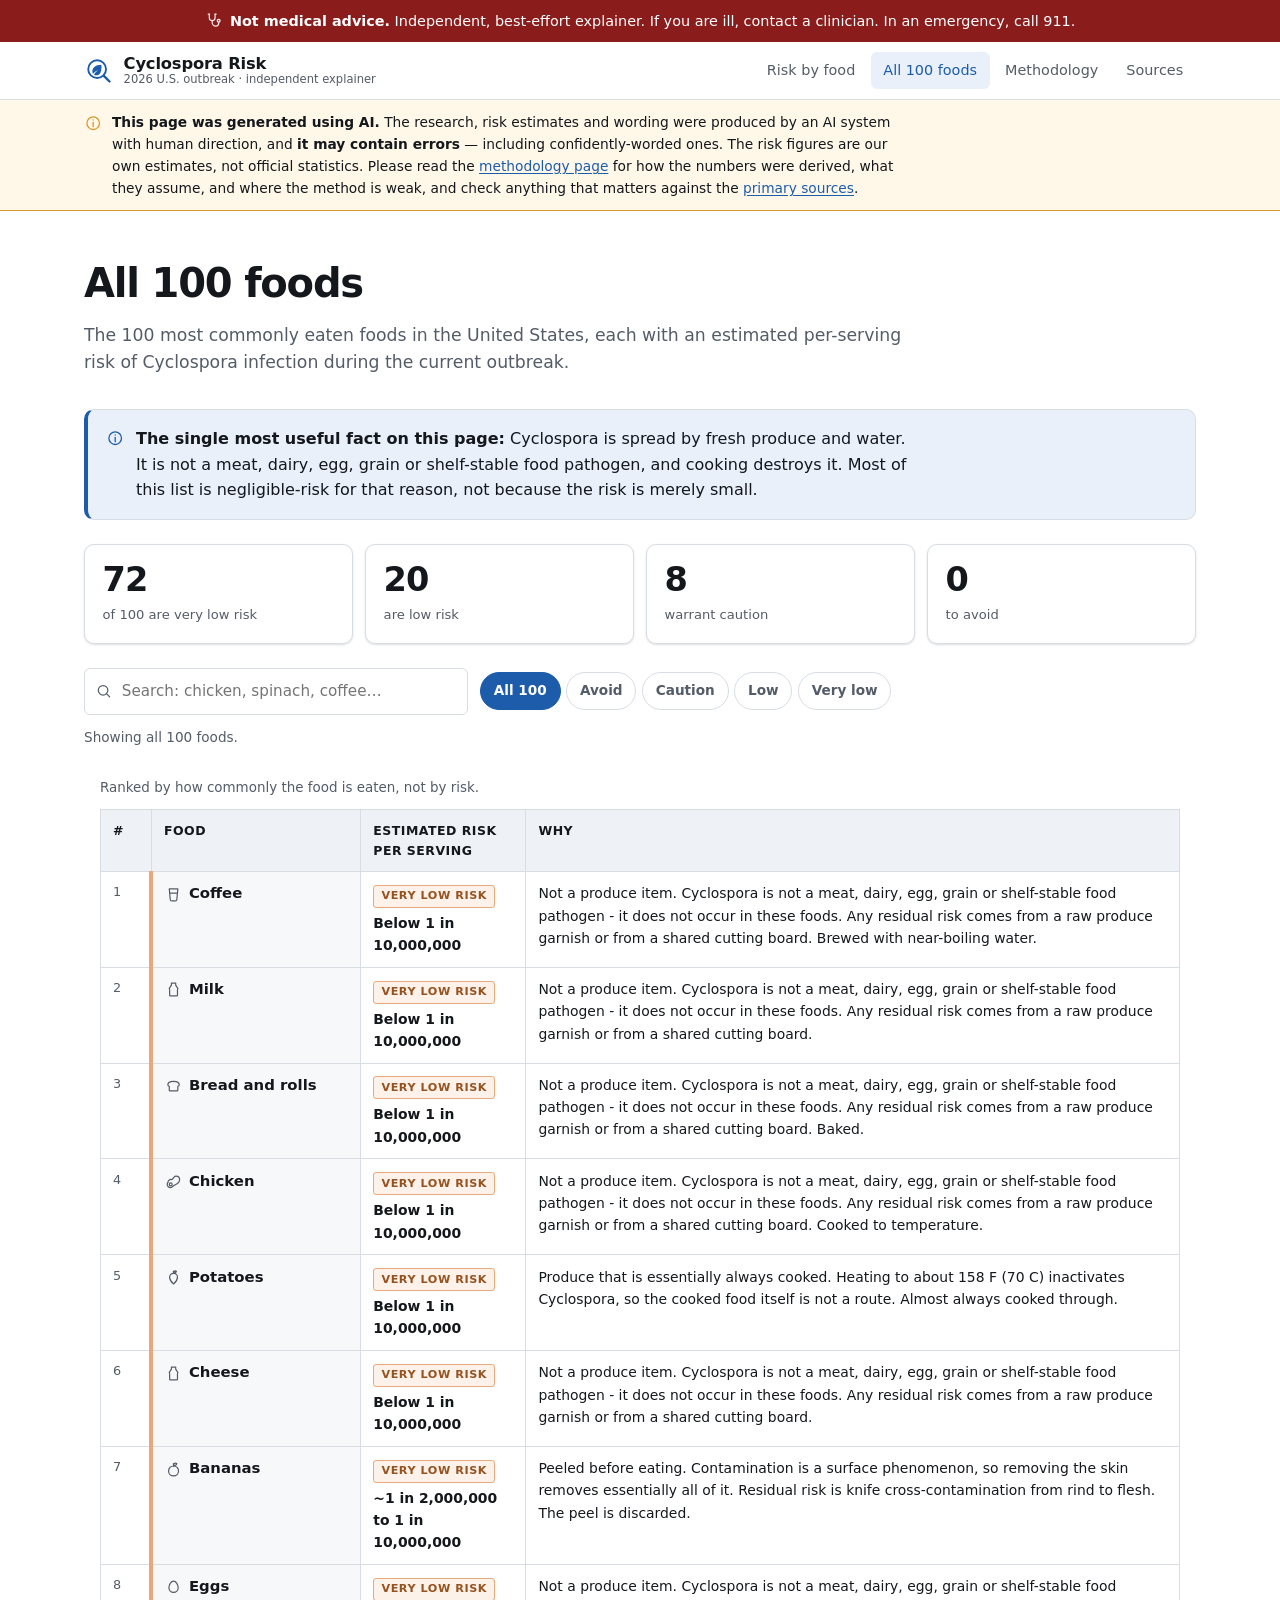
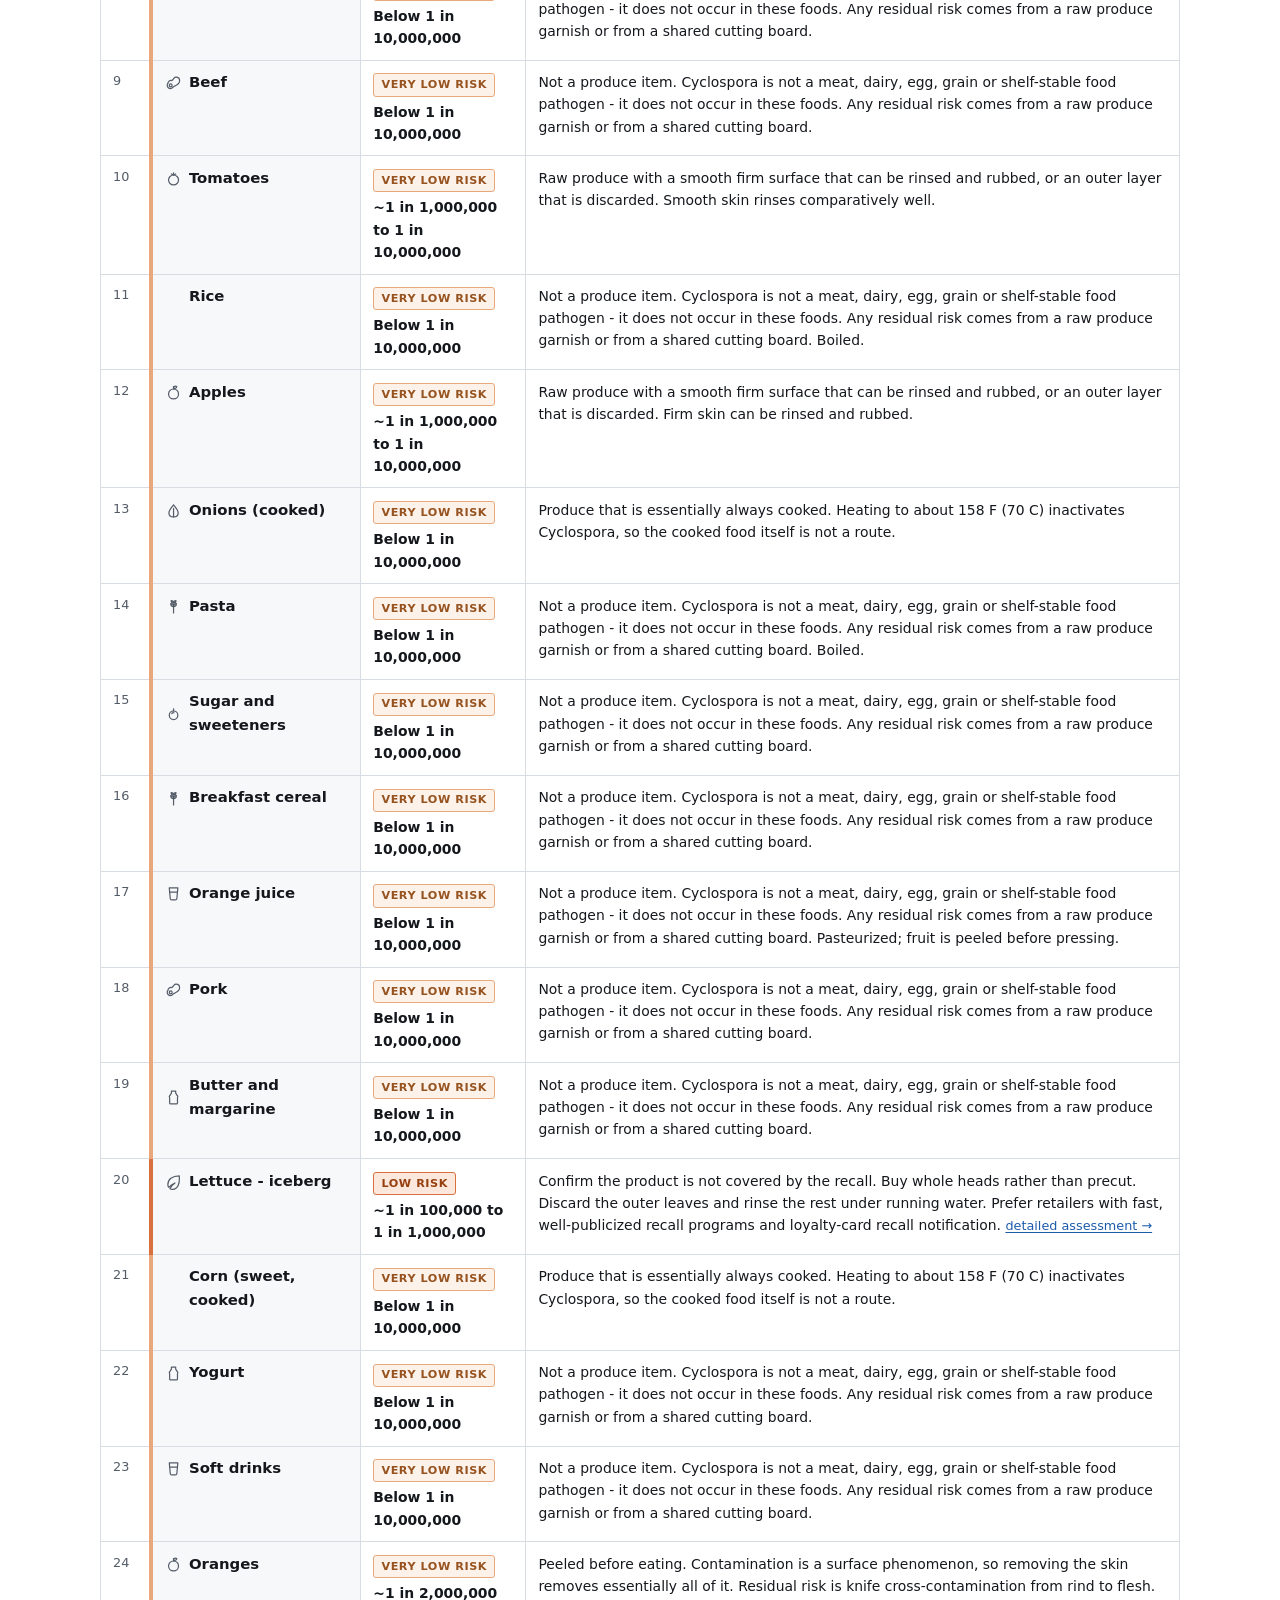
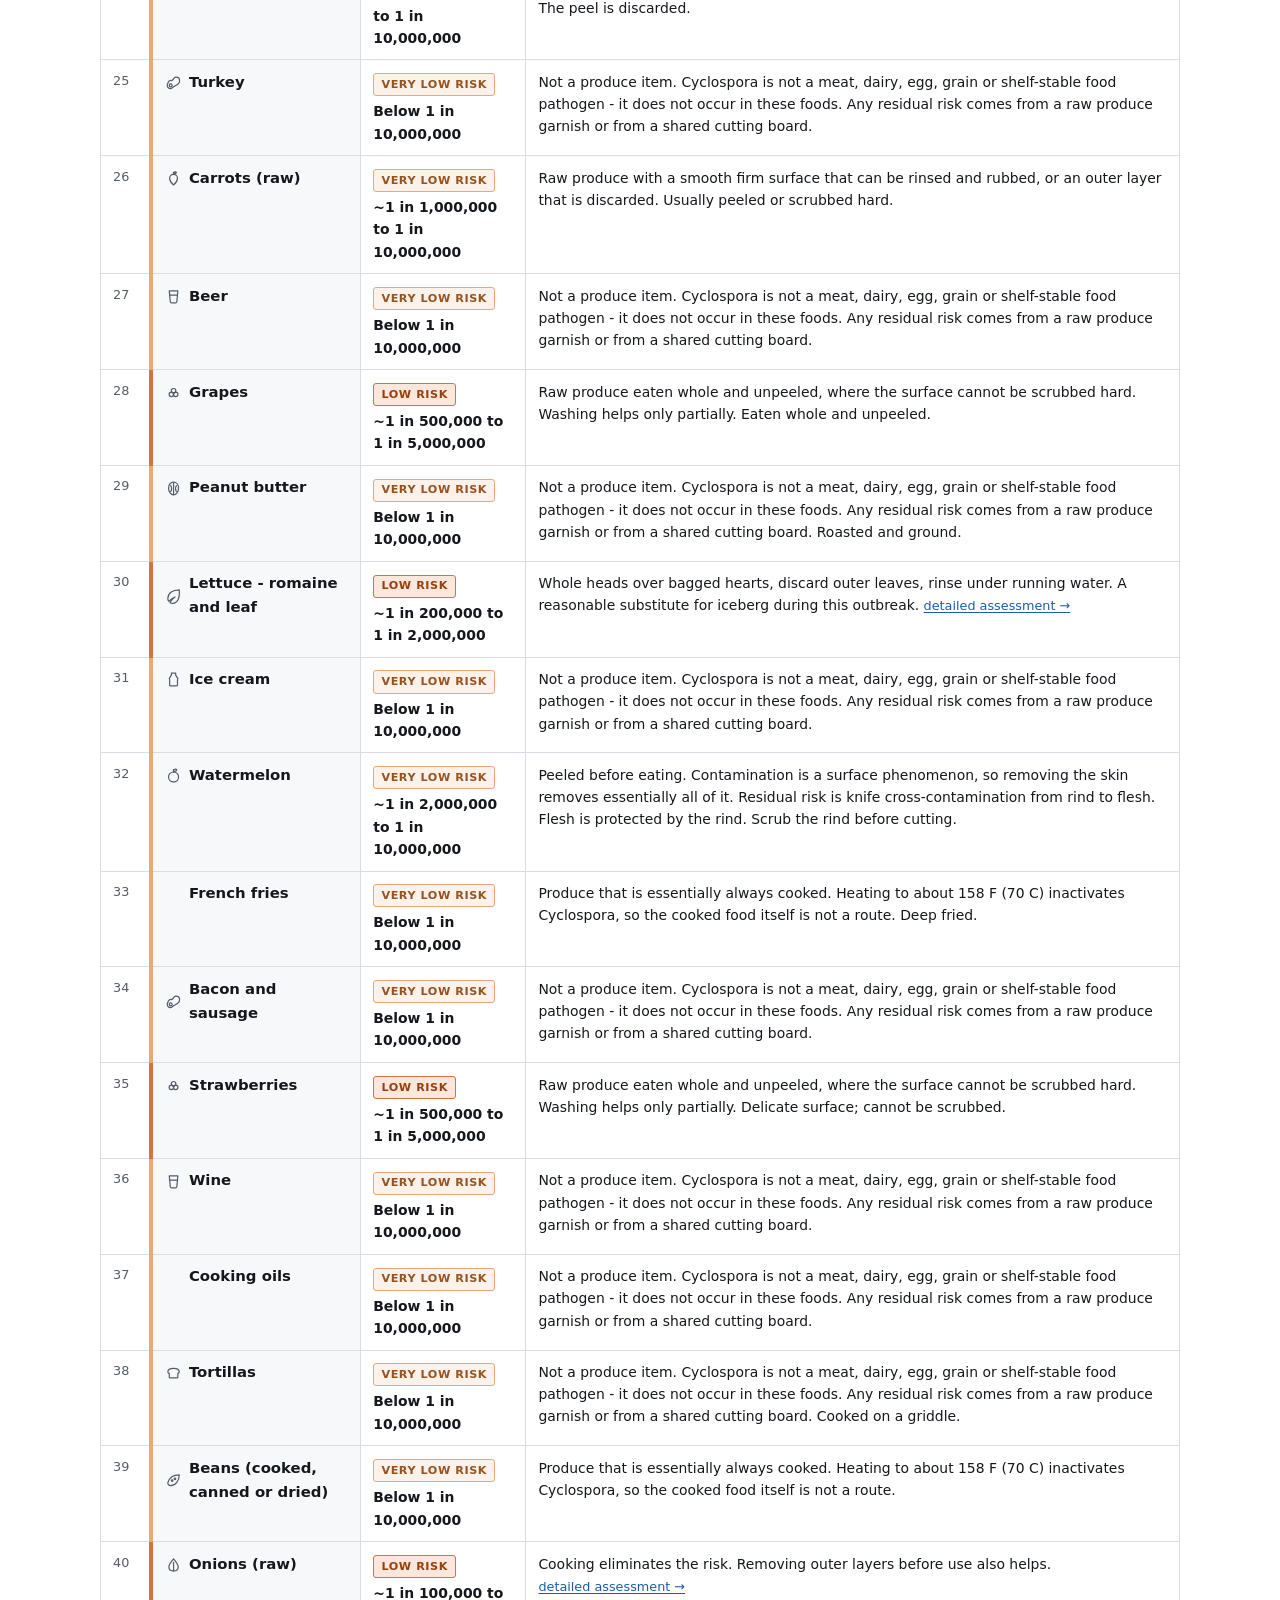
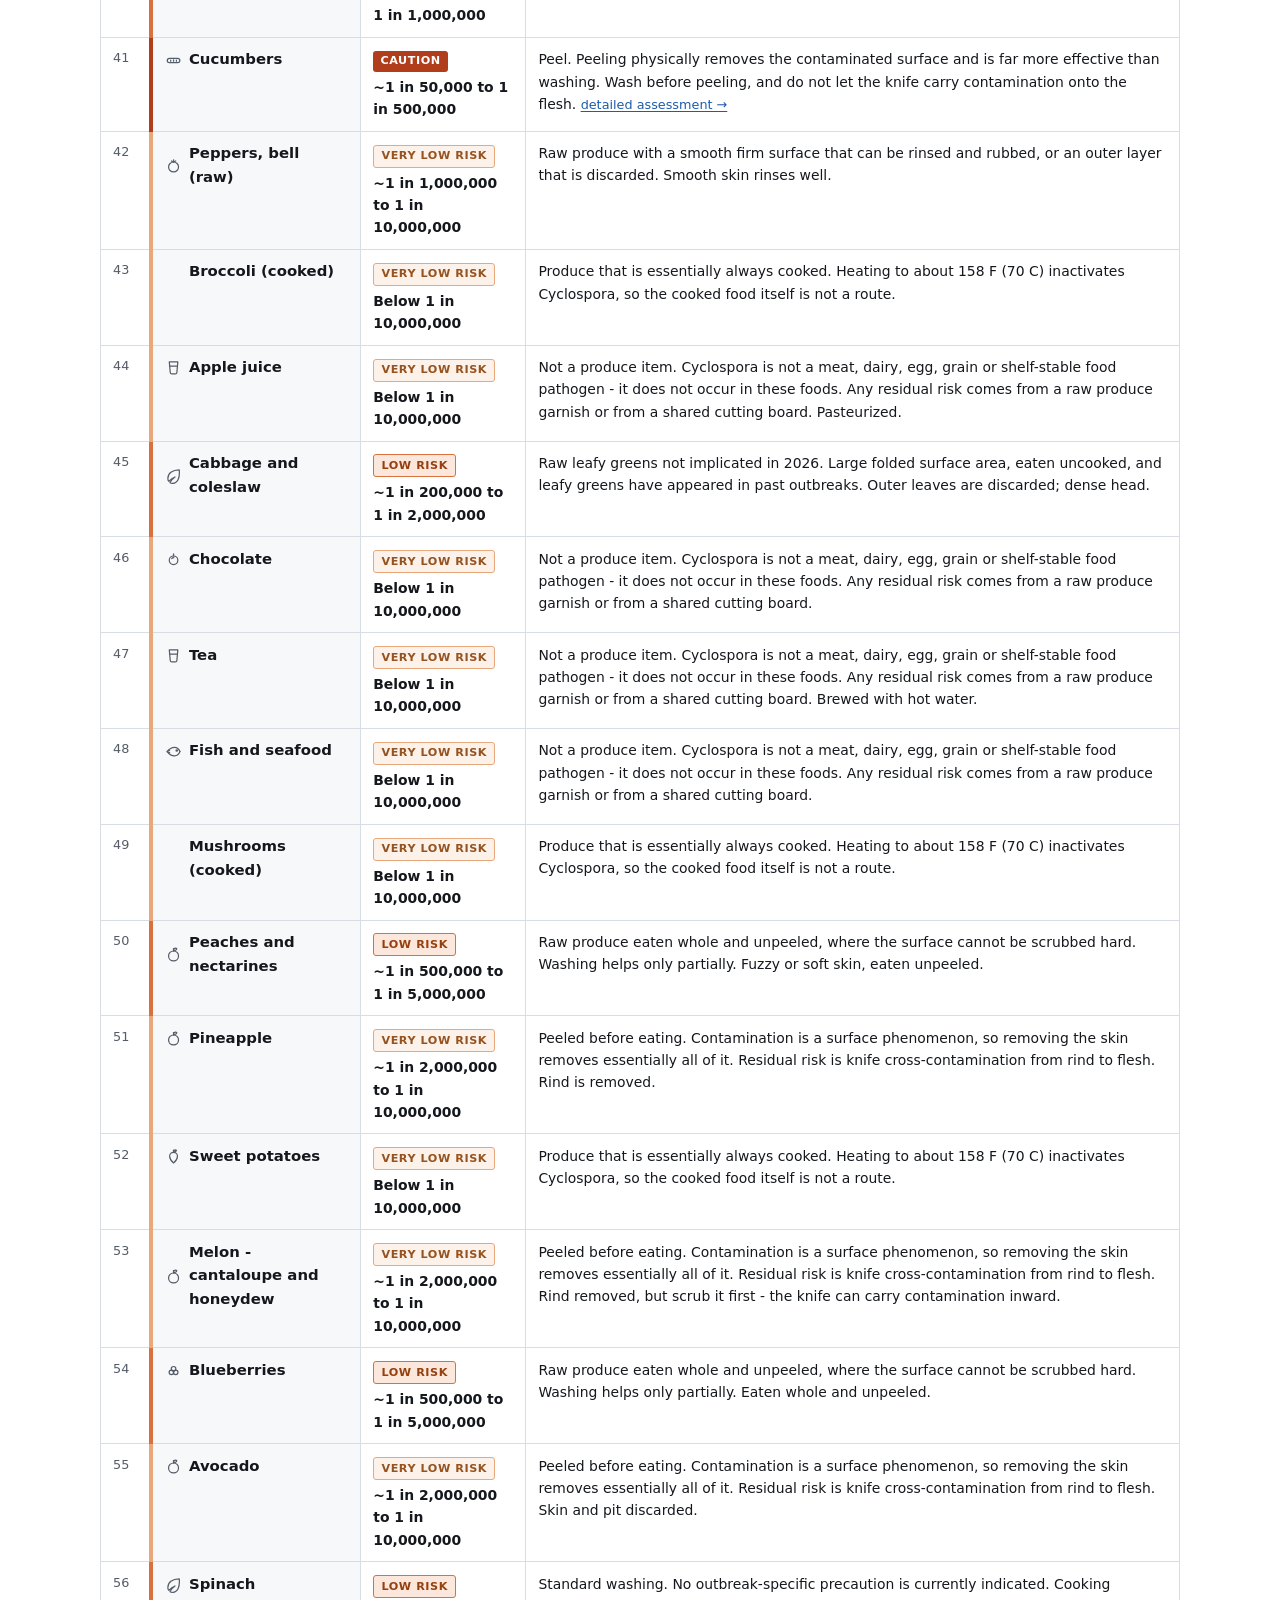
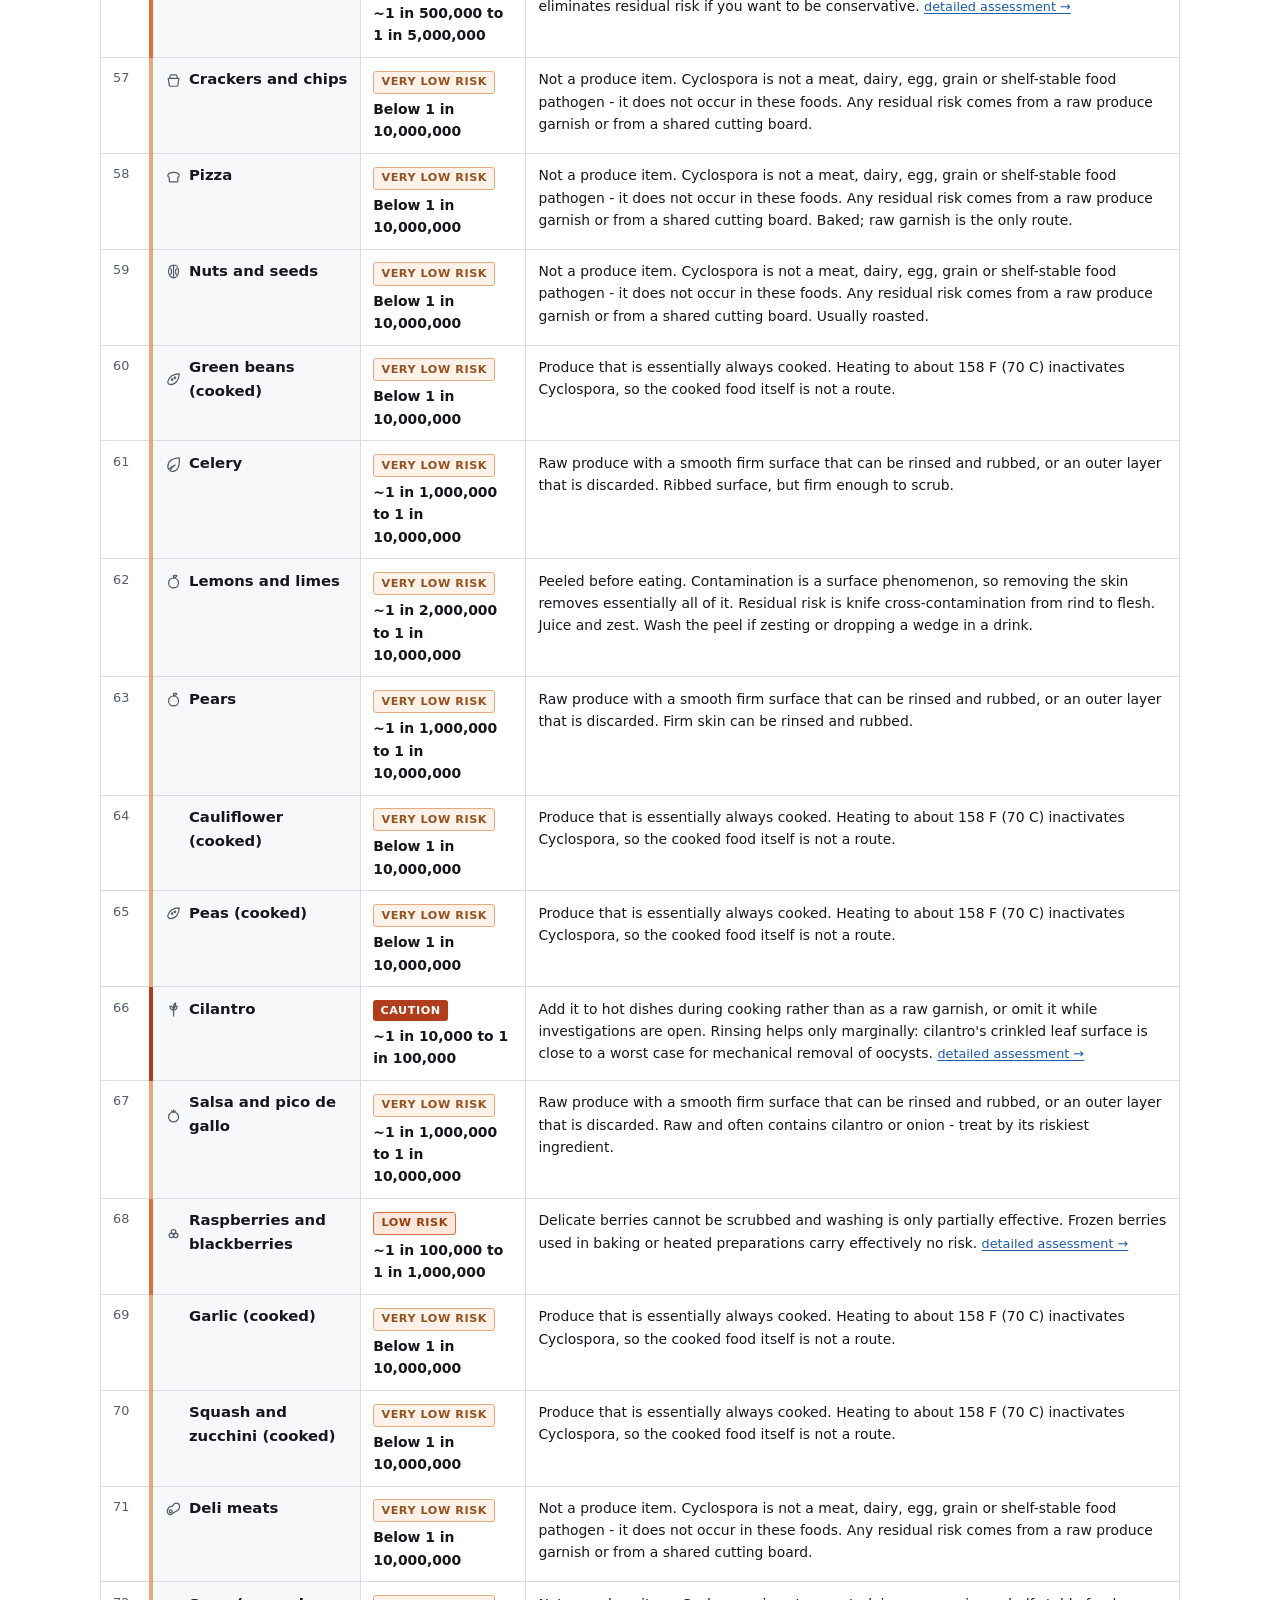
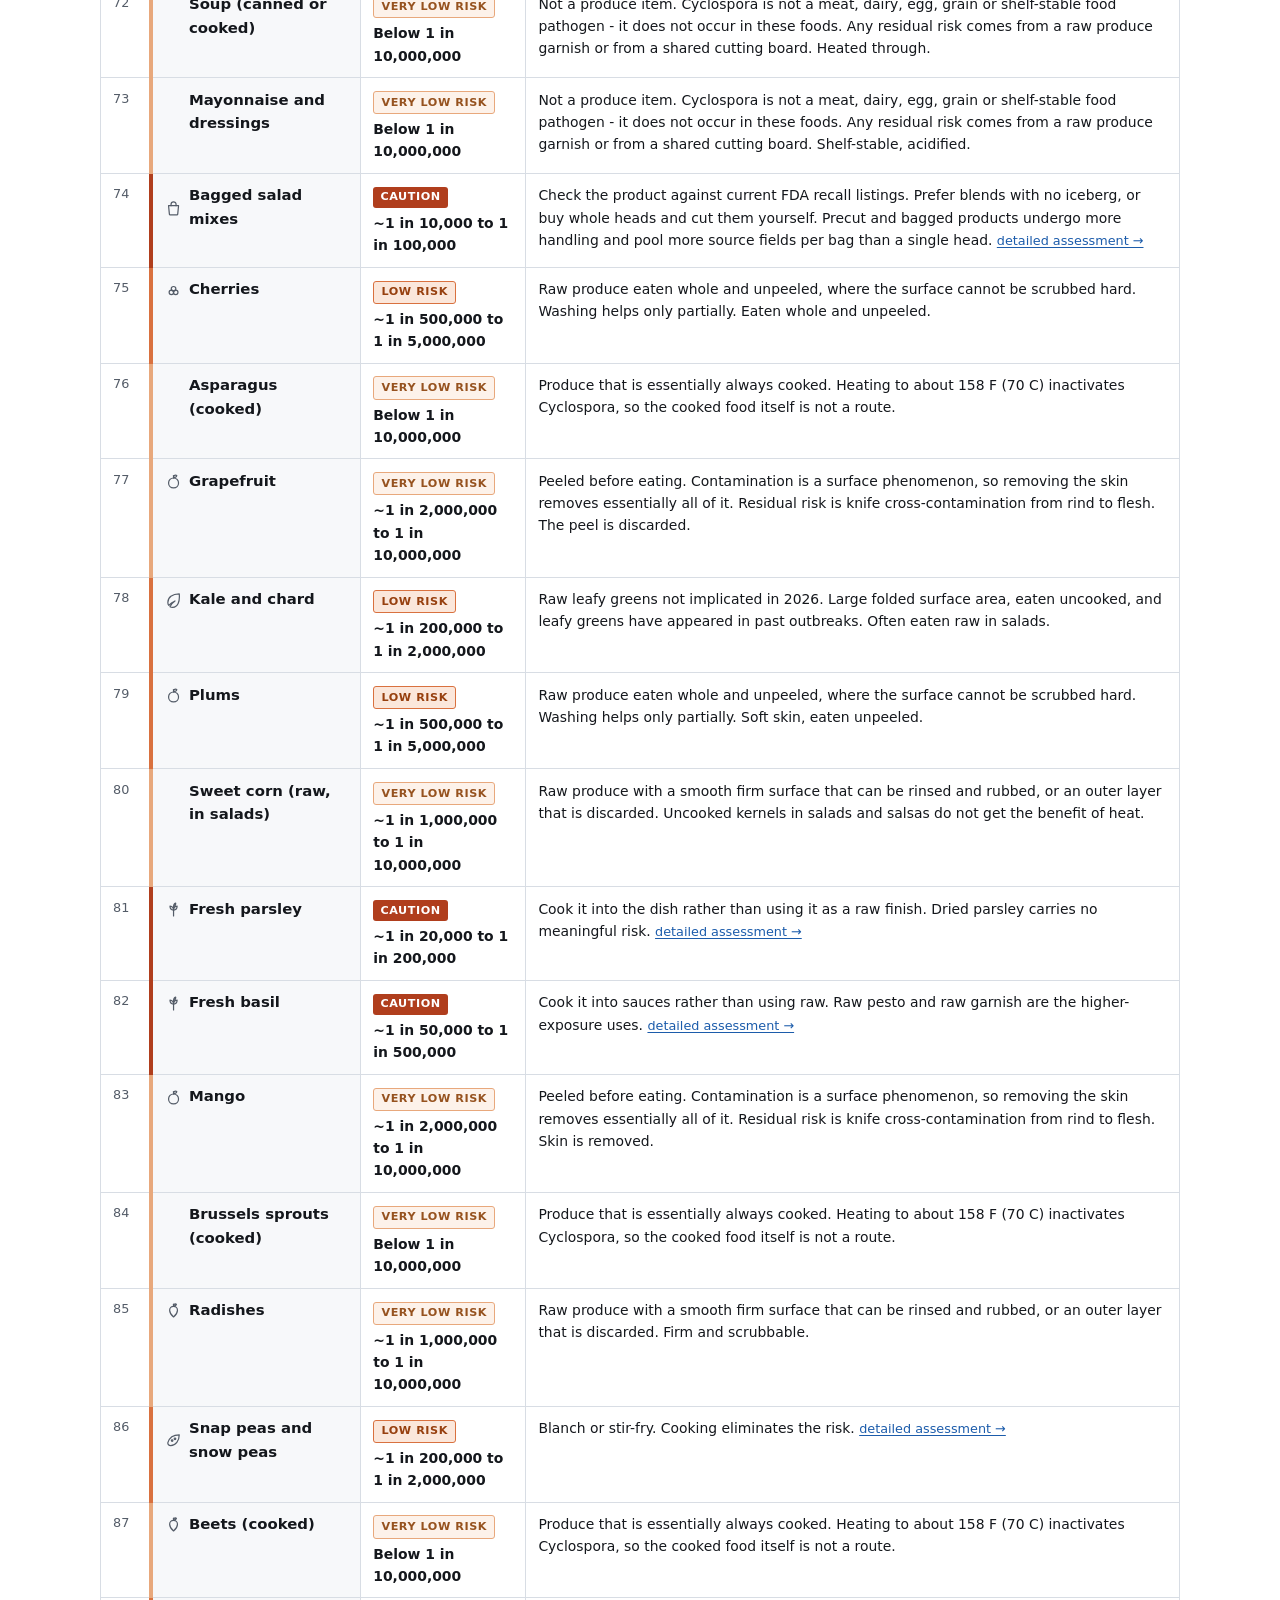
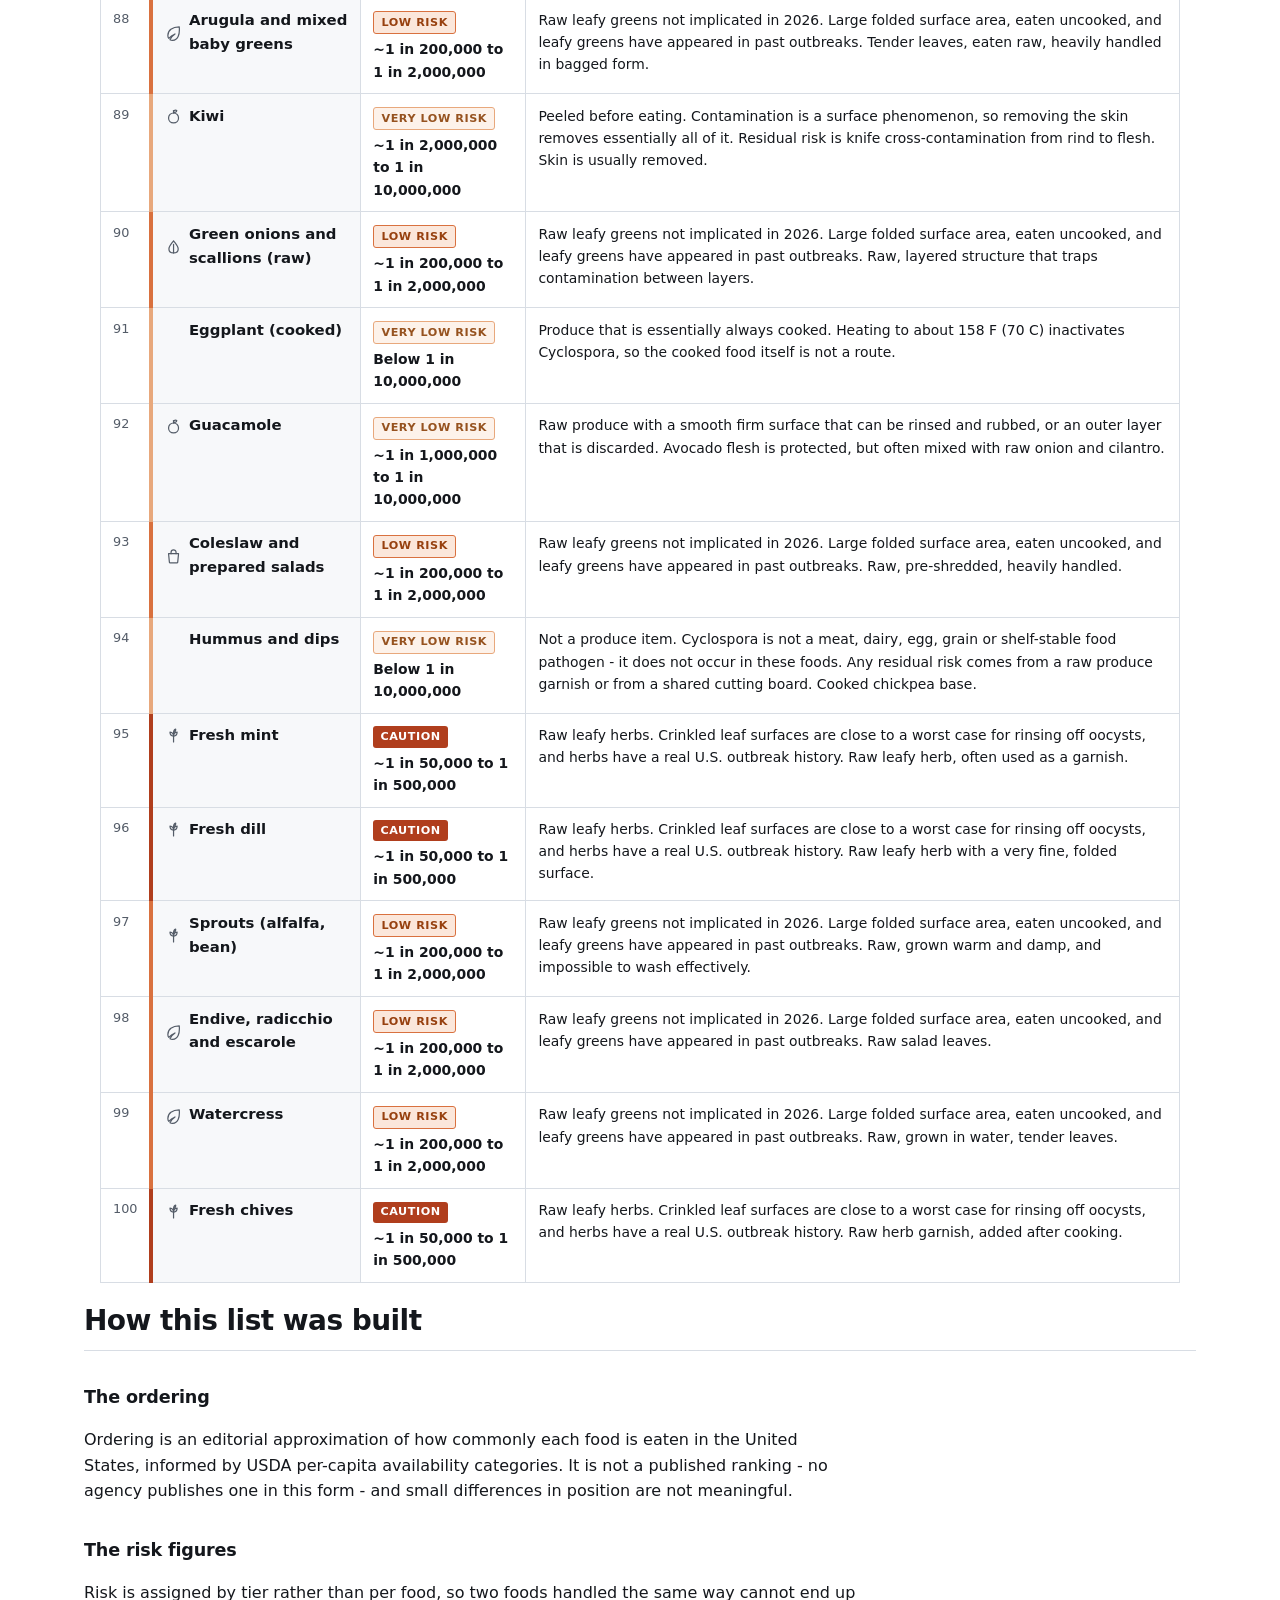
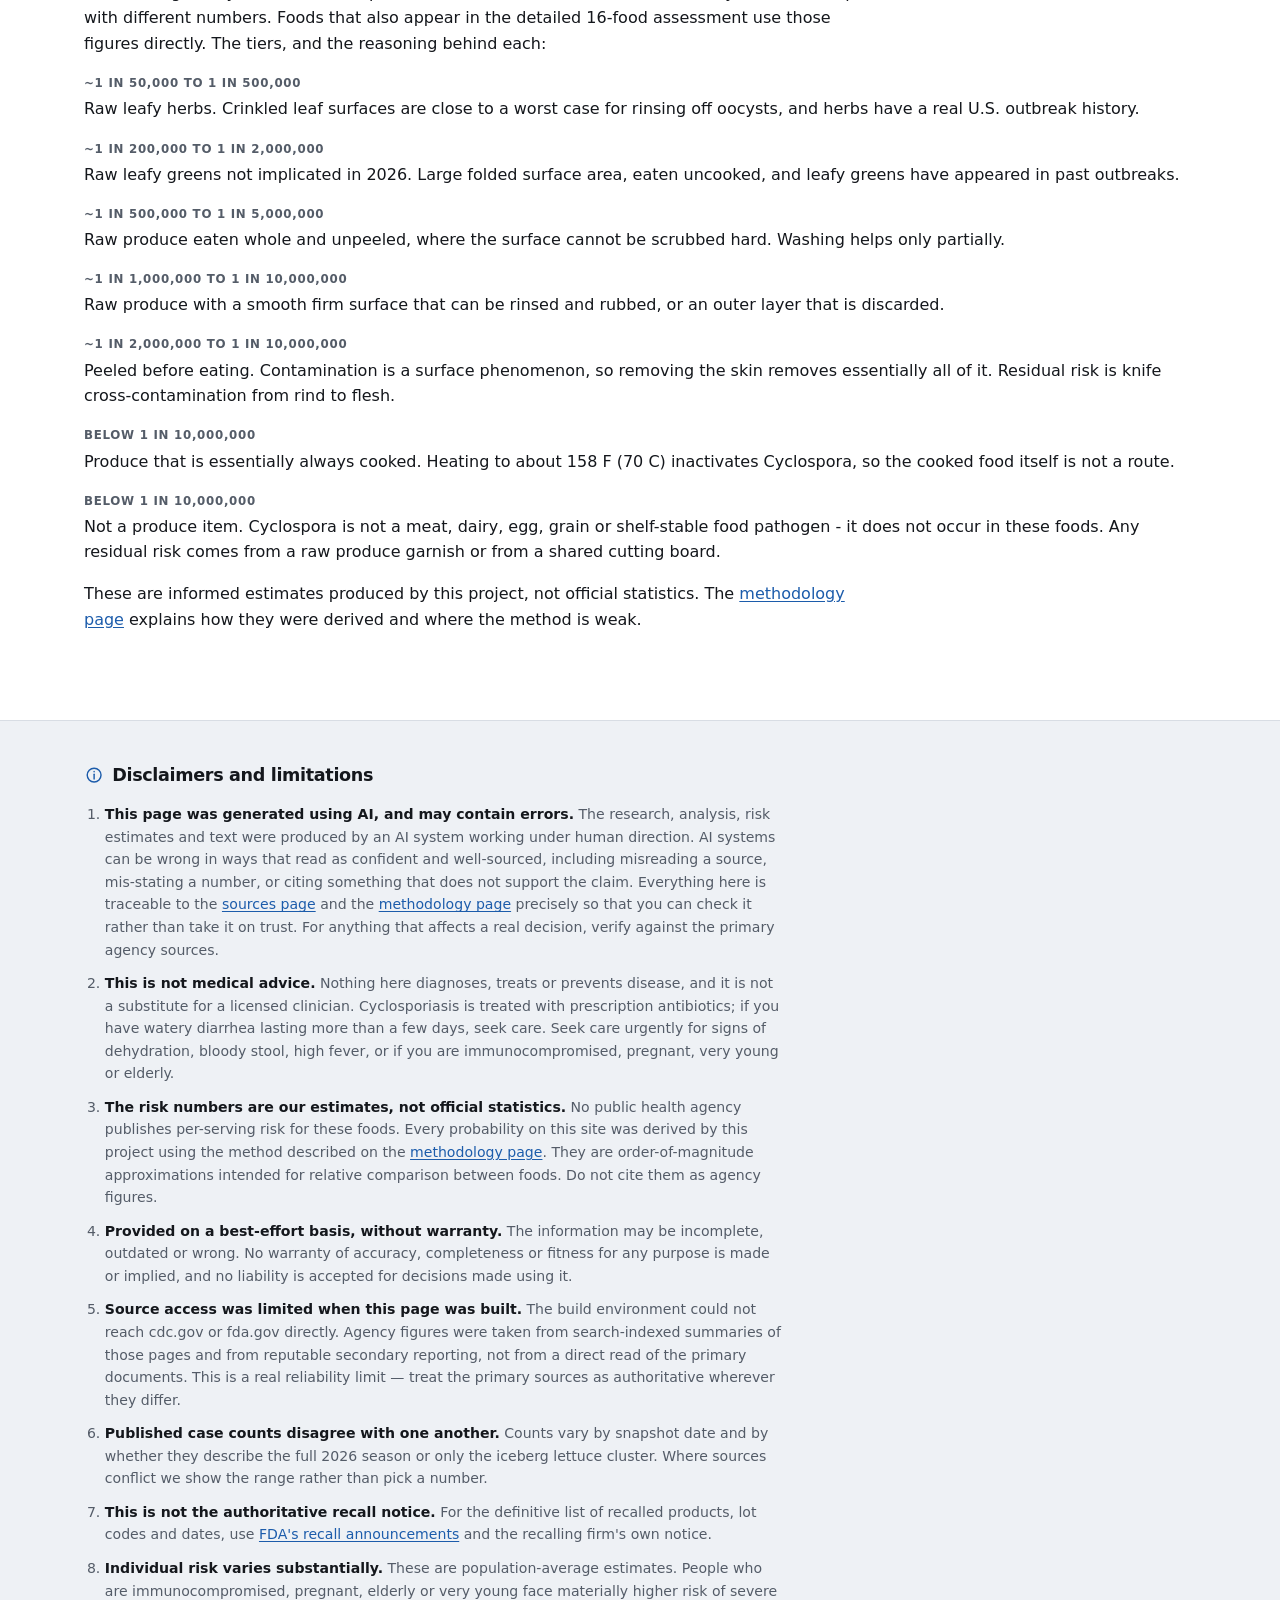
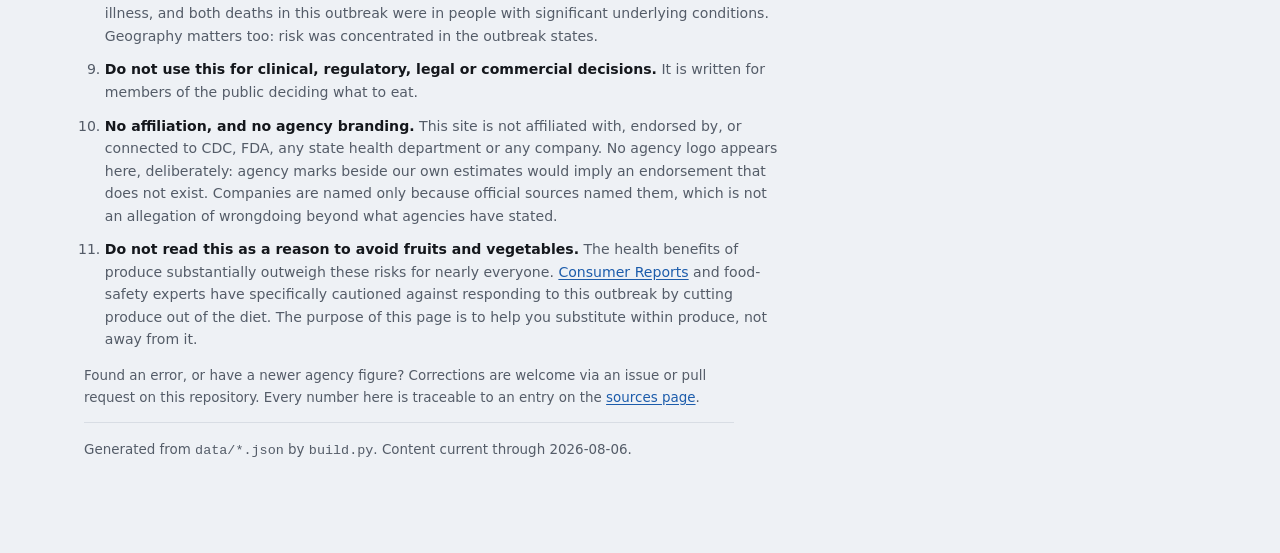
==== site/foods.html @ 23170532 "Add 100-food list, risk comparisons, warning palette and AI disclosure Five changes.  1. Warning-app" ====
<!DOCTYPE html>
<html lang="en">
<head>
<meta charset="utf-8">
<meta name="viewport" content="width=device-width, initial-scale=1">
<title>All 100 foods - U.S. Cyclospora outbreak risk</title>
<meta name="description" content="Estimated Cyclospora risk for the 100 most commonly eaten U.S. foods.">
<meta name="robots" content="index, follow">
<meta name="color-scheme" content="light dark">
<link rel="stylesheet" href="assets/style.css">
<link rel="icon" href="assets/favicon.svg" type="image/svg+xml">
</head>
<body>
<svg class="sprite" aria-hidden="true" focusable="false"><symbol id="i-leaf" viewBox="0 0 24 24" fill="none" stroke="currentColor" stroke-width="1.7" stroke-linecap="round" stroke-linejoin="round"><path d="M20 4C10 4 4 9 4 16c0 2 .6 3.3 1.4 4.2C7 18 10 15.4 14 14c-3 2-5.6 4.6-7 8 1 .6 2.3 1 3.6 1C18 23 21 15 20 4Z"/></symbol><symbol id="i-herb" viewBox="0 0 24 24" fill="none" stroke="currentColor" stroke-width="1.7" stroke-linecap="round" stroke-linejoin="round"><path d="M12 21V9"/><path d="M12 13c0-3-2.2-5.5-5-6 0 3 2 5.6 5 6Z"/><path d="M12 13c0-3 2.2-5.5 5-6 0 3-2 5.6-5 6Z"/><path d="M12 8c0-2.5 1.5-4.5 3-5 0 2.5-1.2 4.4-3 5Z"/></symbol><symbol id="i-bag" viewBox="0 0 24 24" fill="none" stroke="currentColor" stroke-width="1.7" stroke-linecap="round" stroke-linejoin="round"><path d="M5 8h14l-1.2 12.2a1 1 0 0 1-1 .8H7.2a1 1 0 0 1-1-.8Z"/><path d="M8.5 8V6a3.5 3.5 0 0 1 7 0v2"/></symbol><symbol id="i-cucumber" viewBox="0 0 24 24" fill="none" stroke="currentColor" stroke-width="1.7" stroke-linecap="round" stroke-linejoin="round"><rect x="3.2" y="9" width="17.6" height="6" rx="3"/><path d="M8 11.2v1.6M12 11v2M16 11.2v1.6"/></symbol><symbol id="i-onion" viewBox="0 0 24 24" fill="none" stroke="currentColor" stroke-width="1.7" stroke-linecap="round" stroke-linejoin="round"><path d="M12 21c-4 0-6.5-2.4-6.5-5.6C5.5 11.5 9 8 12 4c3 4 6.5 7.5 6.5 11.4C18.5 18.6 16 21 12 21Z"/><path d="M12 21V9"/></symbol><symbol id="i-berry" viewBox="0 0 24 24" fill="none" stroke="currentColor" stroke-width="1.7" stroke-linecap="round" stroke-linejoin="round"><circle cx="9" cy="14.5" r="3.2"/><circle cx="15" cy="14.5" r="3.2"/><circle cx="12" cy="9.5" r="3.2"/></symbol><symbol id="i-pod" viewBox="0 0 24 24" fill="none" stroke="currentColor" stroke-width="1.7" stroke-linecap="round" stroke-linejoin="round"><path d="M4 15c2-7 8-11 16-11 0 8-5 15-12 15-2.6 0-4.4-1.6-4-4Z"/><circle cx="10" cy="12" r="1.1"/><circle cx="14" cy="9.5" r="1.1"/></symbol><symbol id="i-tomato" viewBox="0 0 24 24" fill="none" stroke="currentColor" stroke-width="1.7" stroke-linecap="round" stroke-linejoin="round"><circle cx="12" cy="14" r="7"/><path d="M12 7V4"/><path d="M9 5.5 12 7l3-1.5"/></symbol><symbol id="i-fruit" viewBox="0 0 24 24" fill="none" stroke="currentColor" stroke-width="1.7" stroke-linecap="round" stroke-linejoin="round"><path d="M12 7c-4 0-7 3-7 7s3 7 7 7 7-3 7-7-3-7-7-7Z"/><path d="M12 7V3.5"/><path d="M12 4.5c1.6-1.4 3.4-1.6 4.5-1-.2 1.6-1.6 3-4.5 3"/></symbol><symbol id="i-cooked" viewBox="0 0 24 24" fill="none" stroke="currentColor" stroke-width="1.7" stroke-linecap="round" stroke-linejoin="round"><path d="M4 11h16v4a5 5 0 0 1-5 5H9a5 5 0 0 1-5-5Z"/><path d="M20 12.5h1.5a1.5 1.5 0 0 1 0 3H20"/><path d="M9 7.5c0-1 1-1.5 1-2.5M12 7.5c0-1 1-1.5 1-2.5M15 7.5c0-1 1-1.5 1-2.5"/></symbol><symbol id="i-grain" viewBox="0 0 24 24" fill="none" stroke="currentColor" stroke-width="1.7" stroke-linecap="round" stroke-linejoin="round"><path d="M12 21V9"/><path d="M12 12c-2.4 0-4-1.7-4-4 2.4 0 4 1.7 4 4Z"/><path d="M12 12c2.4 0 4-1.7 4-4-2.4 0-4 1.7-4 4Z"/><path d="M12 7c-2 0-3.4-1.4-3.4-3.2C10.6 3.8 12 5.2 12 7Z"/><path d="M12 7c2 0 3.4-1.4 3.4-3.2C13.4 3.8 12 5.2 12 7Z"/></symbol><symbol id="i-bread" viewBox="0 0 24 24" fill="none" stroke="currentColor" stroke-width="1.7" stroke-linecap="round" stroke-linejoin="round"><path d="M4 11c0-3 3.6-5 8-5s8 2 8 5c0 1.5-1.2 2-2 2v5.5a1 1 0 0 1-1 1H7a1 1 0 0 1-1-1V13c-.8 0-2-.5-2-2Z"/></symbol><symbol id="i-dairy" viewBox="0 0 24 24" fill="none" stroke="currentColor" stroke-width="1.7" stroke-linecap="round" stroke-linejoin="round"><path d="M9 3h6v2.8l2.2 3.4A2 2 0 0 1 17.5 12v7.5a1.5 1.5 0 0 1-1.5 1.5H8a1.5 1.5 0 0 1-1.5-1.5V12a2 2 0 0 1 .3-2.8L9 5.8Z"/></symbol><symbol id="i-meat" viewBox="0 0 24 24" fill="none" stroke="currentColor" stroke-width="1.7" stroke-linecap="round" stroke-linejoin="round"><path d="M15.5 4.5c3 0 5 2.2 5 5 0 3.4-2.8 5.4-5.4 6.6-2.2 1-3 1.4-4.2 2.8A4 4 0 0 1 4.2 13a4 4 0 0 1 5.4-3.7c1.4-1.2 1.8-2 2.8-3.2 1-1.1 2-1.6 3.1-1.6Z"/><circle cx="8" cy="16" r="2"/></symbol><symbol id="i-fish" viewBox="0 0 24 24" fill="none" stroke="currentColor" stroke-width="1.7" stroke-linecap="round" stroke-linejoin="round"><path d="M3 12c3-4 7-6 10.5-6 3.5 0 6 2.2 7.5 6-1.5 3.8-4 6-7.5 6C9.5 18 6 16 3 12Z"/><path d="m21 12 .0 0"/><circle cx="16.5" cy="10.5" r="1"/><path d="M3 12c1.5-1 2.5-1.4 3.5-1.5M3 12c1.5 1 2.5 1.4 3.5 1.5"/></symbol><symbol id="i-egg" viewBox="0 0 24 24" fill="none" stroke="currentColor" stroke-width="1.7" stroke-linecap="round" stroke-linejoin="round"><path d="M12 3c3.6 0 6.5 5 6.5 9.2A6.5 6.5 0 0 1 5.5 12.2C5.5 8 8.4 3 12 3Z"/></symbol><symbol id="i-drink" viewBox="0 0 24 24" fill="none" stroke="currentColor" stroke-width="1.7" stroke-linecap="round" stroke-linejoin="round"><path d="M6 4h12l-1.4 15.2a2 2 0 0 1-2 1.8H9.4a2 2 0 0 1-2-1.8Z"/><path d="M6.7 10h10.6"/></symbol><symbol id="i-nut" viewBox="0 0 24 24" fill="none" stroke="currentColor" stroke-width="1.7" stroke-linecap="round" stroke-linejoin="round"><path d="M12 3c4 0 7 3.6 7 8.4S15.6 21 12 21s-7-4.4-7-9.6S8 3 12 3Z"/><path d="M12 3.5v17M8 8c1.6 1.4 1.6 6.6 0 8M16 8c-1.6 1.4-1.6 6.6 0 8"/></symbol><symbol id="i-sweet" viewBox="0 0 24 24" fill="none" stroke="currentColor" stroke-width="1.7" stroke-linecap="round" stroke-linejoin="round"><circle cx="12" cy="13" r="6"/><path d="M12 7V4"/><path d="M9.5 10.5c.8-.8 2-1.2 3-1"/></symbol><symbol id="i-snack" viewBox="0 0 24 24" fill="none" stroke="currentColor" stroke-width="1.7" stroke-linecap="round" stroke-linejoin="round"><path d="M4.5 9h15l-1.6 10.2a1 1 0 0 1-1 .8H7.1a1 1 0 0 1-1-.8Z"/><path d="M7 9V6.5A2.5 2.5 0 0 1 9.5 4h5A2.5 2.5 0 0 1 17 6.5V9"/></symbol><symbol id="i-root" viewBox="0 0 24 24" fill="none" stroke="currentColor" stroke-width="1.7" stroke-linecap="round" stroke-linejoin="round"><path d="M12 21c-3.5-3-5.5-6-5.5-9.5A5.5 5.5 0 0 1 12 6a5.5 5.5 0 0 1 5.5 5.5C17.5 15 15.5 18 12 21Z"/><path d="M12 6V3"/><path d="M12 4c1.4-1.2 3-1.4 4-.9-.2 1.4-1.4 2.6-4 2.6"/></symbol><symbol id="i-search" viewBox="0 0 24 24" fill="none" stroke="currentColor" stroke-width="1.7" stroke-linecap="round" stroke-linejoin="round"><circle cx="11" cy="11" r="6.5"/><path d="m20 20-4.4-4.4"/></symbol><symbol id="i-flame" viewBox="0 0 24 24" fill="none" stroke="currentColor" stroke-width="1.7" stroke-linecap="round" stroke-linejoin="round"><path d="M12 21c3.9 0 6.5-2.4 6.5-6 0-4.5-4.5-6.5-4-11-3 1.5-5 4.5-5 7.5 0 1-.7 1.5-1.3 1-.7-.6-.9-1.6-.9-2.5-1.3 1.5-2.3 3.4-2.3 5.5 0 3.3 2.6 5.5 7 5.5Z"/></symbol><symbol id="i-peel" viewBox="0 0 24 24" fill="none" stroke="currentColor" stroke-width="1.7" stroke-linecap="round" stroke-linejoin="round"><path d="M5 19c6-1 11-6 12-13"/><path d="M17 6c-6 0-10 4-11 10 4-1 7-3 8-6"/></symbol><symbol id="i-ban" viewBox="0 0 24 24" fill="none" stroke="currentColor" stroke-width="1.7" stroke-linecap="round" stroke-linejoin="round"><circle cx="12" cy="12" r="8.2"/><path d="m6.2 6.2 11.6 11.6"/></symbol><symbol id="i-droplet" viewBox="0 0 24 24" fill="none" stroke="currentColor" stroke-width="1.7" stroke-linecap="round" stroke-linejoin="round"><path d="M12 3.5c3.5 4.2 5.5 7 5.5 9.7A5.5 5.5 0 0 1 6.5 13.2C6.5 10.5 8.5 7.7 12 3.5Z"/></symbol><symbol id="i-alert" viewBox="0 0 24 24" fill="none" stroke="currentColor" stroke-width="1.7" stroke-linecap="round" stroke-linejoin="round"><path d="M12 4.5 21 20H3Z"/><path d="M12 10.5v4"/><path d="M12 17.2v.1"/></symbol><symbol id="i-info" viewBox="0 0 24 24" fill="none" stroke="currentColor" stroke-width="1.7" stroke-linecap="round" stroke-linejoin="round"><circle cx="12" cy="12" r="8.2"/><path d="M12 11v5.5"/><path d="M12 7.8v.1"/></symbol><symbol id="i-check" viewBox="0 0 24 24" fill="none" stroke="currentColor" stroke-width="1.7" stroke-linecap="round" stroke-linejoin="round"><path d="m5 12.5 4.6 4.5L19 7.5"/></symbol><symbol id="i-cross" viewBox="0 0 24 24" fill="none" stroke="currentColor" stroke-width="1.7" stroke-linecap="round" stroke-linejoin="round"><path d="M6 6l12 12M18 6 6 18"/></symbol><symbol id="i-stethoscope" viewBox="0 0 24 24" fill="none" stroke="currentColor" stroke-width="1.7" stroke-linecap="round" stroke-linejoin="round"><path d="M6 3v5a4 4 0 0 0 8 0V3"/><path d="M6 3H4.5M14 3h1.5"/><path d="M10 12v2.5a5 5 0 0 0 5 5 4 4 0 0 0 4-4V14"/><circle cx="19" cy="12.2" r="2"/></symbol></svg>
<a class="skip" href="#main">Skip to content</a>

<div class="alert-bar" role="region" aria-label="Medical disclaimer">
  <svg class="icon alert-icon" aria-hidden="true" focusable="false"><use href="#i-stethoscope"></use></svg>
  <span><strong>Not medical advice.</strong> Independent, best-effort explainer.
  If you are ill, contact a clinician. In an emergency, call 911.</span>
</div>

<header class="site-header">
  <div class="wrap header-inner">
    <a class="brand" href="index.html">
      <svg class="logo-mark" viewBox="0 0 32 32" aria-hidden="true" focusable="false"><circle cx="14" cy="14" r="9.5" fill="none" stroke="currentColor" stroke-width="2"/><path d="m21.2 21.2 6 6" fill="none" stroke="currentColor" stroke-width="2.6" stroke-linecap="round"/><path d="M18.5 9.2c-6 0-9.6 3-9.6 7.2 0 1.2.4 2 .9 2.5 1-1.3 2.8-2.9 5.2-3.7-1.8 1.2-3.4 2.7-4.2 4.8.6.3 1.4.6 2.2.6 4.4 0 6.2-4.8 5.5-11.4Z" fill="currentColor"/></svg>
      <span class="brand-text">
        <span class="brand-name">Cyclospora Risk</span>
        <span class="brand-sub">2026 U.S. outbreak &middot; independent explainer</span>
      </span>
    </a>
    <nav class="site-nav" aria-label="Primary">
        <a href="index.html">Risk by food</a>
        <a href="foods.html" class="active" aria-current="page">All 100 foods</a>
        <a href="methodology.html">Methodology</a>
        <a href="sources.html">Sources</a>
    </nav>
  </div>
</header>

<div class="ai-note" role="note">
  <div class="wrap ai-note-inner">
    <svg class="icon" aria-hidden="true" focusable="false"><use href="#i-info"></use></svg>
    <p><strong>This page was generated using AI.</strong> The research, risk estimates and
       wording were produced by an AI system with human direction, and
       <strong>it may contain errors</strong> &mdash; including confidently-worded ones.
       The risk figures are our own estimates, not official statistics. Please read the
       <a href="methodology.html">methodology page</a> for how the numbers were derived,
       what they assume, and where the method is weak, and check anything that matters
       against the <a href="sources.html">primary sources</a>.</p>
  </div>
</div>

<main id="main">

<div class="wrap page-body">
<h1>All 100 foods</h1>
<p class="page-lede">The 100 most commonly eaten foods in the United States, each with an
   estimated per-serving risk of Cyclospora infection during the current outbreak.</p>

<div class="keypoint">
  <svg class="icon" aria-hidden="true" focusable="false"><use href="#i-info"></use></svg>
  <p><strong>The single most useful fact on this page:</strong> Cyclospora is spread by fresh produce and water. It is not a meat, dairy, egg, grain or shelf-stable food pathogen, and cooking destroys it. Most of this list is negligible-risk for that reason, not because the risk is merely small.</p>
</div>

<div class="stats t100-stats">
  <div class="stat"><span class="stat-num">72</span>
    <span class="stat-label">of 100 are very low risk</span></div>
  <div class="stat"><span class="stat-num">20</span>
    <span class="stat-label">are low risk</span></div>
  <div class="stat"><span class="stat-num">8</span>
    <span class="stat-label">warrant caution</span></div>
  <div class="stat"><span class="stat-num">0</span>
    <span class="stat-label">to avoid</span></div>
</div>

<div class="filters">
  <div class="search-wrap">
    <svg class="icon search-icon" aria-hidden="true" focusable="false"><use href="#i-search"></use></svg>
    <label class="vh" for="t100-search">Search the 100 foods</label>
    <input type="search" id="t100-search" placeholder="Search: chicken, spinach, coffee&hellip;"
           autocomplete="off">
  </div>
  <div class="chips" role="group" aria-label="Filter by risk level">
    <button type="button" class="chip is-on" data-t100="all">All 100</button>
    <button type="button" class="chip" data-t100="high">Avoid</button>
    <button type="button" class="chip" data-t100="moderate">Caution</button>
    <button type="button" class="chip" data-t100="low">Low</button>
    <button type="button" class="chip" data-t100="very-low">Very low</button>
  </div>
</div>
<p class="filter-status" id="t100-status" role="status"></p>

<div class="table-scroll">
<table class="risk-table t100">
  <caption>Ranked by how commonly the food is eaten, not by risk.</caption>
  <thead>
    <tr><th scope="col">#</th><th scope="col">Food</th>
        <th scope="col">Estimated risk per serving</th><th scope="col">Why</th></tr>
  </thead>
  <tbody id="t100-body">
      <tr class="band-very-low" data-name="coffee"
          data-band="very-low">
        <td class="t100-rank">1</td>
        <th scope="row"><span class="food-name"><svg class="icon food-icon" aria-hidden="true" focusable="false"><use href="#i-drink"></use></svg>Coffee</span></th>
        <td data-label="Estimated risk"><span class="band band-very-low">Very low risk</span>
          <span class="risk">Below 1 in 10,000,000</span></td>
        <td data-label="Why">Not a produce item. Cyclospora is not a meat, dairy, egg, grain or shelf-stable food pathogen - it does not occur in these foods. Any residual risk comes from a raw produce garnish or from a shared cutting board. Brewed with near-boiling water.</td>
      </tr>
      <tr class="band-very-low" data-name="milk"
          data-band="very-low">
        <td class="t100-rank">2</td>
        <th scope="row"><span class="food-name"><svg class="icon food-icon" aria-hidden="true" focusable="false"><use href="#i-dairy"></use></svg>Milk</span></th>
        <td data-label="Estimated risk"><span class="band band-very-low">Very low risk</span>
          <span class="risk">Below 1 in 10,000,000</span></td>
        <td data-label="Why">Not a produce item. Cyclospora is not a meat, dairy, egg, grain or shelf-stable food pathogen - it does not occur in these foods. Any residual risk comes from a raw produce garnish or from a shared cutting board.</td>
      </tr>
      <tr class="band-very-low" data-name="bread and rolls"
          data-band="very-low">
        <td class="t100-rank">3</td>
        <th scope="row"><span class="food-name"><svg class="icon food-icon" aria-hidden="true" focusable="false"><use href="#i-bread"></use></svg>Bread and rolls</span></th>
        <td data-label="Estimated risk"><span class="band band-very-low">Very low risk</span>
          <span class="risk">Below 1 in 10,000,000</span></td>
        <td data-label="Why">Not a produce item. Cyclospora is not a meat, dairy, egg, grain or shelf-stable food pathogen - it does not occur in these foods. Any residual risk comes from a raw produce garnish or from a shared cutting board. Baked.</td>
      </tr>
      <tr class="band-very-low" data-name="chicken"
          data-band="very-low">
        <td class="t100-rank">4</td>
        <th scope="row"><span class="food-name"><svg class="icon food-icon" aria-hidden="true" focusable="false"><use href="#i-meat"></use></svg>Chicken</span></th>
        <td data-label="Estimated risk"><span class="band band-very-low">Very low risk</span>
          <span class="risk">Below 1 in 10,000,000</span></td>
        <td data-label="Why">Not a produce item. Cyclospora is not a meat, dairy, egg, grain or shelf-stable food pathogen - it does not occur in these foods. Any residual risk comes from a raw produce garnish or from a shared cutting board. Cooked to temperature.</td>
      </tr>
      <tr class="band-very-low" data-name="potatoes"
          data-band="very-low">
        <td class="t100-rank">5</td>
        <th scope="row"><span class="food-name"><svg class="icon food-icon" aria-hidden="true" focusable="false"><use href="#i-root"></use></svg>Potatoes</span></th>
        <td data-label="Estimated risk"><span class="band band-very-low">Very low risk</span>
          <span class="risk">Below 1 in 10,000,000</span></td>
        <td data-label="Why">Produce that is essentially always cooked. Heating to about 158 F (70 C) inactivates Cyclospora, so the cooked food itself is not a route. Almost always cooked through.</td>
      </tr>
      <tr class="band-very-low" data-name="cheese"
          data-band="very-low">
        <td class="t100-rank">6</td>
        <th scope="row"><span class="food-name"><svg class="icon food-icon" aria-hidden="true" focusable="false"><use href="#i-dairy"></use></svg>Cheese</span></th>
        <td data-label="Estimated risk"><span class="band band-very-low">Very low risk</span>
          <span class="risk">Below 1 in 10,000,000</span></td>
        <td data-label="Why">Not a produce item. Cyclospora is not a meat, dairy, egg, grain or shelf-stable food pathogen - it does not occur in these foods. Any residual risk comes from a raw produce garnish or from a shared cutting board.</td>
      </tr>
      <tr class="band-very-low" data-name="bananas"
          data-band="very-low">
        <td class="t100-rank">7</td>
        <th scope="row"><span class="food-name"><svg class="icon food-icon" aria-hidden="true" focusable="false"><use href="#i-fruit"></use></svg>Bananas</span></th>
        <td data-label="Estimated risk"><span class="band band-very-low">Very low risk</span>
          <span class="risk">~1 in 2,000,000 to 1 in 10,000,000</span></td>
        <td data-label="Why">Peeled before eating. Contamination is a surface phenomenon, so removing the skin removes essentially all of it. Residual risk is knife cross-contamination from rind to flesh. The peel is discarded.</td>
      </tr>
      <tr class="band-very-low" data-name="eggs"
          data-band="very-low">
        <td class="t100-rank">8</td>
        <th scope="row"><span class="food-name"><svg class="icon food-icon" aria-hidden="true" focusable="false"><use href="#i-egg"></use></svg>Eggs</span></th>
        <td data-label="Estimated risk"><span class="band band-very-low">Very low risk</span>
          <span class="risk">Below 1 in 10,000,000</span></td>
        <td data-label="Why">Not a produce item. Cyclospora is not a meat, dairy, egg, grain or shelf-stable food pathogen - it does not occur in these foods. Any residual risk comes from a raw produce garnish or from a shared cutting board.</td>
      </tr>
      <tr class="band-very-low" data-name="beef"
          data-band="very-low">
        <td class="t100-rank">9</td>
        <th scope="row"><span class="food-name"><svg class="icon food-icon" aria-hidden="true" focusable="false"><use href="#i-meat"></use></svg>Beef</span></th>
        <td data-label="Estimated risk"><span class="band band-very-low">Very low risk</span>
          <span class="risk">Below 1 in 10,000,000</span></td>
        <td data-label="Why">Not a produce item. Cyclospora is not a meat, dairy, egg, grain or shelf-stable food pathogen - it does not occur in these foods. Any residual risk comes from a raw produce garnish or from a shared cutting board.</td>
      </tr>
      <tr class="band-very-low" data-name="tomatoes"
          data-band="very-low">
        <td class="t100-rank">10</td>
        <th scope="row"><span class="food-name"><svg class="icon food-icon" aria-hidden="true" focusable="false"><use href="#i-tomato"></use></svg>Tomatoes</span></th>
        <td data-label="Estimated risk"><span class="band band-very-low">Very low risk</span>
          <span class="risk">~1 in 1,000,000 to 1 in 10,000,000</span></td>
        <td data-label="Why">Raw produce with a smooth firm surface that can be rinsed and rubbed, or an outer layer that is discarded. Smooth skin rinses comparatively well.</td>
      </tr>
      <tr class="band-very-low" data-name="rice"
          data-band="very-low">
        <td class="t100-rank">11</td>
        <th scope="row"><span class="food-name"><svg class="icon food-icon" aria-hidden="true" focusable="false"><use href="#i-rice"></use></svg>Rice</span></th>
        <td data-label="Estimated risk"><span class="band band-very-low">Very low risk</span>
          <span class="risk">Below 1 in 10,000,000</span></td>
        <td data-label="Why">Not a produce item. Cyclospora is not a meat, dairy, egg, grain or shelf-stable food pathogen - it does not occur in these foods. Any residual risk comes from a raw produce garnish or from a shared cutting board. Boiled.</td>
      </tr>
      <tr class="band-very-low" data-name="apples"
          data-band="very-low">
        <td class="t100-rank">12</td>
        <th scope="row"><span class="food-name"><svg class="icon food-icon" aria-hidden="true" focusable="false"><use href="#i-fruit"></use></svg>Apples</span></th>
        <td data-label="Estimated risk"><span class="band band-very-low">Very low risk</span>
          <span class="risk">~1 in 1,000,000 to 1 in 10,000,000</span></td>
        <td data-label="Why">Raw produce with a smooth firm surface that can be rinsed and rubbed, or an outer layer that is discarded. Firm skin can be rinsed and rubbed.</td>
      </tr>
      <tr class="band-very-low" data-name="onions (cooked)"
          data-band="very-low">
        <td class="t100-rank">13</td>
        <th scope="row"><span class="food-name"><svg class="icon food-icon" aria-hidden="true" focusable="false"><use href="#i-onion"></use></svg>Onions (cooked)</span></th>
        <td data-label="Estimated risk"><span class="band band-very-low">Very low risk</span>
          <span class="risk">Below 1 in 10,000,000</span></td>
        <td data-label="Why">Produce that is essentially always cooked. Heating to about 158 F (70 C) inactivates Cyclospora, so the cooked food itself is not a route.</td>
      </tr>
      <tr class="band-very-low" data-name="pasta"
          data-band="very-low">
        <td class="t100-rank">14</td>
        <th scope="row"><span class="food-name"><svg class="icon food-icon" aria-hidden="true" focusable="false"><use href="#i-grain"></use></svg>Pasta</span></th>
        <td data-label="Estimated risk"><span class="band band-very-low">Very low risk</span>
          <span class="risk">Below 1 in 10,000,000</span></td>
        <td data-label="Why">Not a produce item. Cyclospora is not a meat, dairy, egg, grain or shelf-stable food pathogen - it does not occur in these foods. Any residual risk comes from a raw produce garnish or from a shared cutting board. Boiled.</td>
      </tr>
      <tr class="band-very-low" data-name="sugar and sweeteners"
          data-band="very-low">
        <td class="t100-rank">15</td>
        <th scope="row"><span class="food-name"><svg class="icon food-icon" aria-hidden="true" focusable="false"><use href="#i-sweet"></use></svg>Sugar and sweeteners</span></th>
        <td data-label="Estimated risk"><span class="band band-very-low">Very low risk</span>
          <span class="risk">Below 1 in 10,000,000</span></td>
        <td data-label="Why">Not a produce item. Cyclospora is not a meat, dairy, egg, grain or shelf-stable food pathogen - it does not occur in these foods. Any residual risk comes from a raw produce garnish or from a shared cutting board.</td>
      </tr>
      <tr class="band-very-low" data-name="breakfast cereal"
          data-band="very-low">
        <td class="t100-rank">16</td>
        <th scope="row"><span class="food-name"><svg class="icon food-icon" aria-hidden="true" focusable="false"><use href="#i-grain"></use></svg>Breakfast cereal</span></th>
        <td data-label="Estimated risk"><span class="band band-very-low">Very low risk</span>
          <span class="risk">Below 1 in 10,000,000</span></td>
        <td data-label="Why">Not a produce item. Cyclospora is not a meat, dairy, egg, grain or shelf-stable food pathogen - it does not occur in these foods. Any residual risk comes from a raw produce garnish or from a shared cutting board.</td>
      </tr>
      <tr class="band-very-low" data-name="orange juice"
          data-band="very-low">
        <td class="t100-rank">17</td>
        <th scope="row"><span class="food-name"><svg class="icon food-icon" aria-hidden="true" focusable="false"><use href="#i-drink"></use></svg>Orange juice</span></th>
        <td data-label="Estimated risk"><span class="band band-very-low">Very low risk</span>
          <span class="risk">Below 1 in 10,000,000</span></td>
        <td data-label="Why">Not a produce item. Cyclospora is not a meat, dairy, egg, grain or shelf-stable food pathogen - it does not occur in these foods. Any residual risk comes from a raw produce garnish or from a shared cutting board. Pasteurized; fruit is peeled before pressing.</td>
      </tr>
      <tr class="band-very-low" data-name="pork"
          data-band="very-low">
        <td class="t100-rank">18</td>
        <th scope="row"><span class="food-name"><svg class="icon food-icon" aria-hidden="true" focusable="false"><use href="#i-meat"></use></svg>Pork</span></th>
        <td data-label="Estimated risk"><span class="band band-very-low">Very low risk</span>
          <span class="risk">Below 1 in 10,000,000</span></td>
        <td data-label="Why">Not a produce item. Cyclospora is not a meat, dairy, egg, grain or shelf-stable food pathogen - it does not occur in these foods. Any residual risk comes from a raw produce garnish or from a shared cutting board.</td>
      </tr>
      <tr class="band-very-low" data-name="butter and margarine"
          data-band="very-low">
        <td class="t100-rank">19</td>
        <th scope="row"><span class="food-name"><svg class="icon food-icon" aria-hidden="true" focusable="false"><use href="#i-dairy"></use></svg>Butter and margarine</span></th>
        <td data-label="Estimated risk"><span class="band band-very-low">Very low risk</span>
          <span class="risk">Below 1 in 10,000,000</span></td>
        <td data-label="Why">Not a produce item. Cyclospora is not a meat, dairy, egg, grain or shelf-stable food pathogen - it does not occur in these foods. Any residual risk comes from a raw produce garnish or from a shared cutting board.</td>
      </tr>
      <tr class="band-low" data-name="lettuce - iceberg"
          data-band="low">
        <td class="t100-rank">20</td>
        <th scope="row"><span class="food-name"><svg class="icon food-icon" aria-hidden="true" focusable="false"><use href="#i-leaf"></use></svg>Lettuce - iceberg</span></th>
        <td data-label="Estimated risk"><span class="band band-low">Low risk</span>
          <span class="risk">~1 in 100,000 to 1 in 1,000,000</span></td>
        <td data-label="Why">Confirm the product is not covered by the recall. Buy whole heads rather than precut. Discard the outer leaves and rinse the rest under running water. Prefer retailers with fast, well-publicized recall programs and loyalty-card recall notification. <a class="deeplink" href="index.html#check">detailed assessment &rarr;</a></td>
      </tr>
      <tr class="band-very-low" data-name="corn (sweet, cooked)"
          data-band="very-low">
        <td class="t100-rank">21</td>
        <th scope="row"><span class="food-name"><svg class="icon food-icon" aria-hidden="true" focusable="false"><use href="#i-cooked-produce"></use></svg>Corn (sweet, cooked)</span></th>
        <td data-label="Estimated risk"><span class="band band-very-low">Very low risk</span>
          <span class="risk">Below 1 in 10,000,000</span></td>
        <td data-label="Why">Produce that is essentially always cooked. Heating to about 158 F (70 C) inactivates Cyclospora, so the cooked food itself is not a route.</td>
      </tr>
      <tr class="band-very-low" data-name="yogurt"
          data-band="very-low">
        <td class="t100-rank">22</td>
        <th scope="row"><span class="food-name"><svg class="icon food-icon" aria-hidden="true" focusable="false"><use href="#i-dairy"></use></svg>Yogurt</span></th>
        <td data-label="Estimated risk"><span class="band band-very-low">Very low risk</span>
          <span class="risk">Below 1 in 10,000,000</span></td>
        <td data-label="Why">Not a produce item. Cyclospora is not a meat, dairy, egg, grain or shelf-stable food pathogen - it does not occur in these foods. Any residual risk comes from a raw produce garnish or from a shared cutting board.</td>
      </tr>
      <tr class="band-very-low" data-name="soft drinks"
          data-band="very-low">
        <td class="t100-rank">23</td>
        <th scope="row"><span class="food-name"><svg class="icon food-icon" aria-hidden="true" focusable="false"><use href="#i-drink"></use></svg>Soft drinks</span></th>
        <td data-label="Estimated risk"><span class="band band-very-low">Very low risk</span>
          <span class="risk">Below 1 in 10,000,000</span></td>
        <td data-label="Why">Not a produce item. Cyclospora is not a meat, dairy, egg, grain or shelf-stable food pathogen - it does not occur in these foods. Any residual risk comes from a raw produce garnish or from a shared cutting board.</td>
      </tr>
      <tr class="band-very-low" data-name="oranges"
          data-band="very-low">
        <td class="t100-rank">24</td>
        <th scope="row"><span class="food-name"><svg class="icon food-icon" aria-hidden="true" focusable="false"><use href="#i-fruit"></use></svg>Oranges</span></th>
        <td data-label="Estimated risk"><span class="band band-very-low">Very low risk</span>
          <span class="risk">~1 in 2,000,000 to 1 in 10,000,000</span></td>
        <td data-label="Why">Peeled before eating. Contamination is a surface phenomenon, so removing the skin removes essentially all of it. Residual risk is knife cross-contamination from rind to flesh. The peel is discarded.</td>
      </tr>
      <tr class="band-very-low" data-name="turkey"
          data-band="very-low">
        <td class="t100-rank">25</td>
        <th scope="row"><span class="food-name"><svg class="icon food-icon" aria-hidden="true" focusable="false"><use href="#i-meat"></use></svg>Turkey</span></th>
        <td data-label="Estimated risk"><span class="band band-very-low">Very low risk</span>
          <span class="risk">Below 1 in 10,000,000</span></td>
        <td data-label="Why">Not a produce item. Cyclospora is not a meat, dairy, egg, grain or shelf-stable food pathogen - it does not occur in these foods. Any residual risk comes from a raw produce garnish or from a shared cutting board.</td>
      </tr>
      <tr class="band-very-low" data-name="carrots (raw)"
          data-band="very-low">
        <td class="t100-rank">26</td>
        <th scope="row"><span class="food-name"><svg class="icon food-icon" aria-hidden="true" focusable="false"><use href="#i-root"></use></svg>Carrots (raw)</span></th>
        <td data-label="Estimated risk"><span class="band band-very-low">Very low risk</span>
          <span class="risk">~1 in 1,000,000 to 1 in 10,000,000</span></td>
        <td data-label="Why">Raw produce with a smooth firm surface that can be rinsed and rubbed, or an outer layer that is discarded. Usually peeled or scrubbed hard.</td>
      </tr>
      <tr class="band-very-low" data-name="beer"
          data-band="very-low">
        <td class="t100-rank">27</td>
        <th scope="row"><span class="food-name"><svg class="icon food-icon" aria-hidden="true" focusable="false"><use href="#i-drink"></use></svg>Beer</span></th>
        <td data-label="Estimated risk"><span class="band band-very-low">Very low risk</span>
          <span class="risk">Below 1 in 10,000,000</span></td>
        <td data-label="Why">Not a produce item. Cyclospora is not a meat, dairy, egg, grain or shelf-stable food pathogen - it does not occur in these foods. Any residual risk comes from a raw produce garnish or from a shared cutting board.</td>
      </tr>
      <tr class="band-low" data-name="grapes"
          data-band="low">
        <td class="t100-rank">28</td>
        <th scope="row"><span class="food-name"><svg class="icon food-icon" aria-hidden="true" focusable="false"><use href="#i-berry"></use></svg>Grapes</span></th>
        <td data-label="Estimated risk"><span class="band band-low">Low risk</span>
          <span class="risk">~1 in 500,000 to 1 in 5,000,000</span></td>
        <td data-label="Why">Raw produce eaten whole and unpeeled, where the surface cannot be scrubbed hard. Washing helps only partially. Eaten whole and unpeeled.</td>
      </tr>
      <tr class="band-very-low" data-name="peanut butter"
          data-band="very-low">
        <td class="t100-rank">29</td>
        <th scope="row"><span class="food-name"><svg class="icon food-icon" aria-hidden="true" focusable="false"><use href="#i-nut"></use></svg>Peanut butter</span></th>
        <td data-label="Estimated risk"><span class="band band-very-low">Very low risk</span>
          <span class="risk">Below 1 in 10,000,000</span></td>
        <td data-label="Why">Not a produce item. Cyclospora is not a meat, dairy, egg, grain or shelf-stable food pathogen - it does not occur in these foods. Any residual risk comes from a raw produce garnish or from a shared cutting board. Roasted and ground.</td>
      </tr>
      <tr class="band-low" data-name="lettuce - romaine and leaf"
          data-band="low">
        <td class="t100-rank">30</td>
        <th scope="row"><span class="food-name"><svg class="icon food-icon" aria-hidden="true" focusable="false"><use href="#i-leaf"></use></svg>Lettuce - romaine and leaf</span></th>
        <td data-label="Estimated risk"><span class="band band-low">Low risk</span>
          <span class="risk">~1 in 200,000 to 1 in 2,000,000</span></td>
        <td data-label="Why">Whole heads over bagged hearts, discard outer leaves, rinse under running water. A reasonable substitute for iceberg during this outbreak. <a class="deeplink" href="index.html#check">detailed assessment &rarr;</a></td>
      </tr>
      <tr class="band-very-low" data-name="ice cream"
          data-band="very-low">
        <td class="t100-rank">31</td>
        <th scope="row"><span class="food-name"><svg class="icon food-icon" aria-hidden="true" focusable="false"><use href="#i-dairy"></use></svg>Ice cream</span></th>
        <td data-label="Estimated risk"><span class="band band-very-low">Very low risk</span>
          <span class="risk">Below 1 in 10,000,000</span></td>
        <td data-label="Why">Not a produce item. Cyclospora is not a meat, dairy, egg, grain or shelf-stable food pathogen - it does not occur in these foods. Any residual risk comes from a raw produce garnish or from a shared cutting board.</td>
      </tr>
      <tr class="band-very-low" data-name="watermelon"
          data-band="very-low">
        <td class="t100-rank">32</td>
        <th scope="row"><span class="food-name"><svg class="icon food-icon" aria-hidden="true" focusable="false"><use href="#i-fruit"></use></svg>Watermelon</span></th>
        <td data-label="Estimated risk"><span class="band band-very-low">Very low risk</span>
          <span class="risk">~1 in 2,000,000 to 1 in 10,000,000</span></td>
        <td data-label="Why">Peeled before eating. Contamination is a surface phenomenon, so removing the skin removes essentially all of it. Residual risk is knife cross-contamination from rind to flesh. Flesh is protected by the rind. Scrub the rind before cutting.</td>
      </tr>
      <tr class="band-very-low" data-name="french fries"
          data-band="very-low">
        <td class="t100-rank">33</td>
        <th scope="row"><span class="food-name"><svg class="icon food-icon" aria-hidden="true" focusable="false"><use href="#i-cooked-produce"></use></svg>French fries</span></th>
        <td data-label="Estimated risk"><span class="band band-very-low">Very low risk</span>
          <span class="risk">Below 1 in 10,000,000</span></td>
        <td data-label="Why">Produce that is essentially always cooked. Heating to about 158 F (70 C) inactivates Cyclospora, so the cooked food itself is not a route. Deep fried.</td>
      </tr>
      <tr class="band-very-low" data-name="bacon and sausage"
          data-band="very-low">
        <td class="t100-rank">34</td>
        <th scope="row"><span class="food-name"><svg class="icon food-icon" aria-hidden="true" focusable="false"><use href="#i-meat"></use></svg>Bacon and sausage</span></th>
        <td data-label="Estimated risk"><span class="band band-very-low">Very low risk</span>
          <span class="risk">Below 1 in 10,000,000</span></td>
        <td data-label="Why">Not a produce item. Cyclospora is not a meat, dairy, egg, grain or shelf-stable food pathogen - it does not occur in these foods. Any residual risk comes from a raw produce garnish or from a shared cutting board.</td>
      </tr>
      <tr class="band-low" data-name="strawberries"
          data-band="low">
        <td class="t100-rank">35</td>
        <th scope="row"><span class="food-name"><svg class="icon food-icon" aria-hidden="true" focusable="false"><use href="#i-berry"></use></svg>Strawberries</span></th>
        <td data-label="Estimated risk"><span class="band band-low">Low risk</span>
          <span class="risk">~1 in 500,000 to 1 in 5,000,000</span></td>
        <td data-label="Why">Raw produce eaten whole and unpeeled, where the surface cannot be scrubbed hard. Washing helps only partially. Delicate surface; cannot be scrubbed.</td>
      </tr>
      <tr class="band-very-low" data-name="wine"
          data-band="very-low">
        <td class="t100-rank">36</td>
        <th scope="row"><span class="food-name"><svg class="icon food-icon" aria-hidden="true" focusable="false"><use href="#i-drink"></use></svg>Wine</span></th>
        <td data-label="Estimated risk"><span class="band band-very-low">Very low risk</span>
          <span class="risk">Below 1 in 10,000,000</span></td>
        <td data-label="Why">Not a produce item. Cyclospora is not a meat, dairy, egg, grain or shelf-stable food pathogen - it does not occur in these foods. Any residual risk comes from a raw produce garnish or from a shared cutting board.</td>
      </tr>
      <tr class="band-very-low" data-name="cooking oils"
          data-band="very-low">
        <td class="t100-rank">37</td>
        <th scope="row"><span class="food-name"><svg class="icon food-icon" aria-hidden="true" focusable="false"><use href="#i-non-produce"></use></svg>Cooking oils</span></th>
        <td data-label="Estimated risk"><span class="band band-very-low">Very low risk</span>
          <span class="risk">Below 1 in 10,000,000</span></td>
        <td data-label="Why">Not a produce item. Cyclospora is not a meat, dairy, egg, grain or shelf-stable food pathogen - it does not occur in these foods. Any residual risk comes from a raw produce garnish or from a shared cutting board.</td>
      </tr>
      <tr class="band-very-low" data-name="tortillas"
          data-band="very-low">
        <td class="t100-rank">38</td>
        <th scope="row"><span class="food-name"><svg class="icon food-icon" aria-hidden="true" focusable="false"><use href="#i-bread"></use></svg>Tortillas</span></th>
        <td data-label="Estimated risk"><span class="band band-very-low">Very low risk</span>
          <span class="risk">Below 1 in 10,000,000</span></td>
        <td data-label="Why">Not a produce item. Cyclospora is not a meat, dairy, egg, grain or shelf-stable food pathogen - it does not occur in these foods. Any residual risk comes from a raw produce garnish or from a shared cutting board. Cooked on a griddle.</td>
      </tr>
      <tr class="band-very-low" data-name="beans (cooked, canned or dried)"
          data-band="very-low">
        <td class="t100-rank">39</td>
        <th scope="row"><span class="food-name"><svg class="icon food-icon" aria-hidden="true" focusable="false"><use href="#i-pod"></use></svg>Beans (cooked, canned or dried)</span></th>
        <td data-label="Estimated risk"><span class="band band-very-low">Very low risk</span>
          <span class="risk">Below 1 in 10,000,000</span></td>
        <td data-label="Why">Produce that is essentially always cooked. Heating to about 158 F (70 C) inactivates Cyclospora, so the cooked food itself is not a route.</td>
      </tr>
      <tr class="band-low" data-name="onions (raw)"
          data-band="low">
        <td class="t100-rank">40</td>
        <th scope="row"><span class="food-name"><svg class="icon food-icon" aria-hidden="true" focusable="false"><use href="#i-onion"></use></svg>Onions (raw)</span></th>
        <td data-label="Estimated risk"><span class="band band-low">Low risk</span>
          <span class="risk">~1 in 100,000 to 1 in 1,000,000</span></td>
        <td data-label="Why">Cooking eliminates the risk. Removing outer layers before use also helps. <a class="deeplink" href="index.html#check">detailed assessment &rarr;</a></td>
      </tr>
      <tr class="band-moderate" data-name="cucumbers"
          data-band="moderate">
        <td class="t100-rank">41</td>
        <th scope="row"><span class="food-name"><svg class="icon food-icon" aria-hidden="true" focusable="false"><use href="#i-cucumber"></use></svg>Cucumbers</span></th>
        <td data-label="Estimated risk"><span class="band band-moderate">Caution</span>
          <span class="risk">~1 in 50,000 to 1 in 500,000</span></td>
        <td data-label="Why">Peel. Peeling physically removes the contaminated surface and is far more effective than washing. Wash before peeling, and do not let the knife carry contamination onto the flesh. <a class="deeplink" href="index.html#check">detailed assessment &rarr;</a></td>
      </tr>
      <tr class="band-very-low" data-name="peppers, bell (raw)"
          data-band="very-low">
        <td class="t100-rank">42</td>
        <th scope="row"><span class="food-name"><svg class="icon food-icon" aria-hidden="true" focusable="false"><use href="#i-tomato"></use></svg>Peppers, bell (raw)</span></th>
        <td data-label="Estimated risk"><span class="band band-very-low">Very low risk</span>
          <span class="risk">~1 in 1,000,000 to 1 in 10,000,000</span></td>
        <td data-label="Why">Raw produce with a smooth firm surface that can be rinsed and rubbed, or an outer layer that is discarded. Smooth skin rinses well.</td>
      </tr>
      <tr class="band-very-low" data-name="broccoli (cooked)"
          data-band="very-low">
        <td class="t100-rank">43</td>
        <th scope="row"><span class="food-name"><svg class="icon food-icon" aria-hidden="true" focusable="false"><use href="#i-cooked-produce"></use></svg>Broccoli (cooked)</span></th>
        <td data-label="Estimated risk"><span class="band band-very-low">Very low risk</span>
          <span class="risk">Below 1 in 10,000,000</span></td>
        <td data-label="Why">Produce that is essentially always cooked. Heating to about 158 F (70 C) inactivates Cyclospora, so the cooked food itself is not a route.</td>
      </tr>
      <tr class="band-very-low" data-name="apple juice"
          data-band="very-low">
        <td class="t100-rank">44</td>
        <th scope="row"><span class="food-name"><svg class="icon food-icon" aria-hidden="true" focusable="false"><use href="#i-drink"></use></svg>Apple juice</span></th>
        <td data-label="Estimated risk"><span class="band band-very-low">Very low risk</span>
          <span class="risk">Below 1 in 10,000,000</span></td>
        <td data-label="Why">Not a produce item. Cyclospora is not a meat, dairy, egg, grain or shelf-stable food pathogen - it does not occur in these foods. Any residual risk comes from a raw produce garnish or from a shared cutting board. Pasteurized.</td>
      </tr>
      <tr class="band-low" data-name="cabbage and coleslaw"
          data-band="low">
        <td class="t100-rank">45</td>
        <th scope="row"><span class="food-name"><svg class="icon food-icon" aria-hidden="true" focusable="false"><use href="#i-leaf"></use></svg>Cabbage and coleslaw</span></th>
        <td data-label="Estimated risk"><span class="band band-low">Low risk</span>
          <span class="risk">~1 in 200,000 to 1 in 2,000,000</span></td>
        <td data-label="Why">Raw leafy greens not implicated in 2026. Large folded surface area, eaten uncooked, and leafy greens have appeared in past outbreaks. Outer leaves are discarded; dense head.</td>
      </tr>
      <tr class="band-very-low" data-name="chocolate"
          data-band="very-low">
        <td class="t100-rank">46</td>
        <th scope="row"><span class="food-name"><svg class="icon food-icon" aria-hidden="true" focusable="false"><use href="#i-sweet"></use></svg>Chocolate</span></th>
        <td data-label="Estimated risk"><span class="band band-very-low">Very low risk</span>
          <span class="risk">Below 1 in 10,000,000</span></td>
        <td data-label="Why">Not a produce item. Cyclospora is not a meat, dairy, egg, grain or shelf-stable food pathogen - it does not occur in these foods. Any residual risk comes from a raw produce garnish or from a shared cutting board.</td>
      </tr>
      <tr class="band-very-low" data-name="tea"
          data-band="very-low">
        <td class="t100-rank">47</td>
        <th scope="row"><span class="food-name"><svg class="icon food-icon" aria-hidden="true" focusable="false"><use href="#i-drink"></use></svg>Tea</span></th>
        <td data-label="Estimated risk"><span class="band band-very-low">Very low risk</span>
          <span class="risk">Below 1 in 10,000,000</span></td>
        <td data-label="Why">Not a produce item. Cyclospora is not a meat, dairy, egg, grain or shelf-stable food pathogen - it does not occur in these foods. Any residual risk comes from a raw produce garnish or from a shared cutting board. Brewed with hot water.</td>
      </tr>
      <tr class="band-very-low" data-name="fish and seafood"
          data-band="very-low">
        <td class="t100-rank">48</td>
        <th scope="row"><span class="food-name"><svg class="icon food-icon" aria-hidden="true" focusable="false"><use href="#i-fish"></use></svg>Fish and seafood</span></th>
        <td data-label="Estimated risk"><span class="band band-very-low">Very low risk</span>
          <span class="risk">Below 1 in 10,000,000</span></td>
        <td data-label="Why">Not a produce item. Cyclospora is not a meat, dairy, egg, grain or shelf-stable food pathogen - it does not occur in these foods. Any residual risk comes from a raw produce garnish or from a shared cutting board.</td>
      </tr>
      <tr class="band-very-low" data-name="mushrooms (cooked)"
          data-band="very-low">
        <td class="t100-rank">49</td>
        <th scope="row"><span class="food-name"><svg class="icon food-icon" aria-hidden="true" focusable="false"><use href="#i-cooked-produce"></use></svg>Mushrooms (cooked)</span></th>
        <td data-label="Estimated risk"><span class="band band-very-low">Very low risk</span>
          <span class="risk">Below 1 in 10,000,000</span></td>
        <td data-label="Why">Produce that is essentially always cooked. Heating to about 158 F (70 C) inactivates Cyclospora, so the cooked food itself is not a route.</td>
      </tr>
      <tr class="band-low" data-name="peaches and nectarines"
          data-band="low">
        <td class="t100-rank">50</td>
        <th scope="row"><span class="food-name"><svg class="icon food-icon" aria-hidden="true" focusable="false"><use href="#i-fruit"></use></svg>Peaches and nectarines</span></th>
        <td data-label="Estimated risk"><span class="band band-low">Low risk</span>
          <span class="risk">~1 in 500,000 to 1 in 5,000,000</span></td>
        <td data-label="Why">Raw produce eaten whole and unpeeled, where the surface cannot be scrubbed hard. Washing helps only partially. Fuzzy or soft skin, eaten unpeeled.</td>
      </tr>
      <tr class="band-very-low" data-name="pineapple"
          data-band="very-low">
        <td class="t100-rank">51</td>
        <th scope="row"><span class="food-name"><svg class="icon food-icon" aria-hidden="true" focusable="false"><use href="#i-fruit"></use></svg>Pineapple</span></th>
        <td data-label="Estimated risk"><span class="band band-very-low">Very low risk</span>
          <span class="risk">~1 in 2,000,000 to 1 in 10,000,000</span></td>
        <td data-label="Why">Peeled before eating. Contamination is a surface phenomenon, so removing the skin removes essentially all of it. Residual risk is knife cross-contamination from rind to flesh. Rind is removed.</td>
      </tr>
      <tr class="band-very-low" data-name="sweet potatoes"
          data-band="very-low">
        <td class="t100-rank">52</td>
        <th scope="row"><span class="food-name"><svg class="icon food-icon" aria-hidden="true" focusable="false"><use href="#i-root"></use></svg>Sweet potatoes</span></th>
        <td data-label="Estimated risk"><span class="band band-very-low">Very low risk</span>
          <span class="risk">Below 1 in 10,000,000</span></td>
        <td data-label="Why">Produce that is essentially always cooked. Heating to about 158 F (70 C) inactivates Cyclospora, so the cooked food itself is not a route.</td>
      </tr>
      <tr class="band-very-low" data-name="melon - cantaloupe and honeydew"
          data-band="very-low">
        <td class="t100-rank">53</td>
        <th scope="row"><span class="food-name"><svg class="icon food-icon" aria-hidden="true" focusable="false"><use href="#i-fruit"></use></svg>Melon - cantaloupe and honeydew</span></th>
        <td data-label="Estimated risk"><span class="band band-very-low">Very low risk</span>
          <span class="risk">~1 in 2,000,000 to 1 in 10,000,000</span></td>
        <td data-label="Why">Peeled before eating. Contamination is a surface phenomenon, so removing the skin removes essentially all of it. Residual risk is knife cross-contamination from rind to flesh. Rind removed, but scrub it first - the knife can carry contamination inward.</td>
      </tr>
      <tr class="band-low" data-name="blueberries"
          data-band="low">
        <td class="t100-rank">54</td>
        <th scope="row"><span class="food-name"><svg class="icon food-icon" aria-hidden="true" focusable="false"><use href="#i-berry"></use></svg>Blueberries</span></th>
        <td data-label="Estimated risk"><span class="band band-low">Low risk</span>
          <span class="risk">~1 in 500,000 to 1 in 5,000,000</span></td>
        <td data-label="Why">Raw produce eaten whole and unpeeled, where the surface cannot be scrubbed hard. Washing helps only partially. Eaten whole and unpeeled.</td>
      </tr>
      <tr class="band-very-low" data-name="avocado"
          data-band="very-low">
        <td class="t100-rank">55</td>
        <th scope="row"><span class="food-name"><svg class="icon food-icon" aria-hidden="true" focusable="false"><use href="#i-fruit"></use></svg>Avocado</span></th>
        <td data-label="Estimated risk"><span class="band band-very-low">Very low risk</span>
          <span class="risk">~1 in 2,000,000 to 1 in 10,000,000</span></td>
        <td data-label="Why">Peeled before eating. Contamination is a surface phenomenon, so removing the skin removes essentially all of it. Residual risk is knife cross-contamination from rind to flesh. Skin and pit discarded.</td>
      </tr>
      <tr class="band-low" data-name="spinach"
          data-band="low">
        <td class="t100-rank">56</td>
        <th scope="row"><span class="food-name"><svg class="icon food-icon" aria-hidden="true" focusable="false"><use href="#i-leaf"></use></svg>Spinach</span></th>
        <td data-label="Estimated risk"><span class="band band-low">Low risk</span>
          <span class="risk">~1 in 500,000 to 1 in 5,000,000</span></td>
        <td data-label="Why">Standard washing. No outbreak-specific precaution is currently indicated. Cooking eliminates residual risk if you want to be conservative. <a class="deeplink" href="index.html#check">detailed assessment &rarr;</a></td>
      </tr>
      <tr class="band-very-low" data-name="crackers and chips"
          data-band="very-low">
        <td class="t100-rank">57</td>
        <th scope="row"><span class="food-name"><svg class="icon food-icon" aria-hidden="true" focusable="false"><use href="#i-snack"></use></svg>Crackers and chips</span></th>
        <td data-label="Estimated risk"><span class="band band-very-low">Very low risk</span>
          <span class="risk">Below 1 in 10,000,000</span></td>
        <td data-label="Why">Not a produce item. Cyclospora is not a meat, dairy, egg, grain or shelf-stable food pathogen - it does not occur in these foods. Any residual risk comes from a raw produce garnish or from a shared cutting board.</td>
      </tr>
      <tr class="band-very-low" data-name="pizza"
          data-band="very-low">
        <td class="t100-rank">58</td>
        <th scope="row"><span class="food-name"><svg class="icon food-icon" aria-hidden="true" focusable="false"><use href="#i-bread"></use></svg>Pizza</span></th>
        <td data-label="Estimated risk"><span class="band band-very-low">Very low risk</span>
          <span class="risk">Below 1 in 10,000,000</span></td>
        <td data-label="Why">Not a produce item. Cyclospora is not a meat, dairy, egg, grain or shelf-stable food pathogen - it does not occur in these foods. Any residual risk comes from a raw produce garnish or from a shared cutting board. Baked; raw garnish is the only route.</td>
      </tr>
      <tr class="band-very-low" data-name="nuts and seeds"
          data-band="very-low">
        <td class="t100-rank">59</td>
        <th scope="row"><span class="food-name"><svg class="icon food-icon" aria-hidden="true" focusable="false"><use href="#i-nut"></use></svg>Nuts and seeds</span></th>
        <td data-label="Estimated risk"><span class="band band-very-low">Very low risk</span>
          <span class="risk">Below 1 in 10,000,000</span></td>
        <td data-label="Why">Not a produce item. Cyclospora is not a meat, dairy, egg, grain or shelf-stable food pathogen - it does not occur in these foods. Any residual risk comes from a raw produce garnish or from a shared cutting board. Usually roasted.</td>
      </tr>
      <tr class="band-very-low" data-name="green beans (cooked)"
          data-band="very-low">
        <td class="t100-rank">60</td>
        <th scope="row"><span class="food-name"><svg class="icon food-icon" aria-hidden="true" focusable="false"><use href="#i-pod"></use></svg>Green beans (cooked)</span></th>
        <td data-label="Estimated risk"><span class="band band-very-low">Very low risk</span>
          <span class="risk">Below 1 in 10,000,000</span></td>
        <td data-label="Why">Produce that is essentially always cooked. Heating to about 158 F (70 C) inactivates Cyclospora, so the cooked food itself is not a route.</td>
      </tr>
      <tr class="band-very-low" data-name="celery"
          data-band="very-low">
        <td class="t100-rank">61</td>
        <th scope="row"><span class="food-name"><svg class="icon food-icon" aria-hidden="true" focusable="false"><use href="#i-leaf"></use></svg>Celery</span></th>
        <td data-label="Estimated risk"><span class="band band-very-low">Very low risk</span>
          <span class="risk">~1 in 1,000,000 to 1 in 10,000,000</span></td>
        <td data-label="Why">Raw produce with a smooth firm surface that can be rinsed and rubbed, or an outer layer that is discarded. Ribbed surface, but firm enough to scrub.</td>
      </tr>
      <tr class="band-very-low" data-name="lemons and limes"
          data-band="very-low">
        <td class="t100-rank">62</td>
        <th scope="row"><span class="food-name"><svg class="icon food-icon" aria-hidden="true" focusable="false"><use href="#i-fruit"></use></svg>Lemons and limes</span></th>
        <td data-label="Estimated risk"><span class="band band-very-low">Very low risk</span>
          <span class="risk">~1 in 2,000,000 to 1 in 10,000,000</span></td>
        <td data-label="Why">Peeled before eating. Contamination is a surface phenomenon, so removing the skin removes essentially all of it. Residual risk is knife cross-contamination from rind to flesh. Juice and zest. Wash the peel if zesting or dropping a wedge in a drink.</td>
      </tr>
      <tr class="band-very-low" data-name="pears"
          data-band="very-low">
        <td class="t100-rank">63</td>
        <th scope="row"><span class="food-name"><svg class="icon food-icon" aria-hidden="true" focusable="false"><use href="#i-fruit"></use></svg>Pears</span></th>
        <td data-label="Estimated risk"><span class="band band-very-low">Very low risk</span>
          <span class="risk">~1 in 1,000,000 to 1 in 10,000,000</span></td>
        <td data-label="Why">Raw produce with a smooth firm surface that can be rinsed and rubbed, or an outer layer that is discarded. Firm skin can be rinsed and rubbed.</td>
      </tr>
      <tr class="band-very-low" data-name="cauliflower (cooked)"
          data-band="very-low">
        <td class="t100-rank">64</td>
        <th scope="row"><span class="food-name"><svg class="icon food-icon" aria-hidden="true" focusable="false"><use href="#i-cooked-produce"></use></svg>Cauliflower (cooked)</span></th>
        <td data-label="Estimated risk"><span class="band band-very-low">Very low risk</span>
          <span class="risk">Below 1 in 10,000,000</span></td>
        <td data-label="Why">Produce that is essentially always cooked. Heating to about 158 F (70 C) inactivates Cyclospora, so the cooked food itself is not a route.</td>
      </tr>
      <tr class="band-very-low" data-name="peas (cooked)"
          data-band="very-low">
        <td class="t100-rank">65</td>
        <th scope="row"><span class="food-name"><svg class="icon food-icon" aria-hidden="true" focusable="false"><use href="#i-pod"></use></svg>Peas (cooked)</span></th>
        <td data-label="Estimated risk"><span class="band band-very-low">Very low risk</span>
          <span class="risk">Below 1 in 10,000,000</span></td>
        <td data-label="Why">Produce that is essentially always cooked. Heating to about 158 F (70 C) inactivates Cyclospora, so the cooked food itself is not a route.</td>
      </tr>
      <tr class="band-moderate" data-name="cilantro"
          data-band="moderate">
        <td class="t100-rank">66</td>
        <th scope="row"><span class="food-name"><svg class="icon food-icon" aria-hidden="true" focusable="false"><use href="#i-herb"></use></svg>Cilantro</span></th>
        <td data-label="Estimated risk"><span class="band band-moderate">Caution</span>
          <span class="risk">~1 in 10,000 to 1 in 100,000</span></td>
        <td data-label="Why">Add it to hot dishes during cooking rather than as a raw garnish, or omit it while investigations are open. Rinsing helps only marginally: cilantro&#x27;s crinkled leaf surface is close to a worst case for mechanical removal of oocysts. <a class="deeplink" href="index.html#check">detailed assessment &rarr;</a></td>
      </tr>
      <tr class="band-very-low" data-name="salsa and pico de gallo"
          data-band="very-low">
        <td class="t100-rank">67</td>
        <th scope="row"><span class="food-name"><svg class="icon food-icon" aria-hidden="true" focusable="false"><use href="#i-tomato"></use></svg>Salsa and pico de gallo</span></th>
        <td data-label="Estimated risk"><span class="band band-very-low">Very low risk</span>
          <span class="risk">~1 in 1,000,000 to 1 in 10,000,000</span></td>
        <td data-label="Why">Raw produce with a smooth firm surface that can be rinsed and rubbed, or an outer layer that is discarded. Raw and often contains cilantro or onion - treat by its riskiest ingredient.</td>
      </tr>
      <tr class="band-low" data-name="raspberries and blackberries"
          data-band="low">
        <td class="t100-rank">68</td>
        <th scope="row"><span class="food-name"><svg class="icon food-icon" aria-hidden="true" focusable="false"><use href="#i-berry"></use></svg>Raspberries and blackberries</span></th>
        <td data-label="Estimated risk"><span class="band band-low">Low risk</span>
          <span class="risk">~1 in 100,000 to 1 in 1,000,000</span></td>
        <td data-label="Why">Delicate berries cannot be scrubbed and washing is only partially effective. Frozen berries used in baking or heated preparations carry effectively no risk. <a class="deeplink" href="index.html#check">detailed assessment &rarr;</a></td>
      </tr>
      <tr class="band-very-low" data-name="garlic (cooked)"
          data-band="very-low">
        <td class="t100-rank">69</td>
        <th scope="row"><span class="food-name"><svg class="icon food-icon" aria-hidden="true" focusable="false"><use href="#i-cooked-produce"></use></svg>Garlic (cooked)</span></th>
        <td data-label="Estimated risk"><span class="band band-very-low">Very low risk</span>
          <span class="risk">Below 1 in 10,000,000</span></td>
        <td data-label="Why">Produce that is essentially always cooked. Heating to about 158 F (70 C) inactivates Cyclospora, so the cooked food itself is not a route.</td>
      </tr>
      <tr class="band-very-low" data-name="squash and zucchini (cooked)"
          data-band="very-low">
        <td class="t100-rank">70</td>
        <th scope="row"><span class="food-name"><svg class="icon food-icon" aria-hidden="true" focusable="false"><use href="#i-cooked-produce"></use></svg>Squash and zucchini (cooked)</span></th>
        <td data-label="Estimated risk"><span class="band band-very-low">Very low risk</span>
          <span class="risk">Below 1 in 10,000,000</span></td>
        <td data-label="Why">Produce that is essentially always cooked. Heating to about 158 F (70 C) inactivates Cyclospora, so the cooked food itself is not a route.</td>
      </tr>
      <tr class="band-very-low" data-name="deli meats"
          data-band="very-low">
        <td class="t100-rank">71</td>
        <th scope="row"><span class="food-name"><svg class="icon food-icon" aria-hidden="true" focusable="false"><use href="#i-meat"></use></svg>Deli meats</span></th>
        <td data-label="Estimated risk"><span class="band band-very-low">Very low risk</span>
          <span class="risk">Below 1 in 10,000,000</span></td>
        <td data-label="Why">Not a produce item. Cyclospora is not a meat, dairy, egg, grain or shelf-stable food pathogen - it does not occur in these foods. Any residual risk comes from a raw produce garnish or from a shared cutting board.</td>
      </tr>
      <tr class="band-very-low" data-name="soup (canned or cooked)"
          data-band="very-low">
        <td class="t100-rank">72</td>
        <th scope="row"><span class="food-name"><svg class="icon food-icon" aria-hidden="true" focusable="false"><use href="#i-cooked-produce"></use></svg>Soup (canned or cooked)</span></th>
        <td data-label="Estimated risk"><span class="band band-very-low">Very low risk</span>
          <span class="risk">Below 1 in 10,000,000</span></td>
        <td data-label="Why">Not a produce item. Cyclospora is not a meat, dairy, egg, grain or shelf-stable food pathogen - it does not occur in these foods. Any residual risk comes from a raw produce garnish or from a shared cutting board. Heated through.</td>
      </tr>
      <tr class="band-very-low" data-name="mayonnaise and dressings"
          data-band="very-low">
        <td class="t100-rank">73</td>
        <th scope="row"><span class="food-name"><svg class="icon food-icon" aria-hidden="true" focusable="false"><use href="#i-non-produce"></use></svg>Mayonnaise and dressings</span></th>
        <td data-label="Estimated risk"><span class="band band-very-low">Very low risk</span>
          <span class="risk">Below 1 in 10,000,000</span></td>
        <td data-label="Why">Not a produce item. Cyclospora is not a meat, dairy, egg, grain or shelf-stable food pathogen - it does not occur in these foods. Any residual risk comes from a raw produce garnish or from a shared cutting board. Shelf-stable, acidified.</td>
      </tr>
      <tr class="band-moderate" data-name="bagged salad mixes"
          data-band="moderate">
        <td class="t100-rank">74</td>
        <th scope="row"><span class="food-name"><svg class="icon food-icon" aria-hidden="true" focusable="false"><use href="#i-bag"></use></svg>Bagged salad mixes</span></th>
        <td data-label="Estimated risk"><span class="band band-moderate">Caution</span>
          <span class="risk">~1 in 10,000 to 1 in 100,000</span></td>
        <td data-label="Why">Check the product against current FDA recall listings. Prefer blends with no iceberg, or buy whole heads and cut them yourself. Precut and bagged products undergo more handling and pool more source fields per bag than a single head. <a class="deeplink" href="index.html#check">detailed assessment &rarr;</a></td>
      </tr>
      <tr class="band-low" data-name="cherries"
          data-band="low">
        <td class="t100-rank">75</td>
        <th scope="row"><span class="food-name"><svg class="icon food-icon" aria-hidden="true" focusable="false"><use href="#i-berry"></use></svg>Cherries</span></th>
        <td data-label="Estimated risk"><span class="band band-low">Low risk</span>
          <span class="risk">~1 in 500,000 to 1 in 5,000,000</span></td>
        <td data-label="Why">Raw produce eaten whole and unpeeled, where the surface cannot be scrubbed hard. Washing helps only partially. Eaten whole and unpeeled.</td>
      </tr>
      <tr class="band-very-low" data-name="asparagus (cooked)"
          data-band="very-low">
        <td class="t100-rank">76</td>
        <th scope="row"><span class="food-name"><svg class="icon food-icon" aria-hidden="true" focusable="false"><use href="#i-cooked-produce"></use></svg>Asparagus (cooked)</span></th>
        <td data-label="Estimated risk"><span class="band band-very-low">Very low risk</span>
          <span class="risk">Below 1 in 10,000,000</span></td>
        <td data-label="Why">Produce that is essentially always cooked. Heating to about 158 F (70 C) inactivates Cyclospora, so the cooked food itself is not a route.</td>
      </tr>
      <tr class="band-very-low" data-name="grapefruit"
          data-band="very-low">
        <td class="t100-rank">77</td>
        <th scope="row"><span class="food-name"><svg class="icon food-icon" aria-hidden="true" focusable="false"><use href="#i-fruit"></use></svg>Grapefruit</span></th>
        <td data-label="Estimated risk"><span class="band band-very-low">Very low risk</span>
          <span class="risk">~1 in 2,000,000 to 1 in 10,000,000</span></td>
        <td data-label="Why">Peeled before eating. Contamination is a surface phenomenon, so removing the skin removes essentially all of it. Residual risk is knife cross-contamination from rind to flesh. The peel is discarded.</td>
      </tr>
      <tr class="band-low" data-name="kale and chard"
          data-band="low">
        <td class="t100-rank">78</td>
        <th scope="row"><span class="food-name"><svg class="icon food-icon" aria-hidden="true" focusable="false"><use href="#i-leaf"></use></svg>Kale and chard</span></th>
        <td data-label="Estimated risk"><span class="band band-low">Low risk</span>
          <span class="risk">~1 in 200,000 to 1 in 2,000,000</span></td>
        <td data-label="Why">Raw leafy greens not implicated in 2026. Large folded surface area, eaten uncooked, and leafy greens have appeared in past outbreaks. Often eaten raw in salads.</td>
      </tr>
      <tr class="band-low" data-name="plums"
          data-band="low">
        <td class="t100-rank">79</td>
        <th scope="row"><span class="food-name"><svg class="icon food-icon" aria-hidden="true" focusable="false"><use href="#i-fruit"></use></svg>Plums</span></th>
        <td data-label="Estimated risk"><span class="band band-low">Low risk</span>
          <span class="risk">~1 in 500,000 to 1 in 5,000,000</span></td>
        <td data-label="Why">Raw produce eaten whole and unpeeled, where the surface cannot be scrubbed hard. Washing helps only partially. Soft skin, eaten unpeeled.</td>
      </tr>
      <tr class="band-very-low" data-name="sweet corn (raw, in salads)"
          data-band="very-low">
        <td class="t100-rank">80</td>
        <th scope="row"><span class="food-name"><svg class="icon food-icon" aria-hidden="true" focusable="false"><use href="#i-cooked-produce"></use></svg>Sweet corn (raw, in salads)</span></th>
        <td data-label="Estimated risk"><span class="band band-very-low">Very low risk</span>
          <span class="risk">~1 in 1,000,000 to 1 in 10,000,000</span></td>
        <td data-label="Why">Raw produce with a smooth firm surface that can be rinsed and rubbed, or an outer layer that is discarded. Uncooked kernels in salads and salsas do not get the benefit of heat.</td>
      </tr>
      <tr class="band-moderate" data-name="fresh parsley"
          data-band="moderate">
        <td class="t100-rank">81</td>
        <th scope="row"><span class="food-name"><svg class="icon food-icon" aria-hidden="true" focusable="false"><use href="#i-herb"></use></svg>Fresh parsley</span></th>
        <td data-label="Estimated risk"><span class="band band-moderate">Caution</span>
          <span class="risk">~1 in 20,000 to 1 in 200,000</span></td>
        <td data-label="Why">Cook it into the dish rather than using it as a raw finish. Dried parsley carries no meaningful risk. <a class="deeplink" href="index.html#check">detailed assessment &rarr;</a></td>
      </tr>
      <tr class="band-moderate" data-name="fresh basil"
          data-band="moderate">
        <td class="t100-rank">82</td>
        <th scope="row"><span class="food-name"><svg class="icon food-icon" aria-hidden="true" focusable="false"><use href="#i-herb"></use></svg>Fresh basil</span></th>
        <td data-label="Estimated risk"><span class="band band-moderate">Caution</span>
          <span class="risk">~1 in 50,000 to 1 in 500,000</span></td>
        <td data-label="Why">Cook it into sauces rather than using raw. Raw pesto and raw garnish are the higher-exposure uses. <a class="deeplink" href="index.html#check">detailed assessment &rarr;</a></td>
      </tr>
      <tr class="band-very-low" data-name="mango"
          data-band="very-low">
        <td class="t100-rank">83</td>
        <th scope="row"><span class="food-name"><svg class="icon food-icon" aria-hidden="true" focusable="false"><use href="#i-fruit"></use></svg>Mango</span></th>
        <td data-label="Estimated risk"><span class="band band-very-low">Very low risk</span>
          <span class="risk">~1 in 2,000,000 to 1 in 10,000,000</span></td>
        <td data-label="Why">Peeled before eating. Contamination is a surface phenomenon, so removing the skin removes essentially all of it. Residual risk is knife cross-contamination from rind to flesh. Skin is removed.</td>
      </tr>
      <tr class="band-very-low" data-name="brussels sprouts (cooked)"
          data-band="very-low">
        <td class="t100-rank">84</td>
        <th scope="row"><span class="food-name"><svg class="icon food-icon" aria-hidden="true" focusable="false"><use href="#i-cooked-produce"></use></svg>Brussels sprouts (cooked)</span></th>
        <td data-label="Estimated risk"><span class="band band-very-low">Very low risk</span>
          <span class="risk">Below 1 in 10,000,000</span></td>
        <td data-label="Why">Produce that is essentially always cooked. Heating to about 158 F (70 C) inactivates Cyclospora, so the cooked food itself is not a route.</td>
      </tr>
      <tr class="band-very-low" data-name="radishes"
          data-band="very-low">
        <td class="t100-rank">85</td>
        <th scope="row"><span class="food-name"><svg class="icon food-icon" aria-hidden="true" focusable="false"><use href="#i-root"></use></svg>Radishes</span></th>
        <td data-label="Estimated risk"><span class="band band-very-low">Very low risk</span>
          <span class="risk">~1 in 1,000,000 to 1 in 10,000,000</span></td>
        <td data-label="Why">Raw produce with a smooth firm surface that can be rinsed and rubbed, or an outer layer that is discarded. Firm and scrubbable.</td>
      </tr>
      <tr class="band-low" data-name="snap peas and snow peas"
          data-band="low">
        <td class="t100-rank">86</td>
        <th scope="row"><span class="food-name"><svg class="icon food-icon" aria-hidden="true" focusable="false"><use href="#i-pod"></use></svg>Snap peas and snow peas</span></th>
        <td data-label="Estimated risk"><span class="band band-low">Low risk</span>
          <span class="risk">~1 in 200,000 to 1 in 2,000,000</span></td>
        <td data-label="Why">Blanch or stir-fry. Cooking eliminates the risk. <a class="deeplink" href="index.html#check">detailed assessment &rarr;</a></td>
      </tr>
      <tr class="band-very-low" data-name="beets (cooked)"
          data-band="very-low">
        <td class="t100-rank">87</td>
        <th scope="row"><span class="food-name"><svg class="icon food-icon" aria-hidden="true" focusable="false"><use href="#i-root"></use></svg>Beets (cooked)</span></th>
        <td data-label="Estimated risk"><span class="band band-very-low">Very low risk</span>
          <span class="risk">Below 1 in 10,000,000</span></td>
        <td data-label="Why">Produce that is essentially always cooked. Heating to about 158 F (70 C) inactivates Cyclospora, so the cooked food itself is not a route.</td>
      </tr>
      <tr class="band-low" data-name="arugula and mixed baby greens"
          data-band="low">
        <td class="t100-rank">88</td>
        <th scope="row"><span class="food-name"><svg class="icon food-icon" aria-hidden="true" focusable="false"><use href="#i-leaf"></use></svg>Arugula and mixed baby greens</span></th>
        <td data-label="Estimated risk"><span class="band band-low">Low risk</span>
          <span class="risk">~1 in 200,000 to 1 in 2,000,000</span></td>
        <td data-label="Why">Raw leafy greens not implicated in 2026. Large folded surface area, eaten uncooked, and leafy greens have appeared in past outbreaks. Tender leaves, eaten raw, heavily handled in bagged form.</td>
      </tr>
      <tr class="band-very-low" data-name="kiwi"
          data-band="very-low">
        <td class="t100-rank">89</td>
        <th scope="row"><span class="food-name"><svg class="icon food-icon" aria-hidden="true" focusable="false"><use href="#i-fruit"></use></svg>Kiwi</span></th>
        <td data-label="Estimated risk"><span class="band band-very-low">Very low risk</span>
          <span class="risk">~1 in 2,000,000 to 1 in 10,000,000</span></td>
        <td data-label="Why">Peeled before eating. Contamination is a surface phenomenon, so removing the skin removes essentially all of it. Residual risk is knife cross-contamination from rind to flesh. Skin is usually removed.</td>
      </tr>
      <tr class="band-low" data-name="green onions and scallions (raw)"
          data-band="low">
        <td class="t100-rank">90</td>
        <th scope="row"><span class="food-name"><svg class="icon food-icon" aria-hidden="true" focusable="false"><use href="#i-onion"></use></svg>Green onions and scallions (raw)</span></th>
        <td data-label="Estimated risk"><span class="band band-low">Low risk</span>
          <span class="risk">~1 in 200,000 to 1 in 2,000,000</span></td>
        <td data-label="Why">Raw leafy greens not implicated in 2026. Large folded surface area, eaten uncooked, and leafy greens have appeared in past outbreaks. Raw, layered structure that traps contamination between layers.</td>
      </tr>
      <tr class="band-very-low" data-name="eggplant (cooked)"
          data-band="very-low">
        <td class="t100-rank">91</td>
        <th scope="row"><span class="food-name"><svg class="icon food-icon" aria-hidden="true" focusable="false"><use href="#i-cooked-produce"></use></svg>Eggplant (cooked)</span></th>
        <td data-label="Estimated risk"><span class="band band-very-low">Very low risk</span>
          <span class="risk">Below 1 in 10,000,000</span></td>
        <td data-label="Why">Produce that is essentially always cooked. Heating to about 158 F (70 C) inactivates Cyclospora, so the cooked food itself is not a route.</td>
      </tr>
      <tr class="band-very-low" data-name="guacamole"
          data-band="very-low">
        <td class="t100-rank">92</td>
        <th scope="row"><span class="food-name"><svg class="icon food-icon" aria-hidden="true" focusable="false"><use href="#i-fruit"></use></svg>Guacamole</span></th>
        <td data-label="Estimated risk"><span class="band band-very-low">Very low risk</span>
          <span class="risk">~1 in 1,000,000 to 1 in 10,000,000</span></td>
        <td data-label="Why">Raw produce with a smooth firm surface that can be rinsed and rubbed, or an outer layer that is discarded. Avocado flesh is protected, but often mixed with raw onion and cilantro.</td>
      </tr>
      <tr class="band-low" data-name="coleslaw and prepared salads"
          data-band="low">
        <td class="t100-rank">93</td>
        <th scope="row"><span class="food-name"><svg class="icon food-icon" aria-hidden="true" focusable="false"><use href="#i-bag"></use></svg>Coleslaw and prepared salads</span></th>
        <td data-label="Estimated risk"><span class="band band-low">Low risk</span>
          <span class="risk">~1 in 200,000 to 1 in 2,000,000</span></td>
        <td data-label="Why">Raw leafy greens not implicated in 2026. Large folded surface area, eaten uncooked, and leafy greens have appeared in past outbreaks. Raw, pre-shredded, heavily handled.</td>
      </tr>
      <tr class="band-very-low" data-name="hummus and dips"
          data-band="very-low">
        <td class="t100-rank">94</td>
        <th scope="row"><span class="food-name"><svg class="icon food-icon" aria-hidden="true" focusable="false"><use href="#i-non-produce"></use></svg>Hummus and dips</span></th>
        <td data-label="Estimated risk"><span class="band band-very-low">Very low risk</span>
          <span class="risk">Below 1 in 10,000,000</span></td>
        <td data-label="Why">Not a produce item. Cyclospora is not a meat, dairy, egg, grain or shelf-stable food pathogen - it does not occur in these foods. Any residual risk comes from a raw produce garnish or from a shared cutting board. Cooked chickpea base.</td>
      </tr>
      <tr class="band-moderate" data-name="fresh mint"
          data-band="moderate">
        <td class="t100-rank">95</td>
        <th scope="row"><span class="food-name"><svg class="icon food-icon" aria-hidden="true" focusable="false"><use href="#i-herb"></use></svg>Fresh mint</span></th>
        <td data-label="Estimated risk"><span class="band band-moderate">Caution</span>
          <span class="risk">~1 in 50,000 to 1 in 500,000</span></td>
        <td data-label="Why">Raw leafy herbs. Crinkled leaf surfaces are close to a worst case for rinsing off oocysts, and herbs have a real U.S. outbreak history. Raw leafy herb, often used as a garnish.</td>
      </tr>
      <tr class="band-moderate" data-name="fresh dill"
          data-band="moderate">
        <td class="t100-rank">96</td>
        <th scope="row"><span class="food-name"><svg class="icon food-icon" aria-hidden="true" focusable="false"><use href="#i-herb"></use></svg>Fresh dill</span></th>
        <td data-label="Estimated risk"><span class="band band-moderate">Caution</span>
          <span class="risk">~1 in 50,000 to 1 in 500,000</span></td>
        <td data-label="Why">Raw leafy herbs. Crinkled leaf surfaces are close to a worst case for rinsing off oocysts, and herbs have a real U.S. outbreak history. Raw leafy herb with a very fine, folded surface.</td>
      </tr>
      <tr class="band-low" data-name="sprouts (alfalfa, bean)"
          data-band="low">
        <td class="t100-rank">97</td>
        <th scope="row"><span class="food-name"><svg class="icon food-icon" aria-hidden="true" focusable="false"><use href="#i-herb"></use></svg>Sprouts (alfalfa, bean)</span></th>
        <td data-label="Estimated risk"><span class="band band-low">Low risk</span>
          <span class="risk">~1 in 200,000 to 1 in 2,000,000</span></td>
        <td data-label="Why">Raw leafy greens not implicated in 2026. Large folded surface area, eaten uncooked, and leafy greens have appeared in past outbreaks. Raw, grown warm and damp, and impossible to wash effectively.</td>
      </tr>
      <tr class="band-low" data-name="endive, radicchio and escarole"
          data-band="low">
        <td class="t100-rank">98</td>
        <th scope="row"><span class="food-name"><svg class="icon food-icon" aria-hidden="true" focusable="false"><use href="#i-leaf"></use></svg>Endive, radicchio and escarole</span></th>
        <td data-label="Estimated risk"><span class="band band-low">Low risk</span>
          <span class="risk">~1 in 200,000 to 1 in 2,000,000</span></td>
        <td data-label="Why">Raw leafy greens not implicated in 2026. Large folded surface area, eaten uncooked, and leafy greens have appeared in past outbreaks. Raw salad leaves.</td>
      </tr>
      <tr class="band-low" data-name="watercress"
          data-band="low">
        <td class="t100-rank">99</td>
        <th scope="row"><span class="food-name"><svg class="icon food-icon" aria-hidden="true" focusable="false"><use href="#i-leaf"></use></svg>Watercress</span></th>
        <td data-label="Estimated risk"><span class="band band-low">Low risk</span>
          <span class="risk">~1 in 200,000 to 1 in 2,000,000</span></td>
        <td data-label="Why">Raw leafy greens not implicated in 2026. Large folded surface area, eaten uncooked, and leafy greens have appeared in past outbreaks. Raw, grown in water, tender leaves.</td>
      </tr>
      <tr class="band-moderate" data-name="fresh chives"
          data-band="moderate">
        <td class="t100-rank">100</td>
        <th scope="row"><span class="food-name"><svg class="icon food-icon" aria-hidden="true" focusable="false"><use href="#i-herb"></use></svg>Fresh chives</span></th>
        <td data-label="Estimated risk"><span class="band band-moderate">Caution</span>
          <span class="risk">~1 in 50,000 to 1 in 500,000</span></td>
        <td data-label="Why">Raw leafy herbs. Crinkled leaf surfaces are close to a worst case for rinsing off oocysts, and herbs have a real U.S. outbreak history. Raw herb garnish, added after cooking.</td>
      </tr>
  </tbody>
</table>
</div>
<p class="no-results" id="t100-empty" hidden>No foods match that search.</p>

<section aria-labelledby="t100-method">
  <h2 id="t100-method">How this list was built</h2>
  <h3>The ordering</h3>
  <p>Ordering is an editorial approximation of how commonly each food is eaten in the United States, informed by USDA per-capita availability categories. It is not a published ranking - no agency publishes one in this form - and small differences in position are not meaningful.</p>
  <h3>The risk figures</h3>
  <p>Risk is assigned by tier rather than per food, so two foods handled the same way cannot end up with different numbers. Foods that also appear in the detailed 16-food assessment use those figures directly. The tiers, and the reasoning behind each:</p>
  <dl class="facts">
    <dt>~1 in 50,000 to 1 in 500,000</dt><dd>Raw leafy herbs. Crinkled leaf surfaces are close to a worst case for rinsing off oocysts, and herbs have a real U.S. outbreak history.</dd>
    <dt>~1 in 200,000 to 1 in 2,000,000</dt><dd>Raw leafy greens not implicated in 2026. Large folded surface area, eaten uncooked, and leafy greens have appeared in past outbreaks.</dd>
    <dt>~1 in 500,000 to 1 in 5,000,000</dt><dd>Raw produce eaten whole and unpeeled, where the surface cannot be scrubbed hard. Washing helps only partially.</dd>
    <dt>~1 in 1,000,000 to 1 in 10,000,000</dt><dd>Raw produce with a smooth firm surface that can be rinsed and rubbed, or an outer layer that is discarded.</dd>
    <dt>~1 in 2,000,000 to 1 in 10,000,000</dt><dd>Peeled before eating. Contamination is a surface phenomenon, so removing the skin removes essentially all of it. Residual risk is knife cross-contamination from rind to flesh.</dd>
    <dt>Below 1 in 10,000,000</dt><dd>Produce that is essentially always cooked. Heating to about 158 F (70 C) inactivates Cyclospora, so the cooked food itself is not a route.</dd>
    <dt>Below 1 in 10,000,000</dt><dd>Not a produce item. Cyclospora is not a meat, dairy, egg, grain or shelf-stable food pathogen - it does not occur in these foods. Any residual risk comes from a raw produce garnish or from a shared cutting board.</dd>
  </dl>
  <p>These are informed estimates produced by this project, not official statistics.
     The <a href="methodology.html">methodology page</a> explains how they were derived
     and where the method is weak.</p>
</section>
</div>

</main>

<footer class="site-footer">
  <div class="wrap">
    <h2><svg class="icon" aria-hidden="true" focusable="false"><use href="#i-info"></use></svg> Disclaimers and limitations</h2>
    <ol class="disclaimers">
      <li><strong>This page was generated using AI, and may contain errors.</strong>
          The research, analysis, risk estimates and text were produced by an AI system
          working under human direction. AI systems can be wrong in ways that read as
          confident and well-sourced, including misreading a source, mis-stating a number,
          or citing something that does not support the claim. Everything here is traceable
          to the <a href="sources.html">sources page</a> and the
          <a href="methodology.html">methodology page</a> precisely so that you can check
          it rather than take it on trust. For anything that affects a real decision, verify
          against the primary agency sources.</li>
      <li><strong>This is not medical advice.</strong> Nothing here diagnoses, treats or
          prevents disease, and it is not a substitute for a licensed clinician. Cyclosporiasis
          is treated with prescription antibiotics; if you have watery diarrhea lasting more
          than a few days, seek care. Seek care urgently for signs of dehydration, bloody
          stool, high fever, or if you are immunocompromised, pregnant, very young or elderly.</li>
      <li><strong>The risk numbers are our estimates, not official statistics.</strong>
          No public health agency publishes per-serving risk for these foods. Every probability
          on this site was derived by this project using the method described on the
          <a href="methodology.html">methodology page</a>. They are order-of-magnitude
          approximations intended for relative comparison between foods. Do not cite them
          as agency figures.</li>
      <li><strong>Provided on a best-effort basis, without warranty.</strong> The information
          may be incomplete, outdated or wrong. No warranty of accuracy, completeness or
          fitness for any purpose is made or implied, and no liability is accepted for
          decisions made using it.</li>
      <li><strong>Source access was limited when this page was built.</strong> The build
          environment could not reach cdc.gov or fda.gov directly. Agency figures were taken
          from search-indexed summaries of those pages and from reputable secondary reporting,
          not from a direct read of the primary documents. This is a real reliability limit
          &mdash; treat the primary sources as authoritative wherever they differ.</li>
      <li><strong>Published case counts disagree with one another.</strong> Counts vary by
          snapshot date and by whether they describe the full 2026 season or only the iceberg
          lettuce cluster. Where sources conflict we show the range rather than pick a number.</li>
      <li><strong>This is not the authoritative recall notice.</strong> For the definitive
          list of recalled products, lot codes and dates, use
          <a href="https://www.fda.gov/safety/recalls-market-withdrawals-safety-alerts" rel="noopener">FDA's
          recall announcements</a> and the recalling firm's own notice.</li>
      <li><strong>Individual risk varies substantially.</strong> These are population-average
          estimates. People who are immunocompromised, pregnant, elderly or very young face
          materially higher risk of severe illness, and both deaths in this outbreak were in
          people with significant underlying conditions. Geography matters too: risk was
          concentrated in the outbreak states.</li>
      <li><strong>Do not use this for clinical, regulatory, legal or commercial decisions.</strong>
          It is written for members of the public deciding what to eat.</li>
      <li><strong>No affiliation, and no agency branding.</strong> This site is not affiliated
          with, endorsed by, or connected to CDC, FDA, any state health department or any
          company. No agency logo appears here, deliberately: agency marks beside our own
          estimates would imply an endorsement that does not exist. Companies are named only
          because official sources named them, which is not an allegation of wrongdoing beyond
          what agencies have stated.</li>
      <li><strong>Do not read this as a reason to avoid fruits and vegetables.</strong> The
          health benefits of produce substantially outweigh these risks for nearly everyone.
          <a href="https://www.consumerreports.org/health/food-safety/you-shouldnt-avoid-fruits-and-vegetables-due-to-cyclospora-a9570579349/" rel="noopener">Consumer
          Reports</a> and food-safety experts have specifically cautioned against
          responding to this outbreak by cutting produce out of the diet. The purpose of this
          page is to help you substitute within produce, not away from it.</li>
    </ol>
    <p class="corrections">Found an error, or have a newer agency figure? Corrections are
       welcome via an issue or pull request on this repository. Every number here is traceable
       to an entry on the <a href="sources.html">sources page</a>.</p>
    <p class="built">Generated from <code>data/*.json</code> by <code>build.py</code>.
       Content current through 2026-08-06.</p>
  </div>
</footer>
<script src="assets/app.js" defer></script>
</body>
</html>
---- site/assets/style.css ----
/* Cyclospora outbreak explainer.
   No dependencies. Light and dark themes; mobile-first.

   Risk colours are a validated single-hue WARM ordinal ramp: one hue reading as
   escalating warning, with lightness carrying severity. Lightness survives
   colour-vision deficiency. A literal red/amber/green traffic light was measured
   and rejected - green vs orange separates by only deltaE 5.6 under protanopia,
   below the deltaE 8 floor, so the readers who most need a risk scale could not
   read it. Every risk mark also carries a text label, so colour is never the
   sole channel. */

:root {
  color-scheme: light dark;

  --bg: #ffffff;
  --bg-soft: #f7f8fa;
  --bg-sunk: #eef1f5;
  --fg: #14171c;
  --fg-mute: #545c68;
  --line: #d8dde4;
  --line-soft: #e7eaef;
  --accent: #1c5cab;
  --accent-hover: #164a8c;
  --accent-soft: #e9f0fa;
  --on-accent: #ffffff;

  --warn-bg: #fff7e8;
  --warn-line: #d99a2b;
  --alert-bg: #8a1c1c;
  --alert-fg: #ffffff;

  /* Warning ramp, validated as an ordinal scale: one warm hue, lightness
     carries severity. Reads as escalating danger while staying legible under
     colour-vision deficiency, which a red/amber/green traffic light does not. */
  --risk-1: #e8a87c;
  --risk-2: #d9713f;
  --risk-3: #b03e1d;
  --risk-4: #6e1c0e;
  --risk-1-soft: #fdf2ea;
  --risk-2-soft: #fbe7db;
  --risk-3-soft: #f7dccd;
  --risk-4-soft: #f4d2c1;
  --risk-1-ink: #96521f;
  --risk-2-ink: #97400f;
  --risk-3-ink: #b03e1d;
  --risk-4-ink: #6e1c0e;

  --good: #1f6b3a;
  --good-bg: #e9f5ed;
  --bad: #a5211f;
  --bad-bg: #fdecea;

  --radius: 10px;
  --radius-sm: 6px;
  --maxw: 72rem;
  --shadow: 0 1px 2px rgba(16, 24, 40, .06), 0 1px 3px rgba(16, 24, 40, .08);
  --shadow-lg: 0 4px 12px rgba(16, 24, 40, .08);
}

@media (prefers-color-scheme: dark) {
  :root {
    --bg: #101317;
    --bg-soft: #171b21;
    --bg-sunk: #1d222a;
    --fg: #e9ecf1;
    --fg-mute: #a2abb8;
    --line: #2e3540;
    --line-soft: #242a33;
    --accent: #7fb0f2;
    --accent-hover: #9cc3f7;
    --accent-soft: #17263c;
    --on-accent: #0d1420;

    --warn-bg: #2e2410;
    --warn-line: #b08428;
    --alert-bg: #7d1a1a;

    /* dark steps selected against the dark surface, not an inverted light ramp */
    --risk-1: #8a3a1e;
    --risk-2: #c25c34;
    --risk-3: #e58a5e;
    --risk-4: #f5bb9b;
    --risk-1-soft: #251409;
    --risk-2-soft: #2d180b;
    --risk-3-soft: #351c0d;
    --risk-4-soft: #3d200f;
    --risk-1-ink: #d98c62;
    --risk-2-ink: #e59a72;
    --risk-3-ink: #e58a5e;
    --risk-4-ink: #f5bb9b;

    --good: #7cc998;
    --good-bg: #14301f;
    --bad: #f0908c;
    --bad-bg: #341b1a;

    --shadow: 0 1px 2px rgba(0, 0, 0, .4);
    --shadow-lg: 0 4px 14px rgba(0, 0, 0, .5);
  }
}

* { box-sizing: border-box; }

body {
  margin: 0;
  background: var(--bg);
  color: var(--fg);
  font: 16px/1.6 system-ui, -apple-system, "Segoe UI", Roboto, sans-serif;
  -webkit-text-size-adjust: 100%;
}

.wrap { max-width: var(--maxw); margin: 0 auto; padding: 0 1.25rem; }

a { color: var(--accent); text-underline-offset: 2px; }
a:hover { color: var(--accent-hover); }

.sprite { display: none; }

.icon {
  width: 1.15em; height: 1.15em;
  flex: none;
  vertical-align: -.2em;
}

.vh {
  position: absolute; width: 1px; height: 1px; overflow: hidden;
  clip: rect(0 0 0 0); clip-path: inset(50%); white-space: nowrap;
}

.skip {
  position: absolute; left: -9999px;
  background: var(--accent); color: var(--on-accent); padding: .6rem 1rem; z-index: 100;
}
.skip:focus { left: .5rem; top: .5rem; }

:focus-visible { outline: 3px solid var(--accent); outline-offset: 2px; border-radius: 3px; }

/* ---------- chrome ---------- */

.alert-bar {
  display: flex; align-items: center; justify-content: center; gap: .5rem;
  background: var(--alert-bg);
  color: var(--alert-fg);
  padding: .6rem 1.25rem;
  text-align: center;
  font-size: .9rem;
}
.alert-icon { width: 1.2em; height: 1.2em; opacity: .9; }

.site-header {
  background: var(--bg);
  border-bottom: 1px solid var(--line);
  position: sticky; top: 0; z-index: 40;
}
.header-inner {
  display: flex; align-items: center; justify-content: space-between;
  gap: 1rem; flex-wrap: wrap; padding-top: .6rem; padding-bottom: .6rem;
}

.brand { display: flex; align-items: center; gap: .6rem; text-decoration: none; color: inherit; }
.logo-mark { width: 30px; height: 30px; color: var(--accent); flex: none; }
.brand-text { display: flex; flex-direction: column; line-height: 1.2; }
.brand-name { font-weight: 700; font-size: 1.02rem; letter-spacing: -.01em; }
.brand-sub { font-size: .72rem; color: var(--fg-mute); }

.site-nav { display: flex; gap: .15rem; flex-wrap: wrap; }
.site-nav a {
  padding: .45rem .8rem;
  text-decoration: none;
  color: var(--fg-mute);
  font-size: .9rem; font-weight: 500;
  border-radius: var(--radius-sm);
}
.site-nav a:hover { color: var(--fg); background: var(--bg-soft); }
.site-nav a.active { color: var(--accent); background: var(--accent-soft); }

/* ---------- hero ---------- */

.hero {
  background: linear-gradient(180deg, var(--accent-soft), var(--bg));
  border-bottom: 1px solid var(--line-soft);
  padding: 2.5rem 0 2.25rem;
}
.eyebrow {
  display: inline-flex; align-items: center; gap: .35rem;
  margin: 0 0 .75rem;
  font-size: .76rem; letter-spacing: .06em; text-transform: uppercase;
  font-weight: 700; color: var(--bad);
  background: var(--bad-bg);
  padding: .25rem .6rem; border-radius: 999px;
}
.hero h1 {
  margin: 0 0 .5rem;
  font-size: clamp(2rem, 6vw, 3.1rem);
  line-height: 1.08; letter-spacing: -.03em;
}
.hero-lede {
  margin: 0 0 1.25rem; font-size: 1.1rem; color: var(--fg-mute); max-width: 46ch;
}
.hero-answer {
  background: var(--bg); border: 1px solid var(--line);
  border-left: 4px solid var(--accent);
  border-radius: var(--radius); padding: 1rem 1.15rem;
  max-width: 62ch; box-shadow: var(--shadow);
}
.hero-answer p { margin: 0; }
.hero-actions { display: flex; flex-wrap: wrap; gap: .6rem; margin-top: 1.25rem; }

.btn {
  display: inline-flex; align-items: center; gap: .4rem;
  padding: .6rem 1rem; border-radius: var(--radius-sm);
  background: var(--bg); border: 1px solid var(--line);
  color: var(--fg); text-decoration: none; font-weight: 600; font-size: .93rem;
  box-shadow: var(--shadow);
}
.btn:hover { border-color: var(--accent); color: var(--accent); }
.btn-primary {
  background: var(--accent); border-color: var(--accent); color: var(--on-accent);
}
.btn-primary:hover { background: var(--accent-hover); border-color: var(--accent-hover); color: var(--on-accent); }

/* ---------- sections ---------- */

.band-section { padding: 3rem 0; border-bottom: 1px solid var(--line-soft); }
.band-section.alt { background: var(--bg-soft); }

h2 {
  display: flex; align-items: center; gap: .5rem;
  font-size: clamp(1.35rem, 3vw, 1.75rem);
  letter-spacing: -.02em; margin: 0 0 .5rem;
}
h2 .icon { color: var(--accent); }
h3 { font-size: 1.1rem; margin: 2rem 0 .6rem; letter-spacing: -.01em; }

p, li { max-width: 76ch; }
.section-intro { color: var(--fg-mute); margin: 0 0 1.5rem; font-size: 1.02rem; }

/* padding-block only: a shorthand here would reset .wrap's horizontal padding
   and let the text run into the viewport edge. */
.page-body { padding-block: 2.5rem 3rem; }
.page-body h1 { font-size: clamp(1.8rem, 5vw, 2.5rem); letter-spacing: -.03em; margin: 0 0 .4rem; }
.page-lede { color: var(--fg-mute); font-size: 1.08rem; margin: 0 0 2rem; }
.page-body section { margin-bottom: 2.5rem; }
.page-body h2 { padding-bottom: .4rem; border-bottom: 1px solid var(--line); }

/* ---------- filters ---------- */

.filters { display: flex; flex-wrap: wrap; gap: .75rem; align-items: center; margin-bottom: .75rem; }
html:not(.has-js) .filters,
html:not(.has-js) .filter-status { display: none; }

.search-wrap { position: relative; flex: 1 1 18rem; min-width: 15rem; max-width: 24rem; }
.search-icon {
  position: absolute; left: .7rem; top: 50%; transform: translateY(-50%);
  color: var(--fg-mute); width: 1.1rem; height: 1.1rem; pointer-events: none;
}
/* Class-scoped, not id-scoped: there is a search box on more than one page and
   an id selector styled only the first one. */
.search-wrap input[type="search"] {
  width: 100%; padding: .65rem .8rem .65rem 2.3rem;
  border: 1px solid var(--line); border-radius: var(--radius-sm);
  background: var(--bg); color: var(--fg); font: inherit; font-size: .95rem;
}
.search-wrap input[type="search"]:focus { border-color: var(--accent); }

.chips { display: flex; flex-wrap: wrap; gap: .35rem; }
.chip {
  padding: .45rem .8rem; border-radius: 999px;
  border: 1px solid var(--line); background: var(--bg);
  color: var(--fg-mute); font: inherit; font-size: .85rem; font-weight: 600;
  cursor: pointer;
}
.chip:hover { color: var(--fg); border-color: var(--fg-mute); }
.chip.is-on { background: var(--accent); border-color: var(--accent); color: var(--on-accent); }
.chip-high.is-on { background: var(--risk-4); border-color: var(--risk-4); }
.chip-moderate.is-on { background: var(--risk-3); border-color: var(--risk-3); }
.chip-low.is-on { background: var(--risk-2); border-color: var(--risk-2); color: #fff; }
.chip-very-low.is-on { background: var(--risk-1); border-color: var(--risk-1); color: #0d1420; }

.filter-status { font-size: .85rem; color: var(--fg-mute); margin: 0 0 1.25rem; min-height: 1.3em; }
.no-results { padding: 1.5rem; text-align: center; color: var(--fg-mute); }
.linklike {
  background: none; border: 0; padding: 0; font: inherit;
  color: var(--accent); text-decoration: underline; cursor: pointer;
}

/* ---------- food cards ---------- */

.cards {
  display: grid; gap: 1rem;
  grid-template-columns: repeat(auto-fill, minmax(20rem, 1fr));
}
.card {
  display: flex; flex-direction: column;
  background: var(--bg); border: 1px solid var(--line);
  border-radius: var(--radius); overflow: hidden; box-shadow: var(--shadow);
}
.card[hidden] { display: none; }
.card-high { border-top: 4px solid var(--risk-4); }
.card-moderate { border-top: 4px solid var(--risk-3); }
.card-low { border-top: 4px solid var(--risk-2); }
.card-very-low { border-top: 4px solid var(--risk-1); }

.card-head {
  display: grid; grid-template-columns: auto 1fr; gap: .1rem .65rem;
  align-items: center; padding: 1rem 1.1rem .5rem;
}
.card-icon {
  grid-row: span 2; display: grid; place-items: center;
  width: 2.5rem; height: 2.5rem; border-radius: 50%;
  background: var(--accent-soft); color: var(--accent);
}
.card-icon .icon { width: 1.4rem; height: 1.4rem; }
.card-head h3 { margin: 0; font-size: 1.02rem; line-height: 1.25; align-self: end; }

.band {
  display: inline-block; justify-self: start; align-self: start;
  font-size: .7rem; font-weight: 800; text-transform: uppercase; letter-spacing: .05em;
  padding: .1rem .45rem; border-radius: 3px; margin-top: .15rem;
}
.band.band-high { background: var(--risk-4); color: #fff; }
.band.band-moderate { background: var(--risk-3); color: #fff; }
.band.band-low { background: var(--risk-2-soft); color: var(--risk-2-ink); border: 1px solid var(--risk-2); }
.band.band-very-low { background: var(--risk-1-soft); color: var(--risk-1-ink); border: 1px solid var(--risk-1); }
@media (prefers-color-scheme: dark) {
  .band.band-high { color: #1a0d06; }
  .band.band-moderate { color: #1a0d06; }
}

.card-body { margin: 0; padding: .25rem 1.1rem 0; flex: 1; }
.card-body dt {
  display: flex; align-items: center; gap: .3rem;
  font-size: .72rem; font-weight: 700; text-transform: uppercase;
  letter-spacing: .05em; color: var(--fg-mute); margin-top: .9rem;
}
.card-body dt .icon { width: .95rem; height: .95rem; color: var(--good); }
.card-body dd { margin: .2rem 0 0; font-size: .92rem; }
.card-risk { font-variant-numeric: tabular-nums; font-weight: 700; font-size: .98rem !important; }

.card-foot { padding: 1rem 1.1rem 1.1rem; margin-top: .9rem; }
.status {
  display: inline-flex; align-items: center; gap: .3rem;
  font-size: .74rem; font-weight: 600;
  padding: .2rem .55rem; border-radius: 999px;
  border: 1px solid currentColor;
}
.status .icon { width: .9rem; height: .9rem; }
.status-confirmed { color: var(--bad); background: var(--bad-bg); }
.status-under-traceback { color: var(--risk-3-ink); background: var(--risk-3-soft); }
.status-linked-by-recall { color: var(--risk-3-ink); background: var(--risk-3-soft); }
.status-historical { color: var(--fg-mute); background: var(--bg-sunk); }
.status-not-implicated { color: var(--good); background: var(--good-bg); }

.card-more { margin-top: .75rem; }
.card-more summary {
  cursor: pointer; font-size: .85rem; font-weight: 600; color: var(--accent);
  list-style: none;
}
.card-more summary::-webkit-details-marker { display: none; }
.card-more summary::before { content: "▸ "; }
.card-more[open] summary::before { content: "▾ "; }
.card-more p { font-size: .85rem; color: var(--fg-mute); margin: .6rem 0 0; }
.conf { text-transform: capitalize; }

/* ---------- chart ---------- */

.chart { margin: 0; }
.chart figcaption { font-size: .95rem; color: var(--fg-mute); max-width: 70ch; margin-bottom: 1rem; }
.chart figcaption strong { color: var(--fg); }

.chart-legend { display: flex; flex-wrap: wrap; gap: .9rem; margin-bottom: 1.25rem; }
.chart-key { display: inline-flex; align-items: center; gap: .35rem; font-size: .8rem; color: var(--fg-mute); }
.chart-key i { width: 1.1rem; height: .55rem; border-radius: 3px; display: block; }
.chart-high i { background: var(--risk-4); }
.chart-moderate i { background: var(--risk-3); }
.chart-low i { background: var(--risk-2); }
.chart-very-low i { background: var(--risk-1); }

.chart-plot {
  background: var(--bg); border: 1px solid var(--line);
  border-radius: var(--radius); padding: 1rem .9rem .4rem;
}
/* One grid for ALL rows, with each row as display:contents. Per-row grids let
   a long value string shrink that row's track, so bars in different rows were
   drawn against different widths and no longer lined up with the axis. */
.chart-rows {
  list-style: none; margin: 0; padding: 0;
  display: grid;
  grid-template-columns: 15rem 1fr 13rem;
  gap: .56rem .75rem; align-items: center;
}
.chart-row { display: contents; }
.chart-row > * { max-width: none; }
.chart-name {
  display: flex; align-items: center; gap: .4rem;
  font-size: .84rem; line-height: 1.25;
}
.chart-name .food-icon { color: var(--fg-mute); width: 1rem; height: 1rem; }
.chart-track { position: relative; height: 1.15rem; display: block; }
.grid-line {
  position: absolute; top: -.28rem; bottom: -.28rem; width: 1px;
  background: var(--line-soft);
}
.chart-bar {
  position: absolute; top: .2rem; height: .75rem;
  border-radius: 4px; min-width: 5px;
}
.chart-high .chart-bar { background: var(--risk-4); }
.chart-moderate .chart-bar { background: var(--risk-3); }
.chart-low .chart-bar { background: var(--risk-2); }
.chart-very-low .chart-bar { background: var(--risk-1); }
.chart-capped {
  /* open-ended "below 1 in N": fades out leftward, no left edge to imply */
  border-radius: 0 4px 4px 0;
  -webkit-mask-image: linear-gradient(90deg, transparent, #000 75%);
  mask-image: linear-gradient(90deg, transparent, #000 75%);
}
.chart-value {
  font-size: .76rem; color: var(--fg-mute);
  font-variant-numeric: tabular-nums; text-align: right;
}
/* Shares the chart-row template so ticks align with the bars, not the figure edge. */
.chart-axis-row {
  display: grid;
  grid-template-columns: 15rem 1fr 13rem;
  gap: .75rem; margin-top: .4rem;
}
.chart-axis { position: relative; height: 2rem; border-top: 1px solid var(--line); }
.tick { position: absolute; top: .3rem; transform: translateX(-50%); }
.tick::before {
  content: ""; position: absolute; left: 50%; top: -.3rem; height: .25rem;
  width: 1px; background: var(--line);
}
.tick-first { transform: translateX(0); }
.tick-first::before { left: 0; }
.tick-last { transform: translateX(-100%); }
.tick-last::before { left: 100%; }
.tick span { font-size: .68rem; color: var(--fg-mute); white-space: nowrap; }
.chart-foot { font-size: .85rem; color: var(--fg-mute); margin-top: 1rem; }

@media (max-width: 700px) {
  .chart-rows { display: block; }
  .chart-row { display: block; padding: .5rem 0; }
  .chart-value { text-align: left; }
  .chart-track { height: .9rem; }
  .chart-axis-row { grid-template-columns: 1fr; }
  .chart-axis-row > span { display: none; }
}

/* ---------- what works ---------- */

.works-grid {
  display: grid; gap: 1rem;
  grid-template-columns: repeat(auto-fit, minmax(15rem, 1fr));
}
.work {
  background: var(--bg); border: 1px solid var(--line);
  border-radius: var(--radius); padding: 1.15rem; box-shadow: var(--shadow);
}
.work-icon {
  display: grid; place-items: center;
  width: 2.4rem; height: 2.4rem; border-radius: var(--radius-sm);
  margin-bottom: .7rem;
}
.work-yes .work-icon { background: var(--good-bg); color: var(--good); }
.work-no .work-icon { background: var(--bad-bg); color: var(--bad); }
.work-icon .icon { width: 1.35rem; height: 1.35rem; }
.work h3 { margin: 0 0 .4rem; font-size: 1rem; display: flex; flex-wrap: wrap; align-items: center; gap: .45rem; }
.work-verdict {
  font-size: .68rem; font-weight: 800; text-transform: uppercase; letter-spacing: .05em;
  padding: .12rem .45rem; border-radius: 3px;
  background: var(--good-bg); color: var(--good); border: 1px solid currentColor;
}
.work-verdict-no { background: var(--bad-bg); color: var(--bad); }
.work p { font-size: .89rem; color: var(--fg-mute); margin: 0; }
.work-no { border-color: var(--bad); }
.works-foot { font-size: .89rem; color: var(--fg-mute); margin-top: 1.25rem; }

/* ---------- stats ---------- */

.stats {
  display: grid; gap: .75rem; margin: 1rem 0 1.25rem;
  grid-template-columns: repeat(auto-fit, minmax(11rem, 1fr));
}
.stat {
  background: var(--bg); border: 1px solid var(--line);
  border-radius: var(--radius); padding: 1.1rem; box-shadow: var(--shadow);
}
.stat-num { display: block; font-size: 2.1rem; font-weight: 700; letter-spacing: -.03em; line-height: 1.1; }
.stat-label { display: block; font-size: .82rem; color: var(--fg-mute); margin-top: .3rem; }
.stat-grave .stat-num { color: var(--bad); }
.stat-foot { font-size: .88rem; color: var(--fg-mute); }

.facts { margin: .5rem 0; }
.facts dt {
  font-weight: 700; font-size: .74rem; text-transform: uppercase;
  letter-spacing: .06em; color: var(--fg-mute); margin-top: 1.1rem;
}
.facts dd { margin: .2rem 0 0; }

/* ---------- caveats + provenance ---------- */

.caveat {
  border: 1px solid var(--warn-line); background: var(--warn-bg);
  border-radius: var(--radius); padding: .85rem 1.1rem; margin-bottom: .7rem;
}
.caveat summary {
  display: flex; align-items: center; gap: .5rem;
  cursor: pointer; font-weight: 700; font-size: 1rem; list-style: none;
}
.caveat summary::-webkit-details-marker { display: none; }
.caveat summary .icon { color: var(--warn-line); }
.caveat p { margin: .7rem 0 0; font-size: .93rem; }

.prov {
  display: inline-block; font-size: .66rem; font-weight: 700; line-height: 1.5;
  text-transform: uppercase; letter-spacing: .04em;
  padding: 0 .35rem; border-radius: 3px; border: 1px solid currentColor;
  vertical-align: baseline; white-space: nowrap; cursor: help;
}
.prov-agency { color: var(--good); background: var(--good-bg); }
.prov-agency-news { color: var(--accent); background: var(--accent-soft); }
.prov-news { color: var(--bad); background: var(--bad-bg); }

.dated {
  display: inline-block; font-size: .68rem; font-variant-numeric: tabular-nums;
  color: var(--fg-mute); border-bottom: 1px dotted var(--line); white-space: nowrap; cursor: help;
}
.cite { font-size: .66rem; font-weight: 400; white-space: nowrap; }
.cite a { text-decoration: none; padding: 0 .05rem; }
.cite a:hover { text-decoration: underline; }

.prov-key {
  margin-top: 2rem; background: var(--bg); border: 1px solid var(--line);
  border-radius: var(--radius); padding: 1.25rem 1.4rem;
}
.prov-key h3 { margin-top: 0; }
.prov-legend { list-style: none; padding: 0; margin: .9rem 0; }
.prov-legend li { margin-bottom: .5rem; font-size: .9rem; }
.prov-legend .prov, .prov-legend .dated { margin-right: .4rem; }
.prov-caveat {
  font-size: .88rem; background: var(--warn-bg);
  border-left: 3px solid var(--warn-line); padding: .7rem .9rem;
  border-radius: 0 4px 4px 0; margin-bottom: 0;
}
.prov-caveat .icon { color: var(--warn-line); }

/* ---------- table ---------- */

.table-toggle { border: 1px solid var(--line); border-radius: var(--radius); background: var(--bg); }
.table-toggle summary {
  cursor: pointer; padding: .85rem 1.1rem; font-weight: 600; color: var(--accent);
}
.table-scroll { overflow-x: auto; padding: 0 1rem 1rem; }

.risk-table { width: 100%; border-collapse: collapse; font-size: .87rem; min-width: 58rem; }
.risk-table caption { text-align: left; font-size: .84rem; color: var(--fg-mute); padding: .5rem 0 .7rem; }
.risk-table th, .risk-table td {
  border: 1px solid var(--line); padding: .65rem .75rem; text-align: left; vertical-align: top;
}
.risk-table thead th {
  background: var(--bg-sunk); font-size: .78rem; text-transform: uppercase; letter-spacing: .04em;
}
.th-sub { text-transform: none; letter-spacing: 0; font-weight: 400; color: var(--fg-mute); }
.risk-table tbody th { background: var(--bg-soft); width: 15rem; }
.food-name { display: flex; align-items: center; gap: .4rem; font-size: .93rem; }
.food-name .food-icon { color: var(--fg-mute); }
.food-detail {
  display: block; font-weight: 400; font-size: .79rem; color: var(--fg-mute); margin-top: .3rem;
}
.risk { display: block; font-variant-numeric: tabular-nums; font-weight: 600; margin-top: .25rem; }
.residual-note { display: block; font-size: .78rem; color: var(--fg-mute); font-weight: 400; margin-top: .3rem; }
tr.band-high th[scope="row"] { border-left: 4px solid var(--risk-4); }
tr.band-moderate th[scope="row"] { border-left: 4px solid var(--risk-3); }
tr.band-low th[scope="row"] { border-left: 4px solid var(--risk-2); }
tr.band-very-low th[scope="row"] { border-left: 4px solid var(--risk-1); }

.legend { list-style: none; padding: 0; }
.legend li { margin-bottom: .55rem; font-size: .9rem; }
.legend .status { margin-right: .4rem; }

/* ---------- care ---------- */

.care { background: var(--bg-soft); }
.care-grid { display: grid; gap: 1rem; grid-template-columns: repeat(auto-fit, minmax(17rem, 1fr)); margin: 1.25rem 0; }
.care-box {
  background: var(--bg); border: 1px solid var(--line);
  border-left: 4px solid var(--warn-line);
  border-radius: var(--radius); padding: 1.15rem; box-shadow: var(--shadow);
}
.care-box h3 { margin: 0 0 .6rem; font-size: 1rem; display: flex; align-items: center; gap: .4rem; }
.care-box h3 .icon { color: var(--warn-line); }
.care-box ul { margin: 0; padding-left: 1.1rem; font-size: .91rem; }
.care-box li { margin-bottom: .3rem; }
.care-urgent { border-left-color: var(--bad); }
.care-urgent h3 .icon { color: var(--bad); }
.care-note { font-size: .86rem; color: var(--fg-mute); font-style: italic; }

/* ---------- jump nav ---------- */

/* Sits as a second row inside the sticky header rather than floating over the
   page, so it never covers the content it is meant to help you reach. */
.jump { border-top: 1px solid var(--line-soft); background: var(--bg-soft); }
.jump-inner {
  display: flex; gap: .1rem; align-items: center;
  overflow-x: auto; scrollbar-width: none;
  padding-top: .3rem; padding-bottom: .3rem;
}
.jump-inner::-webkit-scrollbar { display: none; }
.jump-label {
  font-size: .7rem; text-transform: uppercase; letter-spacing: .05em;
  font-weight: 700; color: var(--fg-mute); padding-right: .6rem; white-space: nowrap;
}
.jump a {
  font-size: .82rem; padding: .3rem .65rem; border-radius: 999px;
  text-decoration: none; color: var(--fg-mute); white-space: nowrap; font-weight: 500;
}
.jump a:hover { background: var(--accent-soft); color: var(--accent); }
@media (max-width: 560px) { .jump-label { display: none; } }

/* ---------- footer ---------- */

.site-footer {
  background: var(--bg-sunk); border-top: 1px solid var(--line);
  padding: 2.5rem 0 5rem; font-size: .88rem;
}
.site-footer h2 { font-size: 1.1rem; }
.disclaimers { padding-left: 1.3rem; }
.disclaimers li { margin-bottom: .7rem; color: var(--fg-mute); }
.disclaimers strong { color: var(--fg); }
.corrections, .built { color: var(--fg-mute); font-size: .84rem; }
.built { border-top: 1px solid var(--line); padding-top: 1rem; }

/* ---------- methodology / sources ---------- */

.method-list li, .weaknesses li { margin-bottom: .65rem; }
.sources { padding-left: 1.6rem; }
.sources li { margin-bottom: .8rem; }
.sources li:target { background: var(--accent-soft); border-radius: 4px; padding: .3rem .4rem; }
.sources .pub { display: block; font-size: .84rem; color: var(--fg-mute); }
.sources .url { display: block; font-size: .73rem; color: var(--fg-mute); word-break: break-all; }
.tier-note { font-size: .88rem; color: var(--fg-mute); }
.links li { margin-bottom: .4rem; }

/* ---------- responsive + print ---------- */

@media (max-width: 860px) {
  .risk-table { min-width: 0; }
  .risk-table thead { position: absolute; left: -9999px; }
  .risk-table tr {
    display: block; margin-bottom: 1rem;
    border: 1px solid var(--line); border-radius: var(--radius); overflow: hidden;
  }
  .risk-table th, .risk-table td { border: none; border-bottom: 1px solid var(--line); }
  .risk-table tbody th { width: auto; display: block; }
  .risk-table td { display: block; }
  .risk-table td::before {
    content: attr(data-label); display: block;
    font-size: .68rem; font-weight: 700; text-transform: uppercase;
    letter-spacing: .05em; color: var(--fg-mute); margin-bottom: .2rem;
  }
  .risk-table tr td:last-child { border-bottom: none; }
  .site-header { position: static; }
}

@media (prefers-reduced-motion: reduce) {
  * { scroll-behavior: auto !important; transition: none !important; }
}
html { scroll-behavior: smooth; scroll-padding-top: 5rem; }

@media print {
  .alert-bar, .site-nav, .skip, .jump, .filters, .filter-status, .hero-actions { display: none; }
  body { background: #fff; color: #000; font-size: 11pt; }
  .band-section, .hero { padding: .5rem 0; border: none; }
  .card, .work, .stat, .chart-plot { break-inside: avoid; box-shadow: none; }
  .card-more, .table-toggle, .caveat { display: block; }
  details { open: true; }
  .risk-table { min-width: 0; font-size: 9pt; }
  a::after { content: " (" attr(href) ")"; font-size: 8pt; word-break: break-all; }
  .cite a::after { content: ""; }
  .prov { border: 1px solid #666; color: #000; background: none; }
}

/* ---------- AI disclosure ---------- */

.ai-note {
  background: var(--warn-bg);
  border-bottom: 1px solid var(--warn-line);
}
.ai-note-inner {
  display: flex; gap: .6rem; align-items: flex-start;
  padding-top: .7rem; padding-bottom: .7rem;
}
.ai-note .icon { color: var(--warn-line); margin-top: .2rem; }
.ai-note p { margin: 0; font-size: .86rem; max-width: 90ch; }

.ai-section {
  background: var(--warn-bg); border: 1px solid var(--warn-line);
  border-radius: var(--radius); padding: 1.25rem 1.4rem;
}
.ai-section h2 { border-bottom: none; }

/* ---------- dot grid ---------- */

.dotfig { margin: 0 0 2.5rem; }
.dotfig figcaption { font-size: .95rem; color: var(--fg-mute); margin-bottom: .9rem; }
.dotfig figcaption strong { color: var(--fg); }
.dots {
  display: grid;
  grid-template-columns: repeat(50, 1fr);
  gap: 2px;
  background: var(--bg); border: 1px solid var(--line);
  border-radius: var(--radius); padding: .8rem;
  max-width: 46rem;
}
.dot { aspect-ratio: 1; border-radius: 50%; background: var(--line); }
.dot-on {
  background: var(--risk-4);
  box-shadow: 0 0 0 2px var(--bg), 0 0 0 4px var(--risk-4);
}
.dot-scale { margin-top: 1.25rem; max-width: 70ch; }
.dot-scale ul { padding-left: 1.1rem; }
.dot-scale li { margin-bottom: .35rem; font-size: .93rem; }

@media (max-width: 700px) {
  .dots { grid-template-columns: repeat(25, 1fr); }
}

/* ---------- comparison ladder ---------- */

.ladder { margin: 0; }
.ladder figcaption { font-size: .95rem; color: var(--fg-mute); margin-bottom: .8rem; }
.ladder figcaption strong { color: var(--fg); }
.ladder-warn {
  display: flex; gap: .6rem; align-items: flex-start;
  background: var(--warn-bg); border: 1px solid var(--warn-line);
  border-radius: var(--radius); padding: .85rem 1rem; margin-bottom: 1.25rem;
}
.ladder-warn .icon { color: var(--warn-line); margin-top: .2rem; }
.ladder-warn p { margin: 0; font-size: .88rem; }

.ladder-plot {
  position: relative;
  background: var(--bg); border: 1px solid var(--line);
  border-radius: var(--radius); padding: 1rem .9rem .4rem;
}
.ladder-rows {
  list-style: none; margin: 0; padding: 0;
  display: grid;
  grid-template-columns: 17rem 1fr 10rem;
  gap: .6rem .75rem; align-items: center;
}
.ladder-row { display: contents; }
.ladder-row > * { max-width: none; }
.ladder-label { font-size: .84rem; line-height: 1.25; }
.ladder-basis { display: block; font-size: .72rem; color: var(--fg-mute); }
.ladder-track {
  position: relative; height: 1rem; display: block;
  background: linear-gradient(90deg, var(--line-soft), var(--line-soft));
  background-size: 100% 1px; background-position: 0 50%; background-repeat: no-repeat;
}
.ladder-dot {
  position: absolute; top: 50%; width: .7rem; height: .7rem; margin: -.35rem 0 0 -.35rem;
  border-radius: 50%; background: var(--accent);
  box-shadow: 0 0 0 2px var(--bg);
}
.ladder-odds {
  font-size: .78rem; color: var(--fg-mute);
  font-variant-numeric: tabular-nums; text-align: right;
}
/* Shares the row grid template so the shaded band lines up with the dots. */
.ladder-overlay {
  position: absolute; inset: 1rem .9rem 2.8rem;
  display: grid;
  grid-template-columns: 17rem 1fr 10rem;
  gap: .75rem; pointer-events: none; z-index: 0;
}
.ladder-bandwrap { position: relative; }
.ladder-bandmark {
  position: absolute; top: 1.1rem; bottom: 0;
  background: var(--risk-1-soft);
  border-left: 1px dashed var(--risk-2); border-right: 1px dashed var(--risk-2);
}
.ladder-bandmark span {
  position: absolute; top: -1.15rem; left: 50%; transform: translateX(-50%);
  font-size: .66rem; color: var(--risk-2-ink); white-space: nowrap; font-weight: 600;
}
.ladder-rows, .ladder-axis-row { position: relative; z-index: 1; }
.ladder-axis-row {
  display: grid;
  grid-template-columns: 17rem 1fr 10rem;
  gap: .75rem; margin-top: .4rem;
}
.ladder-axis { position: relative; height: 2rem; border-top: 1px solid var(--line); }

@media (max-width: 760px) {
  .ladder-rows { display: block; }
  .ladder-row { display: block; padding: .5rem 0; }
  .ladder-odds { text-align: left; }
  .ladder-overlay { display: none; }
  .ladder-axis-row { grid-template-columns: 1fr; }
  .ladder-axis-row > span { display: none; }
}

/* ---------- top 100 ---------- */

.keypoint {
  display: flex; gap: .7rem; align-items: flex-start;
  background: var(--accent-soft); border: 1px solid var(--line);
  border-left: 4px solid var(--accent);
  border-radius: var(--radius); padding: 1rem 1.15rem; margin-bottom: 1.5rem;
}
.keypoint .icon { color: var(--accent); margin-top: .2rem; }
.keypoint p { margin: 0; }
.t100-stats { margin-bottom: 1.5rem; }
.t100 { min-width: 46rem; }
.t100-rank {
  font-variant-numeric: tabular-nums; color: var(--fg-mute);
  font-size: .8rem; width: 3rem;
}
.t100 tbody th { width: auto; }
.deeplink { font-size: .8rem; white-space: nowrap; }
.more-link { margin-top: 1.25rem; }
.t100 tr[hidden] { display: none; }

@media (max-width: 860px) {
  .t100 { min-width: 0; }
  .t100-rank { width: auto; }
  .t100-rank::before { content: "#"; }
}
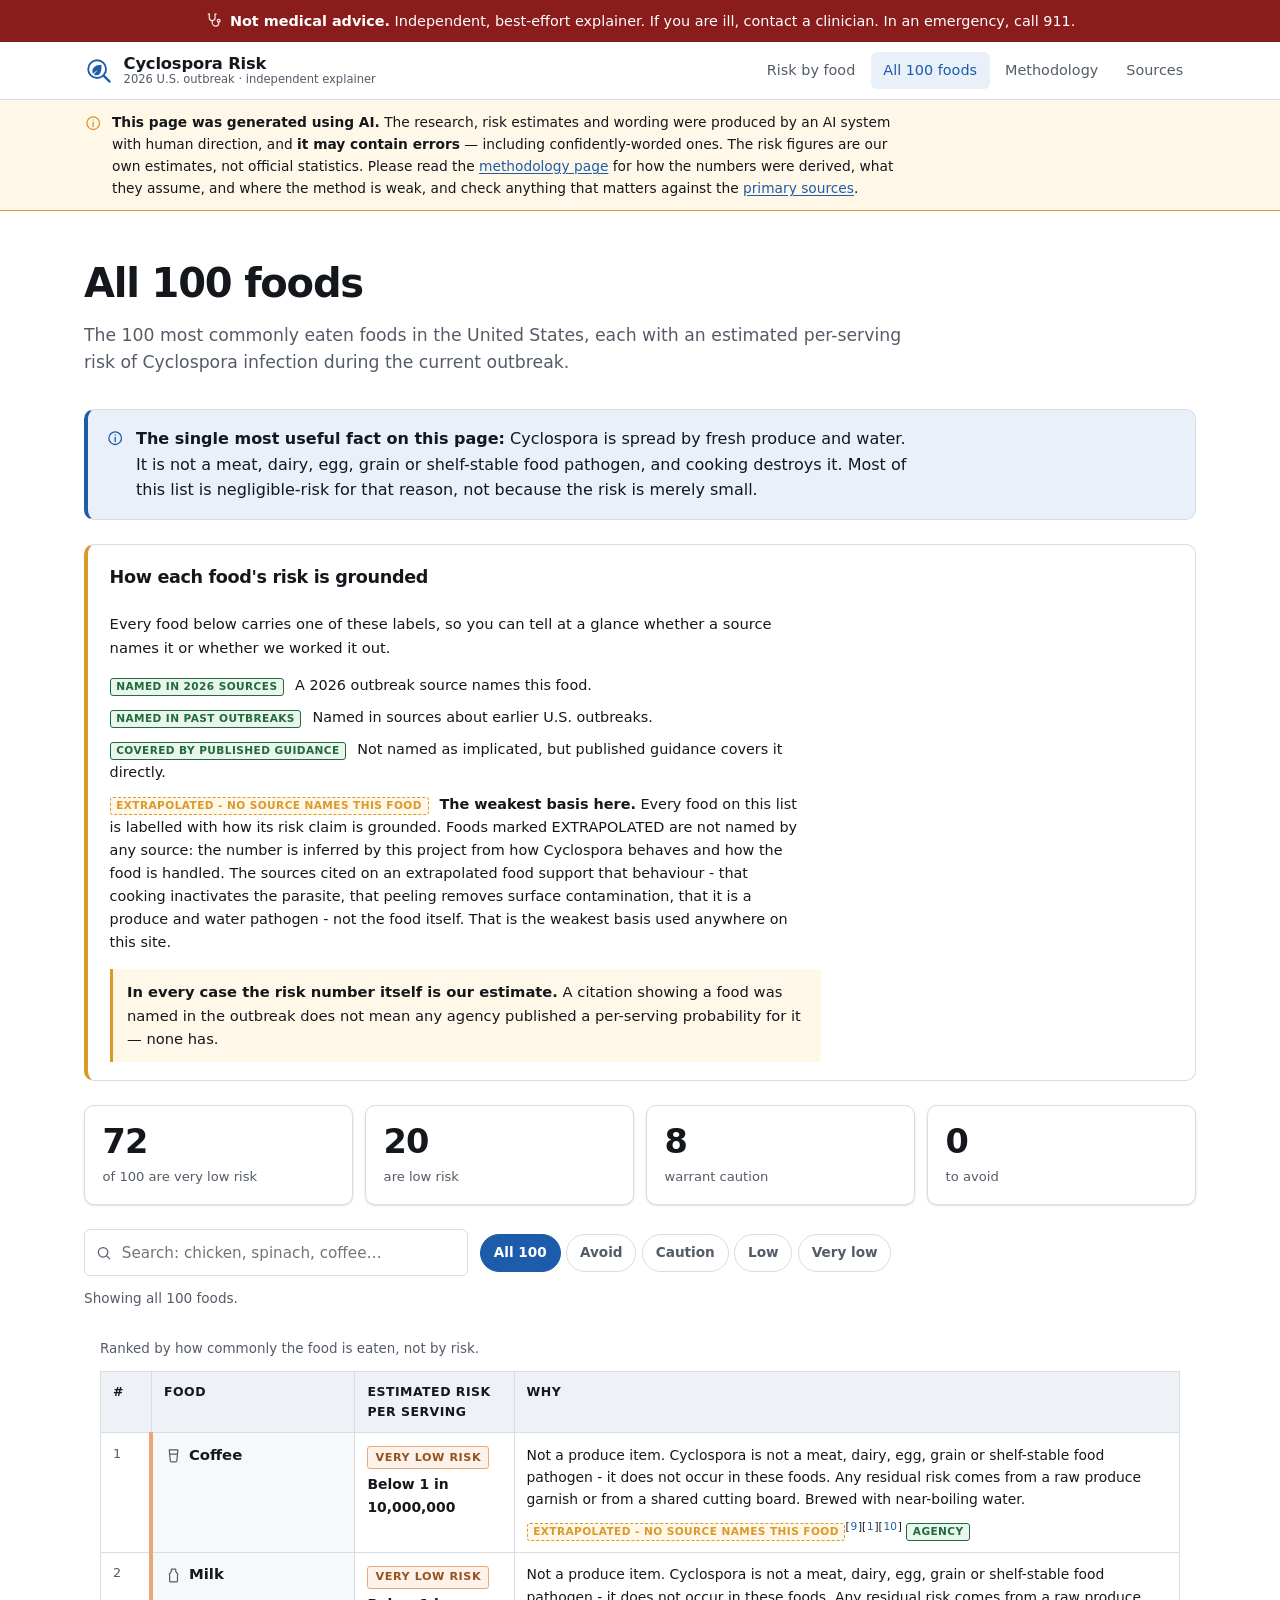
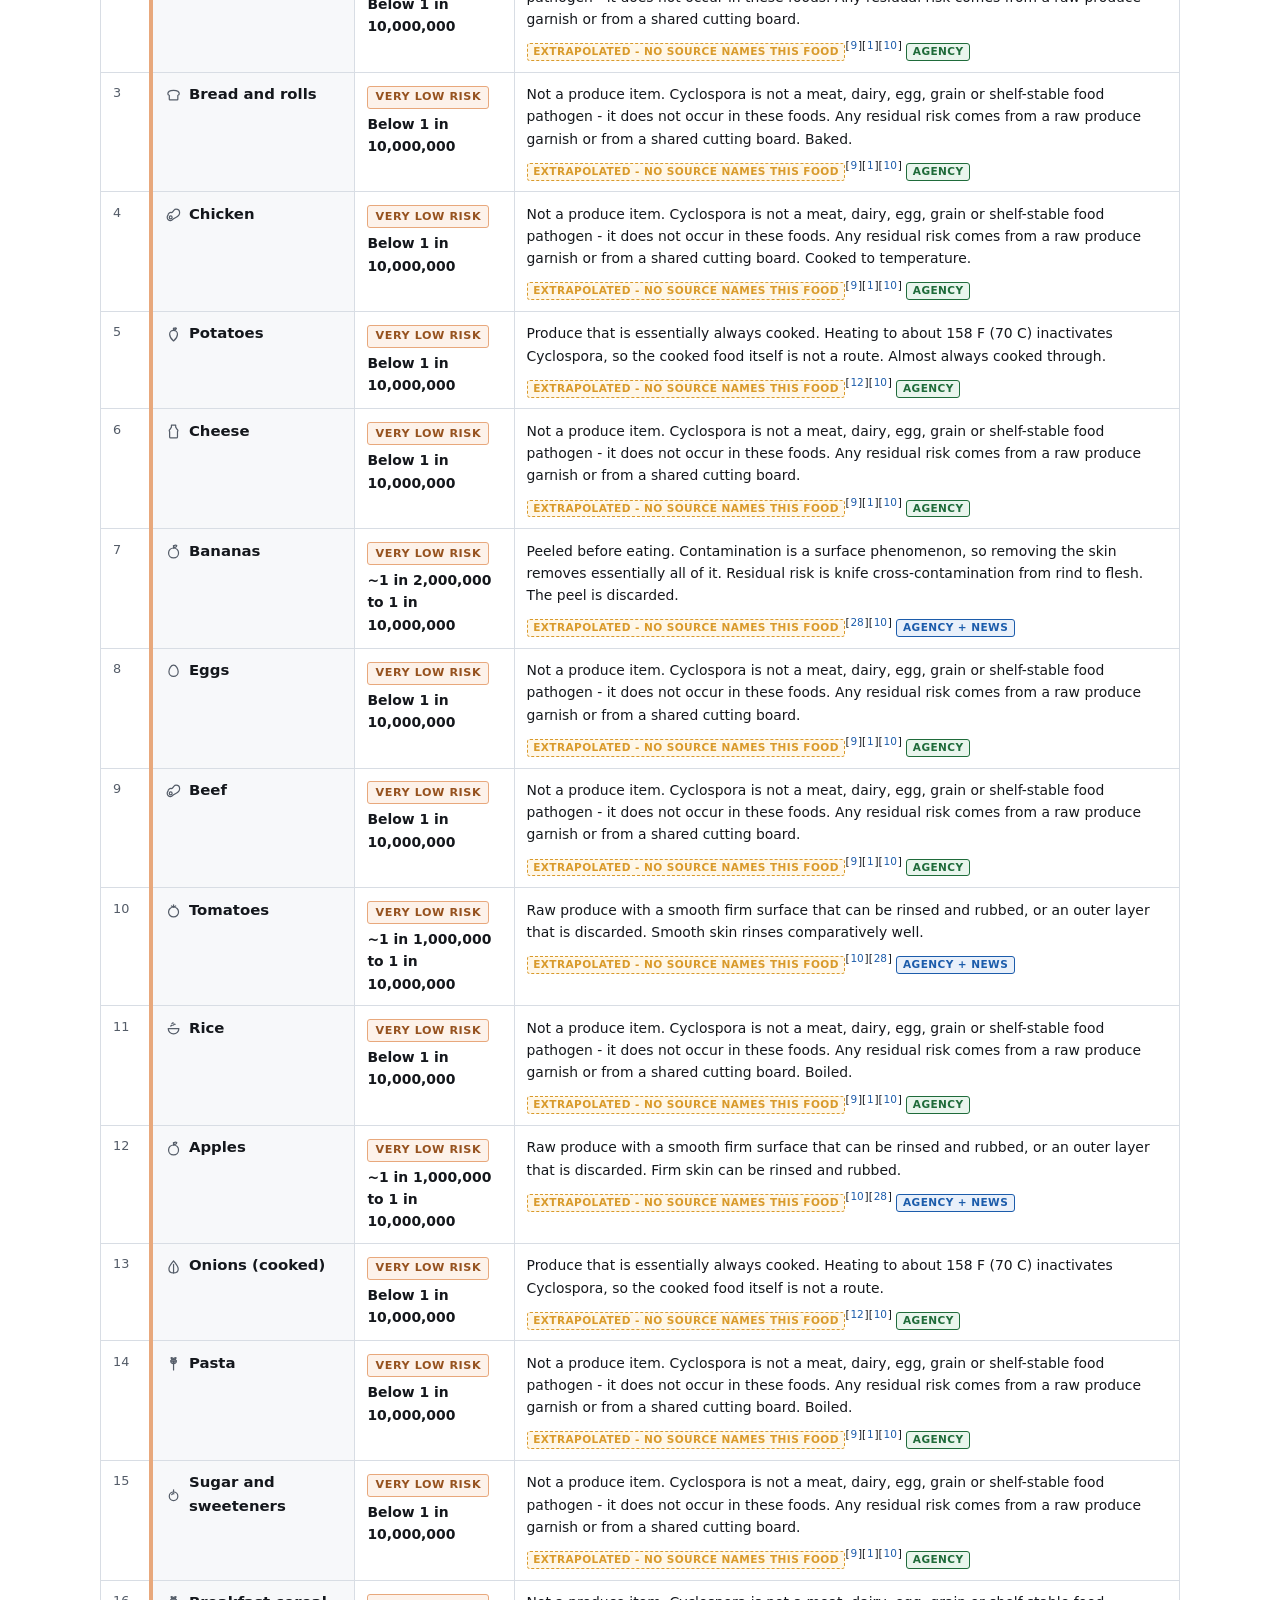
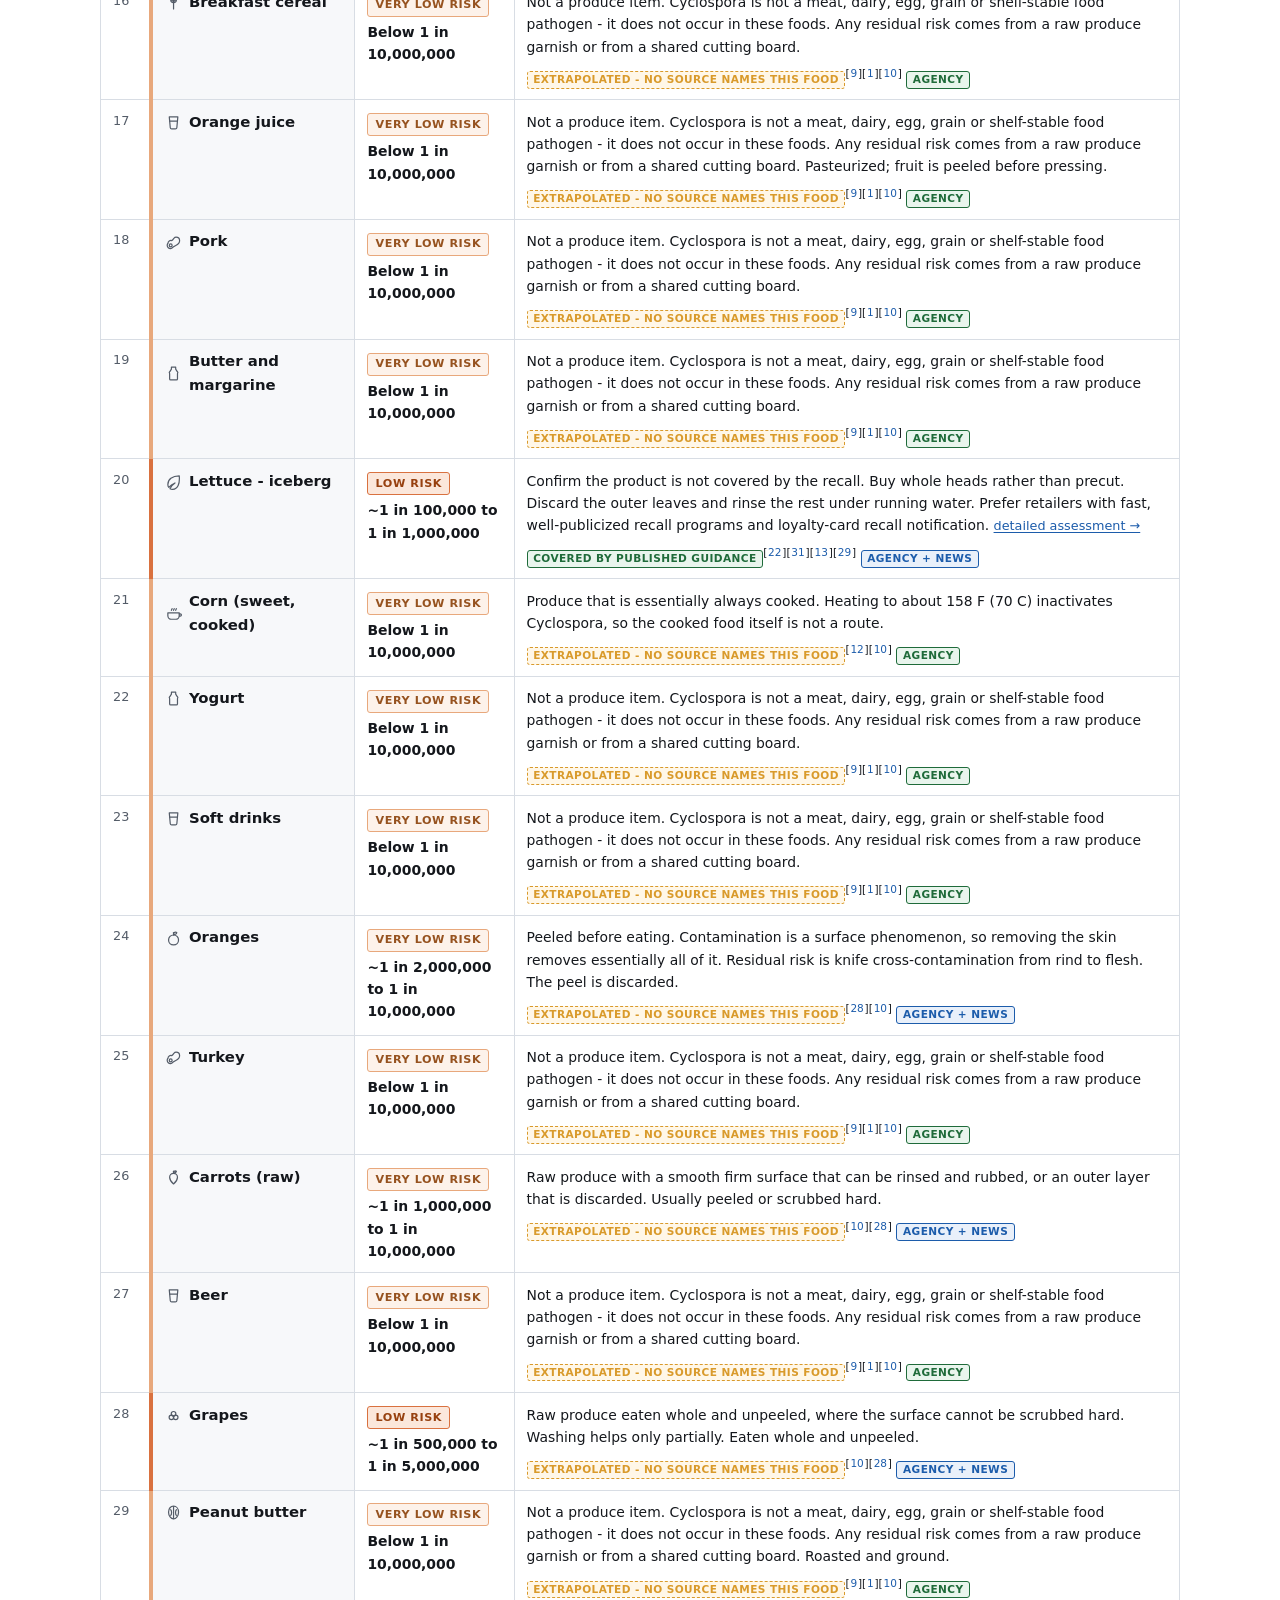
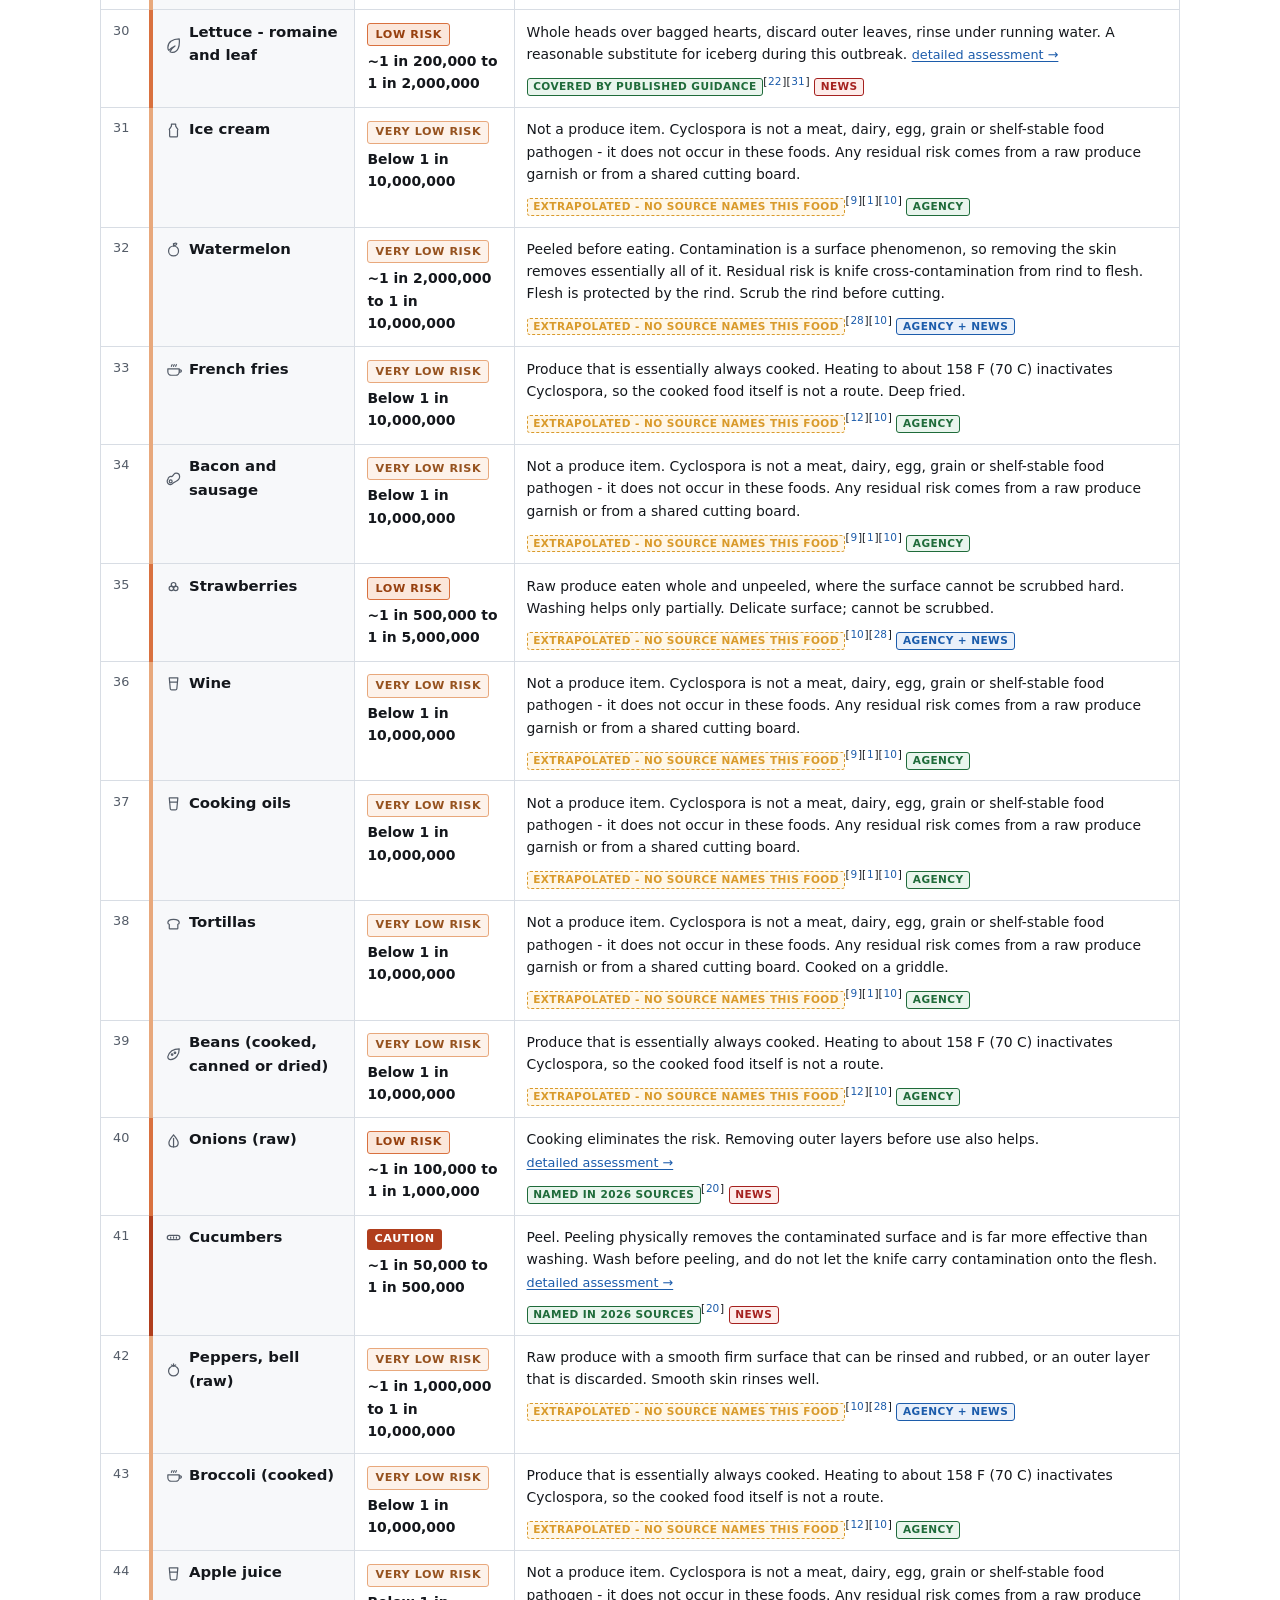
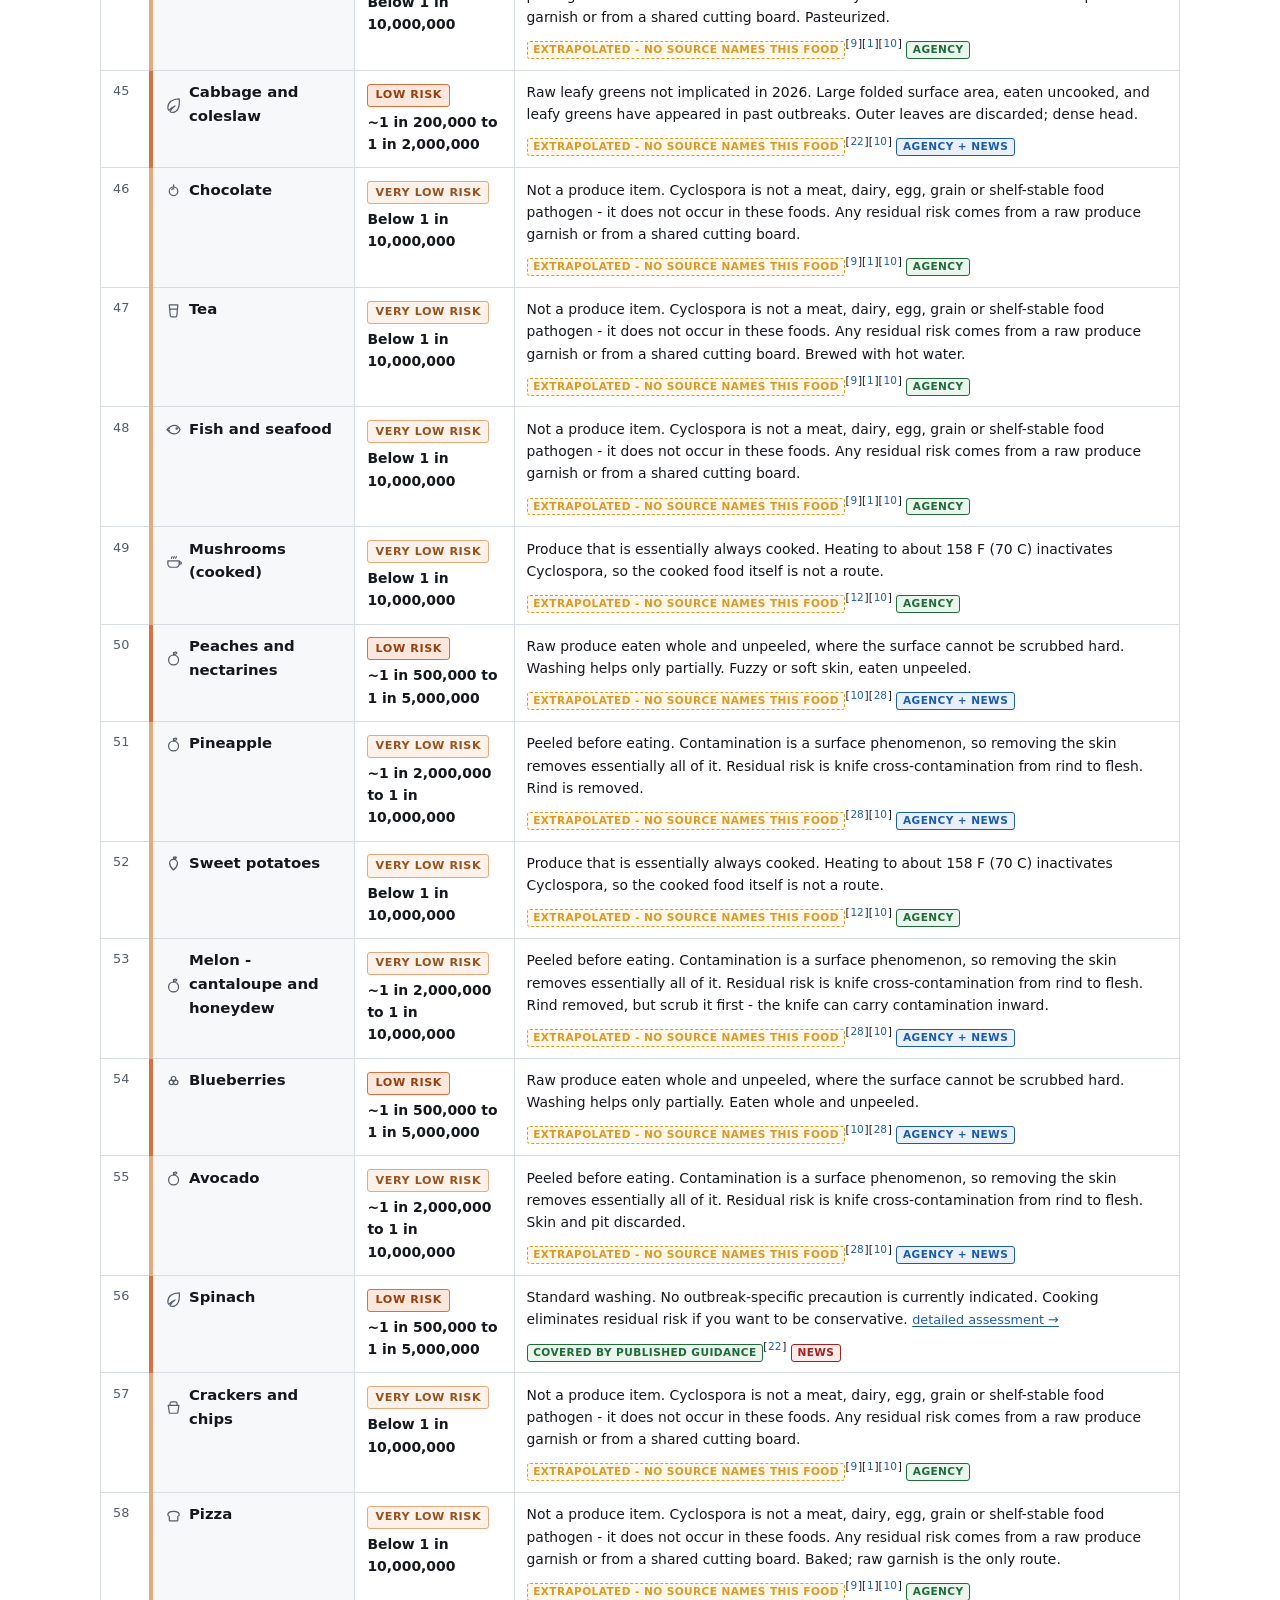
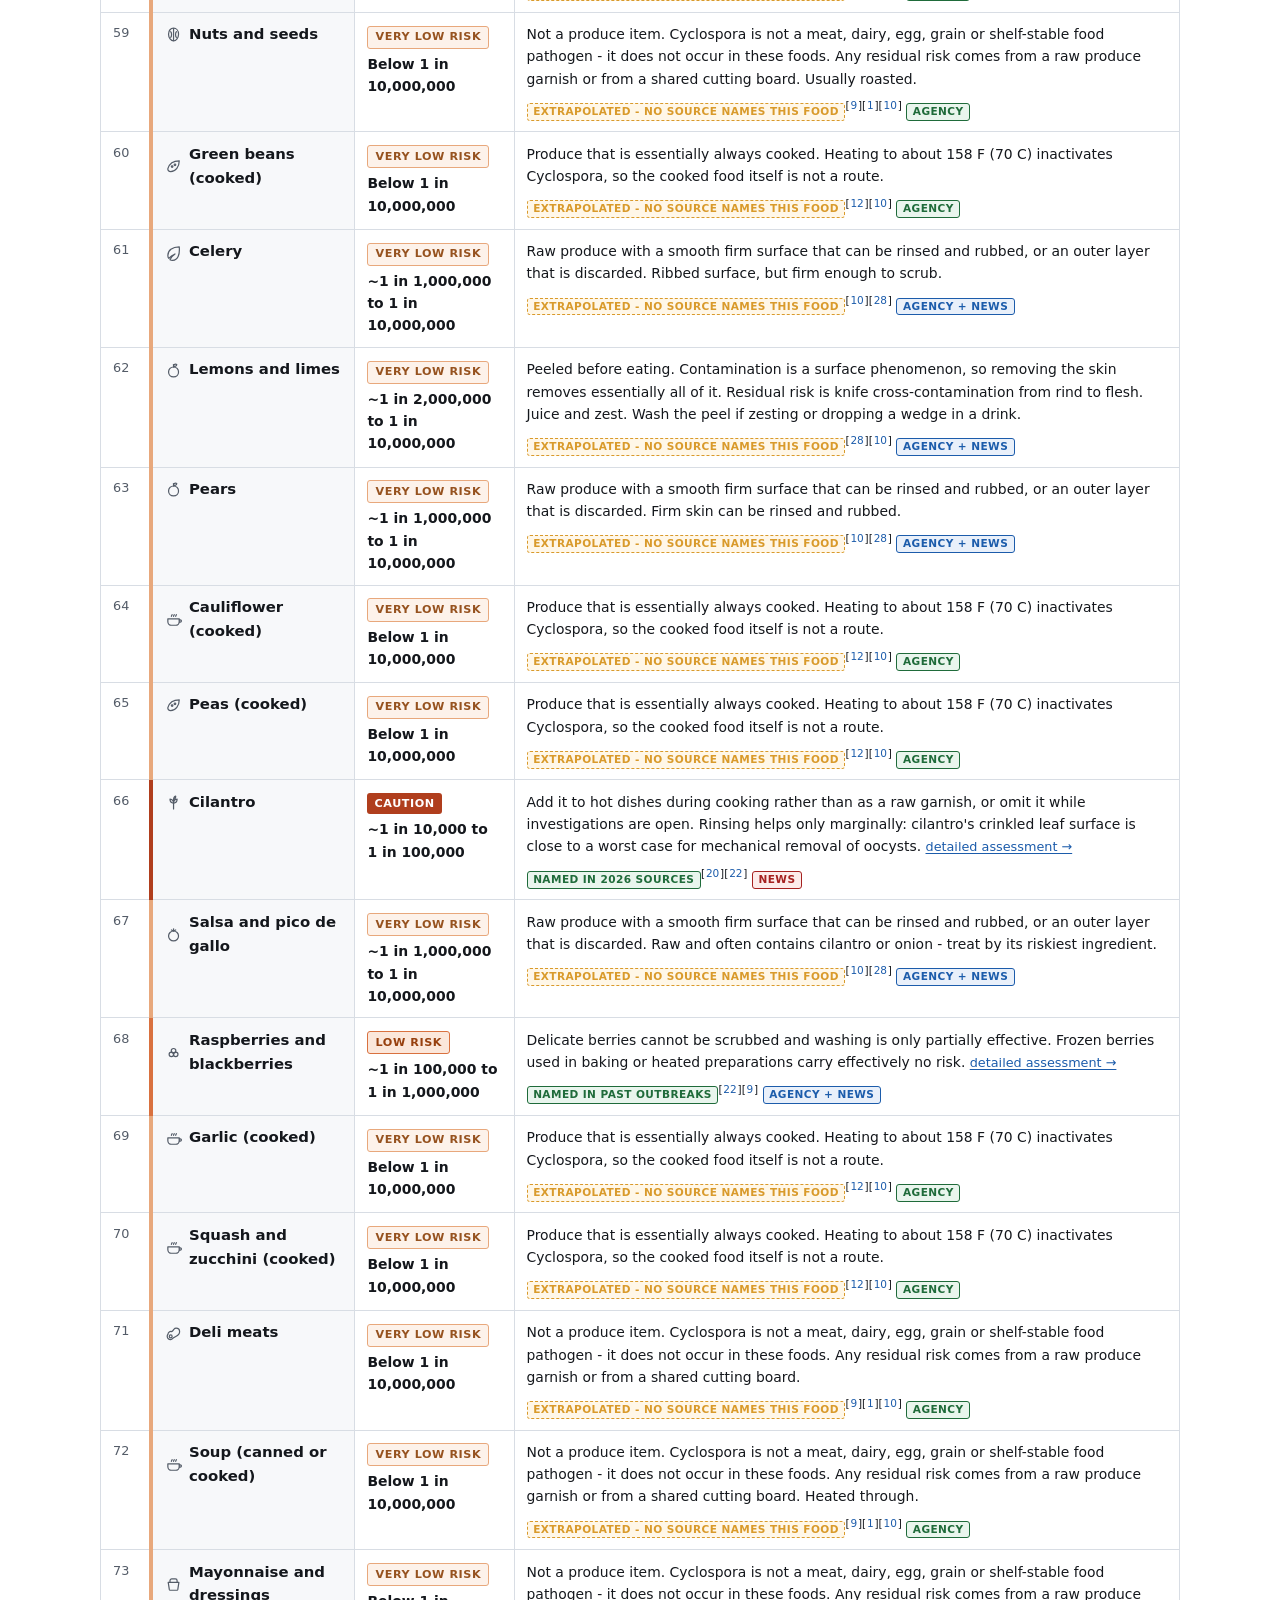
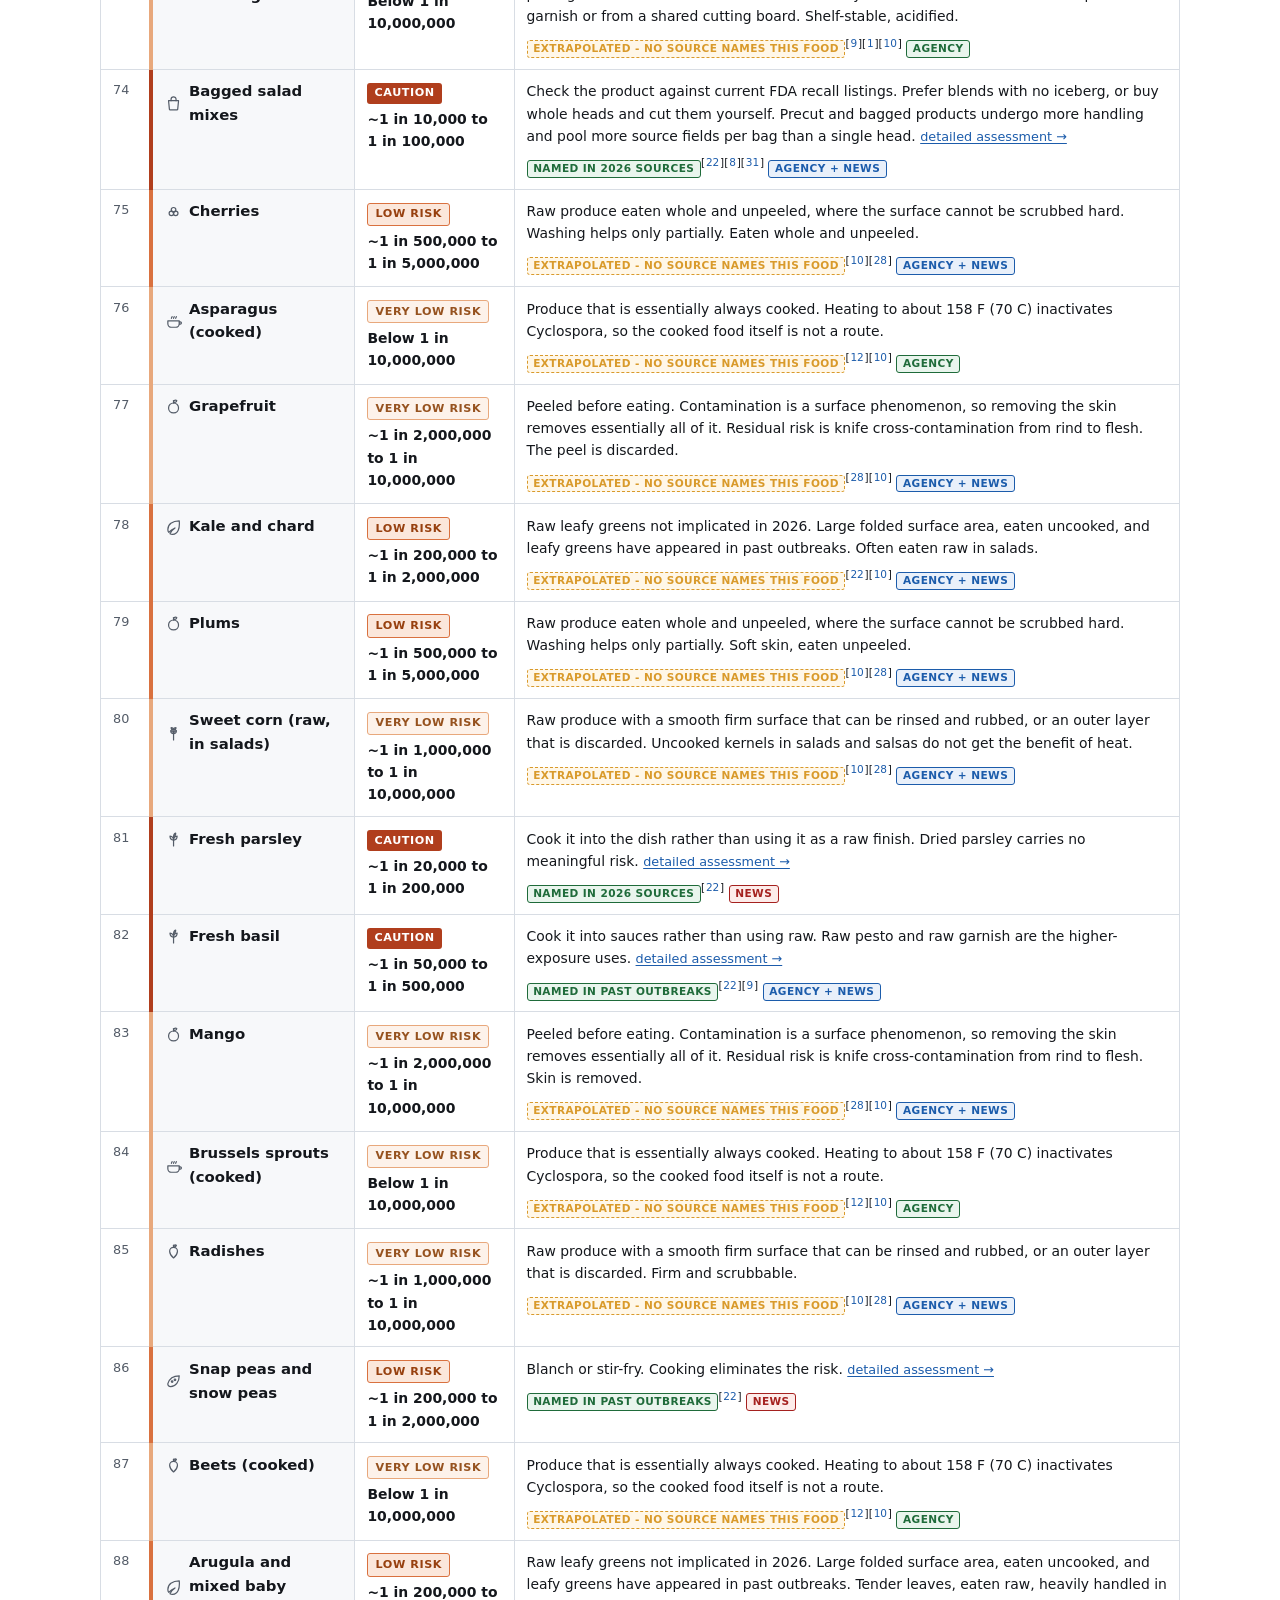
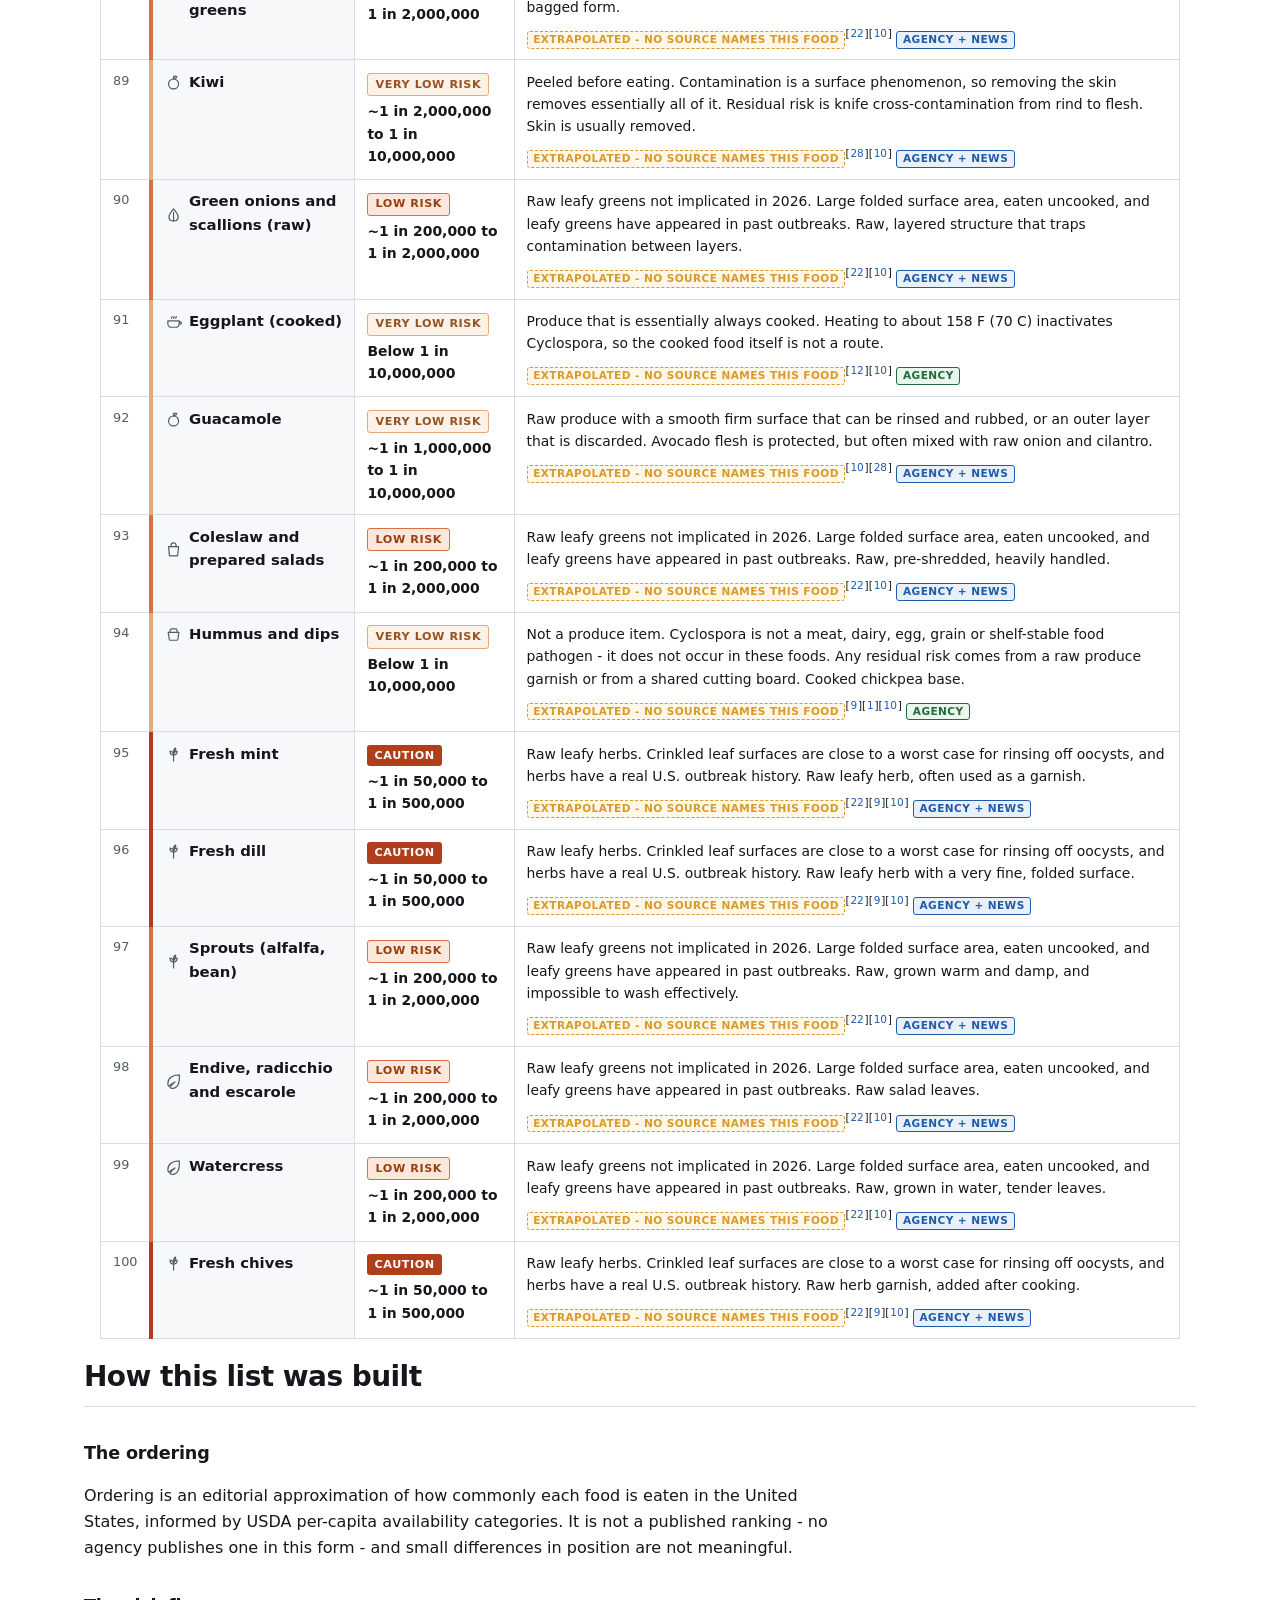
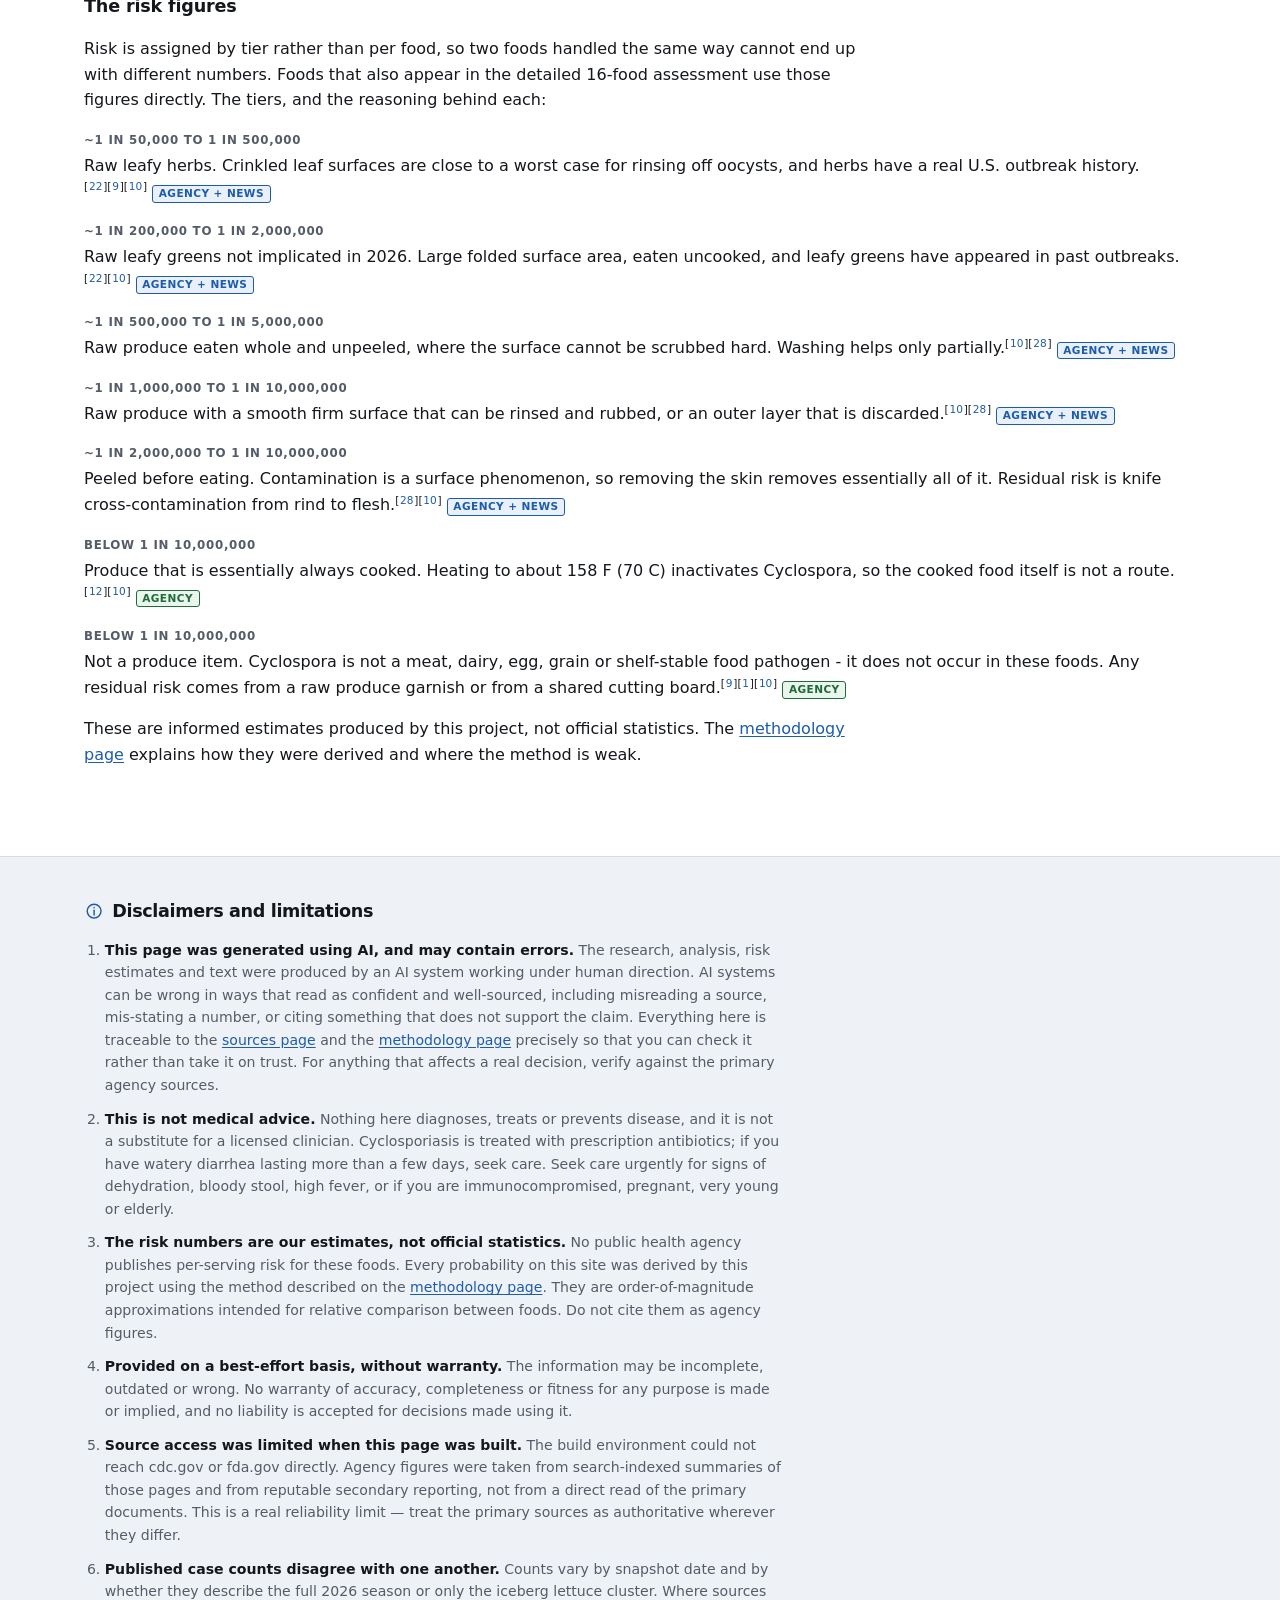
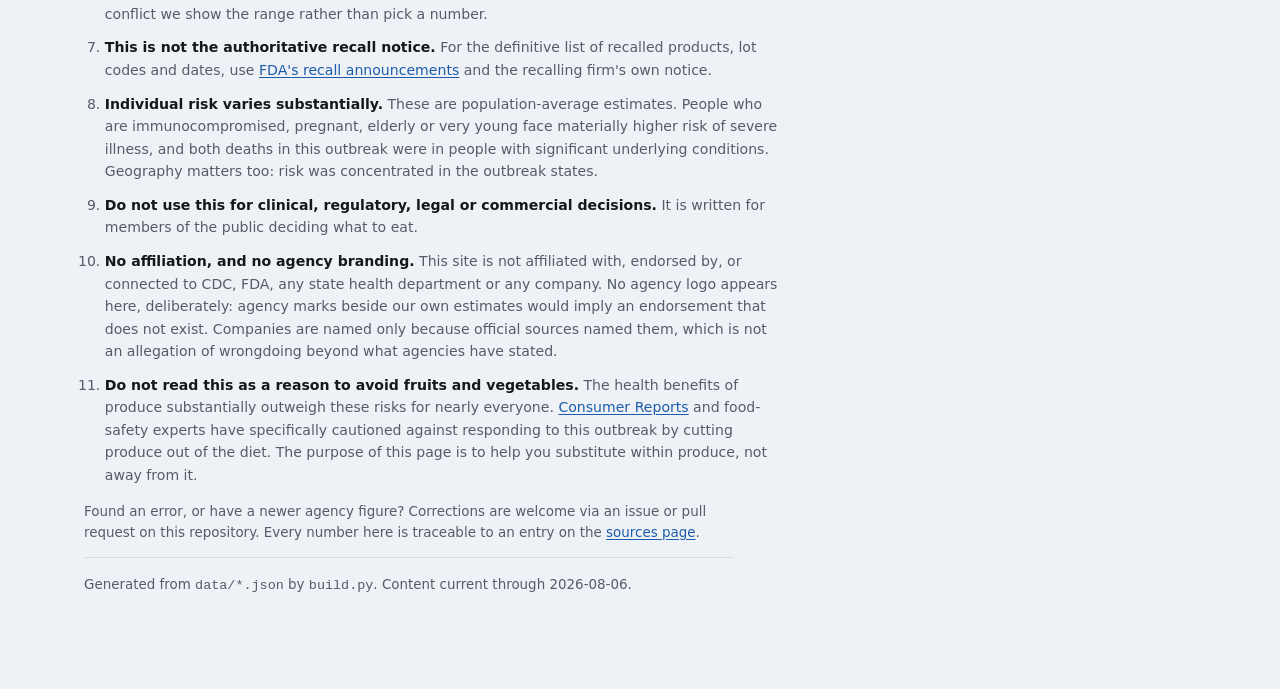
==== commit 416fd696: "Label every food as referenced or extrapolated, and enforce it Until now the 100-food list carried r" ====
--- a/site/foods.html
+++ b/site/foods.html
@@ -11,7 +11,7 @@
 <link rel="icon" href="assets/favicon.svg" type="image/svg+xml">
 </head>
 <body>
-<svg class="sprite" aria-hidden="true" focusable="false"><symbol id="i-leaf" viewBox="0 0 24 24" fill="none" stroke="currentColor" stroke-width="1.7" stroke-linecap="round" stroke-linejoin="round"><path d="M20 4C10 4 4 9 4 16c0 2 .6 3.3 1.4 4.2C7 18 10 15.4 14 14c-3 2-5.6 4.6-7 8 1 .6 2.3 1 3.6 1C18 23 21 15 20 4Z"/></symbol><symbol id="i-herb" viewBox="0 0 24 24" fill="none" stroke="currentColor" stroke-width="1.7" stroke-linecap="round" stroke-linejoin="round"><path d="M12 21V9"/><path d="M12 13c0-3-2.2-5.5-5-6 0 3 2 5.6 5 6Z"/><path d="M12 13c0-3 2.2-5.5 5-6 0 3-2 5.6-5 6Z"/><path d="M12 8c0-2.5 1.5-4.5 3-5 0 2.5-1.2 4.4-3 5Z"/></symbol><symbol id="i-bag" viewBox="0 0 24 24" fill="none" stroke="currentColor" stroke-width="1.7" stroke-linecap="round" stroke-linejoin="round"><path d="M5 8h14l-1.2 12.2a1 1 0 0 1-1 .8H7.2a1 1 0 0 1-1-.8Z"/><path d="M8.5 8V6a3.5 3.5 0 0 1 7 0v2"/></symbol><symbol id="i-cucumber" viewBox="0 0 24 24" fill="none" stroke="currentColor" stroke-width="1.7" stroke-linecap="round" stroke-linejoin="round"><rect x="3.2" y="9" width="17.6" height="6" rx="3"/><path d="M8 11.2v1.6M12 11v2M16 11.2v1.6"/></symbol><symbol id="i-onion" viewBox="0 0 24 24" fill="none" stroke="currentColor" stroke-width="1.7" stroke-linecap="round" stroke-linejoin="round"><path d="M12 21c-4 0-6.5-2.4-6.5-5.6C5.5 11.5 9 8 12 4c3 4 6.5 7.5 6.5 11.4C18.5 18.6 16 21 12 21Z"/><path d="M12 21V9"/></symbol><symbol id="i-berry" viewBox="0 0 24 24" fill="none" stroke="currentColor" stroke-width="1.7" stroke-linecap="round" stroke-linejoin="round"><circle cx="9" cy="14.5" r="3.2"/><circle cx="15" cy="14.5" r="3.2"/><circle cx="12" cy="9.5" r="3.2"/></symbol><symbol id="i-pod" viewBox="0 0 24 24" fill="none" stroke="currentColor" stroke-width="1.7" stroke-linecap="round" stroke-linejoin="round"><path d="M4 15c2-7 8-11 16-11 0 8-5 15-12 15-2.6 0-4.4-1.6-4-4Z"/><circle cx="10" cy="12" r="1.1"/><circle cx="14" cy="9.5" r="1.1"/></symbol><symbol id="i-tomato" viewBox="0 0 24 24" fill="none" stroke="currentColor" stroke-width="1.7" stroke-linecap="round" stroke-linejoin="round"><circle cx="12" cy="14" r="7"/><path d="M12 7V4"/><path d="M9 5.5 12 7l3-1.5"/></symbol><symbol id="i-fruit" viewBox="0 0 24 24" fill="none" stroke="currentColor" stroke-width="1.7" stroke-linecap="round" stroke-linejoin="round"><path d="M12 7c-4 0-7 3-7 7s3 7 7 7 7-3 7-7-3-7-7-7Z"/><path d="M12 7V3.5"/><path d="M12 4.5c1.6-1.4 3.4-1.6 4.5-1-.2 1.6-1.6 3-4.5 3"/></symbol><symbol id="i-cooked" viewBox="0 0 24 24" fill="none" stroke="currentColor" stroke-width="1.7" stroke-linecap="round" stroke-linejoin="round"><path d="M4 11h16v4a5 5 0 0 1-5 5H9a5 5 0 0 1-5-5Z"/><path d="M20 12.5h1.5a1.5 1.5 0 0 1 0 3H20"/><path d="M9 7.5c0-1 1-1.5 1-2.5M12 7.5c0-1 1-1.5 1-2.5M15 7.5c0-1 1-1.5 1-2.5"/></symbol><symbol id="i-grain" viewBox="0 0 24 24" fill="none" stroke="currentColor" stroke-width="1.7" stroke-linecap="round" stroke-linejoin="round"><path d="M12 21V9"/><path d="M12 12c-2.4 0-4-1.7-4-4 2.4 0 4 1.7 4 4Z"/><path d="M12 12c2.4 0 4-1.7 4-4-2.4 0-4 1.7-4 4Z"/><path d="M12 7c-2 0-3.4-1.4-3.4-3.2C10.6 3.8 12 5.2 12 7Z"/><path d="M12 7c2 0 3.4-1.4 3.4-3.2C13.4 3.8 12 5.2 12 7Z"/></symbol><symbol id="i-bread" viewBox="0 0 24 24" fill="none" stroke="currentColor" stroke-width="1.7" stroke-linecap="round" stroke-linejoin="round"><path d="M4 11c0-3 3.6-5 8-5s8 2 8 5c0 1.5-1.2 2-2 2v5.5a1 1 0 0 1-1 1H7a1 1 0 0 1-1-1V13c-.8 0-2-.5-2-2Z"/></symbol><symbol id="i-dairy" viewBox="0 0 24 24" fill="none" stroke="currentColor" stroke-width="1.7" stroke-linecap="round" stroke-linejoin="round"><path d="M9 3h6v2.8l2.2 3.4A2 2 0 0 1 17.5 12v7.5a1.5 1.5 0 0 1-1.5 1.5H8a1.5 1.5 0 0 1-1.5-1.5V12a2 2 0 0 1 .3-2.8L9 5.8Z"/></symbol><symbol id="i-meat" viewBox="0 0 24 24" fill="none" stroke="currentColor" stroke-width="1.7" stroke-linecap="round" stroke-linejoin="round"><path d="M15.5 4.5c3 0 5 2.2 5 5 0 3.4-2.8 5.4-5.4 6.6-2.2 1-3 1.4-4.2 2.8A4 4 0 0 1 4.2 13a4 4 0 0 1 5.4-3.7c1.4-1.2 1.8-2 2.8-3.2 1-1.1 2-1.6 3.1-1.6Z"/><circle cx="8" cy="16" r="2"/></symbol><symbol id="i-fish" viewBox="0 0 24 24" fill="none" stroke="currentColor" stroke-width="1.7" stroke-linecap="round" stroke-linejoin="round"><path d="M3 12c3-4 7-6 10.5-6 3.5 0 6 2.2 7.5 6-1.5 3.8-4 6-7.5 6C9.5 18 6 16 3 12Z"/><path d="m21 12 .0 0"/><circle cx="16.5" cy="10.5" r="1"/><path d="M3 12c1.5-1 2.5-1.4 3.5-1.5M3 12c1.5 1 2.5 1.4 3.5 1.5"/></symbol><symbol id="i-egg" viewBox="0 0 24 24" fill="none" stroke="currentColor" stroke-width="1.7" stroke-linecap="round" stroke-linejoin="round"><path d="M12 3c3.6 0 6.5 5 6.5 9.2A6.5 6.5 0 0 1 5.5 12.2C5.5 8 8.4 3 12 3Z"/></symbol><symbol id="i-drink" viewBox="0 0 24 24" fill="none" stroke="currentColor" stroke-width="1.7" stroke-linecap="round" stroke-linejoin="round"><path d="M6 4h12l-1.4 15.2a2 2 0 0 1-2 1.8H9.4a2 2 0 0 1-2-1.8Z"/><path d="M6.7 10h10.6"/></symbol><symbol id="i-nut" viewBox="0 0 24 24" fill="none" stroke="currentColor" stroke-width="1.7" stroke-linecap="round" stroke-linejoin="round"><path d="M12 3c4 0 7 3.6 7 8.4S15.6 21 12 21s-7-4.4-7-9.6S8 3 12 3Z"/><path d="M12 3.5v17M8 8c1.6 1.4 1.6 6.6 0 8M16 8c-1.6 1.4-1.6 6.6 0 8"/></symbol><symbol id="i-sweet" viewBox="0 0 24 24" fill="none" stroke="currentColor" stroke-width="1.7" stroke-linecap="round" stroke-linejoin="round"><circle cx="12" cy="13" r="6"/><path d="M12 7V4"/><path d="M9.5 10.5c.8-.8 2-1.2 3-1"/></symbol><symbol id="i-snack" viewBox="0 0 24 24" fill="none" stroke="currentColor" stroke-width="1.7" stroke-linecap="round" stroke-linejoin="round"><path d="M4.5 9h15l-1.6 10.2a1 1 0 0 1-1 .8H7.1a1 1 0 0 1-1-.8Z"/><path d="M7 9V6.5A2.5 2.5 0 0 1 9.5 4h5A2.5 2.5 0 0 1 17 6.5V9"/></symbol><symbol id="i-root" viewBox="0 0 24 24" fill="none" stroke="currentColor" stroke-width="1.7" stroke-linecap="round" stroke-linejoin="round"><path d="M12 21c-3.5-3-5.5-6-5.5-9.5A5.5 5.5 0 0 1 12 6a5.5 5.5 0 0 1 5.5 5.5C17.5 15 15.5 18 12 21Z"/><path d="M12 6V3"/><path d="M12 4c1.4-1.2 3-1.4 4-.9-.2 1.4-1.4 2.6-4 2.6"/></symbol><symbol id="i-search" viewBox="0 0 24 24" fill="none" stroke="currentColor" stroke-width="1.7" stroke-linecap="round" stroke-linejoin="round"><circle cx="11" cy="11" r="6.5"/><path d="m20 20-4.4-4.4"/></symbol><symbol id="i-flame" viewBox="0 0 24 24" fill="none" stroke="currentColor" stroke-width="1.7" stroke-linecap="round" stroke-linejoin="round"><path d="M12 21c3.9 0 6.5-2.4 6.5-6 0-4.5-4.5-6.5-4-11-3 1.5-5 4.5-5 7.5 0 1-.7 1.5-1.3 1-.7-.6-.9-1.6-.9-2.5-1.3 1.5-2.3 3.4-2.3 5.5 0 3.3 2.6 5.5 7 5.5Z"/></symbol><symbol id="i-peel" viewBox="0 0 24 24" fill="none" stroke="currentColor" stroke-width="1.7" stroke-linecap="round" stroke-linejoin="round"><path d="M5 19c6-1 11-6 12-13"/><path d="M17 6c-6 0-10 4-11 10 4-1 7-3 8-6"/></symbol><symbol id="i-ban" viewBox="0 0 24 24" fill="none" stroke="currentColor" stroke-width="1.7" stroke-linecap="round" stroke-linejoin="round"><circle cx="12" cy="12" r="8.2"/><path d="m6.2 6.2 11.6 11.6"/></symbol><symbol id="i-droplet" viewBox="0 0 24 24" fill="none" stroke="currentColor" stroke-width="1.7" stroke-linecap="round" stroke-linejoin="round"><path d="M12 3.5c3.5 4.2 5.5 7 5.5 9.7A5.5 5.5 0 0 1 6.5 13.2C6.5 10.5 8.5 7.7 12 3.5Z"/></symbol><symbol id="i-alert" viewBox="0 0 24 24" fill="none" stroke="currentColor" stroke-width="1.7" stroke-linecap="round" stroke-linejoin="round"><path d="M12 4.5 21 20H3Z"/><path d="M12 10.5v4"/><path d="M12 17.2v.1"/></symbol><symbol id="i-info" viewBox="0 0 24 24" fill="none" stroke="currentColor" stroke-width="1.7" stroke-linecap="round" stroke-linejoin="round"><circle cx="12" cy="12" r="8.2"/><path d="M12 11v5.5"/><path d="M12 7.8v.1"/></symbol><symbol id="i-check" viewBox="0 0 24 24" fill="none" stroke="currentColor" stroke-width="1.7" stroke-linecap="round" stroke-linejoin="round"><path d="m5 12.5 4.6 4.5L19 7.5"/></symbol><symbol id="i-cross" viewBox="0 0 24 24" fill="none" stroke="currentColor" stroke-width="1.7" stroke-linecap="round" stroke-linejoin="round"><path d="M6 6l12 12M18 6 6 18"/></symbol><symbol id="i-stethoscope" viewBox="0 0 24 24" fill="none" stroke="currentColor" stroke-width="1.7" stroke-linecap="round" stroke-linejoin="round"><path d="M6 3v5a4 4 0 0 0 8 0V3"/><path d="M6 3H4.5M14 3h1.5"/><path d="M10 12v2.5a5 5 0 0 0 5 5 4 4 0 0 0 4-4V14"/><circle cx="19" cy="12.2" r="2"/></symbol></svg>
+<svg class="sprite" aria-hidden="true" focusable="false"><symbol id="i-leaf" viewBox="0 0 24 24" fill="none" stroke="currentColor" stroke-width="1.7" stroke-linecap="round" stroke-linejoin="round"><path d="M20 4C10 4 4 9 4 16c0 2 .6 3.3 1.4 4.2C7 18 10 15.4 14 14c-3 2-5.6 4.6-7 8 1 .6 2.3 1 3.6 1C18 23 21 15 20 4Z"/></symbol><symbol id="i-herb" viewBox="0 0 24 24" fill="none" stroke="currentColor" stroke-width="1.7" stroke-linecap="round" stroke-linejoin="round"><path d="M12 21V9"/><path d="M12 13c0-3-2.2-5.5-5-6 0 3 2 5.6 5 6Z"/><path d="M12 13c0-3 2.2-5.5 5-6 0 3-2 5.6-5 6Z"/><path d="M12 8c0-2.5 1.5-4.5 3-5 0 2.5-1.2 4.4-3 5Z"/></symbol><symbol id="i-bag" viewBox="0 0 24 24" fill="none" stroke="currentColor" stroke-width="1.7" stroke-linecap="round" stroke-linejoin="round"><path d="M5 8h14l-1.2 12.2a1 1 0 0 1-1 .8H7.2a1 1 0 0 1-1-.8Z"/><path d="M8.5 8V6a3.5 3.5 0 0 1 7 0v2"/></symbol><symbol id="i-cucumber" viewBox="0 0 24 24" fill="none" stroke="currentColor" stroke-width="1.7" stroke-linecap="round" stroke-linejoin="round"><rect x="3.2" y="9" width="17.6" height="6" rx="3"/><path d="M8 11.2v1.6M12 11v2M16 11.2v1.6"/></symbol><symbol id="i-onion" viewBox="0 0 24 24" fill="none" stroke="currentColor" stroke-width="1.7" stroke-linecap="round" stroke-linejoin="round"><path d="M12 21c-4 0-6.5-2.4-6.5-5.6C5.5 11.5 9 8 12 4c3 4 6.5 7.5 6.5 11.4C18.5 18.6 16 21 12 21Z"/><path d="M12 21V9"/></symbol><symbol id="i-berry" viewBox="0 0 24 24" fill="none" stroke="currentColor" stroke-width="1.7" stroke-linecap="round" stroke-linejoin="round"><circle cx="9" cy="14.5" r="3.2"/><circle cx="15" cy="14.5" r="3.2"/><circle cx="12" cy="9.5" r="3.2"/></symbol><symbol id="i-pod" viewBox="0 0 24 24" fill="none" stroke="currentColor" stroke-width="1.7" stroke-linecap="round" stroke-linejoin="round"><path d="M4 15c2-7 8-11 16-11 0 8-5 15-12 15-2.6 0-4.4-1.6-4-4Z"/><circle cx="10" cy="12" r="1.1"/><circle cx="14" cy="9.5" r="1.1"/></symbol><symbol id="i-tomato" viewBox="0 0 24 24" fill="none" stroke="currentColor" stroke-width="1.7" stroke-linecap="round" stroke-linejoin="round"><circle cx="12" cy="14" r="7"/><path d="M12 7V4"/><path d="M9 5.5 12 7l3-1.5"/></symbol><symbol id="i-fruit" viewBox="0 0 24 24" fill="none" stroke="currentColor" stroke-width="1.7" stroke-linecap="round" stroke-linejoin="round"><path d="M12 7c-4 0-7 3-7 7s3 7 7 7 7-3 7-7-3-7-7-7Z"/><path d="M12 7V3.5"/><path d="M12 4.5c1.6-1.4 3.4-1.6 4.5-1-.2 1.6-1.6 3-4.5 3"/></symbol><symbol id="i-cooked" viewBox="0 0 24 24" fill="none" stroke="currentColor" stroke-width="1.7" stroke-linecap="round" stroke-linejoin="round"><path d="M4 11h16v4a5 5 0 0 1-5 5H9a5 5 0 0 1-5-5Z"/><path d="M20 12.5h1.5a1.5 1.5 0 0 1 0 3H20"/><path d="M9 7.5c0-1 1-1.5 1-2.5M12 7.5c0-1 1-1.5 1-2.5M15 7.5c0-1 1-1.5 1-2.5"/></symbol><symbol id="i-grain" viewBox="0 0 24 24" fill="none" stroke="currentColor" stroke-width="1.7" stroke-linecap="round" stroke-linejoin="round"><path d="M12 21V9"/><path d="M12 12c-2.4 0-4-1.7-4-4 2.4 0 4 1.7 4 4Z"/><path d="M12 12c2.4 0 4-1.7 4-4-2.4 0-4 1.7-4 4Z"/><path d="M12 7c-2 0-3.4-1.4-3.4-3.2C10.6 3.8 12 5.2 12 7Z"/><path d="M12 7c2 0 3.4-1.4 3.4-3.2C13.4 3.8 12 5.2 12 7Z"/></symbol><symbol id="i-bread" viewBox="0 0 24 24" fill="none" stroke="currentColor" stroke-width="1.7" stroke-linecap="round" stroke-linejoin="round"><path d="M4 11c0-3 3.6-5 8-5s8 2 8 5c0 1.5-1.2 2-2 2v5.5a1 1 0 0 1-1 1H7a1 1 0 0 1-1-1V13c-.8 0-2-.5-2-2Z"/></symbol><symbol id="i-dairy" viewBox="0 0 24 24" fill="none" stroke="currentColor" stroke-width="1.7" stroke-linecap="round" stroke-linejoin="round"><path d="M9 3h6v2.8l2.2 3.4A2 2 0 0 1 17.5 12v7.5a1.5 1.5 0 0 1-1.5 1.5H8a1.5 1.5 0 0 1-1.5-1.5V12a2 2 0 0 1 .3-2.8L9 5.8Z"/></symbol><symbol id="i-meat" viewBox="0 0 24 24" fill="none" stroke="currentColor" stroke-width="1.7" stroke-linecap="round" stroke-linejoin="round"><path d="M15.5 4.5c3 0 5 2.2 5 5 0 3.4-2.8 5.4-5.4 6.6-2.2 1-3 1.4-4.2 2.8A4 4 0 0 1 4.2 13a4 4 0 0 1 5.4-3.7c1.4-1.2 1.8-2 2.8-3.2 1-1.1 2-1.6 3.1-1.6Z"/><circle cx="8" cy="16" r="2"/></symbol><symbol id="i-fish" viewBox="0 0 24 24" fill="none" stroke="currentColor" stroke-width="1.7" stroke-linecap="round" stroke-linejoin="round"><path d="M3 12c3-4 7-6 10.5-6 3.5 0 6 2.2 7.5 6-1.5 3.8-4 6-7.5 6C9.5 18 6 16 3 12Z"/><path d="m21 12 .0 0"/><circle cx="16.5" cy="10.5" r="1"/><path d="M3 12c1.5-1 2.5-1.4 3.5-1.5M3 12c1.5 1 2.5 1.4 3.5 1.5"/></symbol><symbol id="i-egg" viewBox="0 0 24 24" fill="none" stroke="currentColor" stroke-width="1.7" stroke-linecap="round" stroke-linejoin="round"><path d="M12 3c3.6 0 6.5 5 6.5 9.2A6.5 6.5 0 0 1 5.5 12.2C5.5 8 8.4 3 12 3Z"/></symbol><symbol id="i-drink" viewBox="0 0 24 24" fill="none" stroke="currentColor" stroke-width="1.7" stroke-linecap="round" stroke-linejoin="round"><path d="M6 4h12l-1.4 15.2a2 2 0 0 1-2 1.8H9.4a2 2 0 0 1-2-1.8Z"/><path d="M6.7 10h10.6"/></symbol><symbol id="i-nut" viewBox="0 0 24 24" fill="none" stroke="currentColor" stroke-width="1.7" stroke-linecap="round" stroke-linejoin="round"><path d="M12 3c4 0 7 3.6 7 8.4S15.6 21 12 21s-7-4.4-7-9.6S8 3 12 3Z"/><path d="M12 3.5v17M8 8c1.6 1.4 1.6 6.6 0 8M16 8c-1.6 1.4-1.6 6.6 0 8"/></symbol><symbol id="i-sweet" viewBox="0 0 24 24" fill="none" stroke="currentColor" stroke-width="1.7" stroke-linecap="round" stroke-linejoin="round"><circle cx="12" cy="13" r="6"/><path d="M12 7V4"/><path d="M9.5 10.5c.8-.8 2-1.2 3-1"/></symbol><symbol id="i-snack" viewBox="0 0 24 24" fill="none" stroke="currentColor" stroke-width="1.7" stroke-linecap="round" stroke-linejoin="round"><path d="M4.5 9h15l-1.6 10.2a1 1 0 0 1-1 .8H7.1a1 1 0 0 1-1-.8Z"/><path d="M7 9V6.5A2.5 2.5 0 0 1 9.5 4h5A2.5 2.5 0 0 1 17 6.5V9"/></symbol><symbol id="i-rice" viewBox="0 0 24 24" fill="none" stroke="currentColor" stroke-width="1.7" stroke-linecap="round" stroke-linejoin="round"><path d="M4.5 12h15a7.5 7.5 0 0 1-7.5 7.5A7.5 7.5 0 0 1 4.5 12Z"/><path d="M8 8.5c.5-.8 1.4-1.2 2.2-1M12 7c.5-.8 1.4-1.2 2.2-1M9.6 5.2c.5-.8 1.4-1.2 2.2-1"/></symbol><symbol id="i-root" viewBox="0 0 24 24" fill="none" stroke="currentColor" stroke-width="1.7" stroke-linecap="round" stroke-linejoin="round"><path d="M12 21c-3.5-3-5.5-6-5.5-9.5A5.5 5.5 0 0 1 12 6a5.5 5.5 0 0 1 5.5 5.5C17.5 15 15.5 18 12 21Z"/><path d="M12 6V3"/><path d="M12 4c1.4-1.2 3-1.4 4-.9-.2 1.4-1.4 2.6-4 2.6"/></symbol><symbol id="i-search" viewBox="0 0 24 24" fill="none" stroke="currentColor" stroke-width="1.7" stroke-linecap="round" stroke-linejoin="round"><circle cx="11" cy="11" r="6.5"/><path d="m20 20-4.4-4.4"/></symbol><symbol id="i-flame" viewBox="0 0 24 24" fill="none" stroke="currentColor" stroke-width="1.7" stroke-linecap="round" stroke-linejoin="round"><path d="M12 21c3.9 0 6.5-2.4 6.5-6 0-4.5-4.5-6.5-4-11-3 1.5-5 4.5-5 7.5 0 1-.7 1.5-1.3 1-.7-.6-.9-1.6-.9-2.5-1.3 1.5-2.3 3.4-2.3 5.5 0 3.3 2.6 5.5 7 5.5Z"/></symbol><symbol id="i-peel" viewBox="0 0 24 24" fill="none" stroke="currentColor" stroke-width="1.7" stroke-linecap="round" stroke-linejoin="round"><path d="M5 19c6-1 11-6 12-13"/><path d="M17 6c-6 0-10 4-11 10 4-1 7-3 8-6"/></symbol><symbol id="i-ban" viewBox="0 0 24 24" fill="none" stroke="currentColor" stroke-width="1.7" stroke-linecap="round" stroke-linejoin="round"><circle cx="12" cy="12" r="8.2"/><path d="m6.2 6.2 11.6 11.6"/></symbol><symbol id="i-droplet" viewBox="0 0 24 24" fill="none" stroke="currentColor" stroke-width="1.7" stroke-linecap="round" stroke-linejoin="round"><path d="M12 3.5c3.5 4.2 5.5 7 5.5 9.7A5.5 5.5 0 0 1 6.5 13.2C6.5 10.5 8.5 7.7 12 3.5Z"/></symbol><symbol id="i-alert" viewBox="0 0 24 24" fill="none" stroke="currentColor" stroke-width="1.7" stroke-linecap="round" stroke-linejoin="round"><path d="M12 4.5 21 20H3Z"/><path d="M12 10.5v4"/><path d="M12 17.2v.1"/></symbol><symbol id="i-info" viewBox="0 0 24 24" fill="none" stroke="currentColor" stroke-width="1.7" stroke-linecap="round" stroke-linejoin="round"><circle cx="12" cy="12" r="8.2"/><path d="M12 11v5.5"/><path d="M12 7.8v.1"/></symbol><symbol id="i-check" viewBox="0 0 24 24" fill="none" stroke="currentColor" stroke-width="1.7" stroke-linecap="round" stroke-linejoin="round"><path d="m5 12.5 4.6 4.5L19 7.5"/></symbol><symbol id="i-cross" viewBox="0 0 24 24" fill="none" stroke="currentColor" stroke-width="1.7" stroke-linecap="round" stroke-linejoin="round"><path d="M6 6l12 12M18 6 6 18"/></symbol><symbol id="i-stethoscope" viewBox="0 0 24 24" fill="none" stroke="currentColor" stroke-width="1.7" stroke-linecap="round" stroke-linejoin="round"><path d="M6 3v5a4 4 0 0 0 8 0V3"/><path d="M6 3H4.5M14 3h1.5"/><path d="M10 12v2.5a5 5 0 0 0 5 5 4 4 0 0 0 4-4V14"/><circle cx="19" cy="12.2" r="2"/></symbol></svg>
 <a class="skip" href="#main">Skip to content</a>
 
 <div class="alert-bar" role="region" aria-label="Medical disclaimer">
@@ -63,6 +63,23 @@
   <p><strong>The single most useful fact on this page:</strong> Cyclospora is spread by fresh produce and water. It is not a meat, dairy, egg, grain or shelf-stable food pathogen, and cooking destroys it. Most of this list is negligible-risk for that reason, not because the risk is merely small.</p>
 </div>
 
+<div class="evkey">
+  <h2>How each food's risk is grounded</h2>
+  <p>Every food below carries one of these labels, so you can tell at a glance whether a
+     source names it or whether we worked it out.</p>
+  <ul class="evkey-list">
+    <li><span class="ev ev-referenced" title="This specific food is named in a 2026 outbreak source. The naming is cited; the risk number is still our estimate."><span class="vh">Evidence basis: </span>named in 2026 sources</span> A 2026 outbreak source names this food.</li>
+    <li><span class="ev ev-referenced" title="Named in sources describing earlier U.S. outbreaks, not in 2026. The association is cited; the number is our estimate."><span class="vh">Evidence basis: </span>named in past outbreaks</span> Named in sources about earlier U.S. outbreaks.</li>
+    <li><span class="ev ev-referenced" title="No source names this food as implicated, but published guidance covers it directly. The guidance is cited; the number is still our estimate."><span class="vh">Evidence basis: </span>covered by published guidance</span> Not named as implicated, but published guidance
+        covers it directly.</li>
+    <li><span class="ev ev-extrapolated" title="No source names this food. Its risk is inferred by us from how Cyclospora behaves and how the food is handled. This is the weakest basis used on this site."><span class="vh">Evidence basis: </span>extrapolated - no source names this food</span> <strong>The weakest basis here.</strong>
+        Every food on this list is labelled with how its risk claim is grounded. Foods marked EXTRAPOLATED are not named by any source: the number is inferred by this project from how Cyclospora behaves and how the food is handled. The sources cited on an extrapolated food support that behaviour - that cooking inactivates the parasite, that peeling removes surface contamination, that it is a produce and water pathogen - not the food itself. That is the weakest basis used anywhere on this site.</li>
+  </ul>
+  <p class="evkey-foot"><strong>In every case the risk number itself is our estimate.</strong>
+     A citation showing a food was named in the outbreak does not mean any agency published
+     a per-serving probability for it &mdash; none has.</p>
+</div>
+
 <div class="stats t100-stats">
   <div class="stat"><span class="stat-num">72</span>
     <span class="stat-label">of 100 are very low risk</span></div>
@@ -105,7 +122,8 @@
         <th scope="row"><span class="food-name"><svg class="icon food-icon" aria-hidden="true" focusable="false"><use href="#i-drink"></use></svg>Coffee</span></th>
         <td data-label="Estimated risk"><span class="band band-very-low">Very low risk</span>
           <span class="risk">Below 1 in 10,000,000</span></td>
-        <td data-label="Why">Not a produce item. Cyclospora is not a meat, dairy, egg, grain or shelf-stable food pathogen - it does not occur in these foods. Any residual risk comes from a raw produce garnish or from a shared cutting board. Brewed with near-boiling water.</td>
+        <td data-label="Why">Not a produce item. Cyclospora is not a meat, dairy, egg, grain or shelf-stable food pathogen - it does not occur in these foods. Any residual risk comes from a raw produce garnish or from a shared cutting board. Brewed with near-boiling water.
+          <span class="row-ev"><span class="ev ev-extrapolated" title="No source names this food. Its risk is inferred by us from how Cyclospora behaves and how the food is handled. This is the weakest basis used on this site."><span class="vh">Evidence basis: </span>extrapolated - no source names this food</span><sup class="cite">[<a href="sources.html#fda-cyclospora" title="Cyclospora (foodborne pathogen overview) (FDA)">9</a>][<a href="sources.html#cdc-outbreak" title="Cyclospora Outbreak Linked to Iceberg Lettuce (CDC)">1</a>][<a href="sources.html#canada-prevention" title="Prevention of cyclosporiasis (Cyclospora) (Public Health Agency of Canada)">10</a>]</sup> <span class="prov prov-agency" title="This claim rests on government, public health or peer-reviewed sources."><span class="vh">Sourcing: </span>agency</span></span></td>
       </tr>
       <tr class="band-very-low" data-name="milk"
           data-band="very-low">
@@ -113,7 +131,8 @@
         <th scope="row"><span class="food-name"><svg class="icon food-icon" aria-hidden="true" focusable="false"><use href="#i-dairy"></use></svg>Milk</span></th>
         <td data-label="Estimated risk"><span class="band band-very-low">Very low risk</span>
           <span class="risk">Below 1 in 10,000,000</span></td>
-        <td data-label="Why">Not a produce item. Cyclospora is not a meat, dairy, egg, grain or shelf-stable food pathogen - it does not occur in these foods. Any residual risk comes from a raw produce garnish or from a shared cutting board.</td>
+        <td data-label="Why">Not a produce item. Cyclospora is not a meat, dairy, egg, grain or shelf-stable food pathogen - it does not occur in these foods. Any residual risk comes from a raw produce garnish or from a shared cutting board.
+          <span class="row-ev"><span class="ev ev-extrapolated" title="No source names this food. Its risk is inferred by us from how Cyclospora behaves and how the food is handled. This is the weakest basis used on this site."><span class="vh">Evidence basis: </span>extrapolated - no source names this food</span><sup class="cite">[<a href="sources.html#fda-cyclospora" title="Cyclospora (foodborne pathogen overview) (FDA)">9</a>][<a href="sources.html#cdc-outbreak" title="Cyclospora Outbreak Linked to Iceberg Lettuce (CDC)">1</a>][<a href="sources.html#canada-prevention" title="Prevention of cyclosporiasis (Cyclospora) (Public Health Agency of Canada)">10</a>]</sup> <span class="prov prov-agency" title="This claim rests on government, public health or peer-reviewed sources."><span class="vh">Sourcing: </span>agency</span></span></td>
       </tr>
       <tr class="band-very-low" data-name="bread and rolls"
           data-band="very-low">
@@ -121,7 +140,8 @@
         <th scope="row"><span class="food-name"><svg class="icon food-icon" aria-hidden="true" focusable="false"><use href="#i-bread"></use></svg>Bread and rolls</span></th>
         <td data-label="Estimated risk"><span class="band band-very-low">Very low risk</span>
           <span class="risk">Below 1 in 10,000,000</span></td>
-        <td data-label="Why">Not a produce item. Cyclospora is not a meat, dairy, egg, grain or shelf-stable food pathogen - it does not occur in these foods. Any residual risk comes from a raw produce garnish or from a shared cutting board. Baked.</td>
+        <td data-label="Why">Not a produce item. Cyclospora is not a meat, dairy, egg, grain or shelf-stable food pathogen - it does not occur in these foods. Any residual risk comes from a raw produce garnish or from a shared cutting board. Baked.
+          <span class="row-ev"><span class="ev ev-extrapolated" title="No source names this food. Its risk is inferred by us from how Cyclospora behaves and how the food is handled. This is the weakest basis used on this site."><span class="vh">Evidence basis: </span>extrapolated - no source names this food</span><sup class="cite">[<a href="sources.html#fda-cyclospora" title="Cyclospora (foodborne pathogen overview) (FDA)">9</a>][<a href="sources.html#cdc-outbreak" title="Cyclospora Outbreak Linked to Iceberg Lettuce (CDC)">1</a>][<a href="sources.html#canada-prevention" title="Prevention of cyclosporiasis (Cyclospora) (Public Health Agency of Canada)">10</a>]</sup> <span class="prov prov-agency" title="This claim rests on government, public health or peer-reviewed sources."><span class="vh">Sourcing: </span>agency</span></span></td>
       </tr>
       <tr class="band-very-low" data-name="chicken"
           data-band="very-low">
@@ -129,7 +149,8 @@
         <th scope="row"><span class="food-name"><svg class="icon food-icon" aria-hidden="true" focusable="false"><use href="#i-meat"></use></svg>Chicken</span></th>
         <td data-label="Estimated risk"><span class="band band-very-low">Very low risk</span>
           <span class="risk">Below 1 in 10,000,000</span></td>
-        <td data-label="Why">Not a produce item. Cyclospora is not a meat, dairy, egg, grain or shelf-stable food pathogen - it does not occur in these foods. Any residual risk comes from a raw produce garnish or from a shared cutting board. Cooked to temperature.</td>
+        <td data-label="Why">Not a produce item. Cyclospora is not a meat, dairy, egg, grain or shelf-stable food pathogen - it does not occur in these foods. Any residual risk comes from a raw produce garnish or from a shared cutting board. Cooked to temperature.
+          <span class="row-ev"><span class="ev ev-extrapolated" title="No source names this food. Its risk is inferred by us from how Cyclospora behaves and how the food is handled. This is the weakest basis used on this site."><span class="vh">Evidence basis: </span>extrapolated - no source names this food</span><sup class="cite">[<a href="sources.html#fda-cyclospora" title="Cyclospora (foodborne pathogen overview) (FDA)">9</a>][<a href="sources.html#cdc-outbreak" title="Cyclospora Outbreak Linked to Iceberg Lettuce (CDC)">1</a>][<a href="sources.html#canada-prevention" title="Prevention of cyclosporiasis (Cyclospora) (Public Health Agency of Canada)">10</a>]</sup> <span class="prov prov-agency" title="This claim rests on government, public health or peer-reviewed sources."><span class="vh">Sourcing: </span>agency</span></span></td>
       </tr>
       <tr class="band-very-low" data-name="potatoes"
           data-band="very-low">
@@ -137,7 +158,8 @@
         <th scope="row"><span class="food-name"><svg class="icon food-icon" aria-hidden="true" focusable="false"><use href="#i-root"></use></svg>Potatoes</span></th>
         <td data-label="Estimated risk"><span class="band band-very-low">Very low risk</span>
           <span class="risk">Below 1 in 10,000,000</span></td>
-        <td data-label="Why">Produce that is essentially always cooked. Heating to about 158 F (70 C) inactivates Cyclospora, so the cooked food itself is not a route. Almost always cooked through.</td>
+        <td data-label="Why">Produce that is essentially always cooked. Heating to about 158 F (70 C) inactivates Cyclospora, so the cooked food itself is not a route. Almost always cooked through.
+          <span class="row-ev"><span class="ev ev-extrapolated" title="No source names this food. Its risk is inferred by us from how Cyclospora behaves and how the food is handled. This is the weakest basis used on this site."><span class="vh">Evidence basis: </span>extrapolated - no source names this food</span><sup class="cite">[<a href="sources.html#michigan" title="Infectious Disease Outbreaks (Michigan Department of Health and Human Services)">12</a>][<a href="sources.html#canada-prevention" title="Prevention of cyclosporiasis (Cyclospora) (Public Health Agency of Canada)">10</a>]</sup> <span class="prov prov-agency" title="This claim rests on government, public health or peer-reviewed sources."><span class="vh">Sourcing: </span>agency</span></span></td>
       </tr>
       <tr class="band-very-low" data-name="cheese"
           data-band="very-low">
@@ -145,7 +167,8 @@
         <th scope="row"><span class="food-name"><svg class="icon food-icon" aria-hidden="true" focusable="false"><use href="#i-dairy"></use></svg>Cheese</span></th>
         <td data-label="Estimated risk"><span class="band band-very-low">Very low risk</span>
           <span class="risk">Below 1 in 10,000,000</span></td>
-        <td data-label="Why">Not a produce item. Cyclospora is not a meat, dairy, egg, grain or shelf-stable food pathogen - it does not occur in these foods. Any residual risk comes from a raw produce garnish or from a shared cutting board.</td>
+        <td data-label="Why">Not a produce item. Cyclospora is not a meat, dairy, egg, grain or shelf-stable food pathogen - it does not occur in these foods. Any residual risk comes from a raw produce garnish or from a shared cutting board.
+          <span class="row-ev"><span class="ev ev-extrapolated" title="No source names this food. Its risk is inferred by us from how Cyclospora behaves and how the food is handled. This is the weakest basis used on this site."><span class="vh">Evidence basis: </span>extrapolated - no source names this food</span><sup class="cite">[<a href="sources.html#fda-cyclospora" title="Cyclospora (foodborne pathogen overview) (FDA)">9</a>][<a href="sources.html#cdc-outbreak" title="Cyclospora Outbreak Linked to Iceberg Lettuce (CDC)">1</a>][<a href="sources.html#canada-prevention" title="Prevention of cyclosporiasis (Cyclospora) (Public Health Agency of Canada)">10</a>]</sup> <span class="prov prov-agency" title="This claim rests on government, public health or peer-reviewed sources."><span class="vh">Sourcing: </span>agency</span></span></td>
       </tr>
       <tr class="band-very-low" data-name="bananas"
           data-band="very-low">
@@ -153,7 +176,8 @@
         <th scope="row"><span class="food-name"><svg class="icon food-icon" aria-hidden="true" focusable="false"><use href="#i-fruit"></use></svg>Bananas</span></th>
         <td data-label="Estimated risk"><span class="band band-very-low">Very low risk</span>
           <span class="risk">~1 in 2,000,000 to 1 in 10,000,000</span></td>
-        <td data-label="Why">Peeled before eating. Contamination is a surface phenomenon, so removing the skin removes essentially all of it. Residual risk is knife cross-contamination from rind to flesh. The peel is discarded.</td>
+        <td data-label="Why">Peeled before eating. Contamination is a surface phenomenon, so removing the skin removes essentially all of it. Residual risk is knife cross-contamination from rind to flesh. The peel is discarded.
+          <span class="row-ev"><span class="ev ev-extrapolated" title="No source names this food. Its risk is inferred by us from how Cyclospora behaves and how the food is handled. This is the weakest basis used on this site."><span class="vh">Evidence basis: </span>extrapolated - no source names this food</span><sup class="cite">[<a href="sources.html#abc-tips" title="Food safety tips to help prevent cyclosporiasis at home (ABC News)">28</a>][<a href="sources.html#canada-prevention" title="Prevention of cyclosporiasis (Cyclospora) (Public Health Agency of Canada)">10</a>]</sup> <span class="prov prov-agency-news" title="This claim rests on a mix of agency sources and news reporting."><span class="vh">Sourcing: </span>agency + news</span></span></td>
       </tr>
       <tr class="band-very-low" data-name="eggs"
           data-band="very-low">
@@ -161,7 +185,8 @@
         <th scope="row"><span class="food-name"><svg class="icon food-icon" aria-hidden="true" focusable="false"><use href="#i-egg"></use></svg>Eggs</span></th>
         <td data-label="Estimated risk"><span class="band band-very-low">Very low risk</span>
           <span class="risk">Below 1 in 10,000,000</span></td>
-        <td data-label="Why">Not a produce item. Cyclospora is not a meat, dairy, egg, grain or shelf-stable food pathogen - it does not occur in these foods. Any residual risk comes from a raw produce garnish or from a shared cutting board.</td>
+        <td data-label="Why">Not a produce item. Cyclospora is not a meat, dairy, egg, grain or shelf-stable food pathogen - it does not occur in these foods. Any residual risk comes from a raw produce garnish or from a shared cutting board.
+          <span class="row-ev"><span class="ev ev-extrapolated" title="No source names this food. Its risk is inferred by us from how Cyclospora behaves and how the food is handled. This is the weakest basis used on this site."><span class="vh">Evidence basis: </span>extrapolated - no source names this food</span><sup class="cite">[<a href="sources.html#fda-cyclospora" title="Cyclospora (foodborne pathogen overview) (FDA)">9</a>][<a href="sources.html#cdc-outbreak" title="Cyclospora Outbreak Linked to Iceberg Lettuce (CDC)">1</a>][<a href="sources.html#canada-prevention" title="Prevention of cyclosporiasis (Cyclospora) (Public Health Agency of Canada)">10</a>]</sup> <span class="prov prov-agency" title="This claim rests on government, public health or peer-reviewed sources."><span class="vh">Sourcing: </span>agency</span></span></td>
       </tr>
       <tr class="band-very-low" data-name="beef"
           data-band="very-low">
@@ -169,7 +194,8 @@
         <th scope="row"><span class="food-name"><svg class="icon food-icon" aria-hidden="true" focusable="false"><use href="#i-meat"></use></svg>Beef</span></th>
         <td data-label="Estimated risk"><span class="band band-very-low">Very low risk</span>
           <span class="risk">Below 1 in 10,000,000</span></td>
-        <td data-label="Why">Not a produce item. Cyclospora is not a meat, dairy, egg, grain or shelf-stable food pathogen - it does not occur in these foods. Any residual risk comes from a raw produce garnish or from a shared cutting board.</td>
+        <td data-label="Why">Not a produce item. Cyclospora is not a meat, dairy, egg, grain or shelf-stable food pathogen - it does not occur in these foods. Any residual risk comes from a raw produce garnish or from a shared cutting board.
+          <span class="row-ev"><span class="ev ev-extrapolated" title="No source names this food. Its risk is inferred by us from how Cyclospora behaves and how the food is handled. This is the weakest basis used on this site."><span class="vh">Evidence basis: </span>extrapolated - no source names this food</span><sup class="cite">[<a href="sources.html#fda-cyclospora" title="Cyclospora (foodborne pathogen overview) (FDA)">9</a>][<a href="sources.html#cdc-outbreak" title="Cyclospora Outbreak Linked to Iceberg Lettuce (CDC)">1</a>][<a href="sources.html#canada-prevention" title="Prevention of cyclosporiasis (Cyclospora) (Public Health Agency of Canada)">10</a>]</sup> <span class="prov prov-agency" title="This claim rests on government, public health or peer-reviewed sources."><span class="vh">Sourcing: </span>agency</span></span></td>
       </tr>
       <tr class="band-very-low" data-name="tomatoes"
           data-band="very-low">
@@ -177,7 +203,8 @@
         <th scope="row"><span class="food-name"><svg class="icon food-icon" aria-hidden="true" focusable="false"><use href="#i-tomato"></use></svg>Tomatoes</span></th>
         <td data-label="Estimated risk"><span class="band band-very-low">Very low risk</span>
           <span class="risk">~1 in 1,000,000 to 1 in 10,000,000</span></td>
-        <td data-label="Why">Raw produce with a smooth firm surface that can be rinsed and rubbed, or an outer layer that is discarded. Smooth skin rinses comparatively well.</td>
+        <td data-label="Why">Raw produce with a smooth firm surface that can be rinsed and rubbed, or an outer layer that is discarded. Smooth skin rinses comparatively well.
+          <span class="row-ev"><span class="ev ev-extrapolated" title="No source names this food. Its risk is inferred by us from how Cyclospora behaves and how the food is handled. This is the weakest basis used on this site."><span class="vh">Evidence basis: </span>extrapolated - no source names this food</span><sup class="cite">[<a href="sources.html#canada-prevention" title="Prevention of cyclosporiasis (Cyclospora) (Public Health Agency of Canada)">10</a>][<a href="sources.html#abc-tips" title="Food safety tips to help prevent cyclosporiasis at home (ABC News)">28</a>]</sup> <span class="prov prov-agency-news" title="This claim rests on a mix of agency sources and news reporting."><span class="vh">Sourcing: </span>agency + news</span></span></td>
       </tr>
       <tr class="band-very-low" data-name="rice"
           data-band="very-low">
@@ -185,7 +212,8 @@
         <th scope="row"><span class="food-name"><svg class="icon food-icon" aria-hidden="true" focusable="false"><use href="#i-rice"></use></svg>Rice</span></th>
         <td data-label="Estimated risk"><span class="band band-very-low">Very low risk</span>
           <span class="risk">Below 1 in 10,000,000</span></td>
-        <td data-label="Why">Not a produce item. Cyclospora is not a meat, dairy, egg, grain or shelf-stable food pathogen - it does not occur in these foods. Any residual risk comes from a raw produce garnish or from a shared cutting board. Boiled.</td>
+        <td data-label="Why">Not a produce item. Cyclospora is not a meat, dairy, egg, grain or shelf-stable food pathogen - it does not occur in these foods. Any residual risk comes from a raw produce garnish or from a shared cutting board. Boiled.
+          <span class="row-ev"><span class="ev ev-extrapolated" title="No source names this food. Its risk is inferred by us from how Cyclospora behaves and how the food is handled. This is the weakest basis used on this site."><span class="vh">Evidence basis: </span>extrapolated - no source names this food</span><sup class="cite">[<a href="sources.html#fda-cyclospora" title="Cyclospora (foodborne pathogen overview) (FDA)">9</a>][<a href="sources.html#cdc-outbreak" title="Cyclospora Outbreak Linked to Iceberg Lettuce (CDC)">1</a>][<a href="sources.html#canada-prevention" title="Prevention of cyclosporiasis (Cyclospora) (Public Health Agency of Canada)">10</a>]</sup> <span class="prov prov-agency" title="This claim rests on government, public health or peer-reviewed sources."><span class="vh">Sourcing: </span>agency</span></span></td>
       </tr>
       <tr class="band-very-low" data-name="apples"
           data-band="very-low">
@@ -193,7 +221,8 @@
         <th scope="row"><span class="food-name"><svg class="icon food-icon" aria-hidden="true" focusable="false"><use href="#i-fruit"></use></svg>Apples</span></th>
         <td data-label="Estimated risk"><span class="band band-very-low">Very low risk</span>
           <span class="risk">~1 in 1,000,000 to 1 in 10,000,000</span></td>
-        <td data-label="Why">Raw produce with a smooth firm surface that can be rinsed and rubbed, or an outer layer that is discarded. Firm skin can be rinsed and rubbed.</td>
+        <td data-label="Why">Raw produce with a smooth firm surface that can be rinsed and rubbed, or an outer layer that is discarded. Firm skin can be rinsed and rubbed.
+          <span class="row-ev"><span class="ev ev-extrapolated" title="No source names this food. Its risk is inferred by us from how Cyclospora behaves and how the food is handled. This is the weakest basis used on this site."><span class="vh">Evidence basis: </span>extrapolated - no source names this food</span><sup class="cite">[<a href="sources.html#canada-prevention" title="Prevention of cyclosporiasis (Cyclospora) (Public Health Agency of Canada)">10</a>][<a href="sources.html#abc-tips" title="Food safety tips to help prevent cyclosporiasis at home (ABC News)">28</a>]</sup> <span class="prov prov-agency-news" title="This claim rests on a mix of agency sources and news reporting."><span class="vh">Sourcing: </span>agency + news</span></span></td>
       </tr>
       <tr class="band-very-low" data-name="onions (cooked)"
           data-band="very-low">
@@ -201,7 +230,8 @@
         <th scope="row"><span class="food-name"><svg class="icon food-icon" aria-hidden="true" focusable="false"><use href="#i-onion"></use></svg>Onions (cooked)</span></th>
         <td data-label="Estimated risk"><span class="band band-very-low">Very low risk</span>
           <span class="risk">Below 1 in 10,000,000</span></td>
-        <td data-label="Why">Produce that is essentially always cooked. Heating to about 158 F (70 C) inactivates Cyclospora, so the cooked food itself is not a route.</td>
+        <td data-label="Why">Produce that is essentially always cooked. Heating to about 158 F (70 C) inactivates Cyclospora, so the cooked food itself is not a route.
+          <span class="row-ev"><span class="ev ev-extrapolated" title="No source names this food. Its risk is inferred by us from how Cyclospora behaves and how the food is handled. This is the weakest basis used on this site."><span class="vh">Evidence basis: </span>extrapolated - no source names this food</span><sup class="cite">[<a href="sources.html#michigan" title="Infectious Disease Outbreaks (Michigan Department of Health and Human Services)">12</a>][<a href="sources.html#canada-prevention" title="Prevention of cyclosporiasis (Cyclospora) (Public Health Agency of Canada)">10</a>]</sup> <span class="prov prov-agency" title="This claim rests on government, public health or peer-reviewed sources."><span class="vh">Sourcing: </span>agency</span></span></td>
       </tr>
       <tr class="band-very-low" data-name="pasta"
           data-band="very-low">
@@ -209,7 +239,8 @@
         <th scope="row"><span class="food-name"><svg class="icon food-icon" aria-hidden="true" focusable="false"><use href="#i-grain"></use></svg>Pasta</span></th>
         <td data-label="Estimated risk"><span class="band band-very-low">Very low risk</span>
           <span class="risk">Below 1 in 10,000,000</span></td>
-        <td data-label="Why">Not a produce item. Cyclospora is not a meat, dairy, egg, grain or shelf-stable food pathogen - it does not occur in these foods. Any residual risk comes from a raw produce garnish or from a shared cutting board. Boiled.</td>
+        <td data-label="Why">Not a produce item. Cyclospora is not a meat, dairy, egg, grain or shelf-stable food pathogen - it does not occur in these foods. Any residual risk comes from a raw produce garnish or from a shared cutting board. Boiled.
+          <span class="row-ev"><span class="ev ev-extrapolated" title="No source names this food. Its risk is inferred by us from how Cyclospora behaves and how the food is handled. This is the weakest basis used on this site."><span class="vh">Evidence basis: </span>extrapolated - no source names this food</span><sup class="cite">[<a href="sources.html#fda-cyclospora" title="Cyclospora (foodborne pathogen overview) (FDA)">9</a>][<a href="sources.html#cdc-outbreak" title="Cyclospora Outbreak Linked to Iceberg Lettuce (CDC)">1</a>][<a href="sources.html#canada-prevention" title="Prevention of cyclosporiasis (Cyclospora) (Public Health Agency of Canada)">10</a>]</sup> <span class="prov prov-agency" title="This claim rests on government, public health or peer-reviewed sources."><span class="vh">Sourcing: </span>agency</span></span></td>
       </tr>
       <tr class="band-very-low" data-name="sugar and sweeteners"
           data-band="very-low">
@@ -217,7 +248,8 @@
         <th scope="row"><span class="food-name"><svg class="icon food-icon" aria-hidden="true" focusable="false"><use href="#i-sweet"></use></svg>Sugar and sweeteners</span></th>
         <td data-label="Estimated risk"><span class="band band-very-low">Very low risk</span>
           <span class="risk">Below 1 in 10,000,000</span></td>
-        <td data-label="Why">Not a produce item. Cyclospora is not a meat, dairy, egg, grain or shelf-stable food pathogen - it does not occur in these foods. Any residual risk comes from a raw produce garnish or from a shared cutting board.</td>
+        <td data-label="Why">Not a produce item. Cyclospora is not a meat, dairy, egg, grain or shelf-stable food pathogen - it does not occur in these foods. Any residual risk comes from a raw produce garnish or from a shared cutting board.
+          <span class="row-ev"><span class="ev ev-extrapolated" title="No source names this food. Its risk is inferred by us from how Cyclospora behaves and how the food is handled. This is the weakest basis used on this site."><span class="vh">Evidence basis: </span>extrapolated - no source names this food</span><sup class="cite">[<a href="sources.html#fda-cyclospora" title="Cyclospora (foodborne pathogen overview) (FDA)">9</a>][<a href="sources.html#cdc-outbreak" title="Cyclospora Outbreak Linked to Iceberg Lettuce (CDC)">1</a>][<a href="sources.html#canada-prevention" title="Prevention of cyclosporiasis (Cyclospora) (Public Health Agency of Canada)">10</a>]</sup> <span class="prov prov-agency" title="This claim rests on government, public health or peer-reviewed sources."><span class="vh">Sourcing: </span>agency</span></span></td>
       </tr>
       <tr class="band-very-low" data-name="breakfast cereal"
           data-band="very-low">
@@ -225,7 +257,8 @@
         <th scope="row"><span class="food-name"><svg class="icon food-icon" aria-hidden="true" focusable="false"><use href="#i-grain"></use></svg>Breakfast cereal</span></th>
         <td data-label="Estimated risk"><span class="band band-very-low">Very low risk</span>
           <span class="risk">Below 1 in 10,000,000</span></td>
-        <td data-label="Why">Not a produce item. Cyclospora is not a meat, dairy, egg, grain or shelf-stable food pathogen - it does not occur in these foods. Any residual risk comes from a raw produce garnish or from a shared cutting board.</td>
+        <td data-label="Why">Not a produce item. Cyclospora is not a meat, dairy, egg, grain or shelf-stable food pathogen - it does not occur in these foods. Any residual risk comes from a raw produce garnish or from a shared cutting board.
+          <span class="row-ev"><span class="ev ev-extrapolated" title="No source names this food. Its risk is inferred by us from how Cyclospora behaves and how the food is handled. This is the weakest basis used on this site."><span class="vh">Evidence basis: </span>extrapolated - no source names this food</span><sup class="cite">[<a href="sources.html#fda-cyclospora" title="Cyclospora (foodborne pathogen overview) (FDA)">9</a>][<a href="sources.html#cdc-outbreak" title="Cyclospora Outbreak Linked to Iceberg Lettuce (CDC)">1</a>][<a href="sources.html#canada-prevention" title="Prevention of cyclosporiasis (Cyclospora) (Public Health Agency of Canada)">10</a>]</sup> <span class="prov prov-agency" title="This claim rests on government, public health or peer-reviewed sources."><span class="vh">Sourcing: </span>agency</span></span></td>
       </tr>
       <tr class="band-very-low" data-name="orange juice"
           data-band="very-low">
@@ -233,7 +266,8 @@
         <th scope="row"><span class="food-name"><svg class="icon food-icon" aria-hidden="true" focusable="false"><use href="#i-drink"></use></svg>Orange juice</span></th>
         <td data-label="Estimated risk"><span class="band band-very-low">Very low risk</span>
           <span class="risk">Below 1 in 10,000,000</span></td>
-        <td data-label="Why">Not a produce item. Cyclospora is not a meat, dairy, egg, grain or shelf-stable food pathogen - it does not occur in these foods. Any residual risk comes from a raw produce garnish or from a shared cutting board. Pasteurized; fruit is peeled before pressing.</td>
+        <td data-label="Why">Not a produce item. Cyclospora is not a meat, dairy, egg, grain or shelf-stable food pathogen - it does not occur in these foods. Any residual risk comes from a raw produce garnish or from a shared cutting board. Pasteurized; fruit is peeled before pressing.
+          <span class="row-ev"><span class="ev ev-extrapolated" title="No source names this food. Its risk is inferred by us from how Cyclospora behaves and how the food is handled. This is the weakest basis used on this site."><span class="vh">Evidence basis: </span>extrapolated - no source names this food</span><sup class="cite">[<a href="sources.html#fda-cyclospora" title="Cyclospora (foodborne pathogen overview) (FDA)">9</a>][<a href="sources.html#cdc-outbreak" title="Cyclospora Outbreak Linked to Iceberg Lettuce (CDC)">1</a>][<a href="sources.html#canada-prevention" title="Prevention of cyclosporiasis (Cyclospora) (Public Health Agency of Canada)">10</a>]</sup> <span class="prov prov-agency" title="This claim rests on government, public health or peer-reviewed sources."><span class="vh">Sourcing: </span>agency</span></span></td>
       </tr>
       <tr class="band-very-low" data-name="pork"
           data-band="very-low">
@@ -241,7 +275,8 @@
         <th scope="row"><span class="food-name"><svg class="icon food-icon" aria-hidden="true" focusable="false"><use href="#i-meat"></use></svg>Pork</span></th>
         <td data-label="Estimated risk"><span class="band band-very-low">Very low risk</span>
           <span class="risk">Below 1 in 10,000,000</span></td>
-        <td data-label="Why">Not a produce item. Cyclospora is not a meat, dairy, egg, grain or shelf-stable food pathogen - it does not occur in these foods. Any residual risk comes from a raw produce garnish or from a shared cutting board.</td>
+        <td data-label="Why">Not a produce item. Cyclospora is not a meat, dairy, egg, grain or shelf-stable food pathogen - it does not occur in these foods. Any residual risk comes from a raw produce garnish or from a shared cutting board.
+          <span class="row-ev"><span class="ev ev-extrapolated" title="No source names this food. Its risk is inferred by us from how Cyclospora behaves and how the food is handled. This is the weakest basis used on this site."><span class="vh">Evidence basis: </span>extrapolated - no source names this food</span><sup class="cite">[<a href="sources.html#fda-cyclospora" title="Cyclospora (foodborne pathogen overview) (FDA)">9</a>][<a href="sources.html#cdc-outbreak" title="Cyclospora Outbreak Linked to Iceberg Lettuce (CDC)">1</a>][<a href="sources.html#canada-prevention" title="Prevention of cyclosporiasis (Cyclospora) (Public Health Agency of Canada)">10</a>]</sup> <span class="prov prov-agency" title="This claim rests on government, public health or peer-reviewed sources."><span class="vh">Sourcing: </span>agency</span></span></td>
       </tr>
       <tr class="band-very-low" data-name="butter and margarine"
           data-band="very-low">
@@ -249,7 +284,8 @@
         <th scope="row"><span class="food-name"><svg class="icon food-icon" aria-hidden="true" focusable="false"><use href="#i-dairy"></use></svg>Butter and margarine</span></th>
         <td data-label="Estimated risk"><span class="band band-very-low">Very low risk</span>
           <span class="risk">Below 1 in 10,000,000</span></td>
-        <td data-label="Why">Not a produce item. Cyclospora is not a meat, dairy, egg, grain or shelf-stable food pathogen - it does not occur in these foods. Any residual risk comes from a raw produce garnish or from a shared cutting board.</td>
+        <td data-label="Why">Not a produce item. Cyclospora is not a meat, dairy, egg, grain or shelf-stable food pathogen - it does not occur in these foods. Any residual risk comes from a raw produce garnish or from a shared cutting board.
+          <span class="row-ev"><span class="ev ev-extrapolated" title="No source names this food. Its risk is inferred by us from how Cyclospora behaves and how the food is handled. This is the weakest basis used on this site."><span class="vh">Evidence basis: </span>extrapolated - no source names this food</span><sup class="cite">[<a href="sources.html#fda-cyclospora" title="Cyclospora (foodborne pathogen overview) (FDA)">9</a>][<a href="sources.html#cdc-outbreak" title="Cyclospora Outbreak Linked to Iceberg Lettuce (CDC)">1</a>][<a href="sources.html#canada-prevention" title="Prevention of cyclosporiasis (Cyclospora) (Public Health Agency of Canada)">10</a>]</sup> <span class="prov prov-agency" title="This claim rests on government, public health or peer-reviewed sources."><span class="vh">Sourcing: </span>agency</span></span></td>
       </tr>
       <tr class="band-low" data-name="lettuce - iceberg"
           data-band="low">
@@ -257,15 +293,17 @@
         <th scope="row"><span class="food-name"><svg class="icon food-icon" aria-hidden="true" focusable="false"><use href="#i-leaf"></use></svg>Lettuce - iceberg</span></th>
         <td data-label="Estimated risk"><span class="band band-low">Low risk</span>
           <span class="risk">~1 in 100,000 to 1 in 1,000,000</span></td>
-        <td data-label="Why">Confirm the product is not covered by the recall. Buy whole heads rather than precut. Discard the outer leaves and rinse the rest under running water. Prefer retailers with fast, well-publicized recall programs and loyalty-card recall notification. <a class="deeplink" href="index.html#check">detailed assessment &rarr;</a></td>
+        <td data-label="Why">Confirm the product is not covered by the recall. Buy whole heads rather than precut. Discard the outer leaves and rinse the rest under running water. Prefer retailers with fast, well-publicized recall programs and loyalty-card recall notification. <a class="deeplink" href="index.html#check">detailed assessment &rarr;</a>
+          <span class="row-ev"><span class="ev ev-referenced" title="No source names this food as implicated, but published guidance covers it directly. The guidance is cited; the number is still our estimate."><span class="vh">Evidence basis: </span>covered by published guidance</span><sup class="cite">[<a href="sources.html#cnn-safe-food" title="What food is safe to eat and what to avoid as cyclosporiasis outbreak surges (CNN)">22</a>][<a href="sources.html#time-experts" title="What Food Safety Experts Are Eating During the Cyclospora Outbreak (TIME)">31</a>][<a href="sources.html#usda-lettuce" title="Romaine and leaf lettuces almost as popular as head lettuce (per capita availability) (USDA Economic Research Service)">13</a>][<a href="sources.html#usnews-falsepos" title="FDA: Iceberg Lettuce Recall Stands After False Positive For Cyclospora (U.S. News / HealthDay)">29</a>]</sup> <span class="prov prov-agency-news" title="This claim rests on a mix of agency sources and news reporting."><span class="vh">Sourcing: </span>agency + news</span></span></td>
       </tr>
       <tr class="band-very-low" data-name="corn (sweet, cooked)"
           data-band="very-low">
         <td class="t100-rank">21</td>
-        <th scope="row"><span class="food-name"><svg class="icon food-icon" aria-hidden="true" focusable="false"><use href="#i-cooked-produce"></use></svg>Corn (sweet, cooked)</span></th>
-        <td data-label="Estimated risk"><span class="band band-very-low">Very low risk</span>
-          <span class="risk">Below 1 in 10,000,000</span></td>
-        <td data-label="Why">Produce that is essentially always cooked. Heating to about 158 F (70 C) inactivates Cyclospora, so the cooked food itself is not a route.</td>
+        <th scope="row"><span class="food-name"><svg class="icon food-icon" aria-hidden="true" focusable="false"><use href="#i-cooked"></use></svg>Corn (sweet, cooked)</span></th>
+        <td data-label="Estimated risk"><span class="band band-very-low">Very low risk</span>
+          <span class="risk">Below 1 in 10,000,000</span></td>
+        <td data-label="Why">Produce that is essentially always cooked. Heating to about 158 F (70 C) inactivates Cyclospora, so the cooked food itself is not a route.
+          <span class="row-ev"><span class="ev ev-extrapolated" title="No source names this food. Its risk is inferred by us from how Cyclospora behaves and how the food is handled. This is the weakest basis used on this site."><span class="vh">Evidence basis: </span>extrapolated - no source names this food</span><sup class="cite">[<a href="sources.html#michigan" title="Infectious Disease Outbreaks (Michigan Department of Health and Human Services)">12</a>][<a href="sources.html#canada-prevention" title="Prevention of cyclosporiasis (Cyclospora) (Public Health Agency of Canada)">10</a>]</sup> <span class="prov prov-agency" title="This claim rests on government, public health or peer-reviewed sources."><span class="vh">Sourcing: </span>agency</span></span></td>
       </tr>
       <tr class="band-very-low" data-name="yogurt"
           data-band="very-low">
@@ -273,7 +311,8 @@
         <th scope="row"><span class="food-name"><svg class="icon food-icon" aria-hidden="true" focusable="false"><use href="#i-dairy"></use></svg>Yogurt</span></th>
         <td data-label="Estimated risk"><span class="band band-very-low">Very low risk</span>
           <span class="risk">Below 1 in 10,000,000</span></td>
-        <td data-label="Why">Not a produce item. Cyclospora is not a meat, dairy, egg, grain or shelf-stable food pathogen - it does not occur in these foods. Any residual risk comes from a raw produce garnish or from a shared cutting board.</td>
+        <td data-label="Why">Not a produce item. Cyclospora is not a meat, dairy, egg, grain or shelf-stable food pathogen - it does not occur in these foods. Any residual risk comes from a raw produce garnish or from a shared cutting board.
+          <span class="row-ev"><span class="ev ev-extrapolated" title="No source names this food. Its risk is inferred by us from how Cyclospora behaves and how the food is handled. This is the weakest basis used on this site."><span class="vh">Evidence basis: </span>extrapolated - no source names this food</span><sup class="cite">[<a href="sources.html#fda-cyclospora" title="Cyclospora (foodborne pathogen overview) (FDA)">9</a>][<a href="sources.html#cdc-outbreak" title="Cyclospora Outbreak Linked to Iceberg Lettuce (CDC)">1</a>][<a href="sources.html#canada-prevention" title="Prevention of cyclosporiasis (Cyclospora) (Public Health Agency of Canada)">10</a>]</sup> <span class="prov prov-agency" title="This claim rests on government, public health or peer-reviewed sources."><span class="vh">Sourcing: </span>agency</span></span></td>
       </tr>
       <tr class="band-very-low" data-name="soft drinks"
           data-band="very-low">
@@ -281,7 +320,8 @@
         <th scope="row"><span class="food-name"><svg class="icon food-icon" aria-hidden="true" focusable="false"><use href="#i-drink"></use></svg>Soft drinks</span></th>
         <td data-label="Estimated risk"><span class="band band-very-low">Very low risk</span>
           <span class="risk">Below 1 in 10,000,000</span></td>
-        <td data-label="Why">Not a produce item. Cyclospora is not a meat, dairy, egg, grain or shelf-stable food pathogen - it does not occur in these foods. Any residual risk comes from a raw produce garnish or from a shared cutting board.</td>
+        <td data-label="Why">Not a produce item. Cyclospora is not a meat, dairy, egg, grain or shelf-stable food pathogen - it does not occur in these foods. Any residual risk comes from a raw produce garnish or from a shared cutting board.
+          <span class="row-ev"><span class="ev ev-extrapolated" title="No source names this food. Its risk is inferred by us from how Cyclospora behaves and how the food is handled. This is the weakest basis used on this site."><span class="vh">Evidence basis: </span>extrapolated - no source names this food</span><sup class="cite">[<a href="sources.html#fda-cyclospora" title="Cyclospora (foodborne pathogen overview) (FDA)">9</a>][<a href="sources.html#cdc-outbreak" title="Cyclospora Outbreak Linked to Iceberg Lettuce (CDC)">1</a>][<a href="sources.html#canada-prevention" title="Prevention of cyclosporiasis (Cyclospora) (Public Health Agency of Canada)">10</a>]</sup> <span class="prov prov-agency" title="This claim rests on government, public health or peer-reviewed sources."><span class="vh">Sourcing: </span>agency</span></span></td>
       </tr>
       <tr class="band-very-low" data-name="oranges"
           data-band="very-low">
@@ -289,7 +329,8 @@
         <th scope="row"><span class="food-name"><svg class="icon food-icon" aria-hidden="true" focusable="false"><use href="#i-fruit"></use></svg>Oranges</span></th>
         <td data-label="Estimated risk"><span class="band band-very-low">Very low risk</span>
           <span class="risk">~1 in 2,000,000 to 1 in 10,000,000</span></td>
-        <td data-label="Why">Peeled before eating. Contamination is a surface phenomenon, so removing the skin removes essentially all of it. Residual risk is knife cross-contamination from rind to flesh. The peel is discarded.</td>
+        <td data-label="Why">Peeled before eating. Contamination is a surface phenomenon, so removing the skin removes essentially all of it. Residual risk is knife cross-contamination from rind to flesh. The peel is discarded.
+          <span class="row-ev"><span class="ev ev-extrapolated" title="No source names this food. Its risk is inferred by us from how Cyclospora behaves and how the food is handled. This is the weakest basis used on this site."><span class="vh">Evidence basis: </span>extrapolated - no source names this food</span><sup class="cite">[<a href="sources.html#abc-tips" title="Food safety tips to help prevent cyclosporiasis at home (ABC News)">28</a>][<a href="sources.html#canada-prevention" title="Prevention of cyclosporiasis (Cyclospora) (Public Health Agency of Canada)">10</a>]</sup> <span class="prov prov-agency-news" title="This claim rests on a mix of agency sources and news reporting."><span class="vh">Sourcing: </span>agency + news</span></span></td>
       </tr>
       <tr class="band-very-low" data-name="turkey"
           data-band="very-low">
@@ -297,7 +338,8 @@
         <th scope="row"><span class="food-name"><svg class="icon food-icon" aria-hidden="true" focusable="false"><use href="#i-meat"></use></svg>Turkey</span></th>
         <td data-label="Estimated risk"><span class="band band-very-low">Very low risk</span>
           <span class="risk">Below 1 in 10,000,000</span></td>
-        <td data-label="Why">Not a produce item. Cyclospora is not a meat, dairy, egg, grain or shelf-stable food pathogen - it does not occur in these foods. Any residual risk comes from a raw produce garnish or from a shared cutting board.</td>
+        <td data-label="Why">Not a produce item. Cyclospora is not a meat, dairy, egg, grain or shelf-stable food pathogen - it does not occur in these foods. Any residual risk comes from a raw produce garnish or from a shared cutting board.
+          <span class="row-ev"><span class="ev ev-extrapolated" title="No source names this food. Its risk is inferred by us from how Cyclospora behaves and how the food is handled. This is the weakest basis used on this site."><span class="vh">Evidence basis: </span>extrapolated - no source names this food</span><sup class="cite">[<a href="sources.html#fda-cyclospora" title="Cyclospora (foodborne pathogen overview) (FDA)">9</a>][<a href="sources.html#cdc-outbreak" title="Cyclospora Outbreak Linked to Iceberg Lettuce (CDC)">1</a>][<a href="sources.html#canada-prevention" title="Prevention of cyclosporiasis (Cyclospora) (Public Health Agency of Canada)">10</a>]</sup> <span class="prov prov-agency" title="This claim rests on government, public health or peer-reviewed sources."><span class="vh">Sourcing: </span>agency</span></span></td>
       </tr>
       <tr class="band-very-low" data-name="carrots (raw)"
           data-band="very-low">
@@ -305,7 +347,8 @@
         <th scope="row"><span class="food-name"><svg class="icon food-icon" aria-hidden="true" focusable="false"><use href="#i-root"></use></svg>Carrots (raw)</span></th>
         <td data-label="Estimated risk"><span class="band band-very-low">Very low risk</span>
           <span class="risk">~1 in 1,000,000 to 1 in 10,000,000</span></td>
-        <td data-label="Why">Raw produce with a smooth firm surface that can be rinsed and rubbed, or an outer layer that is discarded. Usually peeled or scrubbed hard.</td>
+        <td data-label="Why">Raw produce with a smooth firm surface that can be rinsed and rubbed, or an outer layer that is discarded. Usually peeled or scrubbed hard.
+          <span class="row-ev"><span class="ev ev-extrapolated" title="No source names this food. Its risk is inferred by us from how Cyclospora behaves and how the food is handled. This is the weakest basis used on this site."><span class="vh">Evidence basis: </span>extrapolated - no source names this food</span><sup class="cite">[<a href="sources.html#canada-prevention" title="Prevention of cyclosporiasis (Cyclospora) (Public Health Agency of Canada)">10</a>][<a href="sources.html#abc-tips" title="Food safety tips to help prevent cyclosporiasis at home (ABC News)">28</a>]</sup> <span class="prov prov-agency-news" title="This claim rests on a mix of agency sources and news reporting."><span class="vh">Sourcing: </span>agency + news</span></span></td>
       </tr>
       <tr class="band-very-low" data-name="beer"
           data-band="very-low">
@@ -313,7 +356,8 @@
         <th scope="row"><span class="food-name"><svg class="icon food-icon" aria-hidden="true" focusable="false"><use href="#i-drink"></use></svg>Beer</span></th>
         <td data-label="Estimated risk"><span class="band band-very-low">Very low risk</span>
           <span class="risk">Below 1 in 10,000,000</span></td>
-        <td data-label="Why">Not a produce item. Cyclospora is not a meat, dairy, egg, grain or shelf-stable food pathogen - it does not occur in these foods. Any residual risk comes from a raw produce garnish or from a shared cutting board.</td>
+        <td data-label="Why">Not a produce item. Cyclospora is not a meat, dairy, egg, grain or shelf-stable food pathogen - it does not occur in these foods. Any residual risk comes from a raw produce garnish or from a shared cutting board.
+          <span class="row-ev"><span class="ev ev-extrapolated" title="No source names this food. Its risk is inferred by us from how Cyclospora behaves and how the food is handled. This is the weakest basis used on this site."><span class="vh">Evidence basis: </span>extrapolated - no source names this food</span><sup class="cite">[<a href="sources.html#fda-cyclospora" title="Cyclospora (foodborne pathogen overview) (FDA)">9</a>][<a href="sources.html#cdc-outbreak" title="Cyclospora Outbreak Linked to Iceberg Lettuce (CDC)">1</a>][<a href="sources.html#canada-prevention" title="Prevention of cyclosporiasis (Cyclospora) (Public Health Agency of Canada)">10</a>]</sup> <span class="prov prov-agency" title="This claim rests on government, public health or peer-reviewed sources."><span class="vh">Sourcing: </span>agency</span></span></td>
       </tr>
       <tr class="band-low" data-name="grapes"
           data-band="low">
@@ -321,7 +365,8 @@
         <th scope="row"><span class="food-name"><svg class="icon food-icon" aria-hidden="true" focusable="false"><use href="#i-berry"></use></svg>Grapes</span></th>
         <td data-label="Estimated risk"><span class="band band-low">Low risk</span>
           <span class="risk">~1 in 500,000 to 1 in 5,000,000</span></td>
-        <td data-label="Why">Raw produce eaten whole and unpeeled, where the surface cannot be scrubbed hard. Washing helps only partially. Eaten whole and unpeeled.</td>
+        <td data-label="Why">Raw produce eaten whole and unpeeled, where the surface cannot be scrubbed hard. Washing helps only partially. Eaten whole and unpeeled.
+          <span class="row-ev"><span class="ev ev-extrapolated" title="No source names this food. Its risk is inferred by us from how Cyclospora behaves and how the food is handled. This is the weakest basis used on this site."><span class="vh">Evidence basis: </span>extrapolated - no source names this food</span><sup class="cite">[<a href="sources.html#canada-prevention" title="Prevention of cyclosporiasis (Cyclospora) (Public Health Agency of Canada)">10</a>][<a href="sources.html#abc-tips" title="Food safety tips to help prevent cyclosporiasis at home (ABC News)">28</a>]</sup> <span class="prov prov-agency-news" title="This claim rests on a mix of agency sources and news reporting."><span class="vh">Sourcing: </span>agency + news</span></span></td>
       </tr>
       <tr class="band-very-low" data-name="peanut butter"
           data-band="very-low">
@@ -329,7 +374,8 @@
         <th scope="row"><span class="food-name"><svg class="icon food-icon" aria-hidden="true" focusable="false"><use href="#i-nut"></use></svg>Peanut butter</span></th>
         <td data-label="Estimated risk"><span class="band band-very-low">Very low risk</span>
           <span class="risk">Below 1 in 10,000,000</span></td>
-        <td data-label="Why">Not a produce item. Cyclospora is not a meat, dairy, egg, grain or shelf-stable food pathogen - it does not occur in these foods. Any residual risk comes from a raw produce garnish or from a shared cutting board. Roasted and ground.</td>
+        <td data-label="Why">Not a produce item. Cyclospora is not a meat, dairy, egg, grain or shelf-stable food pathogen - it does not occur in these foods. Any residual risk comes from a raw produce garnish or from a shared cutting board. Roasted and ground.
+          <span class="row-ev"><span class="ev ev-extrapolated" title="No source names this food. Its risk is inferred by us from how Cyclospora behaves and how the food is handled. This is the weakest basis used on this site."><span class="vh">Evidence basis: </span>extrapolated - no source names this food</span><sup class="cite">[<a href="sources.html#fda-cyclospora" title="Cyclospora (foodborne pathogen overview) (FDA)">9</a>][<a href="sources.html#cdc-outbreak" title="Cyclospora Outbreak Linked to Iceberg Lettuce (CDC)">1</a>][<a href="sources.html#canada-prevention" title="Prevention of cyclosporiasis (Cyclospora) (Public Health Agency of Canada)">10</a>]</sup> <span class="prov prov-agency" title="This claim rests on government, public health or peer-reviewed sources."><span class="vh">Sourcing: </span>agency</span></span></td>
       </tr>
       <tr class="band-low" data-name="lettuce - romaine and leaf"
           data-band="low">
@@ -337,7 +383,8 @@
         <th scope="row"><span class="food-name"><svg class="icon food-icon" aria-hidden="true" focusable="false"><use href="#i-leaf"></use></svg>Lettuce - romaine and leaf</span></th>
         <td data-label="Estimated risk"><span class="band band-low">Low risk</span>
           <span class="risk">~1 in 200,000 to 1 in 2,000,000</span></td>
-        <td data-label="Why">Whole heads over bagged hearts, discard outer leaves, rinse under running water. A reasonable substitute for iceberg during this outbreak. <a class="deeplink" href="index.html#check">detailed assessment &rarr;</a></td>
+        <td data-label="Why">Whole heads over bagged hearts, discard outer leaves, rinse under running water. A reasonable substitute for iceberg during this outbreak. <a class="deeplink" href="index.html#check">detailed assessment &rarr;</a>
+          <span class="row-ev"><span class="ev ev-referenced" title="No source names this food as implicated, but published guidance covers it directly. The guidance is cited; the number is still our estimate."><span class="vh">Evidence basis: </span>covered by published guidance</span><sup class="cite">[<a href="sources.html#cnn-safe-food" title="What food is safe to eat and what to avoid as cyclosporiasis outbreak surges (CNN)">22</a>][<a href="sources.html#time-experts" title="What Food Safety Experts Are Eating During the Cyclospora Outbreak (TIME)">31</a>]</sup> <span class="prov prov-news" title="This claim rests only on news or consumer reporting. It has not been confirmed against a primary agency document."><span class="vh">Sourcing: </span>news</span></span></td>
       </tr>
       <tr class="band-very-low" data-name="ice cream"
           data-band="very-low">
@@ -345,7 +392,8 @@
         <th scope="row"><span class="food-name"><svg class="icon food-icon" aria-hidden="true" focusable="false"><use href="#i-dairy"></use></svg>Ice cream</span></th>
         <td data-label="Estimated risk"><span class="band band-very-low">Very low risk</span>
           <span class="risk">Below 1 in 10,000,000</span></td>
-        <td data-label="Why">Not a produce item. Cyclospora is not a meat, dairy, egg, grain or shelf-stable food pathogen - it does not occur in these foods. Any residual risk comes from a raw produce garnish or from a shared cutting board.</td>
+        <td data-label="Why">Not a produce item. Cyclospora is not a meat, dairy, egg, grain or shelf-stable food pathogen - it does not occur in these foods. Any residual risk comes from a raw produce garnish or from a shared cutting board.
+          <span class="row-ev"><span class="ev ev-extrapolated" title="No source names this food. Its risk is inferred by us from how Cyclospora behaves and how the food is handled. This is the weakest basis used on this site."><span class="vh">Evidence basis: </span>extrapolated - no source names this food</span><sup class="cite">[<a href="sources.html#fda-cyclospora" title="Cyclospora (foodborne pathogen overview) (FDA)">9</a>][<a href="sources.html#cdc-outbreak" title="Cyclospora Outbreak Linked to Iceberg Lettuce (CDC)">1</a>][<a href="sources.html#canada-prevention" title="Prevention of cyclosporiasis (Cyclospora) (Public Health Agency of Canada)">10</a>]</sup> <span class="prov prov-agency" title="This claim rests on government, public health or peer-reviewed sources."><span class="vh">Sourcing: </span>agency</span></span></td>
       </tr>
       <tr class="band-very-low" data-name="watermelon"
           data-band="very-low">
@@ -353,15 +401,17 @@
         <th scope="row"><span class="food-name"><svg class="icon food-icon" aria-hidden="true" focusable="false"><use href="#i-fruit"></use></svg>Watermelon</span></th>
         <td data-label="Estimated risk"><span class="band band-very-low">Very low risk</span>
           <span class="risk">~1 in 2,000,000 to 1 in 10,000,000</span></td>
-        <td data-label="Why">Peeled before eating. Contamination is a surface phenomenon, so removing the skin removes essentially all of it. Residual risk is knife cross-contamination from rind to flesh. Flesh is protected by the rind. Scrub the rind before cutting.</td>
+        <td data-label="Why">Peeled before eating. Contamination is a surface phenomenon, so removing the skin removes essentially all of it. Residual risk is knife cross-contamination from rind to flesh. Flesh is protected by the rind. Scrub the rind before cutting.
+          <span class="row-ev"><span class="ev ev-extrapolated" title="No source names this food. Its risk is inferred by us from how Cyclospora behaves and how the food is handled. This is the weakest basis used on this site."><span class="vh">Evidence basis: </span>extrapolated - no source names this food</span><sup class="cite">[<a href="sources.html#abc-tips" title="Food safety tips to help prevent cyclosporiasis at home (ABC News)">28</a>][<a href="sources.html#canada-prevention" title="Prevention of cyclosporiasis (Cyclospora) (Public Health Agency of Canada)">10</a>]</sup> <span class="prov prov-agency-news" title="This claim rests on a mix of agency sources and news reporting."><span class="vh">Sourcing: </span>agency + news</span></span></td>
       </tr>
       <tr class="band-very-low" data-name="french fries"
           data-band="very-low">
         <td class="t100-rank">33</td>
-        <th scope="row"><span class="food-name"><svg class="icon food-icon" aria-hidden="true" focusable="false"><use href="#i-cooked-produce"></use></svg>French fries</span></th>
-        <td data-label="Estimated risk"><span class="band band-very-low">Very low risk</span>
-          <span class="risk">Below 1 in 10,000,000</span></td>
-        <td data-label="Why">Produce that is essentially always cooked. Heating to about 158 F (70 C) inactivates Cyclospora, so the cooked food itself is not a route. Deep fried.</td>
+        <th scope="row"><span class="food-name"><svg class="icon food-icon" aria-hidden="true" focusable="false"><use href="#i-cooked"></use></svg>French fries</span></th>
+        <td data-label="Estimated risk"><span class="band band-very-low">Very low risk</span>
+          <span class="risk">Below 1 in 10,000,000</span></td>
+        <td data-label="Why">Produce that is essentially always cooked. Heating to about 158 F (70 C) inactivates Cyclospora, so the cooked food itself is not a route. Deep fried.
+          <span class="row-ev"><span class="ev ev-extrapolated" title="No source names this food. Its risk is inferred by us from how Cyclospora behaves and how the food is handled. This is the weakest basis used on this site."><span class="vh">Evidence basis: </span>extrapolated - no source names this food</span><sup class="cite">[<a href="sources.html#michigan" title="Infectious Disease Outbreaks (Michigan Department of Health and Human Services)">12</a>][<a href="sources.html#canada-prevention" title="Prevention of cyclosporiasis (Cyclospora) (Public Health Agency of Canada)">10</a>]</sup> <span class="prov prov-agency" title="This claim rests on government, public health or peer-reviewed sources."><span class="vh">Sourcing: </span>agency</span></span></td>
       </tr>
       <tr class="band-very-low" data-name="bacon and sausage"
           data-band="very-low">
@@ -369,7 +419,8 @@
         <th scope="row"><span class="food-name"><svg class="icon food-icon" aria-hidden="true" focusable="false"><use href="#i-meat"></use></svg>Bacon and sausage</span></th>
         <td data-label="Estimated risk"><span class="band band-very-low">Very low risk</span>
           <span class="risk">Below 1 in 10,000,000</span></td>
-        <td data-label="Why">Not a produce item. Cyclospora is not a meat, dairy, egg, grain or shelf-stable food pathogen - it does not occur in these foods. Any residual risk comes from a raw produce garnish or from a shared cutting board.</td>
+        <td data-label="Why">Not a produce item. Cyclospora is not a meat, dairy, egg, grain or shelf-stable food pathogen - it does not occur in these foods. Any residual risk comes from a raw produce garnish or from a shared cutting board.
+          <span class="row-ev"><span class="ev ev-extrapolated" title="No source names this food. Its risk is inferred by us from how Cyclospora behaves and how the food is handled. This is the weakest basis used on this site."><span class="vh">Evidence basis: </span>extrapolated - no source names this food</span><sup class="cite">[<a href="sources.html#fda-cyclospora" title="Cyclospora (foodborne pathogen overview) (FDA)">9</a>][<a href="sources.html#cdc-outbreak" title="Cyclospora Outbreak Linked to Iceberg Lettuce (CDC)">1</a>][<a href="sources.html#canada-prevention" title="Prevention of cyclosporiasis (Cyclospora) (Public Health Agency of Canada)">10</a>]</sup> <span class="prov prov-agency" title="This claim rests on government, public health or peer-reviewed sources."><span class="vh">Sourcing: </span>agency</span></span></td>
       </tr>
       <tr class="band-low" data-name="strawberries"
           data-band="low">
@@ -377,7 +428,8 @@
         <th scope="row"><span class="food-name"><svg class="icon food-icon" aria-hidden="true" focusable="false"><use href="#i-berry"></use></svg>Strawberries</span></th>
         <td data-label="Estimated risk"><span class="band band-low">Low risk</span>
           <span class="risk">~1 in 500,000 to 1 in 5,000,000</span></td>
-        <td data-label="Why">Raw produce eaten whole and unpeeled, where the surface cannot be scrubbed hard. Washing helps only partially. Delicate surface; cannot be scrubbed.</td>
+        <td data-label="Why">Raw produce eaten whole and unpeeled, where the surface cannot be scrubbed hard. Washing helps only partially. Delicate surface; cannot be scrubbed.
+          <span class="row-ev"><span class="ev ev-extrapolated" title="No source names this food. Its risk is inferred by us from how Cyclospora behaves and how the food is handled. This is the weakest basis used on this site."><span class="vh">Evidence basis: </span>extrapolated - no source names this food</span><sup class="cite">[<a href="sources.html#canada-prevention" title="Prevention of cyclosporiasis (Cyclospora) (Public Health Agency of Canada)">10</a>][<a href="sources.html#abc-tips" title="Food safety tips to help prevent cyclosporiasis at home (ABC News)">28</a>]</sup> <span class="prov prov-agency-news" title="This claim rests on a mix of agency sources and news reporting."><span class="vh">Sourcing: </span>agency + news</span></span></td>
       </tr>
       <tr class="band-very-low" data-name="wine"
           data-band="very-low">
@@ -385,15 +437,17 @@
         <th scope="row"><span class="food-name"><svg class="icon food-icon" aria-hidden="true" focusable="false"><use href="#i-drink"></use></svg>Wine</span></th>
         <td data-label="Estimated risk"><span class="band band-very-low">Very low risk</span>
           <span class="risk">Below 1 in 10,000,000</span></td>
-        <td data-label="Why">Not a produce item. Cyclospora is not a meat, dairy, egg, grain or shelf-stable food pathogen - it does not occur in these foods. Any residual risk comes from a raw produce garnish or from a shared cutting board.</td>
+        <td data-label="Why">Not a produce item. Cyclospora is not a meat, dairy, egg, grain or shelf-stable food pathogen - it does not occur in these foods. Any residual risk comes from a raw produce garnish or from a shared cutting board.
+          <span class="row-ev"><span class="ev ev-extrapolated" title="No source names this food. Its risk is inferred by us from how Cyclospora behaves and how the food is handled. This is the weakest basis used on this site."><span class="vh">Evidence basis: </span>extrapolated - no source names this food</span><sup class="cite">[<a href="sources.html#fda-cyclospora" title="Cyclospora (foodborne pathogen overview) (FDA)">9</a>][<a href="sources.html#cdc-outbreak" title="Cyclospora Outbreak Linked to Iceberg Lettuce (CDC)">1</a>][<a href="sources.html#canada-prevention" title="Prevention of cyclosporiasis (Cyclospora) (Public Health Agency of Canada)">10</a>]</sup> <span class="prov prov-agency" title="This claim rests on government, public health or peer-reviewed sources."><span class="vh">Sourcing: </span>agency</span></span></td>
       </tr>
       <tr class="band-very-low" data-name="cooking oils"
           data-band="very-low">
         <td class="t100-rank">37</td>
-        <th scope="row"><span class="food-name"><svg class="icon food-icon" aria-hidden="true" focusable="false"><use href="#i-non-produce"></use></svg>Cooking oils</span></th>
-        <td data-label="Estimated risk"><span class="band band-very-low">Very low risk</span>
-          <span class="risk">Below 1 in 10,000,000</span></td>
-        <td data-label="Why">Not a produce item. Cyclospora is not a meat, dairy, egg, grain or shelf-stable food pathogen - it does not occur in these foods. Any residual risk comes from a raw produce garnish or from a shared cutting board.</td>
+        <th scope="row"><span class="food-name"><svg class="icon food-icon" aria-hidden="true" focusable="false"><use href="#i-drink"></use></svg>Cooking oils</span></th>
+        <td data-label="Estimated risk"><span class="band band-very-low">Very low risk</span>
+          <span class="risk">Below 1 in 10,000,000</span></td>
+        <td data-label="Why">Not a produce item. Cyclospora is not a meat, dairy, egg, grain or shelf-stable food pathogen - it does not occur in these foods. Any residual risk comes from a raw produce garnish or from a shared cutting board.
+          <span class="row-ev"><span class="ev ev-extrapolated" title="No source names this food. Its risk is inferred by us from how Cyclospora behaves and how the food is handled. This is the weakest basis used on this site."><span class="vh">Evidence basis: </span>extrapolated - no source names this food</span><sup class="cite">[<a href="sources.html#fda-cyclospora" title="Cyclospora (foodborne pathogen overview) (FDA)">9</a>][<a href="sources.html#cdc-outbreak" title="Cyclospora Outbreak Linked to Iceberg Lettuce (CDC)">1</a>][<a href="sources.html#canada-prevention" title="Prevention of cyclosporiasis (Cyclospora) (Public Health Agency of Canada)">10</a>]</sup> <span class="prov prov-agency" title="This claim rests on government, public health or peer-reviewed sources."><span class="vh">Sourcing: </span>agency</span></span></td>
       </tr>
       <tr class="band-very-low" data-name="tortillas"
           data-band="very-low">
@@ -401,7 +455,8 @@
         <th scope="row"><span class="food-name"><svg class="icon food-icon" aria-hidden="true" focusable="false"><use href="#i-bread"></use></svg>Tortillas</span></th>
         <td data-label="Estimated risk"><span class="band band-very-low">Very low risk</span>
           <span class="risk">Below 1 in 10,000,000</span></td>
-        <td data-label="Why">Not a produce item. Cyclospora is not a meat, dairy, egg, grain or shelf-stable food pathogen - it does not occur in these foods. Any residual risk comes from a raw produce garnish or from a shared cutting board. Cooked on a griddle.</td>
+        <td data-label="Why">Not a produce item. Cyclospora is not a meat, dairy, egg, grain or shelf-stable food pathogen - it does not occur in these foods. Any residual risk comes from a raw produce garnish or from a shared cutting board. Cooked on a griddle.
+          <span class="row-ev"><span class="ev ev-extrapolated" title="No source names this food. Its risk is inferred by us from how Cyclospora behaves and how the food is handled. This is the weakest basis used on this site."><span class="vh">Evidence basis: </span>extrapolated - no source names this food</span><sup class="cite">[<a href="sources.html#fda-cyclospora" title="Cyclospora (foodborne pathogen overview) (FDA)">9</a>][<a href="sources.html#cdc-outbreak" title="Cyclospora Outbreak Linked to Iceberg Lettuce (CDC)">1</a>][<a href="sources.html#canada-prevention" title="Prevention of cyclosporiasis (Cyclospora) (Public Health Agency of Canada)">10</a>]</sup> <span class="prov prov-agency" title="This claim rests on government, public health or peer-reviewed sources."><span class="vh">Sourcing: </span>agency</span></span></td>
       </tr>
       <tr class="band-very-low" data-name="beans (cooked, canned or dried)"
           data-band="very-low">
@@ -409,7 +464,8 @@
         <th scope="row"><span class="food-name"><svg class="icon food-icon" aria-hidden="true" focusable="false"><use href="#i-pod"></use></svg>Beans (cooked, canned or dried)</span></th>
         <td data-label="Estimated risk"><span class="band band-very-low">Very low risk</span>
           <span class="risk">Below 1 in 10,000,000</span></td>
-        <td data-label="Why">Produce that is essentially always cooked. Heating to about 158 F (70 C) inactivates Cyclospora, so the cooked food itself is not a route.</td>
+        <td data-label="Why">Produce that is essentially always cooked. Heating to about 158 F (70 C) inactivates Cyclospora, so the cooked food itself is not a route.
+          <span class="row-ev"><span class="ev ev-extrapolated" title="No source names this food. Its risk is inferred by us from how Cyclospora behaves and how the food is handled. This is the weakest basis used on this site."><span class="vh">Evidence basis: </span>extrapolated - no source names this food</span><sup class="cite">[<a href="sources.html#michigan" title="Infectious Disease Outbreaks (Michigan Department of Health and Human Services)">12</a>][<a href="sources.html#canada-prevention" title="Prevention of cyclosporiasis (Cyclospora) (Public Health Agency of Canada)">10</a>]</sup> <span class="prov prov-agency" title="This claim rests on government, public health or peer-reviewed sources."><span class="vh">Sourcing: </span>agency</span></span></td>
       </tr>
       <tr class="band-low" data-name="onions (raw)"
           data-band="low">
@@ -417,7 +473,8 @@
         <th scope="row"><span class="food-name"><svg class="icon food-icon" aria-hidden="true" focusable="false"><use href="#i-onion"></use></svg>Onions (raw)</span></th>
         <td data-label="Estimated risk"><span class="band band-low">Low risk</span>
           <span class="risk">~1 in 100,000 to 1 in 1,000,000</span></td>
-        <td data-label="Why">Cooking eliminates the risk. Removing outer layers before use also helps. <a class="deeplink" href="index.html#check">detailed assessment &rarr;</a></td>
+        <td data-label="Why">Cooking eliminates the risk. Removing outer layers before use also helps. <a class="deeplink" href="index.html#check">detailed assessment &rarr;</a>
+          <span class="row-ev"><span class="ev ev-referenced" title="This specific food is named in a 2026 outbreak source. The naming is cited; the risk number is still our estimate."><span class="vh">Evidence basis: </span>named in 2026 sources</span><sup class="cite">[<a href="sources.html#cr-consumers" title="Cyclospora Outbreak 2026: What Consumers Need to Know and What Must Change (Consumer Reports (Advocacy))">20</a>]</sup> <span class="prov prov-news" title="This claim rests only on news or consumer reporting. It has not been confirmed against a primary agency document."><span class="vh">Sourcing: </span>news</span></span></td>
       </tr>
       <tr class="band-moderate" data-name="cucumbers"
           data-band="moderate">
@@ -425,7 +482,8 @@
         <th scope="row"><span class="food-name"><svg class="icon food-icon" aria-hidden="true" focusable="false"><use href="#i-cucumber"></use></svg>Cucumbers</span></th>
         <td data-label="Estimated risk"><span class="band band-moderate">Caution</span>
           <span class="risk">~1 in 50,000 to 1 in 500,000</span></td>
-        <td data-label="Why">Peel. Peeling physically removes the contaminated surface and is far more effective than washing. Wash before peeling, and do not let the knife carry contamination onto the flesh. <a class="deeplink" href="index.html#check">detailed assessment &rarr;</a></td>
+        <td data-label="Why">Peel. Peeling physically removes the contaminated surface and is far more effective than washing. Wash before peeling, and do not let the knife carry contamination onto the flesh. <a class="deeplink" href="index.html#check">detailed assessment &rarr;</a>
+          <span class="row-ev"><span class="ev ev-referenced" title="This specific food is named in a 2026 outbreak source. The naming is cited; the risk number is still our estimate."><span class="vh">Evidence basis: </span>named in 2026 sources</span><sup class="cite">[<a href="sources.html#cr-consumers" title="Cyclospora Outbreak 2026: What Consumers Need to Know and What Must Change (Consumer Reports (Advocacy))">20</a>]</sup> <span class="prov prov-news" title="This claim rests only on news or consumer reporting. It has not been confirmed against a primary agency document."><span class="vh">Sourcing: </span>news</span></span></td>
       </tr>
       <tr class="band-very-low" data-name="peppers, bell (raw)"
           data-band="very-low">
@@ -433,15 +491,17 @@
         <th scope="row"><span class="food-name"><svg class="icon food-icon" aria-hidden="true" focusable="false"><use href="#i-tomato"></use></svg>Peppers, bell (raw)</span></th>
         <td data-label="Estimated risk"><span class="band band-very-low">Very low risk</span>
           <span class="risk">~1 in 1,000,000 to 1 in 10,000,000</span></td>
-        <td data-label="Why">Raw produce with a smooth firm surface that can be rinsed and rubbed, or an outer layer that is discarded. Smooth skin rinses well.</td>
+        <td data-label="Why">Raw produce with a smooth firm surface that can be rinsed and rubbed, or an outer layer that is discarded. Smooth skin rinses well.
+          <span class="row-ev"><span class="ev ev-extrapolated" title="No source names this food. Its risk is inferred by us from how Cyclospora behaves and how the food is handled. This is the weakest basis used on this site."><span class="vh">Evidence basis: </span>extrapolated - no source names this food</span><sup class="cite">[<a href="sources.html#canada-prevention" title="Prevention of cyclosporiasis (Cyclospora) (Public Health Agency of Canada)">10</a>][<a href="sources.html#abc-tips" title="Food safety tips to help prevent cyclosporiasis at home (ABC News)">28</a>]</sup> <span class="prov prov-agency-news" title="This claim rests on a mix of agency sources and news reporting."><span class="vh">Sourcing: </span>agency + news</span></span></td>
       </tr>
       <tr class="band-very-low" data-name="broccoli (cooked)"
           data-band="very-low">
         <td class="t100-rank">43</td>
-        <th scope="row"><span class="food-name"><svg class="icon food-icon" aria-hidden="true" focusable="false"><use href="#i-cooked-produce"></use></svg>Broccoli (cooked)</span></th>
-        <td data-label="Estimated risk"><span class="band band-very-low">Very low risk</span>
-          <span class="risk">Below 1 in 10,000,000</span></td>
-        <td data-label="Why">Produce that is essentially always cooked. Heating to about 158 F (70 C) inactivates Cyclospora, so the cooked food itself is not a route.</td>
+        <th scope="row"><span class="food-name"><svg class="icon food-icon" aria-hidden="true" focusable="false"><use href="#i-cooked"></use></svg>Broccoli (cooked)</span></th>
+        <td data-label="Estimated risk"><span class="band band-very-low">Very low risk</span>
+          <span class="risk">Below 1 in 10,000,000</span></td>
+        <td data-label="Why">Produce that is essentially always cooked. Heating to about 158 F (70 C) inactivates Cyclospora, so the cooked food itself is not a route.
+          <span class="row-ev"><span class="ev ev-extrapolated" title="No source names this food. Its risk is inferred by us from how Cyclospora behaves and how the food is handled. This is the weakest basis used on this site."><span class="vh">Evidence basis: </span>extrapolated - no source names this food</span><sup class="cite">[<a href="sources.html#michigan" title="Infectious Disease Outbreaks (Michigan Department of Health and Human Services)">12</a>][<a href="sources.html#canada-prevention" title="Prevention of cyclosporiasis (Cyclospora) (Public Health Agency of Canada)">10</a>]</sup> <span class="prov prov-agency" title="This claim rests on government, public health or peer-reviewed sources."><span class="vh">Sourcing: </span>agency</span></span></td>
       </tr>
       <tr class="band-very-low" data-name="apple juice"
           data-band="very-low">
@@ -449,7 +509,8 @@
         <th scope="row"><span class="food-name"><svg class="icon food-icon" aria-hidden="true" focusable="false"><use href="#i-drink"></use></svg>Apple juice</span></th>
         <td data-label="Estimated risk"><span class="band band-very-low">Very low risk</span>
           <span class="risk">Below 1 in 10,000,000</span></td>
-        <td data-label="Why">Not a produce item. Cyclospora is not a meat, dairy, egg, grain or shelf-stable food pathogen - it does not occur in these foods. Any residual risk comes from a raw produce garnish or from a shared cutting board. Pasteurized.</td>
+        <td data-label="Why">Not a produce item. Cyclospora is not a meat, dairy, egg, grain or shelf-stable food pathogen - it does not occur in these foods. Any residual risk comes from a raw produce garnish or from a shared cutting board. Pasteurized.
+          <span class="row-ev"><span class="ev ev-extrapolated" title="No source names this food. Its risk is inferred by us from how Cyclospora behaves and how the food is handled. This is the weakest basis used on this site."><span class="vh">Evidence basis: </span>extrapolated - no source names this food</span><sup class="cite">[<a href="sources.html#fda-cyclospora" title="Cyclospora (foodborne pathogen overview) (FDA)">9</a>][<a href="sources.html#cdc-outbreak" title="Cyclospora Outbreak Linked to Iceberg Lettuce (CDC)">1</a>][<a href="sources.html#canada-prevention" title="Prevention of cyclosporiasis (Cyclospora) (Public Health Agency of Canada)">10</a>]</sup> <span class="prov prov-agency" title="This claim rests on government, public health or peer-reviewed sources."><span class="vh">Sourcing: </span>agency</span></span></td>
       </tr>
       <tr class="band-low" data-name="cabbage and coleslaw"
           data-band="low">
@@ -457,7 +518,8 @@
         <th scope="row"><span class="food-name"><svg class="icon food-icon" aria-hidden="true" focusable="false"><use href="#i-leaf"></use></svg>Cabbage and coleslaw</span></th>
         <td data-label="Estimated risk"><span class="band band-low">Low risk</span>
           <span class="risk">~1 in 200,000 to 1 in 2,000,000</span></td>
-        <td data-label="Why">Raw leafy greens not implicated in 2026. Large folded surface area, eaten uncooked, and leafy greens have appeared in past outbreaks. Outer leaves are discarded; dense head.</td>
+        <td data-label="Why">Raw leafy greens not implicated in 2026. Large folded surface area, eaten uncooked, and leafy greens have appeared in past outbreaks. Outer leaves are discarded; dense head.
+          <span class="row-ev"><span class="ev ev-extrapolated" title="No source names this food. Its risk is inferred by us from how Cyclospora behaves and how the food is handled. This is the weakest basis used on this site."><span class="vh">Evidence basis: </span>extrapolated - no source names this food</span><sup class="cite">[<a href="sources.html#cnn-safe-food" title="What food is safe to eat and what to avoid as cyclosporiasis outbreak surges (CNN)">22</a>][<a href="sources.html#canada-prevention" title="Prevention of cyclosporiasis (Cyclospora) (Public Health Agency of Canada)">10</a>]</sup> <span class="prov prov-agency-news" title="This claim rests on a mix of agency sources and news reporting."><span class="vh">Sourcing: </span>agency + news</span></span></td>
       </tr>
       <tr class="band-very-low" data-name="chocolate"
           data-band="very-low">
@@ -465,7 +527,8 @@
         <th scope="row"><span class="food-name"><svg class="icon food-icon" aria-hidden="true" focusable="false"><use href="#i-sweet"></use></svg>Chocolate</span></th>
         <td data-label="Estimated risk"><span class="band band-very-low">Very low risk</span>
           <span class="risk">Below 1 in 10,000,000</span></td>
-        <td data-label="Why">Not a produce item. Cyclospora is not a meat, dairy, egg, grain or shelf-stable food pathogen - it does not occur in these foods. Any residual risk comes from a raw produce garnish or from a shared cutting board.</td>
+        <td data-label="Why">Not a produce item. Cyclospora is not a meat, dairy, egg, grain or shelf-stable food pathogen - it does not occur in these foods. Any residual risk comes from a raw produce garnish or from a shared cutting board.
+          <span class="row-ev"><span class="ev ev-extrapolated" title="No source names this food. Its risk is inferred by us from how Cyclospora behaves and how the food is handled. This is the weakest basis used on this site."><span class="vh">Evidence basis: </span>extrapolated - no source names this food</span><sup class="cite">[<a href="sources.html#fda-cyclospora" title="Cyclospora (foodborne pathogen overview) (FDA)">9</a>][<a href="sources.html#cdc-outbreak" title="Cyclospora Outbreak Linked to Iceberg Lettuce (CDC)">1</a>][<a href="sources.html#canada-prevention" title="Prevention of cyclosporiasis (Cyclospora) (Public Health Agency of Canada)">10</a>]</sup> <span class="prov prov-agency" title="This claim rests on government, public health or peer-reviewed sources."><span class="vh">Sourcing: </span>agency</span></span></td>
       </tr>
       <tr class="band-very-low" data-name="tea"
           data-band="very-low">
@@ -473,7 +536,8 @@
         <th scope="row"><span class="food-name"><svg class="icon food-icon" aria-hidden="true" focusable="false"><use href="#i-drink"></use></svg>Tea</span></th>
         <td data-label="Estimated risk"><span class="band band-very-low">Very low risk</span>
           <span class="risk">Below 1 in 10,000,000</span></td>
-        <td data-label="Why">Not a produce item. Cyclospora is not a meat, dairy, egg, grain or shelf-stable food pathogen - it does not occur in these foods. Any residual risk comes from a raw produce garnish or from a shared cutting board. Brewed with hot water.</td>
+        <td data-label="Why">Not a produce item. Cyclospora is not a meat, dairy, egg, grain or shelf-stable food pathogen - it does not occur in these foods. Any residual risk comes from a raw produce garnish or from a shared cutting board. Brewed with hot water.
+          <span class="row-ev"><span class="ev ev-extrapolated" title="No source names this food. Its risk is inferred by us from how Cyclospora behaves and how the food is handled. This is the weakest basis used on this site."><span class="vh">Evidence basis: </span>extrapolated - no source names this food</span><sup class="cite">[<a href="sources.html#fda-cyclospora" title="Cyclospora (foodborne pathogen overview) (FDA)">9</a>][<a href="sources.html#cdc-outbreak" title="Cyclospora Outbreak Linked to Iceberg Lettuce (CDC)">1</a>][<a href="sources.html#canada-prevention" title="Prevention of cyclosporiasis (Cyclospora) (Public Health Agency of Canada)">10</a>]</sup> <span class="prov prov-agency" title="This claim rests on government, public health or peer-reviewed sources."><span class="vh">Sourcing: </span>agency</span></span></td>
       </tr>
       <tr class="band-very-low" data-name="fish and seafood"
           data-band="very-low">
@@ -481,15 +545,17 @@
         <th scope="row"><span class="food-name"><svg class="icon food-icon" aria-hidden="true" focusable="false"><use href="#i-fish"></use></svg>Fish and seafood</span></th>
         <td data-label="Estimated risk"><span class="band band-very-low">Very low risk</span>
           <span class="risk">Below 1 in 10,000,000</span></td>
-        <td data-label="Why">Not a produce item. Cyclospora is not a meat, dairy, egg, grain or shelf-stable food pathogen - it does not occur in these foods. Any residual risk comes from a raw produce garnish or from a shared cutting board.</td>
+        <td data-label="Why">Not a produce item. Cyclospora is not a meat, dairy, egg, grain or shelf-stable food pathogen - it does not occur in these foods. Any residual risk comes from a raw produce garnish or from a shared cutting board.
+          <span class="row-ev"><span class="ev ev-extrapolated" title="No source names this food. Its risk is inferred by us from how Cyclospora behaves and how the food is handled. This is the weakest basis used on this site."><span class="vh">Evidence basis: </span>extrapolated - no source names this food</span><sup class="cite">[<a href="sources.html#fda-cyclospora" title="Cyclospora (foodborne pathogen overview) (FDA)">9</a>][<a href="sources.html#cdc-outbreak" title="Cyclospora Outbreak Linked to Iceberg Lettuce (CDC)">1</a>][<a href="sources.html#canada-prevention" title="Prevention of cyclosporiasis (Cyclospora) (Public Health Agency of Canada)">10</a>]</sup> <span class="prov prov-agency" title="This claim rests on government, public health or peer-reviewed sources."><span class="vh">Sourcing: </span>agency</span></span></td>
       </tr>
       <tr class="band-very-low" data-name="mushrooms (cooked)"
           data-band="very-low">
         <td class="t100-rank">49</td>
-        <th scope="row"><span class="food-name"><svg class="icon food-icon" aria-hidden="true" focusable="false"><use href="#i-cooked-produce"></use></svg>Mushrooms (cooked)</span></th>
-        <td data-label="Estimated risk"><span class="band band-very-low">Very low risk</span>
-          <span class="risk">Below 1 in 10,000,000</span></td>
-        <td data-label="Why">Produce that is essentially always cooked. Heating to about 158 F (70 C) inactivates Cyclospora, so the cooked food itself is not a route.</td>
+        <th scope="row"><span class="food-name"><svg class="icon food-icon" aria-hidden="true" focusable="false"><use href="#i-cooked"></use></svg>Mushrooms (cooked)</span></th>
+        <td data-label="Estimated risk"><span class="band band-very-low">Very low risk</span>
+          <span class="risk">Below 1 in 10,000,000</span></td>
+        <td data-label="Why">Produce that is essentially always cooked. Heating to about 158 F (70 C) inactivates Cyclospora, so the cooked food itself is not a route.
+          <span class="row-ev"><span class="ev ev-extrapolated" title="No source names this food. Its risk is inferred by us from how Cyclospora behaves and how the food is handled. This is the weakest basis used on this site."><span class="vh">Evidence basis: </span>extrapolated - no source names this food</span><sup class="cite">[<a href="sources.html#michigan" title="Infectious Disease Outbreaks (Michigan Department of Health and Human Services)">12</a>][<a href="sources.html#canada-prevention" title="Prevention of cyclosporiasis (Cyclospora) (Public Health Agency of Canada)">10</a>]</sup> <span class="prov prov-agency" title="This claim rests on government, public health or peer-reviewed sources."><span class="vh">Sourcing: </span>agency</span></span></td>
       </tr>
       <tr class="band-low" data-name="peaches and nectarines"
           data-band="low">
@@ -497,7 +563,8 @@
         <th scope="row"><span class="food-name"><svg class="icon food-icon" aria-hidden="true" focusable="false"><use href="#i-fruit"></use></svg>Peaches and nectarines</span></th>
         <td data-label="Estimated risk"><span class="band band-low">Low risk</span>
           <span class="risk">~1 in 500,000 to 1 in 5,000,000</span></td>
-        <td data-label="Why">Raw produce eaten whole and unpeeled, where the surface cannot be scrubbed hard. Washing helps only partially. Fuzzy or soft skin, eaten unpeeled.</td>
+        <td data-label="Why">Raw produce eaten whole and unpeeled, where the surface cannot be scrubbed hard. Washing helps only partially. Fuzzy or soft skin, eaten unpeeled.
+          <span class="row-ev"><span class="ev ev-extrapolated" title="No source names this food. Its risk is inferred by us from how Cyclospora behaves and how the food is handled. This is the weakest basis used on this site."><span class="vh">Evidence basis: </span>extrapolated - no source names this food</span><sup class="cite">[<a href="sources.html#canada-prevention" title="Prevention of cyclosporiasis (Cyclospora) (Public Health Agency of Canada)">10</a>][<a href="sources.html#abc-tips" title="Food safety tips to help prevent cyclosporiasis at home (ABC News)">28</a>]</sup> <span class="prov prov-agency-news" title="This claim rests on a mix of agency sources and news reporting."><span class="vh">Sourcing: </span>agency + news</span></span></td>
       </tr>
       <tr class="band-very-low" data-name="pineapple"
           data-band="very-low">
@@ -505,7 +572,8 @@
         <th scope="row"><span class="food-name"><svg class="icon food-icon" aria-hidden="true" focusable="false"><use href="#i-fruit"></use></svg>Pineapple</span></th>
         <td data-label="Estimated risk"><span class="band band-very-low">Very low risk</span>
           <span class="risk">~1 in 2,000,000 to 1 in 10,000,000</span></td>
-        <td data-label="Why">Peeled before eating. Contamination is a surface phenomenon, so removing the skin removes essentially all of it. Residual risk is knife cross-contamination from rind to flesh. Rind is removed.</td>
+        <td data-label="Why">Peeled before eating. Contamination is a surface phenomenon, so removing the skin removes essentially all of it. Residual risk is knife cross-contamination from rind to flesh. Rind is removed.
+          <span class="row-ev"><span class="ev ev-extrapolated" title="No source names this food. Its risk is inferred by us from how Cyclospora behaves and how the food is handled. This is the weakest basis used on this site."><span class="vh">Evidence basis: </span>extrapolated - no source names this food</span><sup class="cite">[<a href="sources.html#abc-tips" title="Food safety tips to help prevent cyclosporiasis at home (ABC News)">28</a>][<a href="sources.html#canada-prevention" title="Prevention of cyclosporiasis (Cyclospora) (Public Health Agency of Canada)">10</a>]</sup> <span class="prov prov-agency-news" title="This claim rests on a mix of agency sources and news reporting."><span class="vh">Sourcing: </span>agency + news</span></span></td>
       </tr>
       <tr class="band-very-low" data-name="sweet potatoes"
           data-band="very-low">
@@ -513,7 +581,8 @@
         <th scope="row"><span class="food-name"><svg class="icon food-icon" aria-hidden="true" focusable="false"><use href="#i-root"></use></svg>Sweet potatoes</span></th>
         <td data-label="Estimated risk"><span class="band band-very-low">Very low risk</span>
           <span class="risk">Below 1 in 10,000,000</span></td>
-        <td data-label="Why">Produce that is essentially always cooked. Heating to about 158 F (70 C) inactivates Cyclospora, so the cooked food itself is not a route.</td>
+        <td data-label="Why">Produce that is essentially always cooked. Heating to about 158 F (70 C) inactivates Cyclospora, so the cooked food itself is not a route.
+          <span class="row-ev"><span class="ev ev-extrapolated" title="No source names this food. Its risk is inferred by us from how Cyclospora behaves and how the food is handled. This is the weakest basis used on this site."><span class="vh">Evidence basis: </span>extrapolated - no source names this food</span><sup class="cite">[<a href="sources.html#michigan" title="Infectious Disease Outbreaks (Michigan Department of Health and Human Services)">12</a>][<a href="sources.html#canada-prevention" title="Prevention of cyclosporiasis (Cyclospora) (Public Health Agency of Canada)">10</a>]</sup> <span class="prov prov-agency" title="This claim rests on government, public health or peer-reviewed sources."><span class="vh">Sourcing: </span>agency</span></span></td>
       </tr>
       <tr class="band-very-low" data-name="melon - cantaloupe and honeydew"
           data-band="very-low">
@@ -521,7 +590,8 @@
         <th scope="row"><span class="food-name"><svg class="icon food-icon" aria-hidden="true" focusable="false"><use href="#i-fruit"></use></svg>Melon - cantaloupe and honeydew</span></th>
         <td data-label="Estimated risk"><span class="band band-very-low">Very low risk</span>
           <span class="risk">~1 in 2,000,000 to 1 in 10,000,000</span></td>
-        <td data-label="Why">Peeled before eating. Contamination is a surface phenomenon, so removing the skin removes essentially all of it. Residual risk is knife cross-contamination from rind to flesh. Rind removed, but scrub it first - the knife can carry contamination inward.</td>
+        <td data-label="Why">Peeled before eating. Contamination is a surface phenomenon, so removing the skin removes essentially all of it. Residual risk is knife cross-contamination from rind to flesh. Rind removed, but scrub it first - the knife can carry contamination inward.
+          <span class="row-ev"><span class="ev ev-extrapolated" title="No source names this food. Its risk is inferred by us from how Cyclospora behaves and how the food is handled. This is the weakest basis used on this site."><span class="vh">Evidence basis: </span>extrapolated - no source names this food</span><sup class="cite">[<a href="sources.html#abc-tips" title="Food safety tips to help prevent cyclosporiasis at home (ABC News)">28</a>][<a href="sources.html#canada-prevention" title="Prevention of cyclosporiasis (Cyclospora) (Public Health Agency of Canada)">10</a>]</sup> <span class="prov prov-agency-news" title="This claim rests on a mix of agency sources and news reporting."><span class="vh">Sourcing: </span>agency + news</span></span></td>
       </tr>
       <tr class="band-low" data-name="blueberries"
           data-band="low">
@@ -529,7 +599,8 @@
         <th scope="row"><span class="food-name"><svg class="icon food-icon" aria-hidden="true" focusable="false"><use href="#i-berry"></use></svg>Blueberries</span></th>
         <td data-label="Estimated risk"><span class="band band-low">Low risk</span>
           <span class="risk">~1 in 500,000 to 1 in 5,000,000</span></td>
-        <td data-label="Why">Raw produce eaten whole and unpeeled, where the surface cannot be scrubbed hard. Washing helps only partially. Eaten whole and unpeeled.</td>
+        <td data-label="Why">Raw produce eaten whole and unpeeled, where the surface cannot be scrubbed hard. Washing helps only partially. Eaten whole and unpeeled.
+          <span class="row-ev"><span class="ev ev-extrapolated" title="No source names this food. Its risk is inferred by us from how Cyclospora behaves and how the food is handled. This is the weakest basis used on this site."><span class="vh">Evidence basis: </span>extrapolated - no source names this food</span><sup class="cite">[<a href="sources.html#canada-prevention" title="Prevention of cyclosporiasis (Cyclospora) (Public Health Agency of Canada)">10</a>][<a href="sources.html#abc-tips" title="Food safety tips to help prevent cyclosporiasis at home (ABC News)">28</a>]</sup> <span class="prov prov-agency-news" title="This claim rests on a mix of agency sources and news reporting."><span class="vh">Sourcing: </span>agency + news</span></span></td>
       </tr>
       <tr class="band-very-low" data-name="avocado"
           data-band="very-low">
@@ -537,7 +608,8 @@
         <th scope="row"><span class="food-name"><svg class="icon food-icon" aria-hidden="true" focusable="false"><use href="#i-fruit"></use></svg>Avocado</span></th>
         <td data-label="Estimated risk"><span class="band band-very-low">Very low risk</span>
           <span class="risk">~1 in 2,000,000 to 1 in 10,000,000</span></td>
-        <td data-label="Why">Peeled before eating. Contamination is a surface phenomenon, so removing the skin removes essentially all of it. Residual risk is knife cross-contamination from rind to flesh. Skin and pit discarded.</td>
+        <td data-label="Why">Peeled before eating. Contamination is a surface phenomenon, so removing the skin removes essentially all of it. Residual risk is knife cross-contamination from rind to flesh. Skin and pit discarded.
+          <span class="row-ev"><span class="ev ev-extrapolated" title="No source names this food. Its risk is inferred by us from how Cyclospora behaves and how the food is handled. This is the weakest basis used on this site."><span class="vh">Evidence basis: </span>extrapolated - no source names this food</span><sup class="cite">[<a href="sources.html#abc-tips" title="Food safety tips to help prevent cyclosporiasis at home (ABC News)">28</a>][<a href="sources.html#canada-prevention" title="Prevention of cyclosporiasis (Cyclospora) (Public Health Agency of Canada)">10</a>]</sup> <span class="prov prov-agency-news" title="This claim rests on a mix of agency sources and news reporting."><span class="vh">Sourcing: </span>agency + news</span></span></td>
       </tr>
       <tr class="band-low" data-name="spinach"
           data-band="low">
@@ -545,7 +617,8 @@
         <th scope="row"><span class="food-name"><svg class="icon food-icon" aria-hidden="true" focusable="false"><use href="#i-leaf"></use></svg>Spinach</span></th>
         <td data-label="Estimated risk"><span class="band band-low">Low risk</span>
           <span class="risk">~1 in 500,000 to 1 in 5,000,000</span></td>
-        <td data-label="Why">Standard washing. No outbreak-specific precaution is currently indicated. Cooking eliminates residual risk if you want to be conservative. <a class="deeplink" href="index.html#check">detailed assessment &rarr;</a></td>
+        <td data-label="Why">Standard washing. No outbreak-specific precaution is currently indicated. Cooking eliminates residual risk if you want to be conservative. <a class="deeplink" href="index.html#check">detailed assessment &rarr;</a>
+          <span class="row-ev"><span class="ev ev-referenced" title="No source names this food as implicated, but published guidance covers it directly. The guidance is cited; the number is still our estimate."><span class="vh">Evidence basis: </span>covered by published guidance</span><sup class="cite">[<a href="sources.html#cnn-safe-food" title="What food is safe to eat and what to avoid as cyclosporiasis outbreak surges (CNN)">22</a>]</sup> <span class="prov prov-news" title="This claim rests only on news or consumer reporting. It has not been confirmed against a primary agency document."><span class="vh">Sourcing: </span>news</span></span></td>
       </tr>
       <tr class="band-very-low" data-name="crackers and chips"
           data-band="very-low">
@@ -553,7 +626,8 @@
         <th scope="row"><span class="food-name"><svg class="icon food-icon" aria-hidden="true" focusable="false"><use href="#i-snack"></use></svg>Crackers and chips</span></th>
         <td data-label="Estimated risk"><span class="band band-very-low">Very low risk</span>
           <span class="risk">Below 1 in 10,000,000</span></td>
-        <td data-label="Why">Not a produce item. Cyclospora is not a meat, dairy, egg, grain or shelf-stable food pathogen - it does not occur in these foods. Any residual risk comes from a raw produce garnish or from a shared cutting board.</td>
+        <td data-label="Why">Not a produce item. Cyclospora is not a meat, dairy, egg, grain or shelf-stable food pathogen - it does not occur in these foods. Any residual risk comes from a raw produce garnish or from a shared cutting board.
+          <span class="row-ev"><span class="ev ev-extrapolated" title="No source names this food. Its risk is inferred by us from how Cyclospora behaves and how the food is handled. This is the weakest basis used on this site."><span class="vh">Evidence basis: </span>extrapolated - no source names this food</span><sup class="cite">[<a href="sources.html#fda-cyclospora" title="Cyclospora (foodborne pathogen overview) (FDA)">9</a>][<a href="sources.html#cdc-outbreak" title="Cyclospora Outbreak Linked to Iceberg Lettuce (CDC)">1</a>][<a href="sources.html#canada-prevention" title="Prevention of cyclosporiasis (Cyclospora) (Public Health Agency of Canada)">10</a>]</sup> <span class="prov prov-agency" title="This claim rests on government, public health or peer-reviewed sources."><span class="vh">Sourcing: </span>agency</span></span></td>
       </tr>
       <tr class="band-very-low" data-name="pizza"
           data-band="very-low">
@@ -561,7 +635,8 @@
         <th scope="row"><span class="food-name"><svg class="icon food-icon" aria-hidden="true" focusable="false"><use href="#i-bread"></use></svg>Pizza</span></th>
         <td data-label="Estimated risk"><span class="band band-very-low">Very low risk</span>
           <span class="risk">Below 1 in 10,000,000</span></td>
-        <td data-label="Why">Not a produce item. Cyclospora is not a meat, dairy, egg, grain or shelf-stable food pathogen - it does not occur in these foods. Any residual risk comes from a raw produce garnish or from a shared cutting board. Baked; raw garnish is the only route.</td>
+        <td data-label="Why">Not a produce item. Cyclospora is not a meat, dairy, egg, grain or shelf-stable food pathogen - it does not occur in these foods. Any residual risk comes from a raw produce garnish or from a shared cutting board. Baked; raw garnish is the only route.
+          <span class="row-ev"><span class="ev ev-extrapolated" title="No source names this food. Its risk is inferred by us from how Cyclospora behaves and how the food is handled. This is the weakest basis used on this site."><span class="vh">Evidence basis: </span>extrapolated - no source names this food</span><sup class="cite">[<a href="sources.html#fda-cyclospora" title="Cyclospora (foodborne pathogen overview) (FDA)">9</a>][<a href="sources.html#cdc-outbreak" title="Cyclospora Outbreak Linked to Iceberg Lettuce (CDC)">1</a>][<a href="sources.html#canada-prevention" title="Prevention of cyclosporiasis (Cyclospora) (Public Health Agency of Canada)">10</a>]</sup> <span class="prov prov-agency" title="This claim rests on government, public health or peer-reviewed sources."><span class="vh">Sourcing: </span>agency</span></span></td>
       </tr>
       <tr class="band-very-low" data-name="nuts and seeds"
           data-band="very-low">
@@ -569,7 +644,8 @@
         <th scope="row"><span class="food-name"><svg class="icon food-icon" aria-hidden="true" focusable="false"><use href="#i-nut"></use></svg>Nuts and seeds</span></th>
         <td data-label="Estimated risk"><span class="band band-very-low">Very low risk</span>
           <span class="risk">Below 1 in 10,000,000</span></td>
-        <td data-label="Why">Not a produce item. Cyclospora is not a meat, dairy, egg, grain or shelf-stable food pathogen - it does not occur in these foods. Any residual risk comes from a raw produce garnish or from a shared cutting board. Usually roasted.</td>
+        <td data-label="Why">Not a produce item. Cyclospora is not a meat, dairy, egg, grain or shelf-stable food pathogen - it does not occur in these foods. Any residual risk comes from a raw produce garnish or from a shared cutting board. Usually roasted.
+          <span class="row-ev"><span class="ev ev-extrapolated" title="No source names this food. Its risk is inferred by us from how Cyclospora behaves and how the food is handled. This is the weakest basis used on this site."><span class="vh">Evidence basis: </span>extrapolated - no source names this food</span><sup class="cite">[<a href="sources.html#fda-cyclospora" title="Cyclospora (foodborne pathogen overview) (FDA)">9</a>][<a href="sources.html#cdc-outbreak" title="Cyclospora Outbreak Linked to Iceberg Lettuce (CDC)">1</a>][<a href="sources.html#canada-prevention" title="Prevention of cyclosporiasis (Cyclospora) (Public Health Agency of Canada)">10</a>]</sup> <span class="prov prov-agency" title="This claim rests on government, public health or peer-reviewed sources."><span class="vh">Sourcing: </span>agency</span></span></td>
       </tr>
       <tr class="band-very-low" data-name="green beans (cooked)"
           data-band="very-low">
@@ -577,7 +653,8 @@
         <th scope="row"><span class="food-name"><svg class="icon food-icon" aria-hidden="true" focusable="false"><use href="#i-pod"></use></svg>Green beans (cooked)</span></th>
         <td data-label="Estimated risk"><span class="band band-very-low">Very low risk</span>
           <span class="risk">Below 1 in 10,000,000</span></td>
-        <td data-label="Why">Produce that is essentially always cooked. Heating to about 158 F (70 C) inactivates Cyclospora, so the cooked food itself is not a route.</td>
+        <td data-label="Why">Produce that is essentially always cooked. Heating to about 158 F (70 C) inactivates Cyclospora, so the cooked food itself is not a route.
+          <span class="row-ev"><span class="ev ev-extrapolated" title="No source names this food. Its risk is inferred by us from how Cyclospora behaves and how the food is handled. This is the weakest basis used on this site."><span class="vh">Evidence basis: </span>extrapolated - no source names this food</span><sup class="cite">[<a href="sources.html#michigan" title="Infectious Disease Outbreaks (Michigan Department of Health and Human Services)">12</a>][<a href="sources.html#canada-prevention" title="Prevention of cyclosporiasis (Cyclospora) (Public Health Agency of Canada)">10</a>]</sup> <span class="prov prov-agency" title="This claim rests on government, public health or peer-reviewed sources."><span class="vh">Sourcing: </span>agency</span></span></td>
       </tr>
       <tr class="band-very-low" data-name="celery"
           data-band="very-low">
@@ -585,7 +662,8 @@
         <th scope="row"><span class="food-name"><svg class="icon food-icon" aria-hidden="true" focusable="false"><use href="#i-leaf"></use></svg>Celery</span></th>
         <td data-label="Estimated risk"><span class="band band-very-low">Very low risk</span>
           <span class="risk">~1 in 1,000,000 to 1 in 10,000,000</span></td>
-        <td data-label="Why">Raw produce with a smooth firm surface that can be rinsed and rubbed, or an outer layer that is discarded. Ribbed surface, but firm enough to scrub.</td>
+        <td data-label="Why">Raw produce with a smooth firm surface that can be rinsed and rubbed, or an outer layer that is discarded. Ribbed surface, but firm enough to scrub.
+          <span class="row-ev"><span class="ev ev-extrapolated" title="No source names this food. Its risk is inferred by us from how Cyclospora behaves and how the food is handled. This is the weakest basis used on this site."><span class="vh">Evidence basis: </span>extrapolated - no source names this food</span><sup class="cite">[<a href="sources.html#canada-prevention" title="Prevention of cyclosporiasis (Cyclospora) (Public Health Agency of Canada)">10</a>][<a href="sources.html#abc-tips" title="Food safety tips to help prevent cyclosporiasis at home (ABC News)">28</a>]</sup> <span class="prov prov-agency-news" title="This claim rests on a mix of agency sources and news reporting."><span class="vh">Sourcing: </span>agency + news</span></span></td>
       </tr>
       <tr class="band-very-low" data-name="lemons and limes"
           data-band="very-low">
@@ -593,7 +671,8 @@
         <th scope="row"><span class="food-name"><svg class="icon food-icon" aria-hidden="true" focusable="false"><use href="#i-fruit"></use></svg>Lemons and limes</span></th>
         <td data-label="Estimated risk"><span class="band band-very-low">Very low risk</span>
           <span class="risk">~1 in 2,000,000 to 1 in 10,000,000</span></td>
-        <td data-label="Why">Peeled before eating. Contamination is a surface phenomenon, so removing the skin removes essentially all of it. Residual risk is knife cross-contamination from rind to flesh. Juice and zest. Wash the peel if zesting or dropping a wedge in a drink.</td>
+        <td data-label="Why">Peeled before eating. Contamination is a surface phenomenon, so removing the skin removes essentially all of it. Residual risk is knife cross-contamination from rind to flesh. Juice and zest. Wash the peel if zesting or dropping a wedge in a drink.
+          <span class="row-ev"><span class="ev ev-extrapolated" title="No source names this food. Its risk is inferred by us from how Cyclospora behaves and how the food is handled. This is the weakest basis used on this site."><span class="vh">Evidence basis: </span>extrapolated - no source names this food</span><sup class="cite">[<a href="sources.html#abc-tips" title="Food safety tips to help prevent cyclosporiasis at home (ABC News)">28</a>][<a href="sources.html#canada-prevention" title="Prevention of cyclosporiasis (Cyclospora) (Public Health Agency of Canada)">10</a>]</sup> <span class="prov prov-agency-news" title="This claim rests on a mix of agency sources and news reporting."><span class="vh">Sourcing: </span>agency + news</span></span></td>
       </tr>
       <tr class="band-very-low" data-name="pears"
           data-band="very-low">
@@ -601,15 +680,17 @@
         <th scope="row"><span class="food-name"><svg class="icon food-icon" aria-hidden="true" focusable="false"><use href="#i-fruit"></use></svg>Pears</span></th>
         <td data-label="Estimated risk"><span class="band band-very-low">Very low risk</span>
           <span class="risk">~1 in 1,000,000 to 1 in 10,000,000</span></td>
-        <td data-label="Why">Raw produce with a smooth firm surface that can be rinsed and rubbed, or an outer layer that is discarded. Firm skin can be rinsed and rubbed.</td>
+        <td data-label="Why">Raw produce with a smooth firm surface that can be rinsed and rubbed, or an outer layer that is discarded. Firm skin can be rinsed and rubbed.
+          <span class="row-ev"><span class="ev ev-extrapolated" title="No source names this food. Its risk is inferred by us from how Cyclospora behaves and how the food is handled. This is the weakest basis used on this site."><span class="vh">Evidence basis: </span>extrapolated - no source names this food</span><sup class="cite">[<a href="sources.html#canada-prevention" title="Prevention of cyclosporiasis (Cyclospora) (Public Health Agency of Canada)">10</a>][<a href="sources.html#abc-tips" title="Food safety tips to help prevent cyclosporiasis at home (ABC News)">28</a>]</sup> <span class="prov prov-agency-news" title="This claim rests on a mix of agency sources and news reporting."><span class="vh">Sourcing: </span>agency + news</span></span></td>
       </tr>
       <tr class="band-very-low" data-name="cauliflower (cooked)"
           data-band="very-low">
         <td class="t100-rank">64</td>
-        <th scope="row"><span class="food-name"><svg class="icon food-icon" aria-hidden="true" focusable="false"><use href="#i-cooked-produce"></use></svg>Cauliflower (cooked)</span></th>
-        <td data-label="Estimated risk"><span class="band band-very-low">Very low risk</span>
-          <span class="risk">Below 1 in 10,000,000</span></td>
-        <td data-label="Why">Produce that is essentially always cooked. Heating to about 158 F (70 C) inactivates Cyclospora, so the cooked food itself is not a route.</td>
+        <th scope="row"><span class="food-name"><svg class="icon food-icon" aria-hidden="true" focusable="false"><use href="#i-cooked"></use></svg>Cauliflower (cooked)</span></th>
+        <td data-label="Estimated risk"><span class="band band-very-low">Very low risk</span>
+          <span class="risk">Below 1 in 10,000,000</span></td>
+        <td data-label="Why">Produce that is essentially always cooked. Heating to about 158 F (70 C) inactivates Cyclospora, so the cooked food itself is not a route.
+          <span class="row-ev"><span class="ev ev-extrapolated" title="No source names this food. Its risk is inferred by us from how Cyclospora behaves and how the food is handled. This is the weakest basis used on this site."><span class="vh">Evidence basis: </span>extrapolated - no source names this food</span><sup class="cite">[<a href="sources.html#michigan" title="Infectious Disease Outbreaks (Michigan Department of Health and Human Services)">12</a>][<a href="sources.html#canada-prevention" title="Prevention of cyclosporiasis (Cyclospora) (Public Health Agency of Canada)">10</a>]</sup> <span class="prov prov-agency" title="This claim rests on government, public health or peer-reviewed sources."><span class="vh">Sourcing: </span>agency</span></span></td>
       </tr>
       <tr class="band-very-low" data-name="peas (cooked)"
           data-band="very-low">
@@ -617,7 +698,8 @@
         <th scope="row"><span class="food-name"><svg class="icon food-icon" aria-hidden="true" focusable="false"><use href="#i-pod"></use></svg>Peas (cooked)</span></th>
         <td data-label="Estimated risk"><span class="band band-very-low">Very low risk</span>
           <span class="risk">Below 1 in 10,000,000</span></td>
-        <td data-label="Why">Produce that is essentially always cooked. Heating to about 158 F (70 C) inactivates Cyclospora, so the cooked food itself is not a route.</td>
+        <td data-label="Why">Produce that is essentially always cooked. Heating to about 158 F (70 C) inactivates Cyclospora, so the cooked food itself is not a route.
+          <span class="row-ev"><span class="ev ev-extrapolated" title="No source names this food. Its risk is inferred by us from how Cyclospora behaves and how the food is handled. This is the weakest basis used on this site."><span class="vh">Evidence basis: </span>extrapolated - no source names this food</span><sup class="cite">[<a href="sources.html#michigan" title="Infectious Disease Outbreaks (Michigan Department of Health and Human Services)">12</a>][<a href="sources.html#canada-prevention" title="Prevention of cyclosporiasis (Cyclospora) (Public Health Agency of Canada)">10</a>]</sup> <span class="prov prov-agency" title="This claim rests on government, public health or peer-reviewed sources."><span class="vh">Sourcing: </span>agency</span></span></td>
       </tr>
       <tr class="band-moderate" data-name="cilantro"
           data-band="moderate">
@@ -625,7 +707,8 @@
         <th scope="row"><span class="food-name"><svg class="icon food-icon" aria-hidden="true" focusable="false"><use href="#i-herb"></use></svg>Cilantro</span></th>
         <td data-label="Estimated risk"><span class="band band-moderate">Caution</span>
           <span class="risk">~1 in 10,000 to 1 in 100,000</span></td>
-        <td data-label="Why">Add it to hot dishes during cooking rather than as a raw garnish, or omit it while investigations are open. Rinsing helps only marginally: cilantro&#x27;s crinkled leaf surface is close to a worst case for mechanical removal of oocysts. <a class="deeplink" href="index.html#check">detailed assessment &rarr;</a></td>
+        <td data-label="Why">Add it to hot dishes during cooking rather than as a raw garnish, or omit it while investigations are open. Rinsing helps only marginally: cilantro&#x27;s crinkled leaf surface is close to a worst case for mechanical removal of oocysts. <a class="deeplink" href="index.html#check">detailed assessment &rarr;</a>
+          <span class="row-ev"><span class="ev ev-referenced" title="This specific food is named in a 2026 outbreak source. The naming is cited; the risk number is still our estimate."><span class="vh">Evidence basis: </span>named in 2026 sources</span><sup class="cite">[<a href="sources.html#cr-consumers" title="Cyclospora Outbreak 2026: What Consumers Need to Know and What Must Change (Consumer Reports (Advocacy))">20</a>][<a href="sources.html#cnn-safe-food" title="What food is safe to eat and what to avoid as cyclosporiasis outbreak surges (CNN)">22</a>]</sup> <span class="prov prov-news" title="This claim rests only on news or consumer reporting. It has not been confirmed against a primary agency document."><span class="vh">Sourcing: </span>news</span></span></td>
       </tr>
       <tr class="band-very-low" data-name="salsa and pico de gallo"
           data-band="very-low">
@@ -633,7 +716,8 @@
         <th scope="row"><span class="food-name"><svg class="icon food-icon" aria-hidden="true" focusable="false"><use href="#i-tomato"></use></svg>Salsa and pico de gallo</span></th>
         <td data-label="Estimated risk"><span class="band band-very-low">Very low risk</span>
           <span class="risk">~1 in 1,000,000 to 1 in 10,000,000</span></td>
-        <td data-label="Why">Raw produce with a smooth firm surface that can be rinsed and rubbed, or an outer layer that is discarded. Raw and often contains cilantro or onion - treat by its riskiest ingredient.</td>
+        <td data-label="Why">Raw produce with a smooth firm surface that can be rinsed and rubbed, or an outer layer that is discarded. Raw and often contains cilantro or onion - treat by its riskiest ingredient.
+          <span class="row-ev"><span class="ev ev-extrapolated" title="No source names this food. Its risk is inferred by us from how Cyclospora behaves and how the food is handled. This is the weakest basis used on this site."><span class="vh">Evidence basis: </span>extrapolated - no source names this food</span><sup class="cite">[<a href="sources.html#canada-prevention" title="Prevention of cyclosporiasis (Cyclospora) (Public Health Agency of Canada)">10</a>][<a href="sources.html#abc-tips" title="Food safety tips to help prevent cyclosporiasis at home (ABC News)">28</a>]</sup> <span class="prov prov-agency-news" title="This claim rests on a mix of agency sources and news reporting."><span class="vh">Sourcing: </span>agency + news</span></span></td>
       </tr>
       <tr class="band-low" data-name="raspberries and blackberries"
           data-band="low">
@@ -641,23 +725,26 @@
         <th scope="row"><span class="food-name"><svg class="icon food-icon" aria-hidden="true" focusable="false"><use href="#i-berry"></use></svg>Raspberries and blackberries</span></th>
         <td data-label="Estimated risk"><span class="band band-low">Low risk</span>
           <span class="risk">~1 in 100,000 to 1 in 1,000,000</span></td>
-        <td data-label="Why">Delicate berries cannot be scrubbed and washing is only partially effective. Frozen berries used in baking or heated preparations carry effectively no risk. <a class="deeplink" href="index.html#check">detailed assessment &rarr;</a></td>
+        <td data-label="Why">Delicate berries cannot be scrubbed and washing is only partially effective. Frozen berries used in baking or heated preparations carry effectively no risk. <a class="deeplink" href="index.html#check">detailed assessment &rarr;</a>
+          <span class="row-ev"><span class="ev ev-referenced" title="Named in sources describing earlier U.S. outbreaks, not in 2026. The association is cited; the number is our estimate."><span class="vh">Evidence basis: </span>named in past outbreaks</span><sup class="cite">[<a href="sources.html#cnn-safe-food" title="What food is safe to eat and what to avoid as cyclosporiasis outbreak surges (CNN)">22</a>][<a href="sources.html#fda-cyclospora" title="Cyclospora (foodborne pathogen overview) (FDA)">9</a>]</sup> <span class="prov prov-agency-news" title="This claim rests on a mix of agency sources and news reporting."><span class="vh">Sourcing: </span>agency + news</span></span></td>
       </tr>
       <tr class="band-very-low" data-name="garlic (cooked)"
           data-band="very-low">
         <td class="t100-rank">69</td>
-        <th scope="row"><span class="food-name"><svg class="icon food-icon" aria-hidden="true" focusable="false"><use href="#i-cooked-produce"></use></svg>Garlic (cooked)</span></th>
-        <td data-label="Estimated risk"><span class="band band-very-low">Very low risk</span>
-          <span class="risk">Below 1 in 10,000,000</span></td>
-        <td data-label="Why">Produce that is essentially always cooked. Heating to about 158 F (70 C) inactivates Cyclospora, so the cooked food itself is not a route.</td>
+        <th scope="row"><span class="food-name"><svg class="icon food-icon" aria-hidden="true" focusable="false"><use href="#i-cooked"></use></svg>Garlic (cooked)</span></th>
+        <td data-label="Estimated risk"><span class="band band-very-low">Very low risk</span>
+          <span class="risk">Below 1 in 10,000,000</span></td>
+        <td data-label="Why">Produce that is essentially always cooked. Heating to about 158 F (70 C) inactivates Cyclospora, so the cooked food itself is not a route.
+          <span class="row-ev"><span class="ev ev-extrapolated" title="No source names this food. Its risk is inferred by us from how Cyclospora behaves and how the food is handled. This is the weakest basis used on this site."><span class="vh">Evidence basis: </span>extrapolated - no source names this food</span><sup class="cite">[<a href="sources.html#michigan" title="Infectious Disease Outbreaks (Michigan Department of Health and Human Services)">12</a>][<a href="sources.html#canada-prevention" title="Prevention of cyclosporiasis (Cyclospora) (Public Health Agency of Canada)">10</a>]</sup> <span class="prov prov-agency" title="This claim rests on government, public health or peer-reviewed sources."><span class="vh">Sourcing: </span>agency</span></span></td>
       </tr>
       <tr class="band-very-low" data-name="squash and zucchini (cooked)"
           data-band="very-low">
         <td class="t100-rank">70</td>
-        <th scope="row"><span class="food-name"><svg class="icon food-icon" aria-hidden="true" focusable="false"><use href="#i-cooked-produce"></use></svg>Squash and zucchini (cooked)</span></th>
-        <td data-label="Estimated risk"><span class="band band-very-low">Very low risk</span>
-          <span class="risk">Below 1 in 10,000,000</span></td>
-        <td data-label="Why">Produce that is essentially always cooked. Heating to about 158 F (70 C) inactivates Cyclospora, so the cooked food itself is not a route.</td>
+        <th scope="row"><span class="food-name"><svg class="icon food-icon" aria-hidden="true" focusable="false"><use href="#i-cooked"></use></svg>Squash and zucchini (cooked)</span></th>
+        <td data-label="Estimated risk"><span class="band band-very-low">Very low risk</span>
+          <span class="risk">Below 1 in 10,000,000</span></td>
+        <td data-label="Why">Produce that is essentially always cooked. Heating to about 158 F (70 C) inactivates Cyclospora, so the cooked food itself is not a route.
+          <span class="row-ev"><span class="ev ev-extrapolated" title="No source names this food. Its risk is inferred by us from how Cyclospora behaves and how the food is handled. This is the weakest basis used on this site."><span class="vh">Evidence basis: </span>extrapolated - no source names this food</span><sup class="cite">[<a href="sources.html#michigan" title="Infectious Disease Outbreaks (Michigan Department of Health and Human Services)">12</a>][<a href="sources.html#canada-prevention" title="Prevention of cyclosporiasis (Cyclospora) (Public Health Agency of Canada)">10</a>]</sup> <span class="prov prov-agency" title="This claim rests on government, public health or peer-reviewed sources."><span class="vh">Sourcing: </span>agency</span></span></td>
       </tr>
       <tr class="band-very-low" data-name="deli meats"
           data-band="very-low">
@@ -665,23 +752,26 @@
         <th scope="row"><span class="food-name"><svg class="icon food-icon" aria-hidden="true" focusable="false"><use href="#i-meat"></use></svg>Deli meats</span></th>
         <td data-label="Estimated risk"><span class="band band-very-low">Very low risk</span>
           <span class="risk">Below 1 in 10,000,000</span></td>
-        <td data-label="Why">Not a produce item. Cyclospora is not a meat, dairy, egg, grain or shelf-stable food pathogen - it does not occur in these foods. Any residual risk comes from a raw produce garnish or from a shared cutting board.</td>
+        <td data-label="Why">Not a produce item. Cyclospora is not a meat, dairy, egg, grain or shelf-stable food pathogen - it does not occur in these foods. Any residual risk comes from a raw produce garnish or from a shared cutting board.
+          <span class="row-ev"><span class="ev ev-extrapolated" title="No source names this food. Its risk is inferred by us from how Cyclospora behaves and how the food is handled. This is the weakest basis used on this site."><span class="vh">Evidence basis: </span>extrapolated - no source names this food</span><sup class="cite">[<a href="sources.html#fda-cyclospora" title="Cyclospora (foodborne pathogen overview) (FDA)">9</a>][<a href="sources.html#cdc-outbreak" title="Cyclospora Outbreak Linked to Iceberg Lettuce (CDC)">1</a>][<a href="sources.html#canada-prevention" title="Prevention of cyclosporiasis (Cyclospora) (Public Health Agency of Canada)">10</a>]</sup> <span class="prov prov-agency" title="This claim rests on government, public health or peer-reviewed sources."><span class="vh">Sourcing: </span>agency</span></span></td>
       </tr>
       <tr class="band-very-low" data-name="soup (canned or cooked)"
           data-band="very-low">
         <td class="t100-rank">72</td>
-        <th scope="row"><span class="food-name"><svg class="icon food-icon" aria-hidden="true" focusable="false"><use href="#i-cooked-produce"></use></svg>Soup (canned or cooked)</span></th>
-        <td data-label="Estimated risk"><span class="band band-very-low">Very low risk</span>
-          <span class="risk">Below 1 in 10,000,000</span></td>
-        <td data-label="Why">Not a produce item. Cyclospora is not a meat, dairy, egg, grain or shelf-stable food pathogen - it does not occur in these foods. Any residual risk comes from a raw produce garnish or from a shared cutting board. Heated through.</td>
+        <th scope="row"><span class="food-name"><svg class="icon food-icon" aria-hidden="true" focusable="false"><use href="#i-cooked"></use></svg>Soup (canned or cooked)</span></th>
+        <td data-label="Estimated risk"><span class="band band-very-low">Very low risk</span>
+          <span class="risk">Below 1 in 10,000,000</span></td>
+        <td data-label="Why">Not a produce item. Cyclospora is not a meat, dairy, egg, grain or shelf-stable food pathogen - it does not occur in these foods. Any residual risk comes from a raw produce garnish or from a shared cutting board. Heated through.
+          <span class="row-ev"><span class="ev ev-extrapolated" title="No source names this food. Its risk is inferred by us from how Cyclospora behaves and how the food is handled. This is the weakest basis used on this site."><span class="vh">Evidence basis: </span>extrapolated - no source names this food</span><sup class="cite">[<a href="sources.html#fda-cyclospora" title="Cyclospora (foodborne pathogen overview) (FDA)">9</a>][<a href="sources.html#cdc-outbreak" title="Cyclospora Outbreak Linked to Iceberg Lettuce (CDC)">1</a>][<a href="sources.html#canada-prevention" title="Prevention of cyclosporiasis (Cyclospora) (Public Health Agency of Canada)">10</a>]</sup> <span class="prov prov-agency" title="This claim rests on government, public health or peer-reviewed sources."><span class="vh">Sourcing: </span>agency</span></span></td>
       </tr>
       <tr class="band-very-low" data-name="mayonnaise and dressings"
           data-band="very-low">
         <td class="t100-rank">73</td>
-        <th scope="row"><span class="food-name"><svg class="icon food-icon" aria-hidden="true" focusable="false"><use href="#i-non-produce"></use></svg>Mayonnaise and dressings</span></th>
-        <td data-label="Estimated risk"><span class="band band-very-low">Very low risk</span>
-          <span class="risk">Below 1 in 10,000,000</span></td>
-        <td data-label="Why">Not a produce item. Cyclospora is not a meat, dairy, egg, grain or shelf-stable food pathogen - it does not occur in these foods. Any residual risk comes from a raw produce garnish or from a shared cutting board. Shelf-stable, acidified.</td>
+        <th scope="row"><span class="food-name"><svg class="icon food-icon" aria-hidden="true" focusable="false"><use href="#i-snack"></use></svg>Mayonnaise and dressings</span></th>
+        <td data-label="Estimated risk"><span class="band band-very-low">Very low risk</span>
+          <span class="risk">Below 1 in 10,000,000</span></td>
+        <td data-label="Why">Not a produce item. Cyclospora is not a meat, dairy, egg, grain or shelf-stable food pathogen - it does not occur in these foods. Any residual risk comes from a raw produce garnish or from a shared cutting board. Shelf-stable, acidified.
+          <span class="row-ev"><span class="ev ev-extrapolated" title="No source names this food. Its risk is inferred by us from how Cyclospora behaves and how the food is handled. This is the weakest basis used on this site."><span class="vh">Evidence basis: </span>extrapolated - no source names this food</span><sup class="cite">[<a href="sources.html#fda-cyclospora" title="Cyclospora (foodborne pathogen overview) (FDA)">9</a>][<a href="sources.html#cdc-outbreak" title="Cyclospora Outbreak Linked to Iceberg Lettuce (CDC)">1</a>][<a href="sources.html#canada-prevention" title="Prevention of cyclosporiasis (Cyclospora) (Public Health Agency of Canada)">10</a>]</sup> <span class="prov prov-agency" title="This claim rests on government, public health or peer-reviewed sources."><span class="vh">Sourcing: </span>agency</span></span></td>
       </tr>
       <tr class="band-moderate" data-name="bagged salad mixes"
           data-band="moderate">
@@ -689,7 +779,8 @@
         <th scope="row"><span class="food-name"><svg class="icon food-icon" aria-hidden="true" focusable="false"><use href="#i-bag"></use></svg>Bagged salad mixes</span></th>
         <td data-label="Estimated risk"><span class="band band-moderate">Caution</span>
           <span class="risk">~1 in 10,000 to 1 in 100,000</span></td>
-        <td data-label="Why">Check the product against current FDA recall listings. Prefer blends with no iceberg, or buy whole heads and cut them yourself. Precut and bagged products undergo more handling and pool more source fields per bag than a single head. <a class="deeplink" href="index.html#check">detailed assessment &rarr;</a></td>
+        <td data-label="Why">Check the product against current FDA recall listings. Prefer blends with no iceberg, or buy whole heads and cut them yourself. Precut and bagged products undergo more handling and pool more source fields per bag than a single head. <a class="deeplink" href="index.html#check">detailed assessment &rarr;</a>
+          <span class="row-ev"><span class="ev ev-referenced" title="This specific food is named in a 2026 outbreak source. The naming is cited; the risk number is still our estimate."><span class="vh">Evidence basis: </span>named in 2026 sources</span><sup class="cite">[<a href="sources.html#cnn-safe-food" title="What food is safe to eat and what to avoid as cyclosporiasis outbreak surges (CNN)">22</a>][<a href="sources.html#fda-recall" title="Taylor Fresh Foods Recalls Iceberg Lettuce from Central Mexico Because of Possible Health Risk (FDA)">8</a>][<a href="sources.html#time-experts" title="What Food Safety Experts Are Eating During the Cyclospora Outbreak (TIME)">31</a>]</sup> <span class="prov prov-agency-news" title="This claim rests on a mix of agency sources and news reporting."><span class="vh">Sourcing: </span>agency + news</span></span></td>
       </tr>
       <tr class="band-low" data-name="cherries"
           data-band="low">
@@ -697,15 +788,17 @@
         <th scope="row"><span class="food-name"><svg class="icon food-icon" aria-hidden="true" focusable="false"><use href="#i-berry"></use></svg>Cherries</span></th>
         <td data-label="Estimated risk"><span class="band band-low">Low risk</span>
           <span class="risk">~1 in 500,000 to 1 in 5,000,000</span></td>
-        <td data-label="Why">Raw produce eaten whole and unpeeled, where the surface cannot be scrubbed hard. Washing helps only partially. Eaten whole and unpeeled.</td>
+        <td data-label="Why">Raw produce eaten whole and unpeeled, where the surface cannot be scrubbed hard. Washing helps only partially. Eaten whole and unpeeled.
+          <span class="row-ev"><span class="ev ev-extrapolated" title="No source names this food. Its risk is inferred by us from how Cyclospora behaves and how the food is handled. This is the weakest basis used on this site."><span class="vh">Evidence basis: </span>extrapolated - no source names this food</span><sup class="cite">[<a href="sources.html#canada-prevention" title="Prevention of cyclosporiasis (Cyclospora) (Public Health Agency of Canada)">10</a>][<a href="sources.html#abc-tips" title="Food safety tips to help prevent cyclosporiasis at home (ABC News)">28</a>]</sup> <span class="prov prov-agency-news" title="This claim rests on a mix of agency sources and news reporting."><span class="vh">Sourcing: </span>agency + news</span></span></td>
       </tr>
       <tr class="band-very-low" data-name="asparagus (cooked)"
           data-band="very-low">
         <td class="t100-rank">76</td>
-        <th scope="row"><span class="food-name"><svg class="icon food-icon" aria-hidden="true" focusable="false"><use href="#i-cooked-produce"></use></svg>Asparagus (cooked)</span></th>
-        <td data-label="Estimated risk"><span class="band band-very-low">Very low risk</span>
-          <span class="risk">Below 1 in 10,000,000</span></td>
-        <td data-label="Why">Produce that is essentially always cooked. Heating to about 158 F (70 C) inactivates Cyclospora, so the cooked food itself is not a route.</td>
+        <th scope="row"><span class="food-name"><svg class="icon food-icon" aria-hidden="true" focusable="false"><use href="#i-cooked"></use></svg>Asparagus (cooked)</span></th>
+        <td data-label="Estimated risk"><span class="band band-very-low">Very low risk</span>
+          <span class="risk">Below 1 in 10,000,000</span></td>
+        <td data-label="Why">Produce that is essentially always cooked. Heating to about 158 F (70 C) inactivates Cyclospora, so the cooked food itself is not a route.
+          <span class="row-ev"><span class="ev ev-extrapolated" title="No source names this food. Its risk is inferred by us from how Cyclospora behaves and how the food is handled. This is the weakest basis used on this site."><span class="vh">Evidence basis: </span>extrapolated - no source names this food</span><sup class="cite">[<a href="sources.html#michigan" title="Infectious Disease Outbreaks (Michigan Department of Health and Human Services)">12</a>][<a href="sources.html#canada-prevention" title="Prevention of cyclosporiasis (Cyclospora) (Public Health Agency of Canada)">10</a>]</sup> <span class="prov prov-agency" title="This claim rests on government, public health or peer-reviewed sources."><span class="vh">Sourcing: </span>agency</span></span></td>
       </tr>
       <tr class="band-very-low" data-name="grapefruit"
           data-band="very-low">
@@ -713,7 +806,8 @@
         <th scope="row"><span class="food-name"><svg class="icon food-icon" aria-hidden="true" focusable="false"><use href="#i-fruit"></use></svg>Grapefruit</span></th>
         <td data-label="Estimated risk"><span class="band band-very-low">Very low risk</span>
           <span class="risk">~1 in 2,000,000 to 1 in 10,000,000</span></td>
-        <td data-label="Why">Peeled before eating. Contamination is a surface phenomenon, so removing the skin removes essentially all of it. Residual risk is knife cross-contamination from rind to flesh. The peel is discarded.</td>
+        <td data-label="Why">Peeled before eating. Contamination is a surface phenomenon, so removing the skin removes essentially all of it. Residual risk is knife cross-contamination from rind to flesh. The peel is discarded.
+          <span class="row-ev"><span class="ev ev-extrapolated" title="No source names this food. Its risk is inferred by us from how Cyclospora behaves and how the food is handled. This is the weakest basis used on this site."><span class="vh">Evidence basis: </span>extrapolated - no source names this food</span><sup class="cite">[<a href="sources.html#abc-tips" title="Food safety tips to help prevent cyclosporiasis at home (ABC News)">28</a>][<a href="sources.html#canada-prevention" title="Prevention of cyclosporiasis (Cyclospora) (Public Health Agency of Canada)">10</a>]</sup> <span class="prov prov-agency-news" title="This claim rests on a mix of agency sources and news reporting."><span class="vh">Sourcing: </span>agency + news</span></span></td>
       </tr>
       <tr class="band-low" data-name="kale and chard"
           data-band="low">
@@ -721,7 +815,8 @@
         <th scope="row"><span class="food-name"><svg class="icon food-icon" aria-hidden="true" focusable="false"><use href="#i-leaf"></use></svg>Kale and chard</span></th>
         <td data-label="Estimated risk"><span class="band band-low">Low risk</span>
           <span class="risk">~1 in 200,000 to 1 in 2,000,000</span></td>
-        <td data-label="Why">Raw leafy greens not implicated in 2026. Large folded surface area, eaten uncooked, and leafy greens have appeared in past outbreaks. Often eaten raw in salads.</td>
+        <td data-label="Why">Raw leafy greens not implicated in 2026. Large folded surface area, eaten uncooked, and leafy greens have appeared in past outbreaks. Often eaten raw in salads.
+          <span class="row-ev"><span class="ev ev-extrapolated" title="No source names this food. Its risk is inferred by us from how Cyclospora behaves and how the food is handled. This is the weakest basis used on this site."><span class="vh">Evidence basis: </span>extrapolated - no source names this food</span><sup class="cite">[<a href="sources.html#cnn-safe-food" title="What food is safe to eat and what to avoid as cyclosporiasis outbreak surges (CNN)">22</a>][<a href="sources.html#canada-prevention" title="Prevention of cyclosporiasis (Cyclospora) (Public Health Agency of Canada)">10</a>]</sup> <span class="prov prov-agency-news" title="This claim rests on a mix of agency sources and news reporting."><span class="vh">Sourcing: </span>agency + news</span></span></td>
       </tr>
       <tr class="band-low" data-name="plums"
           data-band="low">
@@ -729,15 +824,17 @@
         <th scope="row"><span class="food-name"><svg class="icon food-icon" aria-hidden="true" focusable="false"><use href="#i-fruit"></use></svg>Plums</span></th>
         <td data-label="Estimated risk"><span class="band band-low">Low risk</span>
           <span class="risk">~1 in 500,000 to 1 in 5,000,000</span></td>
-        <td data-label="Why">Raw produce eaten whole and unpeeled, where the surface cannot be scrubbed hard. Washing helps only partially. Soft skin, eaten unpeeled.</td>
+        <td data-label="Why">Raw produce eaten whole and unpeeled, where the surface cannot be scrubbed hard. Washing helps only partially. Soft skin, eaten unpeeled.
+          <span class="row-ev"><span class="ev ev-extrapolated" title="No source names this food. Its risk is inferred by us from how Cyclospora behaves and how the food is handled. This is the weakest basis used on this site."><span class="vh">Evidence basis: </span>extrapolated - no source names this food</span><sup class="cite">[<a href="sources.html#canada-prevention" title="Prevention of cyclosporiasis (Cyclospora) (Public Health Agency of Canada)">10</a>][<a href="sources.html#abc-tips" title="Food safety tips to help prevent cyclosporiasis at home (ABC News)">28</a>]</sup> <span class="prov prov-agency-news" title="This claim rests on a mix of agency sources and news reporting."><span class="vh">Sourcing: </span>agency + news</span></span></td>
       </tr>
       <tr class="band-very-low" data-name="sweet corn (raw, in salads)"
           data-band="very-low">
         <td class="t100-rank">80</td>
-        <th scope="row"><span class="food-name"><svg class="icon food-icon" aria-hidden="true" focusable="false"><use href="#i-cooked-produce"></use></svg>Sweet corn (raw, in salads)</span></th>
+        <th scope="row"><span class="food-name"><svg class="icon food-icon" aria-hidden="true" focusable="false"><use href="#i-grain"></use></svg>Sweet corn (raw, in salads)</span></th>
         <td data-label="Estimated risk"><span class="band band-very-low">Very low risk</span>
           <span class="risk">~1 in 1,000,000 to 1 in 10,000,000</span></td>
-        <td data-label="Why">Raw produce with a smooth firm surface that can be rinsed and rubbed, or an outer layer that is discarded. Uncooked kernels in salads and salsas do not get the benefit of heat.</td>
+        <td data-label="Why">Raw produce with a smooth firm surface that can be rinsed and rubbed, or an outer layer that is discarded. Uncooked kernels in salads and salsas do not get the benefit of heat.
+          <span class="row-ev"><span class="ev ev-extrapolated" title="No source names this food. Its risk is inferred by us from how Cyclospora behaves and how the food is handled. This is the weakest basis used on this site."><span class="vh">Evidence basis: </span>extrapolated - no source names this food</span><sup class="cite">[<a href="sources.html#canada-prevention" title="Prevention of cyclosporiasis (Cyclospora) (Public Health Agency of Canada)">10</a>][<a href="sources.html#abc-tips" title="Food safety tips to help prevent cyclosporiasis at home (ABC News)">28</a>]</sup> <span class="prov prov-agency-news" title="This claim rests on a mix of agency sources and news reporting."><span class="vh">Sourcing: </span>agency + news</span></span></td>
       </tr>
       <tr class="band-moderate" data-name="fresh parsley"
           data-band="moderate">
@@ -745,7 +842,8 @@
         <th scope="row"><span class="food-name"><svg class="icon food-icon" aria-hidden="true" focusable="false"><use href="#i-herb"></use></svg>Fresh parsley</span></th>
         <td data-label="Estimated risk"><span class="band band-moderate">Caution</span>
           <span class="risk">~1 in 20,000 to 1 in 200,000</span></td>
-        <td data-label="Why">Cook it into the dish rather than using it as a raw finish. Dried parsley carries no meaningful risk. <a class="deeplink" href="index.html#check">detailed assessment &rarr;</a></td>
+        <td data-label="Why">Cook it into the dish rather than using it as a raw finish. Dried parsley carries no meaningful risk. <a class="deeplink" href="index.html#check">detailed assessment &rarr;</a>
+          <span class="row-ev"><span class="ev ev-referenced" title="This specific food is named in a 2026 outbreak source. The naming is cited; the risk number is still our estimate."><span class="vh">Evidence basis: </span>named in 2026 sources</span><sup class="cite">[<a href="sources.html#cnn-safe-food" title="What food is safe to eat and what to avoid as cyclosporiasis outbreak surges (CNN)">22</a>]</sup> <span class="prov prov-news" title="This claim rests only on news or consumer reporting. It has not been confirmed against a primary agency document."><span class="vh">Sourcing: </span>news</span></span></td>
       </tr>
       <tr class="band-moderate" data-name="fresh basil"
           data-band="moderate">
@@ -753,7 +851,8 @@
         <th scope="row"><span class="food-name"><svg class="icon food-icon" aria-hidden="true" focusable="false"><use href="#i-herb"></use></svg>Fresh basil</span></th>
         <td data-label="Estimated risk"><span class="band band-moderate">Caution</span>
           <span class="risk">~1 in 50,000 to 1 in 500,000</span></td>
-        <td data-label="Why">Cook it into sauces rather than using raw. Raw pesto and raw garnish are the higher-exposure uses. <a class="deeplink" href="index.html#check">detailed assessment &rarr;</a></td>
+        <td data-label="Why">Cook it into sauces rather than using raw. Raw pesto and raw garnish are the higher-exposure uses. <a class="deeplink" href="index.html#check">detailed assessment &rarr;</a>
+          <span class="row-ev"><span class="ev ev-referenced" title="Named in sources describing earlier U.S. outbreaks, not in 2026. The association is cited; the number is our estimate."><span class="vh">Evidence basis: </span>named in past outbreaks</span><sup class="cite">[<a href="sources.html#cnn-safe-food" title="What food is safe to eat and what to avoid as cyclosporiasis outbreak surges (CNN)">22</a>][<a href="sources.html#fda-cyclospora" title="Cyclospora (foodborne pathogen overview) (FDA)">9</a>]</sup> <span class="prov prov-agency-news" title="This claim rests on a mix of agency sources and news reporting."><span class="vh">Sourcing: </span>agency + news</span></span></td>
       </tr>
       <tr class="band-very-low" data-name="mango"
           data-band="very-low">
@@ -761,15 +860,17 @@
         <th scope="row"><span class="food-name"><svg class="icon food-icon" aria-hidden="true" focusable="false"><use href="#i-fruit"></use></svg>Mango</span></th>
         <td data-label="Estimated risk"><span class="band band-very-low">Very low risk</span>
           <span class="risk">~1 in 2,000,000 to 1 in 10,000,000</span></td>
-        <td data-label="Why">Peeled before eating. Contamination is a surface phenomenon, so removing the skin removes essentially all of it. Residual risk is knife cross-contamination from rind to flesh. Skin is removed.</td>
+        <td data-label="Why">Peeled before eating. Contamination is a surface phenomenon, so removing the skin removes essentially all of it. Residual risk is knife cross-contamination from rind to flesh. Skin is removed.
+          <span class="row-ev"><span class="ev ev-extrapolated" title="No source names this food. Its risk is inferred by us from how Cyclospora behaves and how the food is handled. This is the weakest basis used on this site."><span class="vh">Evidence basis: </span>extrapolated - no source names this food</span><sup class="cite">[<a href="sources.html#abc-tips" title="Food safety tips to help prevent cyclosporiasis at home (ABC News)">28</a>][<a href="sources.html#canada-prevention" title="Prevention of cyclosporiasis (Cyclospora) (Public Health Agency of Canada)">10</a>]</sup> <span class="prov prov-agency-news" title="This claim rests on a mix of agency sources and news reporting."><span class="vh">Sourcing: </span>agency + news</span></span></td>
       </tr>
       <tr class="band-very-low" data-name="brussels sprouts (cooked)"
           data-band="very-low">
         <td class="t100-rank">84</td>
-        <th scope="row"><span class="food-name"><svg class="icon food-icon" aria-hidden="true" focusable="false"><use href="#i-cooked-produce"></use></svg>Brussels sprouts (cooked)</span></th>
-        <td data-label="Estimated risk"><span class="band band-very-low">Very low risk</span>
-          <span class="risk">Below 1 in 10,000,000</span></td>
-        <td data-label="Why">Produce that is essentially always cooked. Heating to about 158 F (70 C) inactivates Cyclospora, so the cooked food itself is not a route.</td>
+        <th scope="row"><span class="food-name"><svg class="icon food-icon" aria-hidden="true" focusable="false"><use href="#i-cooked"></use></svg>Brussels sprouts (cooked)</span></th>
+        <td data-label="Estimated risk"><span class="band band-very-low">Very low risk</span>
+          <span class="risk">Below 1 in 10,000,000</span></td>
+        <td data-label="Why">Produce that is essentially always cooked. Heating to about 158 F (70 C) inactivates Cyclospora, so the cooked food itself is not a route.
+          <span class="row-ev"><span class="ev ev-extrapolated" title="No source names this food. Its risk is inferred by us from how Cyclospora behaves and how the food is handled. This is the weakest basis used on this site."><span class="vh">Evidence basis: </span>extrapolated - no source names this food</span><sup class="cite">[<a href="sources.html#michigan" title="Infectious Disease Outbreaks (Michigan Department of Health and Human Services)">12</a>][<a href="sources.html#canada-prevention" title="Prevention of cyclosporiasis (Cyclospora) (Public Health Agency of Canada)">10</a>]</sup> <span class="prov prov-agency" title="This claim rests on government, public health or peer-reviewed sources."><span class="vh">Sourcing: </span>agency</span></span></td>
       </tr>
       <tr class="band-very-low" data-name="radishes"
           data-band="very-low">
@@ -777,7 +878,8 @@
         <th scope="row"><span class="food-name"><svg class="icon food-icon" aria-hidden="true" focusable="false"><use href="#i-root"></use></svg>Radishes</span></th>
         <td data-label="Estimated risk"><span class="band band-very-low">Very low risk</span>
           <span class="risk">~1 in 1,000,000 to 1 in 10,000,000</span></td>
-        <td data-label="Why">Raw produce with a smooth firm surface that can be rinsed and rubbed, or an outer layer that is discarded. Firm and scrubbable.</td>
+        <td data-label="Why">Raw produce with a smooth firm surface that can be rinsed and rubbed, or an outer layer that is discarded. Firm and scrubbable.
+          <span class="row-ev"><span class="ev ev-extrapolated" title="No source names this food. Its risk is inferred by us from how Cyclospora behaves and how the food is handled. This is the weakest basis used on this site."><span class="vh">Evidence basis: </span>extrapolated - no source names this food</span><sup class="cite">[<a href="sources.html#canada-prevention" title="Prevention of cyclosporiasis (Cyclospora) (Public Health Agency of Canada)">10</a>][<a href="sources.html#abc-tips" title="Food safety tips to help prevent cyclosporiasis at home (ABC News)">28</a>]</sup> <span class="prov prov-agency-news" title="This claim rests on a mix of agency sources and news reporting."><span class="vh">Sourcing: </span>agency + news</span></span></td>
       </tr>
       <tr class="band-low" data-name="snap peas and snow peas"
           data-band="low">
@@ -785,7 +887,8 @@
         <th scope="row"><span class="food-name"><svg class="icon food-icon" aria-hidden="true" focusable="false"><use href="#i-pod"></use></svg>Snap peas and snow peas</span></th>
         <td data-label="Estimated risk"><span class="band band-low">Low risk</span>
           <span class="risk">~1 in 200,000 to 1 in 2,000,000</span></td>
-        <td data-label="Why">Blanch or stir-fry. Cooking eliminates the risk. <a class="deeplink" href="index.html#check">detailed assessment &rarr;</a></td>
+        <td data-label="Why">Blanch or stir-fry. Cooking eliminates the risk. <a class="deeplink" href="index.html#check">detailed assessment &rarr;</a>
+          <span class="row-ev"><span class="ev ev-referenced" title="Named in sources describing earlier U.S. outbreaks, not in 2026. The association is cited; the number is our estimate."><span class="vh">Evidence basis: </span>named in past outbreaks</span><sup class="cite">[<a href="sources.html#cnn-safe-food" title="What food is safe to eat and what to avoid as cyclosporiasis outbreak surges (CNN)">22</a>]</sup> <span class="prov prov-news" title="This claim rests only on news or consumer reporting. It has not been confirmed against a primary agency document."><span class="vh">Sourcing: </span>news</span></span></td>
       </tr>
       <tr class="band-very-low" data-name="beets (cooked)"
           data-band="very-low">
@@ -793,7 +896,8 @@
         <th scope="row"><span class="food-name"><svg class="icon food-icon" aria-hidden="true" focusable="false"><use href="#i-root"></use></svg>Beets (cooked)</span></th>
         <td data-label="Estimated risk"><span class="band band-very-low">Very low risk</span>
           <span class="risk">Below 1 in 10,000,000</span></td>
-        <td data-label="Why">Produce that is essentially always cooked. Heating to about 158 F (70 C) inactivates Cyclospora, so the cooked food itself is not a route.</td>
+        <td data-label="Why">Produce that is essentially always cooked. Heating to about 158 F (70 C) inactivates Cyclospora, so the cooked food itself is not a route.
+          <span class="row-ev"><span class="ev ev-extrapolated" title="No source names this food. Its risk is inferred by us from how Cyclospora behaves and how the food is handled. This is the weakest basis used on this site."><span class="vh">Evidence basis: </span>extrapolated - no source names this food</span><sup class="cite">[<a href="sources.html#michigan" title="Infectious Disease Outbreaks (Michigan Department of Health and Human Services)">12</a>][<a href="sources.html#canada-prevention" title="Prevention of cyclosporiasis (Cyclospora) (Public Health Agency of Canada)">10</a>]</sup> <span class="prov prov-agency" title="This claim rests on government, public health or peer-reviewed sources."><span class="vh">Sourcing: </span>agency</span></span></td>
       </tr>
       <tr class="band-low" data-name="arugula and mixed baby greens"
           data-band="low">
@@ -801,7 +905,8 @@
         <th scope="row"><span class="food-name"><svg class="icon food-icon" aria-hidden="true" focusable="false"><use href="#i-leaf"></use></svg>Arugula and mixed baby greens</span></th>
         <td data-label="Estimated risk"><span class="band band-low">Low risk</span>
           <span class="risk">~1 in 200,000 to 1 in 2,000,000</span></td>
-        <td data-label="Why">Raw leafy greens not implicated in 2026. Large folded surface area, eaten uncooked, and leafy greens have appeared in past outbreaks. Tender leaves, eaten raw, heavily handled in bagged form.</td>
+        <td data-label="Why">Raw leafy greens not implicated in 2026. Large folded surface area, eaten uncooked, and leafy greens have appeared in past outbreaks. Tender leaves, eaten raw, heavily handled in bagged form.
+          <span class="row-ev"><span class="ev ev-extrapolated" title="No source names this food. Its risk is inferred by us from how Cyclospora behaves and how the food is handled. This is the weakest basis used on this site."><span class="vh">Evidence basis: </span>extrapolated - no source names this food</span><sup class="cite">[<a href="sources.html#cnn-safe-food" title="What food is safe to eat and what to avoid as cyclosporiasis outbreak surges (CNN)">22</a>][<a href="sources.html#canada-prevention" title="Prevention of cyclosporiasis (Cyclospora) (Public Health Agency of Canada)">10</a>]</sup> <span class="prov prov-agency-news" title="This claim rests on a mix of agency sources and news reporting."><span class="vh">Sourcing: </span>agency + news</span></span></td>
       </tr>
       <tr class="band-very-low" data-name="kiwi"
           data-band="very-low">
@@ -809,7 +914,8 @@
         <th scope="row"><span class="food-name"><svg class="icon food-icon" aria-hidden="true" focusable="false"><use href="#i-fruit"></use></svg>Kiwi</span></th>
         <td data-label="Estimated risk"><span class="band band-very-low">Very low risk</span>
           <span class="risk">~1 in 2,000,000 to 1 in 10,000,000</span></td>
-        <td data-label="Why">Peeled before eating. Contamination is a surface phenomenon, so removing the skin removes essentially all of it. Residual risk is knife cross-contamination from rind to flesh. Skin is usually removed.</td>
+        <td data-label="Why">Peeled before eating. Contamination is a surface phenomenon, so removing the skin removes essentially all of it. Residual risk is knife cross-contamination from rind to flesh. Skin is usually removed.
+          <span class="row-ev"><span class="ev ev-extrapolated" title="No source names this food. Its risk is inferred by us from how Cyclospora behaves and how the food is handled. This is the weakest basis used on this site."><span class="vh">Evidence basis: </span>extrapolated - no source names this food</span><sup class="cite">[<a href="sources.html#abc-tips" title="Food safety tips to help prevent cyclosporiasis at home (ABC News)">28</a>][<a href="sources.html#canada-prevention" title="Prevention of cyclosporiasis (Cyclospora) (Public Health Agency of Canada)">10</a>]</sup> <span class="prov prov-agency-news" title="This claim rests on a mix of agency sources and news reporting."><span class="vh">Sourcing: </span>agency + news</span></span></td>
       </tr>
       <tr class="band-low" data-name="green onions and scallions (raw)"
           data-band="low">
@@ -817,15 +923,17 @@
         <th scope="row"><span class="food-name"><svg class="icon food-icon" aria-hidden="true" focusable="false"><use href="#i-onion"></use></svg>Green onions and scallions (raw)</span></th>
         <td data-label="Estimated risk"><span class="band band-low">Low risk</span>
           <span class="risk">~1 in 200,000 to 1 in 2,000,000</span></td>
-        <td data-label="Why">Raw leafy greens not implicated in 2026. Large folded surface area, eaten uncooked, and leafy greens have appeared in past outbreaks. Raw, layered structure that traps contamination between layers.</td>
+        <td data-label="Why">Raw leafy greens not implicated in 2026. Large folded surface area, eaten uncooked, and leafy greens have appeared in past outbreaks. Raw, layered structure that traps contamination between layers.
+          <span class="row-ev"><span class="ev ev-extrapolated" title="No source names this food. Its risk is inferred by us from how Cyclospora behaves and how the food is handled. This is the weakest basis used on this site."><span class="vh">Evidence basis: </span>extrapolated - no source names this food</span><sup class="cite">[<a href="sources.html#cnn-safe-food" title="What food is safe to eat and what to avoid as cyclosporiasis outbreak surges (CNN)">22</a>][<a href="sources.html#canada-prevention" title="Prevention of cyclosporiasis (Cyclospora) (Public Health Agency of Canada)">10</a>]</sup> <span class="prov prov-agency-news" title="This claim rests on a mix of agency sources and news reporting."><span class="vh">Sourcing: </span>agency + news</span></span></td>
       </tr>
       <tr class="band-very-low" data-name="eggplant (cooked)"
           data-band="very-low">
         <td class="t100-rank">91</td>
-        <th scope="row"><span class="food-name"><svg class="icon food-icon" aria-hidden="true" focusable="false"><use href="#i-cooked-produce"></use></svg>Eggplant (cooked)</span></th>
-        <td data-label="Estimated risk"><span class="band band-very-low">Very low risk</span>
-          <span class="risk">Below 1 in 10,000,000</span></td>
-        <td data-label="Why">Produce that is essentially always cooked. Heating to about 158 F (70 C) inactivates Cyclospora, so the cooked food itself is not a route.</td>
+        <th scope="row"><span class="food-name"><svg class="icon food-icon" aria-hidden="true" focusable="false"><use href="#i-cooked"></use></svg>Eggplant (cooked)</span></th>
+        <td data-label="Estimated risk"><span class="band band-very-low">Very low risk</span>
+          <span class="risk">Below 1 in 10,000,000</span></td>
+        <td data-label="Why">Produce that is essentially always cooked. Heating to about 158 F (70 C) inactivates Cyclospora, so the cooked food itself is not a route.
+          <span class="row-ev"><span class="ev ev-extrapolated" title="No source names this food. Its risk is inferred by us from how Cyclospora behaves and how the food is handled. This is the weakest basis used on this site."><span class="vh">Evidence basis: </span>extrapolated - no source names this food</span><sup class="cite">[<a href="sources.html#michigan" title="Infectious Disease Outbreaks (Michigan Department of Health and Human Services)">12</a>][<a href="sources.html#canada-prevention" title="Prevention of cyclosporiasis (Cyclospora) (Public Health Agency of Canada)">10</a>]</sup> <span class="prov prov-agency" title="This claim rests on government, public health or peer-reviewed sources."><span class="vh">Sourcing: </span>agency</span></span></td>
       </tr>
       <tr class="band-very-low" data-name="guacamole"
           data-band="very-low">
@@ -833,7 +941,8 @@
         <th scope="row"><span class="food-name"><svg class="icon food-icon" aria-hidden="true" focusable="false"><use href="#i-fruit"></use></svg>Guacamole</span></th>
         <td data-label="Estimated risk"><span class="band band-very-low">Very low risk</span>
           <span class="risk">~1 in 1,000,000 to 1 in 10,000,000</span></td>
-        <td data-label="Why">Raw produce with a smooth firm surface that can be rinsed and rubbed, or an outer layer that is discarded. Avocado flesh is protected, but often mixed with raw onion and cilantro.</td>
+        <td data-label="Why">Raw produce with a smooth firm surface that can be rinsed and rubbed, or an outer layer that is discarded. Avocado flesh is protected, but often mixed with raw onion and cilantro.
+          <span class="row-ev"><span class="ev ev-extrapolated" title="No source names this food. Its risk is inferred by us from how Cyclospora behaves and how the food is handled. This is the weakest basis used on this site."><span class="vh">Evidence basis: </span>extrapolated - no source names this food</span><sup class="cite">[<a href="sources.html#canada-prevention" title="Prevention of cyclosporiasis (Cyclospora) (Public Health Agency of Canada)">10</a>][<a href="sources.html#abc-tips" title="Food safety tips to help prevent cyclosporiasis at home (ABC News)">28</a>]</sup> <span class="prov prov-agency-news" title="This claim rests on a mix of agency sources and news reporting."><span class="vh">Sourcing: </span>agency + news</span></span></td>
       </tr>
       <tr class="band-low" data-name="coleslaw and prepared salads"
           data-band="low">
@@ -841,15 +950,17 @@
         <th scope="row"><span class="food-name"><svg class="icon food-icon" aria-hidden="true" focusable="false"><use href="#i-bag"></use></svg>Coleslaw and prepared salads</span></th>
         <td data-label="Estimated risk"><span class="band band-low">Low risk</span>
           <span class="risk">~1 in 200,000 to 1 in 2,000,000</span></td>
-        <td data-label="Why">Raw leafy greens not implicated in 2026. Large folded surface area, eaten uncooked, and leafy greens have appeared in past outbreaks. Raw, pre-shredded, heavily handled.</td>
+        <td data-label="Why">Raw leafy greens not implicated in 2026. Large folded surface area, eaten uncooked, and leafy greens have appeared in past outbreaks. Raw, pre-shredded, heavily handled.
+          <span class="row-ev"><span class="ev ev-extrapolated" title="No source names this food. Its risk is inferred by us from how Cyclospora behaves and how the food is handled. This is the weakest basis used on this site."><span class="vh">Evidence basis: </span>extrapolated - no source names this food</span><sup class="cite">[<a href="sources.html#cnn-safe-food" title="What food is safe to eat and what to avoid as cyclosporiasis outbreak surges (CNN)">22</a>][<a href="sources.html#canada-prevention" title="Prevention of cyclosporiasis (Cyclospora) (Public Health Agency of Canada)">10</a>]</sup> <span class="prov prov-agency-news" title="This claim rests on a mix of agency sources and news reporting."><span class="vh">Sourcing: </span>agency + news</span></span></td>
       </tr>
       <tr class="band-very-low" data-name="hummus and dips"
           data-band="very-low">
         <td class="t100-rank">94</td>
-        <th scope="row"><span class="food-name"><svg class="icon food-icon" aria-hidden="true" focusable="false"><use href="#i-non-produce"></use></svg>Hummus and dips</span></th>
-        <td data-label="Estimated risk"><span class="band band-very-low">Very low risk</span>
-          <span class="risk">Below 1 in 10,000,000</span></td>
-        <td data-label="Why">Not a produce item. Cyclospora is not a meat, dairy, egg, grain or shelf-stable food pathogen - it does not occur in these foods. Any residual risk comes from a raw produce garnish or from a shared cutting board. Cooked chickpea base.</td>
+        <th scope="row"><span class="food-name"><svg class="icon food-icon" aria-hidden="true" focusable="false"><use href="#i-snack"></use></svg>Hummus and dips</span></th>
+        <td data-label="Estimated risk"><span class="band band-very-low">Very low risk</span>
+          <span class="risk">Below 1 in 10,000,000</span></td>
+        <td data-label="Why">Not a produce item. Cyclospora is not a meat, dairy, egg, grain or shelf-stable food pathogen - it does not occur in these foods. Any residual risk comes from a raw produce garnish or from a shared cutting board. Cooked chickpea base.
+          <span class="row-ev"><span class="ev ev-extrapolated" title="No source names this food. Its risk is inferred by us from how Cyclospora behaves and how the food is handled. This is the weakest basis used on this site."><span class="vh">Evidence basis: </span>extrapolated - no source names this food</span><sup class="cite">[<a href="sources.html#fda-cyclospora" title="Cyclospora (foodborne pathogen overview) (FDA)">9</a>][<a href="sources.html#cdc-outbreak" title="Cyclospora Outbreak Linked to Iceberg Lettuce (CDC)">1</a>][<a href="sources.html#canada-prevention" title="Prevention of cyclosporiasis (Cyclospora) (Public Health Agency of Canada)">10</a>]</sup> <span class="prov prov-agency" title="This claim rests on government, public health or peer-reviewed sources."><span class="vh">Sourcing: </span>agency</span></span></td>
       </tr>
       <tr class="band-moderate" data-name="fresh mint"
           data-band="moderate">
@@ -857,7 +968,8 @@
         <th scope="row"><span class="food-name"><svg class="icon food-icon" aria-hidden="true" focusable="false"><use href="#i-herb"></use></svg>Fresh mint</span></th>
         <td data-label="Estimated risk"><span class="band band-moderate">Caution</span>
           <span class="risk">~1 in 50,000 to 1 in 500,000</span></td>
-        <td data-label="Why">Raw leafy herbs. Crinkled leaf surfaces are close to a worst case for rinsing off oocysts, and herbs have a real U.S. outbreak history. Raw leafy herb, often used as a garnish.</td>
+        <td data-label="Why">Raw leafy herbs. Crinkled leaf surfaces are close to a worst case for rinsing off oocysts, and herbs have a real U.S. outbreak history. Raw leafy herb, often used as a garnish.
+          <span class="row-ev"><span class="ev ev-extrapolated" title="No source names this food. Its risk is inferred by us from how Cyclospora behaves and how the food is handled. This is the weakest basis used on this site."><span class="vh">Evidence basis: </span>extrapolated - no source names this food</span><sup class="cite">[<a href="sources.html#cnn-safe-food" title="What food is safe to eat and what to avoid as cyclosporiasis outbreak surges (CNN)">22</a>][<a href="sources.html#fda-cyclospora" title="Cyclospora (foodborne pathogen overview) (FDA)">9</a>][<a href="sources.html#canada-prevention" title="Prevention of cyclosporiasis (Cyclospora) (Public Health Agency of Canada)">10</a>]</sup> <span class="prov prov-agency-news" title="This claim rests on a mix of agency sources and news reporting."><span class="vh">Sourcing: </span>agency + news</span></span></td>
       </tr>
       <tr class="band-moderate" data-name="fresh dill"
           data-band="moderate">
@@ -865,7 +977,8 @@
         <th scope="row"><span class="food-name"><svg class="icon food-icon" aria-hidden="true" focusable="false"><use href="#i-herb"></use></svg>Fresh dill</span></th>
         <td data-label="Estimated risk"><span class="band band-moderate">Caution</span>
           <span class="risk">~1 in 50,000 to 1 in 500,000</span></td>
-        <td data-label="Why">Raw leafy herbs. Crinkled leaf surfaces are close to a worst case for rinsing off oocysts, and herbs have a real U.S. outbreak history. Raw leafy herb with a very fine, folded surface.</td>
+        <td data-label="Why">Raw leafy herbs. Crinkled leaf surfaces are close to a worst case for rinsing off oocysts, and herbs have a real U.S. outbreak history. Raw leafy herb with a very fine, folded surface.
+          <span class="row-ev"><span class="ev ev-extrapolated" title="No source names this food. Its risk is inferred by us from how Cyclospora behaves and how the food is handled. This is the weakest basis used on this site."><span class="vh">Evidence basis: </span>extrapolated - no source names this food</span><sup class="cite">[<a href="sources.html#cnn-safe-food" title="What food is safe to eat and what to avoid as cyclosporiasis outbreak surges (CNN)">22</a>][<a href="sources.html#fda-cyclospora" title="Cyclospora (foodborne pathogen overview) (FDA)">9</a>][<a href="sources.html#canada-prevention" title="Prevention of cyclosporiasis (Cyclospora) (Public Health Agency of Canada)">10</a>]</sup> <span class="prov prov-agency-news" title="This claim rests on a mix of agency sources and news reporting."><span class="vh">Sourcing: </span>agency + news</span></span></td>
       </tr>
       <tr class="band-low" data-name="sprouts (alfalfa, bean)"
           data-band="low">
@@ -873,7 +986,8 @@
         <th scope="row"><span class="food-name"><svg class="icon food-icon" aria-hidden="true" focusable="false"><use href="#i-herb"></use></svg>Sprouts (alfalfa, bean)</span></th>
         <td data-label="Estimated risk"><span class="band band-low">Low risk</span>
           <span class="risk">~1 in 200,000 to 1 in 2,000,000</span></td>
-        <td data-label="Why">Raw leafy greens not implicated in 2026. Large folded surface area, eaten uncooked, and leafy greens have appeared in past outbreaks. Raw, grown warm and damp, and impossible to wash effectively.</td>
+        <td data-label="Why">Raw leafy greens not implicated in 2026. Large folded surface area, eaten uncooked, and leafy greens have appeared in past outbreaks. Raw, grown warm and damp, and impossible to wash effectively.
+          <span class="row-ev"><span class="ev ev-extrapolated" title="No source names this food. Its risk is inferred by us from how Cyclospora behaves and how the food is handled. This is the weakest basis used on this site."><span class="vh">Evidence basis: </span>extrapolated - no source names this food</span><sup class="cite">[<a href="sources.html#cnn-safe-food" title="What food is safe to eat and what to avoid as cyclosporiasis outbreak surges (CNN)">22</a>][<a href="sources.html#canada-prevention" title="Prevention of cyclosporiasis (Cyclospora) (Public Health Agency of Canada)">10</a>]</sup> <span class="prov prov-agency-news" title="This claim rests on a mix of agency sources and news reporting."><span class="vh">Sourcing: </span>agency + news</span></span></td>
       </tr>
       <tr class="band-low" data-name="endive, radicchio and escarole"
           data-band="low">
@@ -881,7 +995,8 @@
         <th scope="row"><span class="food-name"><svg class="icon food-icon" aria-hidden="true" focusable="false"><use href="#i-leaf"></use></svg>Endive, radicchio and escarole</span></th>
         <td data-label="Estimated risk"><span class="band band-low">Low risk</span>
           <span class="risk">~1 in 200,000 to 1 in 2,000,000</span></td>
-        <td data-label="Why">Raw leafy greens not implicated in 2026. Large folded surface area, eaten uncooked, and leafy greens have appeared in past outbreaks. Raw salad leaves.</td>
+        <td data-label="Why">Raw leafy greens not implicated in 2026. Large folded surface area, eaten uncooked, and leafy greens have appeared in past outbreaks. Raw salad leaves.
+          <span class="row-ev"><span class="ev ev-extrapolated" title="No source names this food. Its risk is inferred by us from how Cyclospora behaves and how the food is handled. This is the weakest basis used on this site."><span class="vh">Evidence basis: </span>extrapolated - no source names this food</span><sup class="cite">[<a href="sources.html#cnn-safe-food" title="What food is safe to eat and what to avoid as cyclosporiasis outbreak surges (CNN)">22</a>][<a href="sources.html#canada-prevention" title="Prevention of cyclosporiasis (Cyclospora) (Public Health Agency of Canada)">10</a>]</sup> <span class="prov prov-agency-news" title="This claim rests on a mix of agency sources and news reporting."><span class="vh">Sourcing: </span>agency + news</span></span></td>
       </tr>
       <tr class="band-low" data-name="watercress"
           data-band="low">
@@ -889,7 +1004,8 @@
         <th scope="row"><span class="food-name"><svg class="icon food-icon" aria-hidden="true" focusable="false"><use href="#i-leaf"></use></svg>Watercress</span></th>
         <td data-label="Estimated risk"><span class="band band-low">Low risk</span>
           <span class="risk">~1 in 200,000 to 1 in 2,000,000</span></td>
-        <td data-label="Why">Raw leafy greens not implicated in 2026. Large folded surface area, eaten uncooked, and leafy greens have appeared in past outbreaks. Raw, grown in water, tender leaves.</td>
+        <td data-label="Why">Raw leafy greens not implicated in 2026. Large folded surface area, eaten uncooked, and leafy greens have appeared in past outbreaks. Raw, grown in water, tender leaves.
+          <span class="row-ev"><span class="ev ev-extrapolated" title="No source names this food. Its risk is inferred by us from how Cyclospora behaves and how the food is handled. This is the weakest basis used on this site."><span class="vh">Evidence basis: </span>extrapolated - no source names this food</span><sup class="cite">[<a href="sources.html#cnn-safe-food" title="What food is safe to eat and what to avoid as cyclosporiasis outbreak surges (CNN)">22</a>][<a href="sources.html#canada-prevention" title="Prevention of cyclosporiasis (Cyclospora) (Public Health Agency of Canada)">10</a>]</sup> <span class="prov prov-agency-news" title="This claim rests on a mix of agency sources and news reporting."><span class="vh">Sourcing: </span>agency + news</span></span></td>
       </tr>
       <tr class="band-moderate" data-name="fresh chives"
           data-band="moderate">
@@ -897,7 +1013,8 @@
         <th scope="row"><span class="food-name"><svg class="icon food-icon" aria-hidden="true" focusable="false"><use href="#i-herb"></use></svg>Fresh chives</span></th>
         <td data-label="Estimated risk"><span class="band band-moderate">Caution</span>
           <span class="risk">~1 in 50,000 to 1 in 500,000</span></td>
-        <td data-label="Why">Raw leafy herbs. Crinkled leaf surfaces are close to a worst case for rinsing off oocysts, and herbs have a real U.S. outbreak history. Raw herb garnish, added after cooking.</td>
+        <td data-label="Why">Raw leafy herbs. Crinkled leaf surfaces are close to a worst case for rinsing off oocysts, and herbs have a real U.S. outbreak history. Raw herb garnish, added after cooking.
+          <span class="row-ev"><span class="ev ev-extrapolated" title="No source names this food. Its risk is inferred by us from how Cyclospora behaves and how the food is handled. This is the weakest basis used on this site."><span class="vh">Evidence basis: </span>extrapolated - no source names this food</span><sup class="cite">[<a href="sources.html#cnn-safe-food" title="What food is safe to eat and what to avoid as cyclosporiasis outbreak surges (CNN)">22</a>][<a href="sources.html#fda-cyclospora" title="Cyclospora (foodborne pathogen overview) (FDA)">9</a>][<a href="sources.html#canada-prevention" title="Prevention of cyclosporiasis (Cyclospora) (Public Health Agency of Canada)">10</a>]</sup> <span class="prov prov-agency-news" title="This claim rests on a mix of agency sources and news reporting."><span class="vh">Sourcing: </span>agency + news</span></span></td>
       </tr>
   </tbody>
 </table>
@@ -911,13 +1028,13 @@
   <h3>The risk figures</h3>
   <p>Risk is assigned by tier rather than per food, so two foods handled the same way cannot end up with different numbers. Foods that also appear in the detailed 16-food assessment use those figures directly. The tiers, and the reasoning behind each:</p>
   <dl class="facts">
-    <dt>~1 in 50,000 to 1 in 500,000</dt><dd>Raw leafy herbs. Crinkled leaf surfaces are close to a worst case for rinsing off oocysts, and herbs have a real U.S. outbreak history.</dd>
-    <dt>~1 in 200,000 to 1 in 2,000,000</dt><dd>Raw leafy greens not implicated in 2026. Large folded surface area, eaten uncooked, and leafy greens have appeared in past outbreaks.</dd>
-    <dt>~1 in 500,000 to 1 in 5,000,000</dt><dd>Raw produce eaten whole and unpeeled, where the surface cannot be scrubbed hard. Washing helps only partially.</dd>
-    <dt>~1 in 1,000,000 to 1 in 10,000,000</dt><dd>Raw produce with a smooth firm surface that can be rinsed and rubbed, or an outer layer that is discarded.</dd>
-    <dt>~1 in 2,000,000 to 1 in 10,000,000</dt><dd>Peeled before eating. Contamination is a surface phenomenon, so removing the skin removes essentially all of it. Residual risk is knife cross-contamination from rind to flesh.</dd>
-    <dt>Below 1 in 10,000,000</dt><dd>Produce that is essentially always cooked. Heating to about 158 F (70 C) inactivates Cyclospora, so the cooked food itself is not a route.</dd>
-    <dt>Below 1 in 10,000,000</dt><dd>Not a produce item. Cyclospora is not a meat, dairy, egg, grain or shelf-stable food pathogen - it does not occur in these foods. Any residual risk comes from a raw produce garnish or from a shared cutting board.</dd>
+    <dt>~1 in 50,000 to 1 in 500,000</dt><dd>Raw leafy herbs. Crinkled leaf surfaces are close to a worst case for rinsing off oocysts, and herbs have a real U.S. outbreak history.<sup class="cite">[<a href="sources.html#cnn-safe-food" title="What food is safe to eat and what to avoid as cyclosporiasis outbreak surges (CNN)">22</a>][<a href="sources.html#fda-cyclospora" title="Cyclospora (foodborne pathogen overview) (FDA)">9</a>][<a href="sources.html#canada-prevention" title="Prevention of cyclosporiasis (Cyclospora) (Public Health Agency of Canada)">10</a>]</sup> <span class="prov prov-agency-news" title="This claim rests on a mix of agency sources and news reporting."><span class="vh">Sourcing: </span>agency + news</span></dd>
+    <dt>~1 in 200,000 to 1 in 2,000,000</dt><dd>Raw leafy greens not implicated in 2026. Large folded surface area, eaten uncooked, and leafy greens have appeared in past outbreaks.<sup class="cite">[<a href="sources.html#cnn-safe-food" title="What food is safe to eat and what to avoid as cyclosporiasis outbreak surges (CNN)">22</a>][<a href="sources.html#canada-prevention" title="Prevention of cyclosporiasis (Cyclospora) (Public Health Agency of Canada)">10</a>]</sup> <span class="prov prov-agency-news" title="This claim rests on a mix of agency sources and news reporting."><span class="vh">Sourcing: </span>agency + news</span></dd>
+    <dt>~1 in 500,000 to 1 in 5,000,000</dt><dd>Raw produce eaten whole and unpeeled, where the surface cannot be scrubbed hard. Washing helps only partially.<sup class="cite">[<a href="sources.html#canada-prevention" title="Prevention of cyclosporiasis (Cyclospora) (Public Health Agency of Canada)">10</a>][<a href="sources.html#abc-tips" title="Food safety tips to help prevent cyclosporiasis at home (ABC News)">28</a>]</sup> <span class="prov prov-agency-news" title="This claim rests on a mix of agency sources and news reporting."><span class="vh">Sourcing: </span>agency + news</span></dd>
+    <dt>~1 in 1,000,000 to 1 in 10,000,000</dt><dd>Raw produce with a smooth firm surface that can be rinsed and rubbed, or an outer layer that is discarded.<sup class="cite">[<a href="sources.html#canada-prevention" title="Prevention of cyclosporiasis (Cyclospora) (Public Health Agency of Canada)">10</a>][<a href="sources.html#abc-tips" title="Food safety tips to help prevent cyclosporiasis at home (ABC News)">28</a>]</sup> <span class="prov prov-agency-news" title="This claim rests on a mix of agency sources and news reporting."><span class="vh">Sourcing: </span>agency + news</span></dd>
+    <dt>~1 in 2,000,000 to 1 in 10,000,000</dt><dd>Peeled before eating. Contamination is a surface phenomenon, so removing the skin removes essentially all of it. Residual risk is knife cross-contamination from rind to flesh.<sup class="cite">[<a href="sources.html#abc-tips" title="Food safety tips to help prevent cyclosporiasis at home (ABC News)">28</a>][<a href="sources.html#canada-prevention" title="Prevention of cyclosporiasis (Cyclospora) (Public Health Agency of Canada)">10</a>]</sup> <span class="prov prov-agency-news" title="This claim rests on a mix of agency sources and news reporting."><span class="vh">Sourcing: </span>agency + news</span></dd>
+    <dt>Below 1 in 10,000,000</dt><dd>Produce that is essentially always cooked. Heating to about 158 F (70 C) inactivates Cyclospora, so the cooked food itself is not a route.<sup class="cite">[<a href="sources.html#michigan" title="Infectious Disease Outbreaks (Michigan Department of Health and Human Services)">12</a>][<a href="sources.html#canada-prevention" title="Prevention of cyclosporiasis (Cyclospora) (Public Health Agency of Canada)">10</a>]</sup> <span class="prov prov-agency" title="This claim rests on government, public health or peer-reviewed sources."><span class="vh">Sourcing: </span>agency</span></dd>
+    <dt>Below 1 in 10,000,000</dt><dd>Not a produce item. Cyclospora is not a meat, dairy, egg, grain or shelf-stable food pathogen - it does not occur in these foods. Any residual risk comes from a raw produce garnish or from a shared cutting board.<sup class="cite">[<a href="sources.html#fda-cyclospora" title="Cyclospora (foodborne pathogen overview) (FDA)">9</a>][<a href="sources.html#cdc-outbreak" title="Cyclospora Outbreak Linked to Iceberg Lettuce (CDC)">1</a>][<a href="sources.html#canada-prevention" title="Prevention of cyclosporiasis (Cyclospora) (Public Health Agency of Canada)">10</a>]</sup> <span class="prov prov-agency" title="This claim rests on government, public health or peer-reviewed sources."><span class="vh">Sourcing: </span>agency</span></dd>
   </dl>
   <p>These are informed estimates produced by this project, not official statistics.
      The <a href="methodology.html">methodology page</a> explains how they were derived
--- a/site/assets/style.css
+++ b/site/assets/style.css
@@ -828,3 +828,40 @@
   .t100-rank { width: auto; }
   .t100-rank::before { content: "#"; }
 }
+
+/* ---------- evidence basis labels ---------- */
+
+.ev {
+  display: inline-block;
+  font-size: .66rem; font-weight: 700; line-height: 1.5;
+  text-transform: uppercase; letter-spacing: .04em;
+  padding: 0 .35rem; border-radius: 3px;
+  border: 1px solid currentColor;
+  white-space: nowrap; cursor: help; vertical-align: baseline;
+}
+.ev-referenced { color: var(--good); background: var(--good-bg); }
+/* Extrapolated is the weakest claim on the site, so it is styled to be noticed
+   rather than to blend in with the referenced ones. */
+.ev-extrapolated {
+  color: var(--warn-line); background: var(--warn-bg);
+  border-style: dashed; white-space: normal;
+}
+.food-ev { display: block; margin-top: .35rem; }
+.row-ev { display: block; margin-top: .45rem; }
+.card-foot .ev { margin-top: .4rem; }
+
+.evkey {
+  background: var(--bg); border: 1px solid var(--line);
+  border-left: 4px solid var(--warn-line);
+  border-radius: var(--radius); padding: 1.15rem 1.35rem; margin-bottom: 1.5rem;
+}
+.evkey h2 { font-size: 1.1rem; border-bottom: none; margin-bottom: .4rem; }
+.evkey > p { font-size: .92rem; }
+.evkey-list { list-style: none; padding: 0; margin: .9rem 0; }
+.evkey-list li { margin-bottom: .55rem; font-size: .9rem; }
+.evkey-list .ev { margin-right: .4rem; }
+.evkey-foot {
+  font-size: .88rem; background: var(--warn-bg);
+  border-left: 3px solid var(--warn-line); padding: .7rem .9rem;
+  border-radius: 0 4px 4px 0; margin-bottom: 0;
+}
